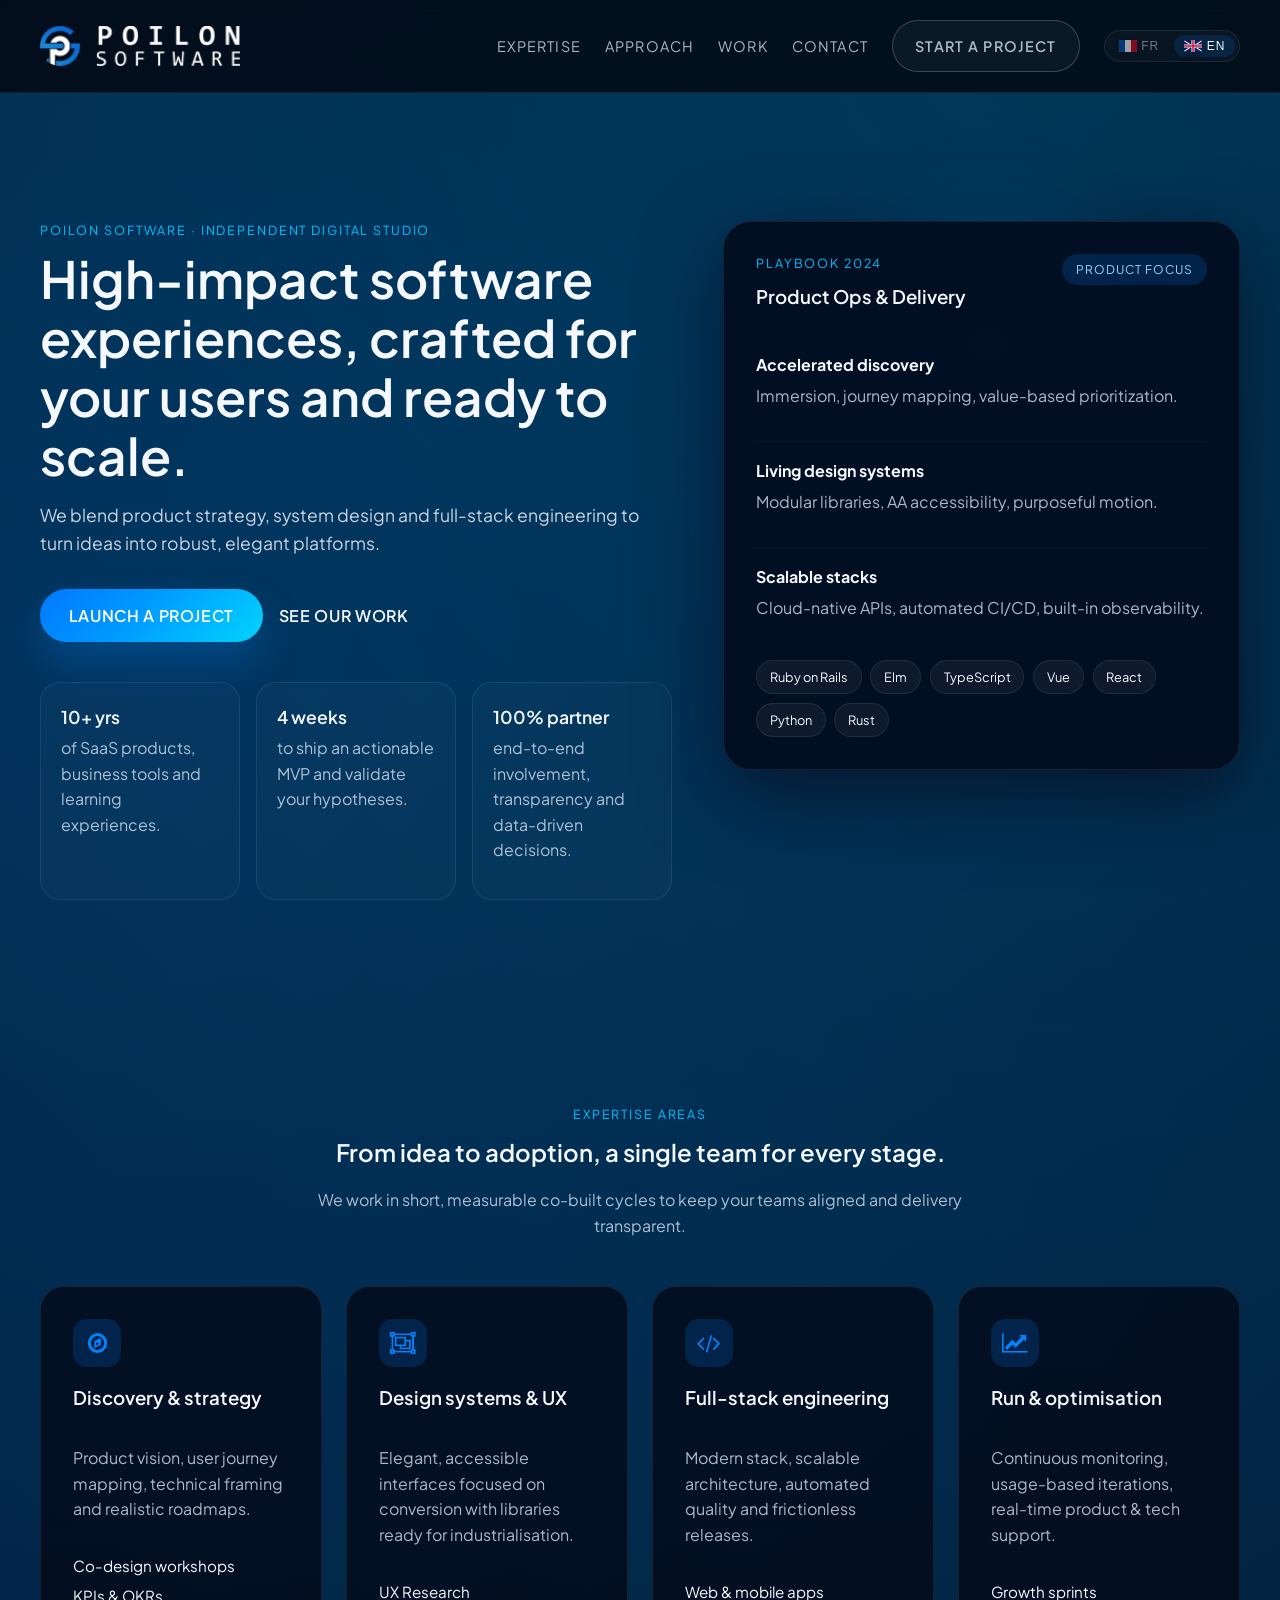
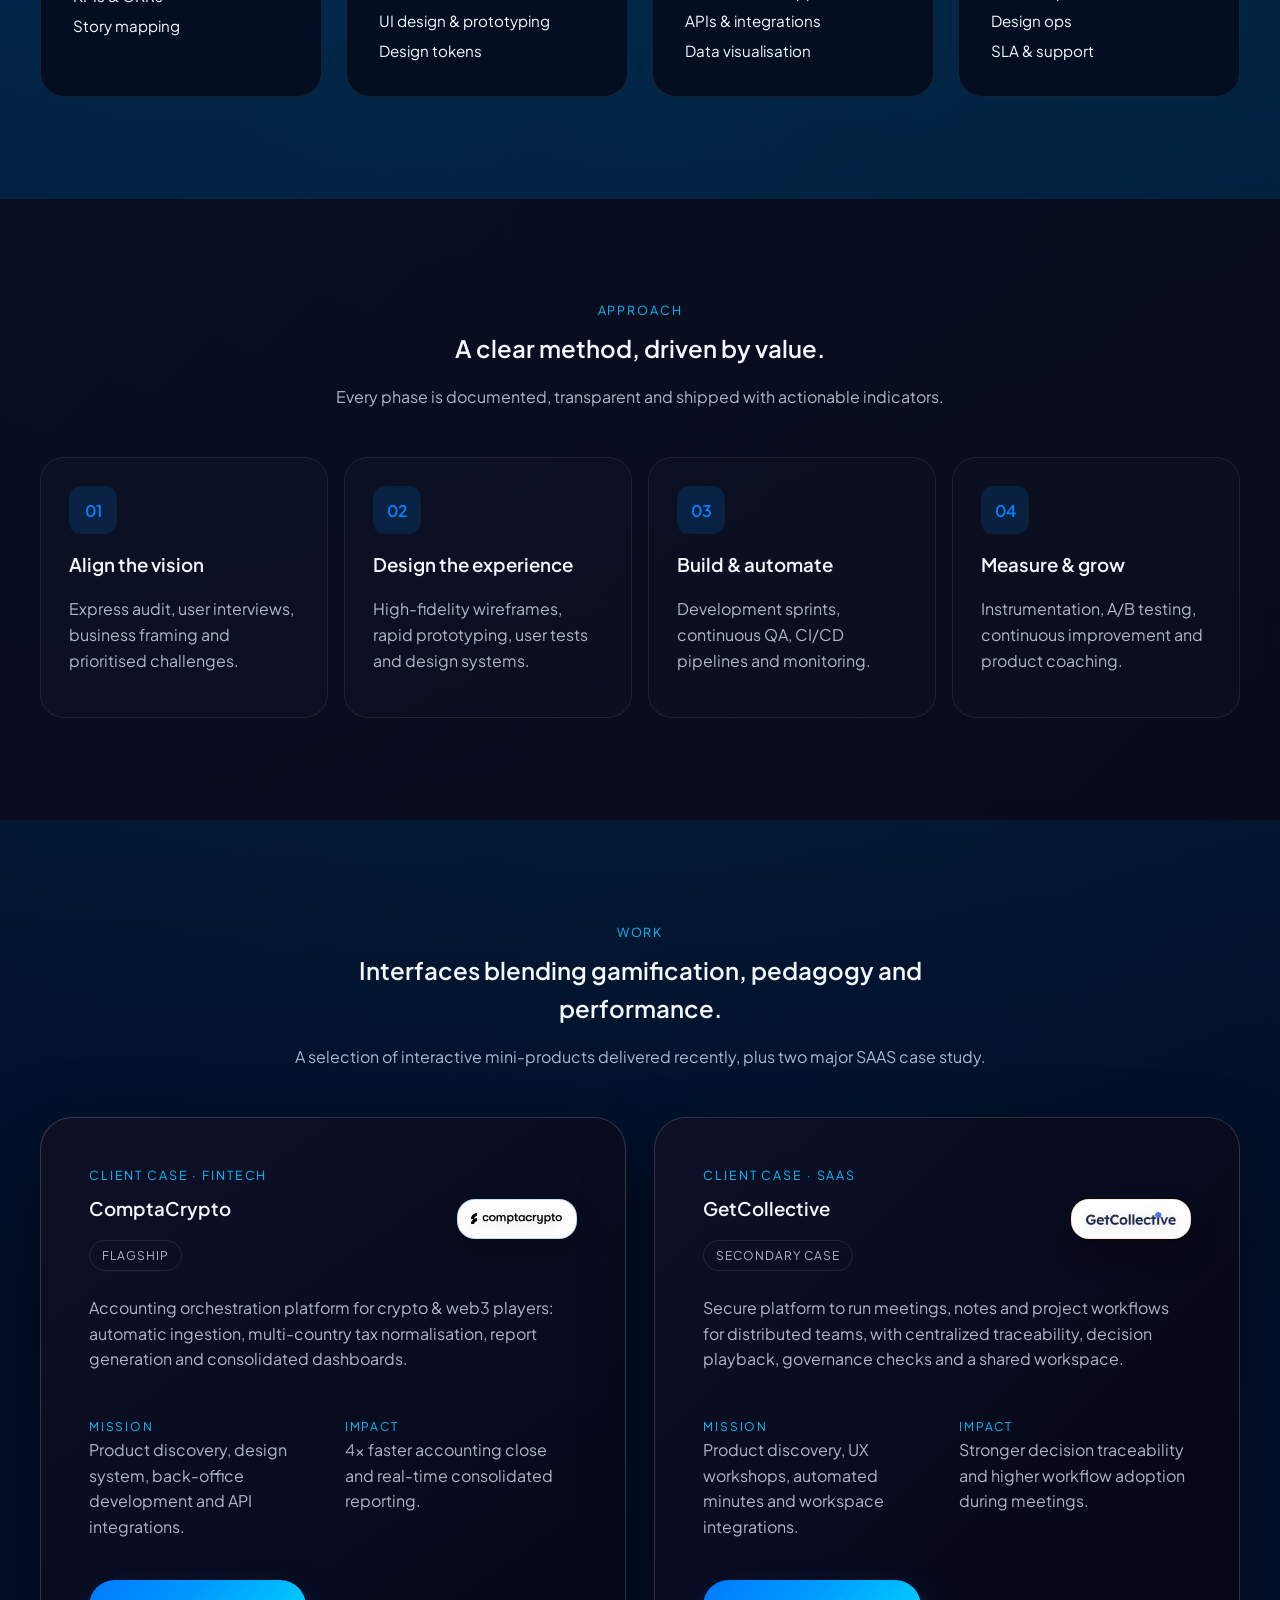
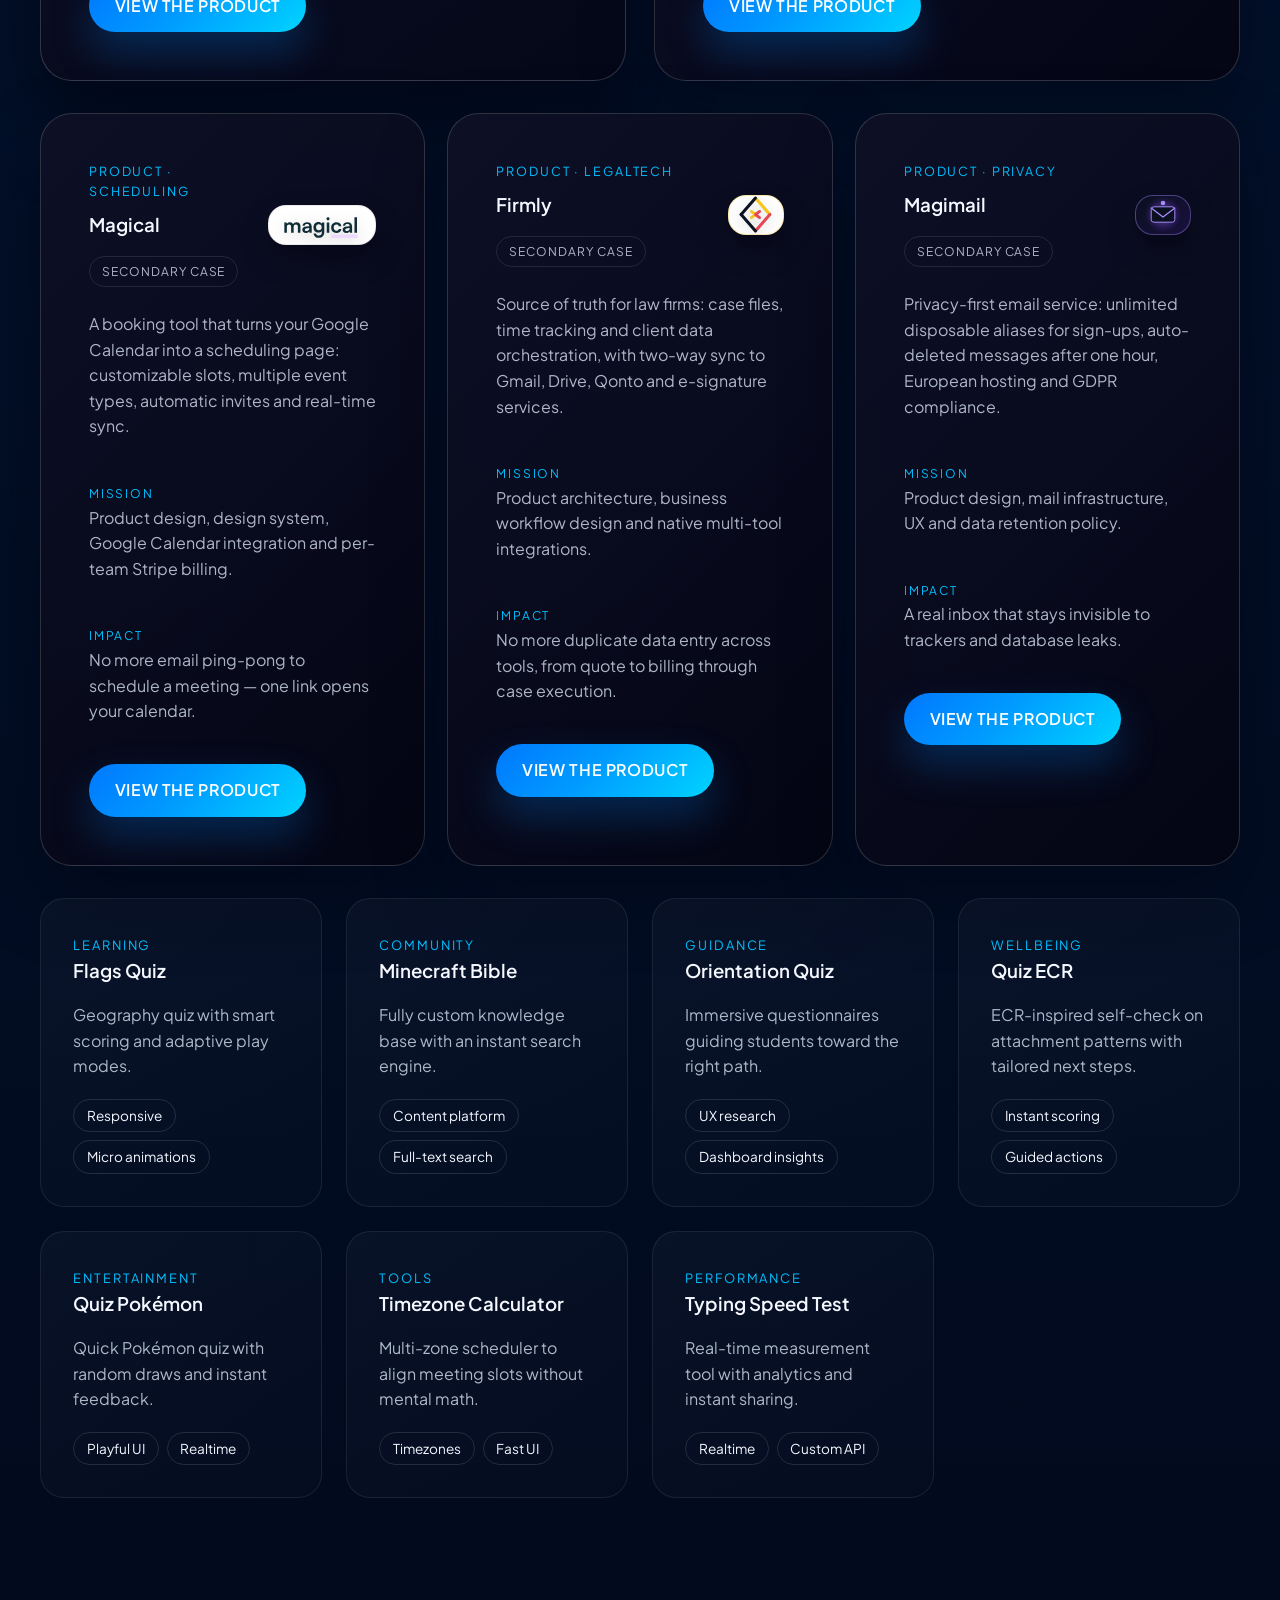
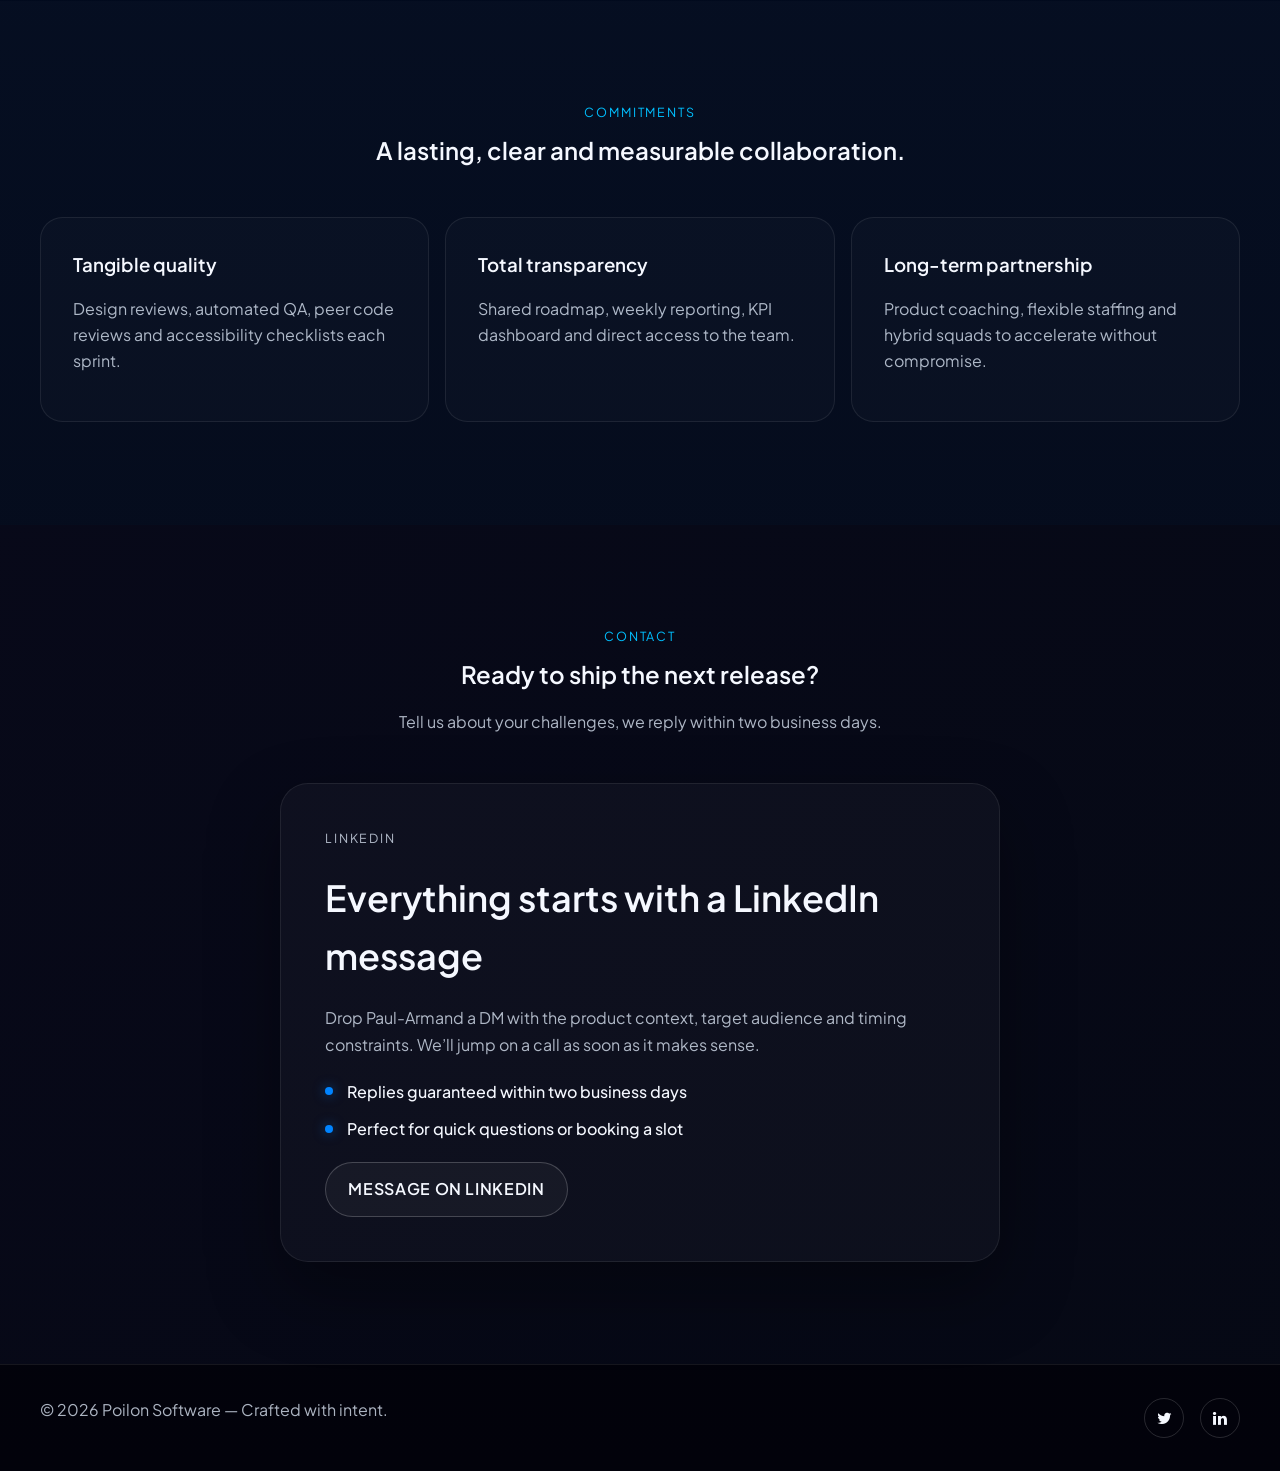
==== index.html @ 69ae27fe "Add Magical, Firmly and Magimail to réalisations Co-Authored-By: Claude Opus 4.7 (1M context) <norep" ====
<!doctype html>
<html lang="fr">
<head>
    <meta charset="utf-8">
    <meta http-equiv="x-ua-compatible" content="ie=edge">
    <title>Poilon Software · Studio produit & ingénierie</title>
    <meta name="viewport" content="width=device-width, initial-scale=1">
    <meta name="description" content="Poilon Software imagine, design et développe des produits digitaux sur mesure pour les entreprises ambitieuses.">
    <link rel="shortcut icon" type="image/png" href="assets/images/favicon.ico">
    <link rel="preconnect" href="https://fonts.googleapis.com">
    <link rel="preconnect" href="https://fonts.gstatic.com" crossorigin>
    <link rel="stylesheet" href="assets/css/font-awesome.min.css">
    <link rel="stylesheet" href="assets/css/site.css?v=3">
</head>
<body>
    <header class="site-header">
        <div class="container header-inner">
            <a class="brand" href="#home">
                <img src="assets/images/logo.png" alt="Poilon Software">
                <span class="sr-only">Poilon Software</span>
            </a>
            <button class="nav-toggle" aria-expanded="false" aria-controls="siteNav" data-nav-toggle>
                <span class="sr-only" data-i18n="nav.toggleOpenLabel">Ouvrir le menu</span>
                <span></span>
                <span></span>
                <span></span>
            </button>
            <nav class="site-nav" id="siteNav">
                <ul>
                    <li><a href="#expertises" data-i18n="nav.expertises">Expertises</a></li>
                    <li><a href="#approche" data-i18n="nav.approach">Approche</a></li>
                    <li><a href="#realisations" data-i18n="nav.work">Réalisations</a></li>
                    <li><a href="#contact" data-i18n="nav.contact">Contact</a></li>
                </ul>
                <a class="btn btn-pill" href="#contact" data-i18n="nav.cta">Parlons projet</a>
                <div class="lang-switch" data-lang-switch>
                    <button class="lang-btn" type="button" data-lang-btn data-lang="fr">
                        <img src="assets/images/flag-fr.svg" alt="Français">
                        <span>FR</span>
                    </button>
                    <button class="lang-btn" type="button" data-lang-btn data-lang="en">
                        <img src="assets/images/flag-en.svg" alt="English">
                        <span>EN</span>
                    </button>
                </div>
            </nav>
        </div>
    </header>

    <main>
        <section class="hero" id="home">
            <div class="container hero-grid">
                <div class="hero-content">
                    <p class="eyebrow" data-i18n="hero.eyebrow">Poilon Software · Studio digital indépendant</p>
                    <h1 data-i18n="hero.heading">Des expériences logicielles à fort impact, dessinées pour vos utilisateurs et prêtes à scaler.</h1>
                    <p class="lead" data-i18n="hero.lead">Nous associons stratégie produit, design systémique et ingénierie full-stack pour transformer vos idées en plateformes robustes et élégantes.</p>
                    <div class="hero-cta">
                        <a class="btn btn-primary" href="#contact" data-i18n="hero.ctaPrimary">Lancer un projet</a>
                        <a class="btn btn-link" href="#realisations" data-i18n="hero.ctaSecondary">Voir nos réalisations</a>
                    </div>
                    <div class="hero-stats">
                        <div class="stat-card">
                            <span data-i18n="hero.stat1.title">10+ ans</span>
                            <p data-i18n="hero.stat1.body">de produits SaaS, outils métiers et expériences éducatives.</p>
                        </div>
                        <div class="stat-card">
                            <span data-i18n="hero.stat2.title">4 semaines</span>
                            <p data-i18n="hero.stat2.body">pour livrer un MVP actionnable et tester vos hypothèses.</p>
                        </div>
                        <div class="stat-card">
                            <span data-i18n="hero.stat3.title">100% partenaire</span>
                            <p data-i18n="hero.stat3.body">implication end-to-end, transparence et décisions data-driven.</p>
                        </div>
                    </div>
                </div>
                <div class="hero-panel">
                    <div class="panel-header">
                        <div>
                            <p class="eyebrow" data-i18n="hero.panel.eyebrow">Playbook 2024</p>
                            <h3 data-i18n="hero.panel.heading">Product Ops & Delivery</h3>
                        </div>
                        <span class="badge" data-i18n="hero.panel.badge">Focus produit</span>
                    </div>
                    <ul class="panel-list">
                        <li>
                            <strong data-i18n="hero.panel.point1.title">Discovery accélérée</strong>
                            <p data-i18n="hero.panel.point1.body">Immersion, cartographie des parcours, priorisation par la valeur.</p>
                        </li>
                        <li>
                            <strong data-i18n="hero.panel.point2.title">Design systems vivants</strong>
                            <p data-i18n="hero.panel.point2.body">Libraries modulaires, accessibilité AA, motion utile.</p>
                        </li>
                        <li>
                            <strong data-i18n="hero.panel.point3.title">Stacks scalables</strong>
                            <p data-i18n="hero.panel.point3.body">APIs cloud-native, automatisation CI/CD, observabilité intégrée.</p>
                        </li>
                    </ul>
                    <div class="panel-tags">
                        <span>Ruby on Rails</span>
                        <span>Elm</span>
                        <span>TypeScript</span>
                        <span>Vue</span>
                        <span>React</span>
                        <span>Python</span>
                        <span>Rust</span>
                    </div>
                </div>
            </div>
        </section>

        <section class="section" id="expertises">
            <div class="container">
                <div class="section-header">
                    <p class="eyebrow" data-i18n="expertises.eyebrow">Expertises</p>
                    <h2 data-i18n="expertises.heading">De l'idée au produit adopté, une équipe unique pour chaque étape.</h2>
                    <p data-i18n="expertises.copy">Nous travaillons en cycles courts, mesurables et co-construits pour garder vos équipes alignées et le delivery lisible.</p>
                </div>
                <div class="card-grid">
                    <article class="service-card">
                        <span class="service-icon fa fa-compass"></span>
                        <h3 data-i18n="services.discovery.title">Discovery & stratégie</h3>
                        <p data-i18n="services.discovery.body">Vision produit, cartographie des parcours utilisateurs, cadrage technique et roadmap réaliste.</p>
                        <ul>
                            <li data-i18n="services.discovery.item1">Ateliers co-design</li>
                            <li data-i18n="services.discovery.item2">KPIs & OKRs</li>
                            <li data-i18n="services.discovery.item3">Story mapping</li>
                        </ul>
                    </article>
                    <article class="service-card">
                        <span class="service-icon fa fa-object-group"></span>
                        <h3 data-i18n="services.design.title">Design systems & UX</h3>
                        <p data-i18n="services.design.body">Interfaces élégantes, accessibles et orientées conversion avec des librairies prêtes à être industrialisées.</p>
                        <ul>
                            <li data-i18n="services.design.item1">UX Research</li>
                            <li data-i18n="services.design.item2">UI design & prototyping</li>
                            <li data-i18n="services.design.item3">Design tokens</li>
                        </ul>
                    </article>
                    <article class="service-card">
                        <span class="service-icon fa fa-code"></span>
                        <h3 data-i18n="services.engineering.title">Ingénierie full-stack</h3>
                        <p data-i18n="services.engineering.body">Stack moderne, architecture évolutive, automatisation de la qualité et mises en production sans friction.</p>
                        <ul>
                            <li data-i18n="services.engineering.item1">Applications web & mobiles</li>
                            <li data-i18n="services.engineering.item2">APIs & intégrations</li>
                            <li data-i18n="services.engineering.item3">Data visualisation</li>
                        </ul>
                    </article>
                    <article class="service-card">
                        <span class="service-icon fa fa-line-chart"></span>
                        <h3 data-i18n="services.run.title">Run & optimisation</h3>
                        <p data-i18n="services.run.body">Monitoring continu, itérations basées sur les usages, accompagnement produit & tech en temps réel.</p>
                        <ul>
                            <li data-i18n="services.run.item1">Growth sprints</li>
                            <li data-i18n="services.run.item2">Design ops</li>
                            <li data-i18n="services.run.item3">SLA & support</li>
                        </ul>
                    </article>
                </div>
            </div>
        </section>

        <section class="section section-dark" id="approche">
            <div class="container">
                <div class="section-header">
                    <p class="eyebrow" data-i18n="approach.eyebrow">Approche</p>
                    <h2 data-i18n="approach.heading">Une méthode claire, pilotée par la valeur.</h2>
                    <p data-i18n="approach.copy">Chaque phase est documentée, transparente et livrée avec des indicateurs actionnables.</p>
                </div>
                <ol class="steps">
                    <li>
                        <span class="step-index">01</span>
                        <h3 data-i18n="approach.step1.title">Aligner la vision</h3>
                        <p data-i18n="approach.step1.body">Audit express, interviews utilisateurs, cadrage business et priorisation des enjeux.</p>
                    </li>
                    <li>
                        <span class="step-index">02</span>
                        <h3 data-i18n="approach.step2.title">Designer l'expérience</h3>
                        <p data-i18n="approach.step2.body">Wireframes haute fidélité, prototypage rapide, tests utilisateurs et design system.</p>
                    </li>
                    <li>
                        <span class="step-index">03</span>
                        <h3 data-i18n="approach.step3.title">Construire & automatiser</h3>
                        <p data-i18n="approach.step3.body">Sprints de développement, revues qualité continues, pipelines CI/CD et monitoring.</p>
                    </li>
                    <li>
                        <span class="step-index">04</span>
                        <h3 data-i18n="approach.step4.title">Mesurer & faire grandir</h3>
                        <p data-i18n="approach.step4.body">Instrumentation analytics, A/B testing, amélioration continue et coaching produit.</p>
                    </li>
                </ol>
            </div>
        </section>

        <section class="section" id="realisations">
            <div class="container">
                <div class="section-header">
                    <p class="eyebrow" data-i18n="work.eyebrow">Réalisations</p>
                    <h2 data-i18n="work.heading">Des interfaces qui mixent gamification, pédagogie et performance.</h2>
                    <p data-i18n="work.copy">Une sélection de mini-produits interactifs livrés ces derniers mois, complétés par un cas client structurant côté fintech.</p>
                </div>
                <div class="case-highlight">
                    <article class="case-card case-card--primary">
                        <div class="case-brand">
                            <div>
                                <p class="eyebrow" data-i18n="case.eyebrow">Cas client · Fintech</p>
                                <h3>ComptaCrypto</h3>
                                <span class="case-chip" data-i18n="case.badge.primary">Produit phare</span>
                            </div>
                            <div class="case-logo case-logo--compta">
                                <img src="assets/images/logo_comptacrypto.svg" alt="ComptaCrypto">
                            </div>
                        </div>
                        <p data-i18n="case.body">Plateforme d'orchestration comptable pour les acteurs crypto & web3 : ingestion automatique des transactions, normalisation fiscale multi-pays, génération de rapports et dashboards consolidés.</p>
                        <div class="case-meta">
                            <div>
                                <span data-i18n="case.mission.label">Mission</span>
                                <p data-i18n="case.mission.copy">Discovery produit, design system, développement back-office et intégrations API.</p>
                            </div>
                            <div>
                                <span data-i18n="case.impact.label">Impact</span>
                                <p data-i18n="case.impact.copy">Division par 4 du temps de clôture comptable et reporting consolidé en temps réel.</p>
                            </div>
                        </div>
                        <div class="case-actions">
                            <a class="btn btn-primary" href="https://www.comptacrypto.com" target="_blank" rel="noopener noreferrer" data-i18n="case.cta">Voir le produit</a>
                        </div>
                    </article>
                    <article class="case-card case-card--secondary">
                        <div class="case-brand">
                            <div>
                                <p class="eyebrow" data-i18n="case.collective.eyebrow">Cas client · SaaS</p>
                                <h3>GetCollective</h3>
                                <span class="case-chip" data-i18n="case.badge.secondary">Mini cas</span>
                            </div>
                            <div class="case-logo case-logo--collective">
                                <img src="assets/images/logo_getcollective.png" alt="GetCollective">
                            </div>
                        </div>
                        <p data-i18n="case.collective.body">Plateforme sécurisée pour orchestrer réunions, notes et workflows projet au sein d'équipes distribuées, avec traçabilité centralisée, playback des décisions, contrôles de sécurité et workspace partagé.</p>
                        <div class="case-meta">
                            <div>
                                <span data-i18n="case.collective.mission.label">Mission</span>
                                <p data-i18n="case.collective.mission.copy">Discovery produit, ateliers UX, automatisation des comptes-rendus et intégrations workspace.</p>
                            </div>
                            <div>
                                <span data-i18n="case.collective.impact.label">Impact</span>
                                <p data-i18n="case.collective.impact.copy">Traçabilité renforcée des décisions et adoption accrue des workflows en réunion.</p>
                            </div>
                        </div>
                        <div class="case-actions">
                            <a class="btn btn-primary" href="https://www.getcollective.com/fr/" target="_blank" rel="noopener noreferrer" data-i18n="case.cta">Voir le produit</a>
                        </div>
                    </article>
                </div>
                <div class="case-highlight case-highlight--mini">
                    <article class="case-card case-card--secondary">
                        <div class="case-brand">
                            <div>
                                <p class="eyebrow" data-i18n="case.magical.eyebrow">Produit · Scheduling</p>
                                <h3>Magical</h3>
                                <span class="case-chip" data-i18n="case.badge.secondary">Mini cas</span>
                            </div>
                            <div class="case-logo case-logo--magical">
                                <img src="assets/images/cases/magical-logo.svg" alt="Magical">
                            </div>
                        </div>
                        <p data-i18n="case.magical.body">Outil de prise de rendez-vous qui transforme votre Google Agenda en page de réservation : créneaux personnalisables, multi-événements, invitations automatiques et synchronisation temps réel.</p>
                        <div class="case-meta">
                            <div>
                                <span data-i18n="case.magical.mission.label">Mission</span>
                                <p data-i18n="case.magical.mission.copy">Conception produit, design system, intégration Google Calendar et facturation Stripe par équipe.</p>
                            </div>
                            <div>
                                <span data-i18n="case.magical.impact.label">Impact</span>
                                <p data-i18n="case.magical.impact.copy">Plus aucun aller-retour pour caler une réunion : un lien suffit pour ouvrir son agenda.</p>
                            </div>
                        </div>
                        <div class="case-actions">
                            <a class="btn btn-primary" href="https://getmagical.app" target="_blank" rel="noopener noreferrer" data-i18n="case.cta">Voir le produit</a>
                        </div>
                    </article>
                    <article class="case-card case-card--secondary">
                        <div class="case-brand">
                            <div>
                                <p class="eyebrow" data-i18n="case.firmly.eyebrow">Produit · Legaltech</p>
                                <h3>Firmly</h3>
                                <span class="case-chip" data-i18n="case.badge.secondary">Mini cas</span>
                            </div>
                            <div class="case-logo case-logo--firmly">
                                <img src="assets/images/cases/firmly-logo.svg" alt="Firmly">
                            </div>
                        </div>
                        <p data-i18n="case.firmly.body">Source de vérité pour cabinets d'avocats : orchestration des dossiers, time tracking et données clients, avec synchronisation bidirectionnelle vers Gmail, Drive, Qonto et services de signature.</p>
                        <div class="case-meta">
                            <div>
                                <span data-i18n="case.firmly.mission.label">Mission</span>
                                <p data-i18n="case.firmly.mission.copy">Architecture produit, design des workflows métier et intégrations natives multi-outils.</p>
                            </div>
                            <div>
                                <span data-i18n="case.firmly.impact.label">Impact</span>
                                <p data-i18n="case.firmly.impact.copy">Fin des doubles saisies entre outils, du devis à la facturation, en passant par l'exécution.</p>
                            </div>
                        </div>
                        <div class="case-actions">
                            <a class="btn btn-primary" href="https://getfirmly.app" target="_blank" rel="noopener noreferrer" data-i18n="case.cta">Voir le produit</a>
                        </div>
                    </article>
                    <article class="case-card case-card--secondary">
                        <div class="case-brand">
                            <div>
                                <p class="eyebrow" data-i18n="case.magimail.eyebrow">Produit · Privacy</p>
                                <h3>Magimail</h3>
                                <span class="case-chip" data-i18n="case.badge.secondary">Mini cas</span>
                            </div>
                            <div class="case-logo case-logo--magimail">
                                <img src="assets/images/cases/magimail-logo.svg" alt="Magimail">
                            </div>
                        </div>
                        <p data-i18n="case.magimail.body">Service email orienté vie privée : alias jetables illimités pour vos inscriptions, messages auto-supprimés après une heure, hébergement européen et conformité RGPD.</p>
                        <div class="case-meta">
                            <div>
                                <span data-i18n="case.magimail.mission.label">Mission</span>
                                <p data-i18n="case.magimail.mission.copy">Conception produit, infrastructure mail, design UX et politique de rétention des données.</p>
                            </div>
                            <div>
                                <span data-i18n="case.magimail.impact.label">Impact</span>
                                <p data-i18n="case.magimail.impact.copy">Une boîte mail réelle qui reste invisible des trackers et des fuites de bases de données.</p>
                            </div>
                        </div>
                        <div class="case-actions">
                            <a class="btn btn-primary" href="https://getmagimail.app" target="_blank" rel="noopener noreferrer" data-i18n="case.cta">Voir le produit</a>
                        </div>
                    </article>
                </div>
                <div class="project-grid">
                    <a class="project-card" href="https://poilon.com/quiz-flags" target="_blank" rel="noopener noreferrer">
                        <span class="project-tag" data-i18n="work.flags.tag">Learning</span>
                        <h3 data-i18n="work.flags.title">Quiz des drapeaux</h3>
                        <p data-i18n="work.flags.copy">Quiz géographique avec scoring intelligent et modes de jeu adaptatifs.</p>
                        <div class="project-labels">
                            <span data-i18n="work.flags.label1">Responsive</span>
                            <span data-i18n="work.flags.label2">Micro animations</span>
                        </div>
                    </a>
                    <a class="project-card" href="https://poilon.com/bible-minecraft" target="_blank" rel="noopener noreferrer">
                        <span class="project-tag" data-i18n="work.minecraft.tag">Community</span>
                        <h3>Minecraft Bible</h3>
                        <p data-i18n="work.minecraft.copy">Knowledge base entièrement custom avec moteur de recherche instantané.</p>
                        <div class="project-labels">
                            <span data-i18n="work.minecraft.label1">Content platform</span>
                            <span data-i18n="work.minecraft.label2">Recherche full-text</span>
                        </div>
                    </a>
                    <a class="project-card" href="https://poilon.com/quiz-orientation" target="_blank" rel="noopener noreferrer">
                        <span class="project-tag" data-i18n="work.orientation.tag">Orientation</span>
                        <h3 data-i18n="work.orientation.title">Quiz d'orientation</h3>
                        <p data-i18n="work.orientation.copy">Questionnaires immersifs pour guider les étudiants vers le bon parcours.</p>
                        <div class="project-labels">
                            <span data-i18n="work.orientation.label1">UX research</span>
                            <span data-i18n="work.orientation.label2">Dashboard insights</span>
                        </div>
                    </a>
                    <a class="project-card" href="https://poilon.com/ecr/" target="_blank" rel="noopener noreferrer">
                        <span class="project-tag" data-i18n="work.ecr.tag">Bien-être</span>
                        <h3>Quiz ECR</h3>
                        <p data-i18n="work.ecr.copy">Auto-évaluation inspirée de l'ECR pour mesurer la dépendance affective et proposer des actions concrètes.</p>
                        <div class="project-labels">
                            <span data-i18n="work.ecr.label1">Score en direct</span>
                            <span data-i18n="work.ecr.label2">Parcours guidé</span>
                        </div>
                    </a>
                    <a class="project-card" href="https://poilon.com/quiz-pokemon/" target="_blank" rel="noopener noreferrer">
                        <span class="project-tag" data-i18n="work.pokemon.tag">Entertainment</span>
                        <h3>Quiz Pokémon</h3>
                        <p data-i18n="work.pokemon.copy">Quiz rapide aux couleurs Pokémon avec tirage aléatoire et feedback immédiat.</p>
                        <div class="project-labels">
                            <span data-i18n="work.pokemon.label1">UI ludique</span>
                            <span data-i18n="work.pokemon.label2">Temps réel</span>
                        </div>
                    </a>
                    <a class="project-card" href="https://poilon.com/timezone-calculator/" target="_blank" rel="noopener noreferrer">
                        <span class="project-tag" data-i18n="work.timezone.tag">Outils</span>
                        <h3 data-i18n="work.timezone.title">Timezone Calculator</h3>
                        <p data-i18n="work.timezone.copy">Comparateur d’horaires multi-zones pour caler des meetings sans prise de tête.</p>
                        <div class="project-labels">
                            <span data-i18n="work.timezone.label1">Multi fuseaux</span>
                            <span data-i18n="work.timezone.label2">UI rapide</span>
                        </div>
                    </a>
                    <a class="project-card" href="https://poilon.com/typing-speed-test/" target="_blank" rel="noopener noreferrer">
                        <span class="project-tag" data-i18n="work.typing.tag">Performance</span>
                        <h3>Typing Speed Test</h3>
                        <p data-i18n="work.typing.copy">Outil de mesure en temps réel avec analytics et partage instantané.</p>
                        <div class="project-labels">
                            <span data-i18n="work.typing.label1">Realtime</span>
                            <span data-i18n="work.typing.label2">API custom</span>
                        </div>
                    </a>
                </div>
            </div>
        </section>

        <section class="section section-alt">
            <div class="container">
                <div class="section-header">
                    <p class="eyebrow" data-i18n="engage.eyebrow">Engagements</p>
                    <h2 data-i18n="engage.heading">Une collaboration durable, claire et mesurable.</h2>
                </div>
                <div class="focus-grid">
                    <article class="focus-card">
                        <h3 data-i18n="engage.card1.title">Qualité tangible</h3>
                        <p data-i18n="engage.card1.body">Design reviews, QA automatisée, revues de code croisées et checklists accessibilité à chaque sprint.</p>
                    </article>
                    <article class="focus-card">
                        <h3 data-i18n="engage.card2.title">Transparence totale</h3>
                        <p data-i18n="engage.card2.body">Roadmap partagée, reporting hebdo, KPI dashboard et accès direct à l'équipe.</p>
                    </article>
                    <article class="focus-card">
                        <h3 data-i18n="engage.card3.title">Partenariat long terme</h3>
                        <p data-i18n="engage.card3.body">Coaching produit, staffing flexible et équipes hybrides pour accélérer sans compromis.</p>
                    </article>
                </div>
            </div>
        </section>

        <section class="section contact-section" id="contact">
            <div class="container">
                <div class="section-header">
                    <p class="eyebrow" data-i18n="contact.eyebrow">Contact</p>
                    <h2 data-i18n="contact.heading">Prêt·e à écrire la prochaine release ?</h2>
                    <p data-i18n="contact.copy">Parlez-nous de vos enjeux, on vous répond sous deux jours ouvrés.</p>
                </div>
                <div class="contact-cta">
                    <div class="cta-card">
                        <p class="eyebrow" data-i18n="contact.cta.eyebrow">LinkedIn</p>
                        <h3 data-i18n="contact.cta.heading">Tout démarre avec un message sur LinkedIn</h3>
                        <p data-i18n="contact.cta.copy">Envoyez un DM à Paul-Armand pour partager vos enjeux produits, vos audiences cibles et vos contraintes de timing. Nous synchronisons un call dès que nécessaire.</p>
                        <ul class="cta-list">
                            <li data-i18n="contact.cta.point1">Réponse promise sous 24h ouvrées</li>
                            <li data-i18n="contact.cta.point2">Format idéal pour une question rapide ou fixer un créneau</li>
                        </ul>
                        <div class="cta-actions">
                            <a class="btn btn-pill" href="https://www.linkedin.com/in/paul-armand-assus-95719052" target="_blank" rel="noopener noreferrer" data-i18n="contact.cta.button">Envoyer un message LinkedIn</a>
                        </div>
                    </div>
                </div>
            </div>
        </section>
    </main>

    <footer class="site-footer">
        <div class="container footer-inner">
            <p data-i18n="footer.copy" data-i18n-html="true">© <span id="year"></span> Poilon Software — Créé avec exigence.</p>
            <div class="footer-links">
                <a href="https://twitter.com/poilon" target="_blank" rel="noopener noreferrer"><i class="fa fa-twitter"></i></a>
                <a href="https://www.linkedin.com/in/paul-armand-assus-95719052" target="_blank" rel="noopener noreferrer"><i class="fa fa-linkedin"></i></a>
            </div>
        </div>
    </footer>

    <script>
        const translations = {
            fr: {
                'nav.toggleOpenLabel': 'Ouvrir le menu',
                'nav.toggleCloseLabel': 'Fermer le menu',
                'nav.expertises': 'Expertises',
                'nav.approach': 'Approche',
                'nav.work': 'Réalisations',
                'nav.contact': 'Contact',
                'nav.cta': 'Parlons projet',
                'hero.eyebrow': 'Poilon Software · Studio digital indépendant',
                'hero.heading': 'Des expériences logicielles à fort impact, dessinées pour vos utilisateurs et prêtes à scaler.',
                'hero.lead': 'Nous associons stratégie produit, design systémique et ingénierie full-stack pour transformer vos idées en plateformes robustes et élégantes.',
                'hero.ctaPrimary': 'Lancer un projet',
                'hero.ctaSecondary': 'Voir nos réalisations',
                'hero.stat1.title': '10+ ans',
                'hero.stat1.body': 'de produits SaaS, outils métiers et expériences éducatives.',
                'hero.stat2.title': '4 semaines',
                'hero.stat2.body': 'pour livrer un MVP actionnable et tester vos hypothèses.',
                'hero.stat3.title': '100% partenaire',
                'hero.stat3.body': 'implication end-to-end, transparence et décisions data-driven.',
                'hero.panel.eyebrow': 'Playbook 2024',
                'hero.panel.heading': 'Product Ops & Delivery',
                'hero.panel.badge': 'Focus produit',
                'hero.panel.point1.title': 'Discovery accélérée',
                'hero.panel.point1.body': 'Immersion, cartographie des parcours, priorisation par la valeur.',
                'hero.panel.point2.title': 'Design systems vivants',
                'hero.panel.point2.body': 'Libraries modulaires, accessibilité AA, motion utile.',
                'hero.panel.point3.title': 'Stacks scalables',
                'hero.panel.point3.body': 'APIs cloud-native, automatisation CI/CD, observabilité intégrée.',
                'expertises.eyebrow': 'Expertises',
                'expertises.heading': "De l'idée au produit adopté, une équipe unique pour chaque étape.",
                'expertises.copy': 'Nous travaillons en cycles courts, mesurables et co-construits pour garder vos équipes alignées et le delivery lisible.',
                'services.discovery.title': 'Discovery & stratégie',
                'services.discovery.body': 'Vision produit, cartographie des parcours utilisateurs, cadrage technique et roadmap réaliste.',
                'services.discovery.item1': 'Ateliers co-design',
                'services.discovery.item2': 'KPIs & OKRs',
                'services.discovery.item3': 'Story mapping',
                'services.design.title': 'Design systems & UX',
                'services.design.body': 'Interfaces élégantes, accessibles et orientées conversion avec des librairies prêtes à être industrialisées.',
                'services.design.item1': 'UX Research',
                'services.design.item2': 'UI design & prototyping',
                'services.design.item3': 'Design tokens',
                'services.engineering.title': 'Ingénierie full-stack',
                'services.engineering.body': 'Stack moderne, architecture évolutive, automatisation de la qualité et mises en production sans friction.',
                'services.engineering.item1': 'Applications web & mobiles',
                'services.engineering.item2': 'APIs & intégrations',
                'services.engineering.item3': 'Data visualisation',
                'services.run.title': 'Run & optimisation',
                'services.run.body': 'Monitoring continu, itérations basées sur les usages, accompagnement produit & tech en temps réel.',
                'services.run.item1': 'Growth sprints',
                'services.run.item2': 'Design ops',
                'services.run.item3': 'SLA & support',
                'approach.eyebrow': 'Approche',
                'approach.heading': 'Une méthode claire, pilotée par la valeur.',
                'approach.copy': 'Chaque phase est documentée, transparente et livrée avec des indicateurs actionnables.',
                'approach.step1.title': 'Aligner la vision',
                'approach.step1.body': 'Audit express, interviews utilisateurs, cadrage business et priorisation des enjeux.',
                'approach.step2.title': "Designer l'expérience",
                'approach.step2.body': 'Wireframes haute fidélité, prototypage rapide, tests utilisateurs et design system.',
                'approach.step3.title': 'Construire & automatiser',
                'approach.step3.body': 'Sprints de développement, revues qualité continues, pipelines CI/CD et monitoring.',
                'approach.step4.title': 'Mesurer & faire grandir',
                'approach.step4.body': 'Instrumentation analytics, A/B testing, amélioration continue et coaching produit.',
                'work.eyebrow': 'Réalisations',
                'work.heading': 'Des interfaces qui mixent gamification, pédagogie et performance.',
                'work.copy': 'Une sélection de mini-produits interactifs livrés ces derniers mois, complétés par deux cas clients structurant.',
                'work.flags.tag': 'Apprentissage',
                'work.flags.title': 'Quiz des drapeaux',
                'work.flags.copy': 'Quiz géographique avec scoring intelligent et modes de jeu adaptatifs.',
                'work.flags.label1': 'Responsive',
                'work.flags.label2': 'Micro animations',
                'work.minecraft.tag': 'Communauté',
                'work.minecraft.copy': 'Knowledge base entièrement custom avec moteur de recherche instantané.',
                'work.minecraft.label1': 'Content platform',
                'work.minecraft.label2': 'Recherche full-text',
                'work.orientation.tag': 'Orientation',
                'work.orientation.title': "Quiz d'orientation",
                'work.orientation.copy': 'Questionnaires immersifs pour guider les étudiants vers le bon parcours.',
                'work.orientation.label1': 'UX research',
                'work.orientation.label2': 'Dashboard insights',
                'work.ecr.tag': 'Bien-être',
                'work.ecr.copy': "Auto-évaluation inspirée de l'ECR pour mesurer la dépendance affective et proposer des actions concrètes.",
                'work.ecr.label1': 'Score en direct',
                'work.ecr.label2': 'Parcours guidé',
                'work.pokemon.tag': 'Divertissement',
                'work.pokemon.copy': 'Quiz rapide aux couleurs Pokémon avec tirage aléatoire et feedback immédiat.',
                'work.pokemon.label1': 'UI ludique',
                'work.pokemon.label2': 'Temps réel',
                'work.timezone.tag': 'Outils',
                'work.timezone.title': 'Timezone Calculator',
                'work.timezone.copy': 'Comparateur d’horaires multi-zones pour caler des meetings sans prise de tête.',
                'work.timezone.label1': 'Multi fuseaux',
                'work.timezone.label2': 'UI rapide',
                'work.typing.tag': 'Performance',
                'work.typing.copy': 'Outil de mesure en temps réel avec analytics et partage instantané.',
                'work.typing.label1': 'Realtime',
                'work.typing.label2': 'API custom',
                'case.eyebrow': 'Cas client · Fintech',
                'case.body': "Plateforme d'orchestration comptable pour les acteurs crypto & web3 : ingestion automatique des transactions, normalisation fiscale multi-pays, génération de rapports et dashboards consolidés.",
                'case.mission.label': 'Mission',
                'case.mission.copy': 'Discovery produit, design system, développement back-office et intégrations API.',
                'case.impact.label': 'Impact',
                'case.impact.copy': 'Division par 4 du temps de clôture comptable et reporting consolidé en temps réel.',
                'case.badge.primary': 'Produit phare',
                'case.badge.secondary': 'Mini cas',
                'case.collective.eyebrow': 'Cas client · SaaS',
                'case.collective.body': "Plateforme sécurisée pour orchestrer réunions, notes et workflows projet au sein d'équipes distribuées, avec traçabilité centralisée, playback des décisions, contrôles de sécurité et workspace partagé.",
                'case.collective.mission.label': 'Mission',
                'case.collective.mission.copy': 'Discovery produit, ateliers UX, automatisation des comptes-rendus et intégrations workspace.',
                'case.collective.impact.label': 'Impact',
                'case.collective.impact.copy': 'Traçabilité renforcée des décisions et adoption accrue des workflows en réunion.',
                'case.magical.eyebrow': 'Produit · Scheduling',
                'case.magical.body': "Outil de prise de rendez-vous qui transforme votre Google Agenda en page de réservation : créneaux personnalisables, multi-événements, invitations automatiques et synchronisation temps réel.",
                'case.magical.mission.label': 'Mission',
                'case.magical.mission.copy': 'Conception produit, design system, intégration Google Calendar et facturation Stripe par équipe.',
                'case.magical.impact.label': 'Impact',
                'case.magical.impact.copy': 'Plus aucun aller-retour pour caler une réunion : un lien suffit pour ouvrir son agenda.',
                'case.firmly.eyebrow': 'Produit · Legaltech',
                'case.firmly.body': "Source de vérité pour cabinets d'avocats : orchestration des dossiers, time tracking et données clients, avec synchronisation bidirectionnelle vers Gmail, Drive, Qonto et services de signature.",
                'case.firmly.mission.label': 'Mission',
                'case.firmly.mission.copy': 'Architecture produit, design des workflows métier et intégrations natives multi-outils.',
                'case.firmly.impact.label': 'Impact',
                'case.firmly.impact.copy': "Fin des doubles saisies entre outils, du devis à la facturation, en passant par l'exécution.",
                'case.magimail.eyebrow': 'Produit · Privacy',
                'case.magimail.body': 'Service email orienté vie privée : alias jetables illimités pour vos inscriptions, messages auto-supprimés après une heure, hébergement européen et conformité RGPD.',
                'case.magimail.mission.label': 'Mission',
                'case.magimail.mission.copy': 'Conception produit, infrastructure mail, design UX et politique de rétention des données.',
                'case.magimail.impact.label': 'Impact',
                'case.magimail.impact.copy': 'Une boîte mail réelle qui reste invisible des trackers et des fuites de bases de données.',
                'case.cta': 'Voir le produit',
                'engage.eyebrow': 'Engagements',
                'engage.heading': 'Une collaboration durable, claire et mesurable.',
                'engage.card1.title': 'Qualité tangible',
                'engage.card1.body': 'Design reviews, QA automatisée, revues de code croisées et checklists accessibilité à chaque sprint.',
                'engage.card2.title': 'Transparence totale',
                'engage.card2.body': "Roadmap partagée, reporting hebdo, KPI dashboard et accès direct à l'équipe.",
                'engage.card3.title': 'Partenariat long terme',
                'engage.card3.body': 'Coaching produit, staffing flexible et équipes hybrides pour accélérer sans compromis.',
                'contact.eyebrow': 'Contact',
                'contact.heading': 'Prêt·e à écrire la prochaine release ?',
                'contact.copy': 'Parlez-nous de vos enjeux, on vous répond sous deux jours ouvrés.',
                'contact.cta.eyebrow': 'LinkedIn',
                'contact.cta.heading': 'Tout démarre avec un message sur LinkedIn',
                'contact.cta.copy': 'Envoyez un DM à Paul-Armand pour partager vos enjeux produits, vos audiences cibles et vos contraintes de timing. Nous synchronisons un call dès que nécessaire.',
                'contact.cta.point1': 'Réponse promise sous deux jours ouvrés',
                'contact.cta.point2': 'Format idéal pour une question rapide ou fixer un créneau',
                'contact.cta.button': 'Envoyer un message LinkedIn',
                'footer.copy': '© <span id="year"></span> Poilon Software — Créé avec exigence.'
            },
            en: {
                'nav.toggleOpenLabel': 'Open menu',
                'nav.toggleCloseLabel': 'Close menu',
                'nav.expertises': 'Expertise',
                'nav.approach': 'Approach',
                'nav.work': 'Work',
                'nav.contact': 'Contact',
                'nav.cta': 'Start a project',
                'hero.eyebrow': 'Poilon Software · Independent digital studio',
                'hero.heading': 'High-impact software experiences, crafted for your users and ready to scale.',
                'hero.lead': 'We blend product strategy, system design and full-stack engineering to turn ideas into robust, elegant platforms.',
                'hero.ctaPrimary': 'Launch a project',
                'hero.ctaSecondary': 'See our work',
                'hero.stat1.title': '10+ yrs',
                'hero.stat1.body': 'of SaaS products, business tools and learning experiences.',
                'hero.stat2.title': '4 weeks',
                'hero.stat2.body': 'to ship an actionable MVP and validate your hypotheses.',
                'hero.stat3.title': '100% partner',
                'hero.stat3.body': 'end-to-end involvement, transparency and data-driven decisions.',
                'hero.panel.eyebrow': 'Playbook 2024',
                'hero.panel.heading': 'Product Ops & Delivery',
                'hero.panel.badge': 'Product focus',
                'hero.panel.point1.title': 'Accelerated discovery',
                'hero.panel.point1.body': 'Immersion, journey mapping, value-based prioritization.',
                'hero.panel.point2.title': 'Living design systems',
                'hero.panel.point2.body': 'Modular libraries, AA accessibility, purposeful motion.',
                'hero.panel.point3.title': 'Scalable stacks',
                'hero.panel.point3.body': 'Cloud-native APIs, automated CI/CD, built-in observability.',
                'expertises.eyebrow': 'Expertise areas',
                'expertises.heading': 'From idea to adoption, a single team for every stage.',
                'expertises.copy': 'We work in short, measurable co-built cycles to keep your teams aligned and delivery transparent.',
                'services.discovery.title': 'Discovery & strategy',
                'services.discovery.body': 'Product vision, user journey mapping, technical framing and realistic roadmaps.',
                'services.discovery.item1': 'Co-design workshops',
                'services.discovery.item2': 'KPIs & OKRs',
                'services.discovery.item3': 'Story mapping',
                'services.design.title': 'Design systems & UX',
                'services.design.body': 'Elegant, accessible interfaces focused on conversion with libraries ready for industrialisation.',
                'services.design.item1': 'UX Research',
                'services.design.item2': 'UI design & prototyping',
                'services.design.item3': 'Design tokens',
                'services.engineering.title': 'Full-stack engineering',
                'services.engineering.body': 'Modern stack, scalable architecture, automated quality and frictionless releases.',
                'services.engineering.item1': 'Web & mobile apps',
                'services.engineering.item2': 'APIs & integrations',
                'services.engineering.item3': 'Data visualisation',
                'services.run.title': 'Run & optimisation',
                'services.run.body': 'Continuous monitoring, usage-based iterations, real-time product & tech support.',
                'services.run.item1': 'Growth sprints',
                'services.run.item2': 'Design ops',
                'services.run.item3': 'SLA & support',
                'approach.eyebrow': 'Approach',
                'approach.heading': 'A clear method, driven by value.',
                'approach.copy': 'Every phase is documented, transparent and shipped with actionable indicators.',
                'approach.step1.title': 'Align the vision',
                'approach.step1.body': 'Express audit, user interviews, business framing and prioritised challenges.',
                'approach.step2.title': 'Design the experience',
                'approach.step2.body': 'High-fidelity wireframes, rapid prototyping, user tests and design systems.',
                'approach.step3.title': 'Build & automate',
                'approach.step3.body': 'Development sprints, continuous QA, CI/CD pipelines and monitoring.',
                'approach.step4.title': 'Measure & grow',
                'approach.step4.body': 'Instrumentation, A/B testing, continuous improvement and product coaching.',
                'work.eyebrow': 'Work',
                'work.heading': 'Interfaces blending gamification, pedagogy and performance.',
                'work.copy': 'A selection of interactive mini-products delivered recently, plus two major SAAS case study.',
                'work.flags.tag': 'Learning',
                'work.flags.title': 'Flags Quiz',
                'work.flags.copy': 'Geography quiz with smart scoring and adaptive play modes.',
                'work.flags.label1': 'Responsive',
                'work.flags.label2': 'Micro animations',
                'work.minecraft.tag': 'Community',
                'work.minecraft.copy': 'Fully custom knowledge base with an instant search engine.',
                'work.minecraft.label1': 'Content platform',
                'work.minecraft.label2': 'Full-text search',
                'work.orientation.tag': 'Guidance',
                'work.orientation.title': 'Orientation Quiz',
                'work.orientation.copy': 'Immersive questionnaires guiding students toward the right path.',
                'work.orientation.label1': 'UX research',
                'work.orientation.label2': 'Dashboard insights',
                'work.ecr.tag': 'Wellbeing',
                'work.ecr.copy': 'ECR-inspired self-check on attachment patterns with tailored next steps.',
                'work.ecr.label1': 'Instant scoring',
                'work.ecr.label2': 'Guided actions',
                'work.pokemon.tag': 'Entertainment',
                'work.pokemon.copy': 'Quick Pokémon quiz with random draws and instant feedback.',
                'work.pokemon.label1': 'Playful UI',
                'work.pokemon.label2': 'Realtime',
                'work.timezone.tag': 'Tools',
                'work.timezone.title': 'Timezone Calculator',
                'work.timezone.copy': 'Multi-zone scheduler to align meeting slots without mental math.',
                'work.timezone.label1': 'Timezones',
                'work.timezone.label2': 'Fast UI',
                'work.typing.tag': 'Performance',
                'work.typing.copy': 'Real-time measurement tool with analytics and instant sharing.',
                'work.typing.label1': 'Realtime',
                'work.typing.label2': 'Custom API',
                'case.eyebrow': 'Client case · Fintech',
                'case.body': 'Accounting orchestration platform for crypto & web3 players: automatic ingestion, multi-country tax normalisation, report generation and consolidated dashboards.',
                'case.mission.label': 'Mission',
                'case.mission.copy': 'Product discovery, design system, back-office development and API integrations.',
                'case.impact.label': 'Impact',
                'case.impact.copy': '4x faster accounting close and real-time consolidated reporting.',
                'case.badge.primary': 'Flagship',
                'case.badge.secondary': 'Secondary case',
                'case.collective.eyebrow': 'Client case · SaaS',
                'case.collective.body': 'Secure platform to run meetings, notes and project workflows for distributed teams, with centralized traceability, decision playback, governance checks and a shared workspace.',
                'case.collective.mission.label': 'Mission',
                'case.collective.mission.copy': 'Product discovery, UX workshops, automated minutes and workspace integrations.',
                'case.collective.impact.label': 'Impact',
                'case.collective.impact.copy': 'Stronger decision traceability and higher workflow adoption during meetings.',
                'case.magical.eyebrow': 'Product · Scheduling',
                'case.magical.body': 'A booking tool that turns your Google Calendar into a scheduling page: customizable slots, multiple event types, automatic invites and real-time sync.',
                'case.magical.mission.label': 'Mission',
                'case.magical.mission.copy': 'Product design, design system, Google Calendar integration and per-team Stripe billing.',
                'case.magical.impact.label': 'Impact',
                'case.magical.impact.copy': 'No more email ping-pong to schedule a meeting — one link opens your calendar.',
                'case.firmly.eyebrow': 'Product · Legaltech',
                'case.firmly.body': 'Source of truth for law firms: case files, time tracking and client data orchestration, with two-way sync to Gmail, Drive, Qonto and e-signature services.',
                'case.firmly.mission.label': 'Mission',
                'case.firmly.mission.copy': 'Product architecture, business workflow design and native multi-tool integrations.',
                'case.firmly.impact.label': 'Impact',
                'case.firmly.impact.copy': 'No more duplicate data entry across tools, from quote to billing through case execution.',
                'case.magimail.eyebrow': 'Product · Privacy',
                'case.magimail.body': 'Privacy-first email service: unlimited disposable aliases for sign-ups, auto-deleted messages after one hour, European hosting and GDPR compliance.',
                'case.magimail.mission.label': 'Mission',
                'case.magimail.mission.copy': 'Product design, mail infrastructure, UX and data retention policy.',
                'case.magimail.impact.label': 'Impact',
                'case.magimail.impact.copy': 'A real inbox that stays invisible to trackers and database leaks.',
                'case.cta': 'View the product',
                'engage.eyebrow': 'Commitments',
                'engage.heading': 'A lasting, clear and measurable collaboration.',
                'engage.card1.title': 'Tangible quality',
                'engage.card1.body': 'Design reviews, automated QA, peer code reviews and accessibility checklists each sprint.',
                'engage.card2.title': 'Total transparency',
                'engage.card2.body': 'Shared roadmap, weekly reporting, KPI dashboard and direct access to the team.',
                'engage.card3.title': 'Long-term partnership',
                'engage.card3.body': 'Product coaching, flexible staffing and hybrid squads to accelerate without compromise.',
                'contact.eyebrow': 'Contact',
                'contact.heading': 'Ready to ship the next release?',
                'contact.copy': 'Tell us about your challenges, we reply within two business days.',
                'contact.cta.eyebrow': 'LinkedIn',
                'contact.cta.heading': 'Everything starts with a LinkedIn message',
                'contact.cta.copy': 'Drop Paul-Armand a DM with the product context, target audience and timing constraints. We’ll jump on a call as soon as it makes sense.',
                'contact.cta.point1': 'Replies guaranteed within two business days',
                'contact.cta.point2': 'Perfect for quick questions or booking a slot',
                'contact.cta.button': 'Message on LinkedIn',
                'footer.copy': '© <span id="year"></span> Poilon Software — Crafted with intent.'
            }
        };

        const supportedLangs = ['fr', 'en'];
        let currentLang = 'fr';

        const translatableEls = document.querySelectorAll('[data-i18n]');
        const placeholderEls = document.querySelectorAll('[data-i18n-placeholder]');
        const langButtons = document.querySelectorAll('[data-lang-btn]');
        const navToggle = document.querySelector('[data-nav-toggle]');
        const siteNav = document.getElementById('siteNav');

        const updateToggleLabel = (isOpen = siteNav ? siteNav.classList.contains('is-open') : false) => {
            if (!navToggle) return;
            const srLabel = navToggle.querySelector('.sr-only');
            if (!srLabel) return;
            const labelKey = isOpen ? 'nav.toggleCloseLabel' : 'nav.toggleOpenLabel';
            const translated = translations[currentLang][labelKey];
            if (translated) {
                srLabel.textContent = translated;
            }
        };

        const setLanguage = (lang) => {
            const locale = supportedLangs.includes(lang) ? lang : 'fr';
            currentLang = locale;
            document.documentElement.lang = locale;
            localStorage.setItem('poilon-lang', locale);

            translatableEls.forEach((el) => {
                const key = el.dataset.i18n;
                const translation = translations[locale][key];
                if (!translation) return;
                if (el.dataset.i18nHtml === 'true') {
                    el.innerHTML = translation;
                } else {
                    el.textContent = translation;
                }
            });

            placeholderEls.forEach((el) => {
                const key = el.dataset.i18nPlaceholder;
                const translation = translations[locale][key];
                if (translation) {
                    el.setAttribute('placeholder', translation);
                }
            });

            langButtons.forEach((button) => {
                button.classList.toggle('is-active', button.dataset.lang === locale);
            });

            const yearEl = document.getElementById('year');
            if (yearEl) {
                yearEl.textContent = new Date().getFullYear();
            }

            updateToggleLabel();
        };

        const detectLanguage = () => {
            const stored = localStorage.getItem('poilon-lang');
            if (stored && supportedLangs.includes(stored)) {
                return stored;
            }
            const browser = navigator.language || (navigator.languages ? navigator.languages[0] : '');
            if (browser && browser.toLowerCase().startsWith('en')) {
                return 'en';
            }
            return 'fr';
        };

        langButtons.forEach((button) => {
            button.addEventListener('click', () => setLanguage(button.dataset.lang));
        });

        if (navToggle && siteNav) {
            const closeMenu = () => {
                if (!siteNav.classList.contains('is-open')) return;
                siteNav.classList.remove('is-open');
                navToggle.setAttribute('aria-expanded', 'false');
                navToggle.classList.remove('is-active');
                updateToggleLabel(false);
            };

            navToggle.addEventListener('click', () => {
                const isOpen = siteNav.classList.toggle('is-open');
                navToggle.setAttribute('aria-expanded', String(isOpen));
                navToggle.classList.toggle('is-active', isOpen);
                updateToggleLabel(isOpen);
            });

            siteNav.querySelectorAll('a').forEach(link => {
                link.addEventListener('click', closeMenu);
            });

            document.addEventListener('keydown', (event) => {
                if (event.key === 'Escape' && siteNav.classList.contains('is-open')) {
                    closeMenu();
                }
            });

            document.addEventListener('click', (event) => {
                if (!siteNav.contains(event.target) && !navToggle.contains(event.target)) {
                    closeMenu();
                }
            });
        }

        setLanguage(detectLanguage());
    </script>
</body>
</html>
---- assets/css/site.css ----
@import url('https://fonts.googleapis.com/css2?family=Plus+Jakarta+Sans:wght@400;500;600;700&display=swap');

:root {
    --bg: #010a1c;
    --surface: rgba(3, 12, 30, 0.94);
    --surface-2: rgba(4, 14, 32, 0.95);
    --surface-3: rgba(10, 19, 42, 0.9);
    --text: #f5f8ff;
    --muted: rgba(229, 240, 255, 0.75);
    --primary: #0084ff;
    --primary-dark: #0063d6;
    --accent: #00c0ff;
    --border: rgba(255, 255, 255, 0.08);
    --gradient: linear-gradient(135deg, #0078ff 0%, #009bff 45%, #00d4ff 100%);
}

* {
    box-sizing: border-box;
}

*::before,
*::after {
    box-sizing: inherit;
}

body {
    margin: 0;
    font-family: 'Plus Jakarta Sans', 'Inter', system-ui, -apple-system, BlinkMacSystemFont, 'Segoe UI', sans-serif;
    background: radial-gradient(circle at 10% 10%, rgba(0, 131, 255, 0.2), transparent 40%),
        radial-gradient(circle at 80% 0%, rgba(0, 212, 255, 0.18), transparent 45%),
        linear-gradient(180deg, #010a1c 0%, #02102a 50%, #010512 100%);
    color: var(--text);
    line-height: 1.6;
    -webkit-font-smoothing: antialiased;
}

img,
svg {
    max-width: 100%;
    height: auto;
}

a {
    color: inherit;
    text-decoration: none;
}

p {
    margin: 0 0 1rem;
    color: var(--muted);
}

h1,
h2,
h3,
h4,
h5,
h6 {
    margin: 0 0 1rem;
    font-weight: 600;
    color: var(--text);
}

.container {
    width: min(1200px, 100% - 3rem);
    margin: 0 auto;
}

.site-header {
    position: sticky;
    top: 0;
    width: 100%;
    z-index: 100;
    background: rgba(3, 3, 10, 0.75);
    border-bottom: 1px solid var(--border);
    backdrop-filter: blur(24px);
}

.header-inner {
    display: flex;
    align-items: center;
    justify-content: space-between;
    padding: 1.25rem 0;
    position: relative;
}

.brand {
    display: inline-flex;
    align-items: center;
}

.brand img {
    height: 40px;
    width: auto;
}

.site-nav {
    display: flex;
    align-items: center;
    justify-content: flex-end;
    gap: 1.5rem;
    flex-wrap: wrap;
}

.site-nav ul {
    display: flex;
    gap: 1.5rem;
    list-style: none;
    padding: 0;
    margin: 0;
}

.site-nav a {
    font-size: 0.9rem;
    letter-spacing: 0.08em;
    text-transform: uppercase;
    color: var(--muted);
    transition: color 0.2s ease;
}

.site-nav a:hover {
    color: var(--text);
}

.lang-switch {
    display: inline-flex;
    align-items: center;
    gap: 0.35rem;
    padding: 0.25rem;
    border-radius: 999px;
    border: 1px solid var(--border);
    background: rgba(255, 255, 255, 0.03);
}

.lang-btn {
    display: inline-flex;
    align-items: center;
    gap: 0.3rem;
    padding: 0.25rem 0.6rem;
    border: none;
    border-radius: 999px;
    background: transparent;
    color: var(--muted);
    font-size: 0.75rem;
    letter-spacing: 0.08em;
    text-transform: uppercase;
    cursor: pointer;
    opacity: 0.6;
    transition: background 0.2s ease, color 0.2s ease, opacity 0.2s ease;
}

.lang-btn.is-active {
    background: rgba(0, 136, 255, 0.15);
    color: var(--text);
    opacity: 1;
}

.lang-btn img {
    width: 18px;
    height: 12px;
    border-radius: 2px;
    box-shadow: 0 4px 10px rgba(1, 7, 18, 0.35);
}

.nav-toggle {
    display: none;
    flex-direction: column;
    justify-content: center;
    gap: 5px;
    width: 44px;
    height: 44px;
    border: 1px solid var(--border);
    border-radius: 50%;
    background: transparent;
    color: inherit;
    cursor: pointer;
}

.nav-toggle span {
    display: block;
    width: 18px;
    height: 2px;
    margin: 0 auto;
    background: var(--text);
    border-radius: 999px;
    transition: transform 0.25s ease, opacity 0.2s ease, background 0.2s ease;
}

.nav-toggle.is-active {
    border-color: rgba(0, 132, 255, 0.65);
    background: rgba(255, 255, 255, 0.02);
}

.nav-toggle.is-active span:nth-child(1) {
    transform: translateY(7px) rotate(45deg);
}

.nav-toggle.is-active span:nth-child(2) {
    opacity: 0;
}

.nav-toggle.is-active span:nth-child(3) {
    transform: translateY(-7px) rotate(-45deg);
}

.sr-only {
    position: absolute;
    width: 1px;
    height: 1px;
    padding: 0;
    margin: -1px;
    overflow: hidden;
    clip: rect(0, 0, 0, 0);
    white-space: nowrap;
    border: 0;
}

.hero {
    padding: clamp(6rem, 10vw, 10rem) 0 clamp(4rem, 8vw, 7rem);
    position: relative;
}

.hero::after {
    content: '';
    position: absolute;
    inset: 10% auto auto 65%;
    width: 320px;
    height: 320px;
    background: radial-gradient(circle, rgba(0, 168, 255, 0.35), transparent 70%);
    filter: blur(40px);
    z-index: -1;
}

.hero-grid {
    display: grid;
    grid-template-columns: minmax(0, 1.1fr) minmax(0, 0.9fr);
    gap: clamp(2rem, 4vw, 4rem);
    align-items: start;
}

.hero-content h1 {
    font-size: clamp(2.4rem, 4vw, 3.6rem);
    line-height: 1.15;
}

.lead {
    font-size: 1.1rem;
    color: rgba(247, 248, 255, 0.82);
    max-width: 640px;
}

.hero-cta {
    display: flex;
    flex-wrap: wrap;
    gap: 1rem;
    margin: 2rem 0 2.5rem;
}

.hero-stats {
    display: grid;
    grid-template-columns: repeat(auto-fit, minmax(180px, 1fr));
    gap: 1rem;
}

.stat-card {
    border: 1px solid var(--border);
    padding: 1.25rem;
    border-radius: 1.25rem;
    background: rgba(255, 255, 255, 0.02);
}

.stat-card span {
    display: block;
    font-weight: 600;
    font-size: 1.1rem;
    margin-bottom: 0.25rem;
}

.hero-panel {
    border: 1px solid var(--border);
    border-radius: 1.75rem;
    padding: 2rem;
    background: var(--surface);
    box-shadow: 0 25px 80px rgba(8, 8, 25, 0.65);
}

.panel-header {
    display: flex;
    align-items: flex-start;
    justify-content: space-between;
    gap: 1rem;
    margin-bottom: 1.5rem;
}

.badge {
    display: inline-flex;
    align-items: center;
    padding: 0.35rem 0.9rem;
    border-radius: 999px;
    background: rgba(0, 136, 255, 0.18);
    color: #8ed9ff;
    font-size: 0.75rem;
    letter-spacing: 0.08em;
    text-transform: uppercase;
}

.panel-list {
    list-style: none;
    padding: 0;
    margin: 0 0 1.5rem;
    display: flex;
    flex-direction: column;
    gap: 1rem;
}

.panel-list li {
    padding-bottom: 1rem;
    border-bottom: 1px solid rgba(255, 255, 255, 0.04);
}

.panel-list li:last-child {
    border-bottom: none;
    padding-bottom: 0;
}

.panel-list strong {
    display: block;
    margin-bottom: 0.35rem;
}

.panel-tags {
    display: flex;
    flex-wrap: wrap;
    gap: 0.55rem;
}

.panel-tags span {
    font-size: 0.8rem;
    padding: 0.35rem 0.8rem;
    border-radius: 999px;
    background: rgba(255, 255, 255, 0.05);
    border: 1px solid rgba(255, 255, 255, 0.08);
}

.eyebrow {
    text-transform: uppercase;
    letter-spacing: 0.15em;
    font-size: 0.78rem;
    color: var(--accent);
    margin-bottom: 0.5rem;
}

.section {
    padding: clamp(4rem, 8vw, 7rem) 0;
}

.section-dark {
    background: linear-gradient(135deg, rgba(10, 12, 30, 0.9), rgba(7, 9, 24, 0.9));
}

.section-alt {
    background: rgba(255, 255, 255, 0.015);
}

.section-header {
    text-align: center;
    max-width: 720px;
    margin: 0 auto 3rem;
}

.card-grid {
    display: grid;
    grid-template-columns: repeat(auto-fit, minmax(240px, 1fr));
    gap: 1.5rem;
}

.service-card {
    border: 1px solid var(--border);
    border-radius: 1.5rem;
    padding: 2rem;
    background: var(--surface-2);
    display: flex;
    flex-direction: column;
    gap: 1rem;
}

.service-icon {
    width: 48px;
    height: 48px;
    border-radius: 14px;
    background: rgba(0, 136, 255, 0.18);
    display: grid;
    place-items: center;
    font-size: 1.4rem;
    color: var(--primary);
}

.service-card ul {
    list-style: none;
    padding: 0;
    margin: 0;
    display: flex;
    flex-direction: column;
    gap: 0.35rem;
}

.service-card li {
    font-size: 0.95rem;
    color: var(--text);
}

.steps {
    list-style: none;
    padding: 0;
    margin: 0;
    display: grid;
    grid-template-columns: repeat(auto-fit, minmax(220px, 1fr));
    gap: 1rem;
}

.steps li {
    padding: 1.75rem;
    border: 1px solid var(--border);
    border-radius: 1.5rem;
    background: rgba(255, 255, 255, 0.015);
}

.step-index {
    display: inline-flex;
    width: 48px;
    height: 48px;
    border-radius: 12px;
    background: rgba(0, 136, 255, 0.15);
    color: var(--primary);
    align-items: center;
    justify-content: center;
    font-weight: 600;
    margin-bottom: 1rem;
}

.project-grid {
    display: grid;
    grid-template-columns: repeat(auto-fit, minmax(260px, 1fr));
    gap: 1.5rem;
}

.project-card {
    border-radius: 1.5rem;
    padding: 2rem;
    border: 1px solid rgba(255, 255, 255, 0.08);
    background: linear-gradient(145deg, rgba(255, 255, 255, 0.03), rgba(255, 255, 255, 0.01));
    position: relative;
    overflow: hidden;
    transition: transform 0.3s ease, border-color 0.3s ease;
}

.project-card::after {
    content: '';
    position: absolute;
    inset: 0;
    background: radial-gradient(circle at 0% 0%, rgba(0, 162, 255, 0.2), transparent 55%);
    opacity: 0;
    transition: opacity 0.3s ease;
}

.project-card:hover {
    transform: translateY(-8px);
    border-color: rgba(255, 255, 255, 0.25);
}

.project-card:hover::after {
    opacity: 1;
}

.project-card > * {
    position: relative;
}

.project-tag {
    font-size: 0.8rem;
    letter-spacing: 0.15em;
    text-transform: uppercase;
    color: var(--accent);
}

.project-labels {
    display: flex;
    flex-wrap: wrap;
    gap: 0.5rem;
    margin-top: 1.25rem;
}

.project-labels span {
    padding: 0.3rem 0.8rem;
    border-radius: 999px;
    border: 1px solid rgba(255, 255, 255, 0.12);
    font-size: 0.85rem;
}

.case-highlight {
    margin-top: 2.8rem;
    margin-bottom: 2rem;
    display: grid;
    grid-template-columns: repeat(auto-fit, minmax(340px, 1fr));
    gap: 1.8rem;
}

.case-card {
    border: 1px solid rgba(255, 255, 255, 0.18);
    border-radius: 2rem;
    padding: clamp(2rem, 4vw, 3rem);
    background: linear-gradient(135deg, rgba(14, 16, 38, 0.95), rgba(4, 6, 20, 0.95));
    display: flex;
    flex-direction: column;
    gap: 1.5rem;
    box-shadow: 0 35px 80px rgba(2, 3, 12, 0.6);
}

.case-card--primary {
    background: linear-gradient(145deg, rgba(14, 16, 38, 0.98), rgba(5, 8, 24, 0.96));
    height: 100%;
}

.case-card--secondary {
    background: linear-gradient(135deg, rgba(14, 16, 38, 0.95), rgba(4, 6, 20, 0.95));
    border-color: rgba(255, 255, 255, 0.16);
    box-shadow: 0 30px 70px rgba(1, 4, 12, 0.38);
    height: 100%;
}

.case-brand {
    display: flex;
    align-items: center;
    justify-content: space-between;
    gap: 1rem;
}

.case-chip {
    display: inline-flex;
    align-items: center;
    padding: 0.3rem 0.75rem;
    border-radius: 999px;
    border: 1px solid rgba(255, 255, 255, 0.1);
    color: var(--muted);
    font-size: 0.75rem;
    letter-spacing: 0.08em;
    text-transform: uppercase;
}

.case-logo {
    width: 120px;
    height: 40px;
    border-radius: 18px;
    display: inline-flex;
    align-items: center;
    justify-content: center;
    padding: 0.55rem 0.85rem;
    background: #fff;
    border: 1px solid rgba(0, 0, 0, 0.08);
    box-shadow: 0 14px 30px rgba(0, 0, 0, 0.22);
}

.case-logo--compta {
    background: #fff;
    border-color: rgba(0, 132, 255, 0.25);
}

.case-logo--collective {
    background: #fff;
    border-color: rgba(255, 173, 66, 0.25);
}

.case-logo--magical {
    background: #fff;
    border-color: rgba(0, 0, 0, 0.08);
}

.case-logo--firmly {
    background: #fff;
    border-color: rgba(245, 197, 26, 0.35);
    width: 56px;
    padding: 0.4rem;
}

.case-logo--magimail {
    background: linear-gradient(135deg, #0b1020, #1a1240);
    border-color: rgba(167, 139, 250, 0.4);
    width: 56px;
    padding: 0.4rem;
}

.case-highlight--mini {
    margin-top: 1.8rem;
    grid-template-columns: repeat(auto-fit, minmax(300px, 1fr));
    gap: 1.4rem;
}

.case-logo img {
    max-height: 42px;
    max-width: 100%;
    display: block;
    object-fit: contain;
    filter: drop-shadow(0 4px 8px rgba(0, 0, 0, 0.18));
}

.case-meta {
    display: grid;
    grid-template-columns: repeat(auto-fit, minmax(220px, 1fr));
    gap: 1.5rem;
}

.case-meta span {
    text-transform: uppercase;
    letter-spacing: 0.15em;
    font-size: 0.75rem;
    color: var(--accent);
}

.case-actions {
    display: flex;
    gap: 0.75rem;
}

.case-card .btn {
    align-self: flex-start;
    min-width: 0;
    padding-inline: 1.6rem;
}

.focus-grid {
    display: grid;
    grid-template-columns: repeat(auto-fit, minmax(220px, 1fr));
    gap: 1rem;
}

.focus-card {
    padding: 2rem;
    border-radius: 1.4rem;
    background: rgba(255, 255, 255, 0.02);
    border: 1px solid var(--border);
}

.contact-section {
    background: linear-gradient(135deg, rgba(8, 9, 25, 0.95), rgba(6, 9, 21, 0.95));
}

.contact-cta {
    display: flex;
    justify-content: center;
}

.cta-card {
    max-width: 720px;
    width: 100%;
    border: 1px solid var(--border);
    border-radius: 1.75rem;
    padding: clamp(1.75rem, 4vw, 2.75rem);
    background: rgba(255, 255, 255, 0.03);
    box-shadow: 0 30px 70px rgba(0, 0, 0, 0.35);
    display: flex;
    flex-direction: column;
    gap: 1.25rem;
}

.cta-card h3 {
    font-size: clamp(1.5rem, 3vw, 2.25rem);
    margin: 0;
}

.cta-card p {
    margin: 0;
    color: var(--muted);
    line-height: 1.7;
}

.cta-list {
    list-style: none;
    margin: 0;
    padding: 0;
    display: flex;
    flex-wrap: wrap;
    gap: 0.75rem 2rem;
}

.cta-list li {
    position: relative;
    padding-left: 1.4rem;
    color: var(--text);
    font-weight: 500;
}

.cta-list li::before {
    content: '';
    position: absolute;
    left: 0;
    top: 0.55rem;
    width: 0.5rem;
    height: 0.5rem;
    border-radius: 50%;
    background: var(--primary);
    box-shadow: 0 0 12px rgba(0, 136, 255, 0.5);
}

.cta-actions {
    display: flex;
    flex-wrap: wrap;
    align-items: center;
    gap: 1rem;
}

@media (max-width: 640px) {
    .cta-card {
        text-align: left;
        gap: 1rem;
    }

    .cta-list {
        flex-direction: column;
        gap: 0.5rem;
    }

    .cta-actions {
        flex-direction: column;
        align-items: stretch;
    }

}

.form-group {
    display: flex;
    flex-direction: column;
    gap: 0.5rem;
}

.form-group label {
    font-size: 0.9rem;
    text-transform: uppercase;
    letter-spacing: 0.08em;
    color: var(--muted);
}

input,
textarea {
    width: 100%;
    padding: 0.95rem 1.1rem;
    border-radius: 0.85rem;
    border: 1px solid rgba(255, 255, 255, 0.08);
    background: rgba(255, 255, 255, 0.02);
    color: var(--text);
    font-family: inherit;
    font-size: 1rem;
    transition: border-color 0.2s ease, box-shadow 0.2s ease;
}

input:focus,
textarea:focus {
    outline: none;
    border-color: rgba(0, 136, 255, 0.7);
    box-shadow: 0 0 0 3px rgba(0, 136, 255, 0.2);
}

.btn {
    display: inline-flex;
    align-items: center;
    justify-content: center;
    gap: 0.5rem;
    padding: 0.85rem 1.8rem;
    border-radius: 999px;
    border: none;
    font-weight: 600;
    letter-spacing: 0.04em;
    text-transform: uppercase;
    cursor: pointer;
    transition: transform 0.2s ease, box-shadow 0.2s ease;
}

.btn:active {
    transform: translateY(1px);
}

.btn-primary {
    background: var(--gradient);
    color: #fff;
    box-shadow: 0 20px 40px rgba(0, 136, 255, 0.25);
}

.btn-link {
    background: transparent;
    color: var(--text);
    padding-left: 0;
    padding-right: 0;
}

.btn-pill {
    border: 1px solid rgba(255, 255, 255, 0.2);
    padding-inline: 1.4rem;
    background: rgba(255, 255, 255, 0.04);
}

.btn-ghost {
    border: 1px solid rgba(255, 255, 255, 0.2);
    background: transparent;
    color: var(--text);
}

.site-footer {
    border-top: 1px solid var(--border);
    padding: 2rem 0;
    background: rgba(3, 3, 10, 0.9);
}

.footer-inner {
    display: flex;
    align-items: center;
    justify-content: space-between;
    gap: 1rem;
    flex-wrap: wrap;
}

.footer-links {
    display: flex;
    gap: 1rem;
}

.footer-links a {
    width: 40px;
    height: 40px;
    border-radius: 999px;
    border: 1px solid rgba(255, 255, 255, 0.15);
    display: grid;
    place-items: center;
}

@media (max-width: 960px) {
    .nav-toggle {
        display: flex;
    }

    .site-nav {
        position: absolute;
        top: calc(100% + 0.75rem);
        right: 0;
        width: min(320px, calc(100vw - 1.5rem));
        display: flex;
        flex-direction: column;
        align-items: stretch;
        gap: 1rem;
        padding: 1.25rem;
        background: rgba(2, 5, 17, 0.95);
        border: 1px solid rgba(255, 255, 255, 0.08);
        border-radius: 1rem;
        box-shadow: 0 24px 60px rgba(0, 0, 0, 0.45);
        transform: translateY(-8px) scale(0.96);
        transform-origin: top right;
        opacity: 0;
        pointer-events: none;
        transition: transform 0.25s ease, opacity 0.25s ease;
        z-index: 50;
    }

    .site-nav > * {
        width: 100%;
    }

    .site-nav ul {
        flex-direction: column;
        align-items: stretch;
        gap: 0.75rem;
        width: 100%;
    }

    .site-nav ul li {
        width: 100%;
    }

    .site-nav ul li a {
        display: block;
        width: 100%;
        padding: 0.9rem 1.1rem;
        font-size: 1rem;
        letter-spacing: 0.1em;
        color: var(--text);
        border-radius: 0.85rem;
        border: 1px solid rgba(255, 255, 255, 0.08);
        background: rgba(255, 255, 255, 0.02);
        text-align: left;
        transition: background 0.2s ease, border-color 0.2s ease;
    }

    .site-nav ul li a:hover {
        background: rgba(255, 255, 255, 0.08);
        border-color: rgba(255, 255, 255, 0.3);
    }

    .site-nav.is-open {
        transform: translateY(0) scale(1);
        opacity: 1;
        pointer-events: auto;
    }

    .site-nav .btn-pill {
        width: 100%;
        text-align: center;
        font-size: 1rem;
        padding: 0.9rem 1.2rem;
        border-radius: 1rem;
        border: 1px solid rgba(0, 168, 255, 0.45);
        background: linear-gradient(130deg, rgba(0, 132, 255, 0.25), rgba(255, 255, 255, 0.08));
        box-shadow: 0 18px 35px rgba(0, 0, 0, 0.35);
    }

    .lang-switch {
        width: 100%;
        justify-content: space-between;
        gap: 0.5rem;
        padding: 0.45rem;
        border-radius: 1.25rem;
        border-color: rgba(255, 255, 255, 0.12);
        background: rgba(255, 255, 255, 0.03);
    }

    .lang-btn {
        flex: 1;
        justify-content: center;
    }

    .header-inner {
        gap: 0.75rem;
        padding-inline: 0;
    }

    .hero-grid,
    .contact-grid {
        grid-template-columns: 1fr;
    }
}

@media (max-width: 600px) {
    .hero-stats {
        grid-template-columns: 1fr;
    }

    .btn {
        width: 100%;
    }
}
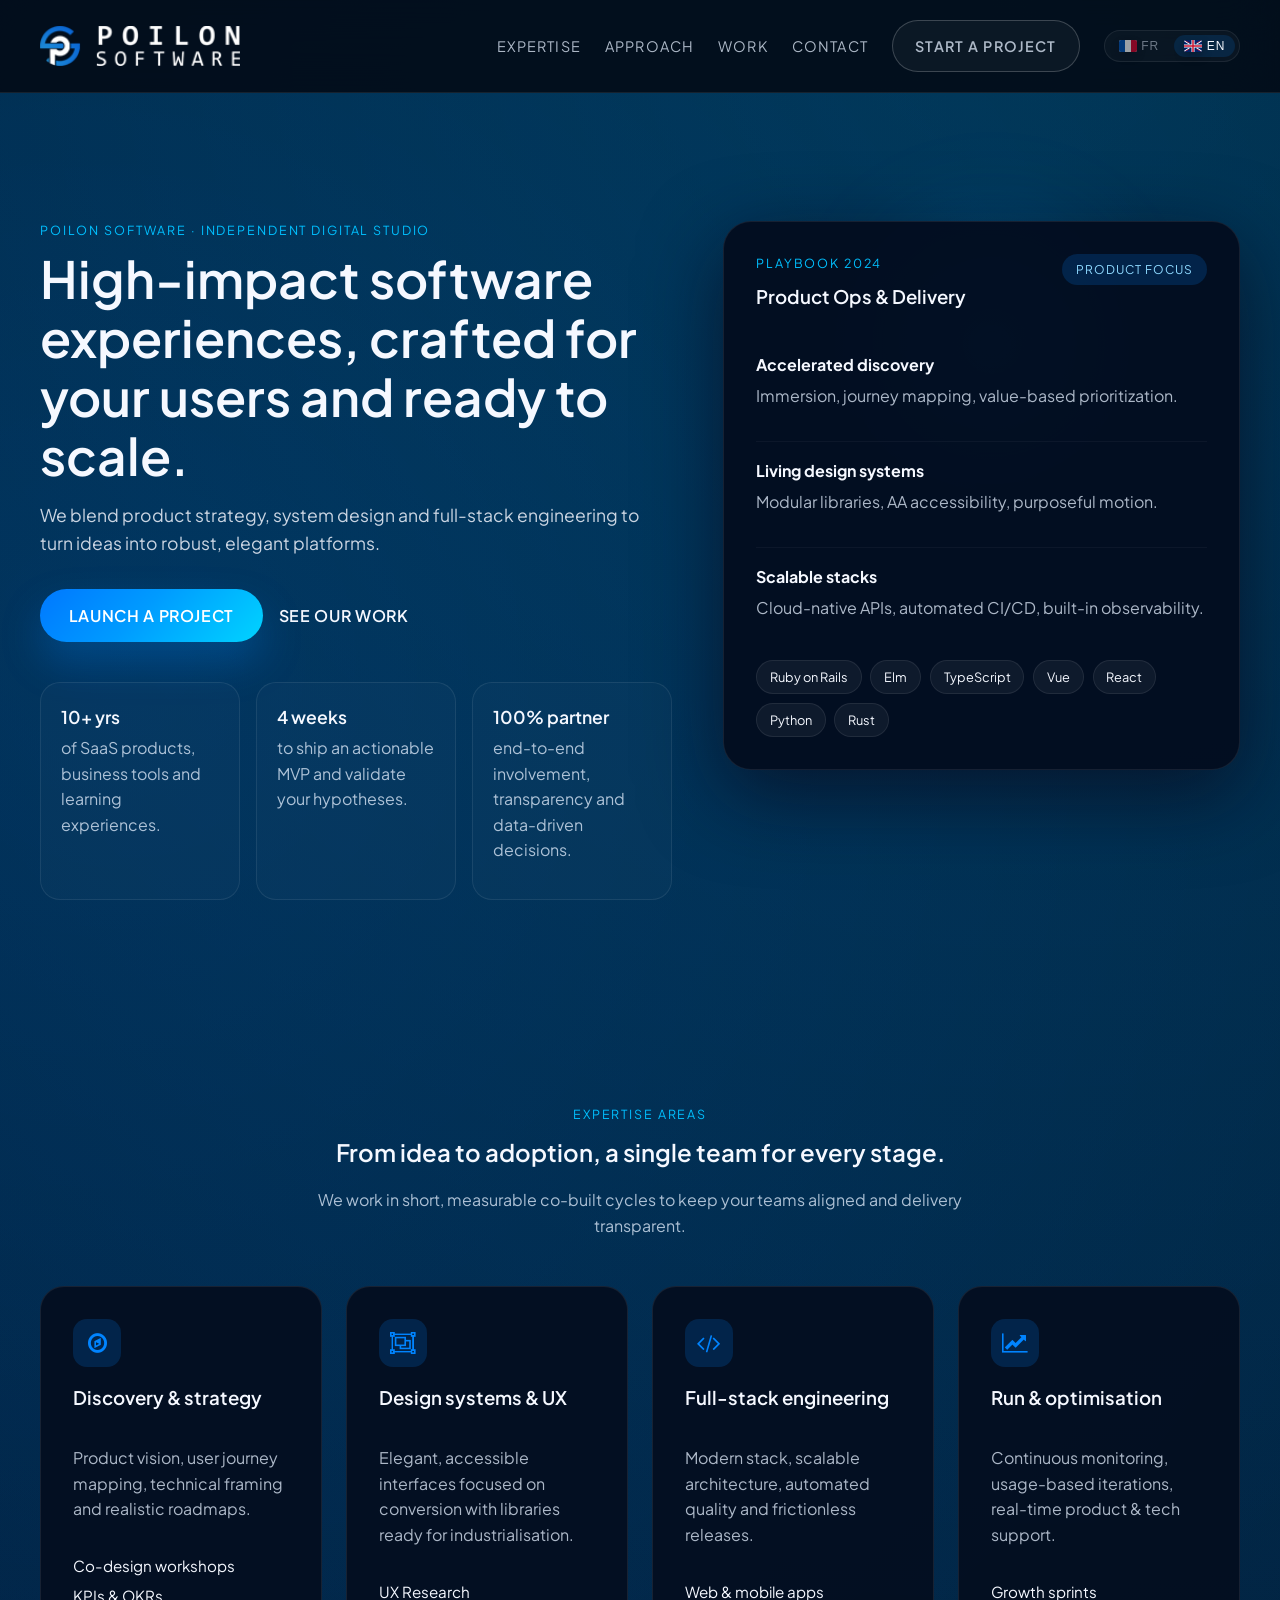
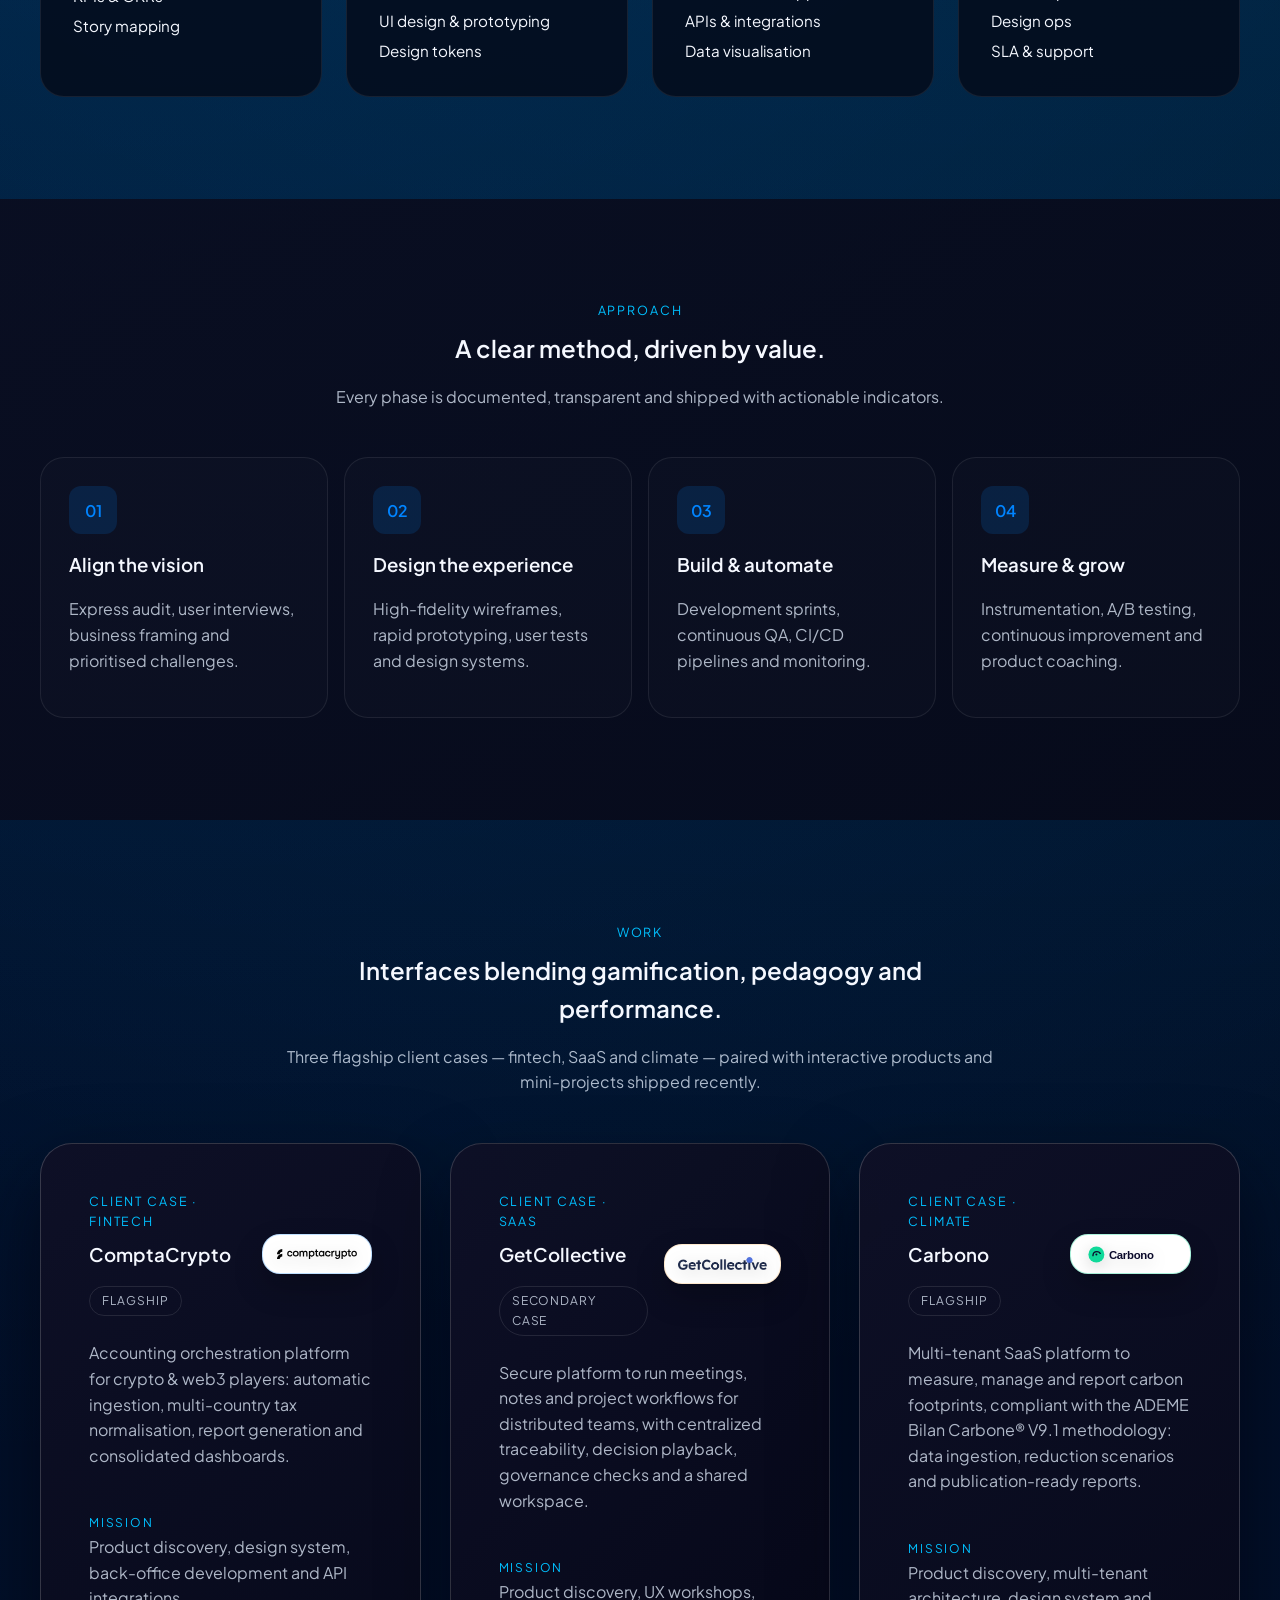
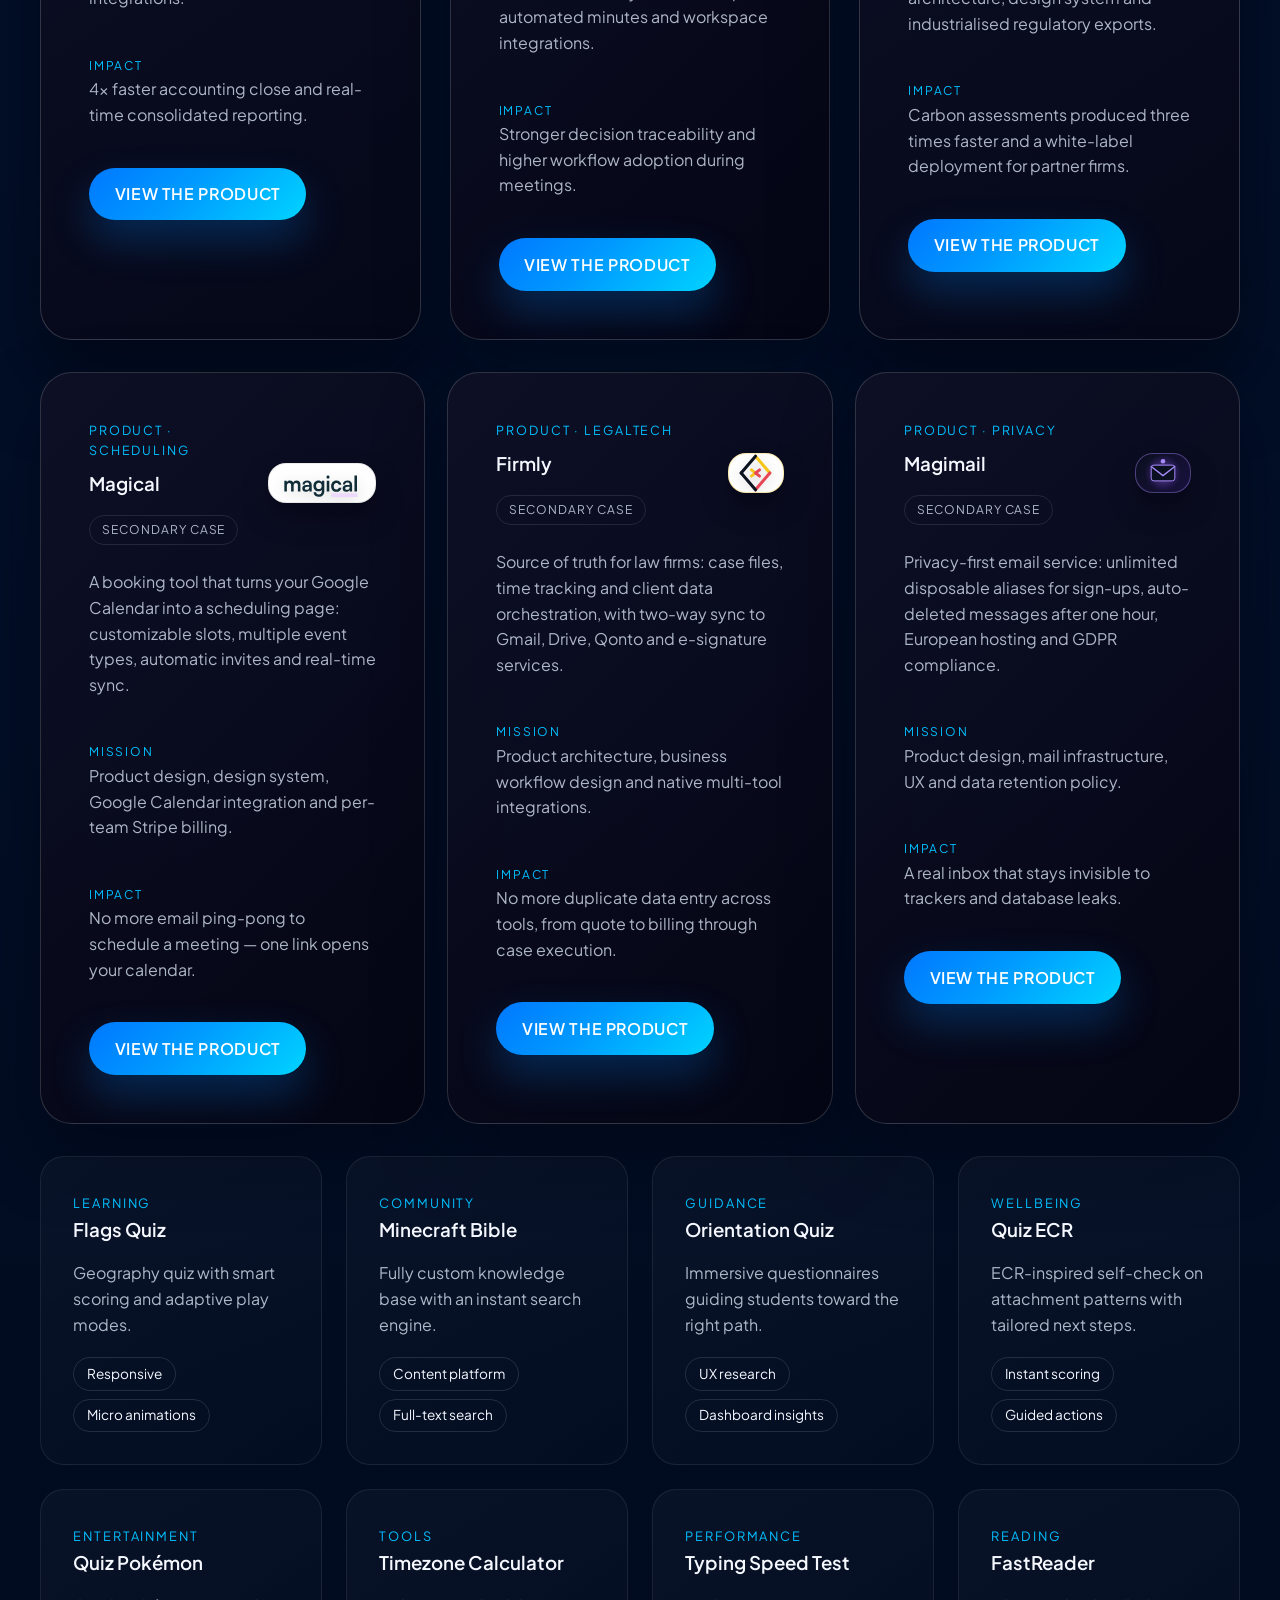
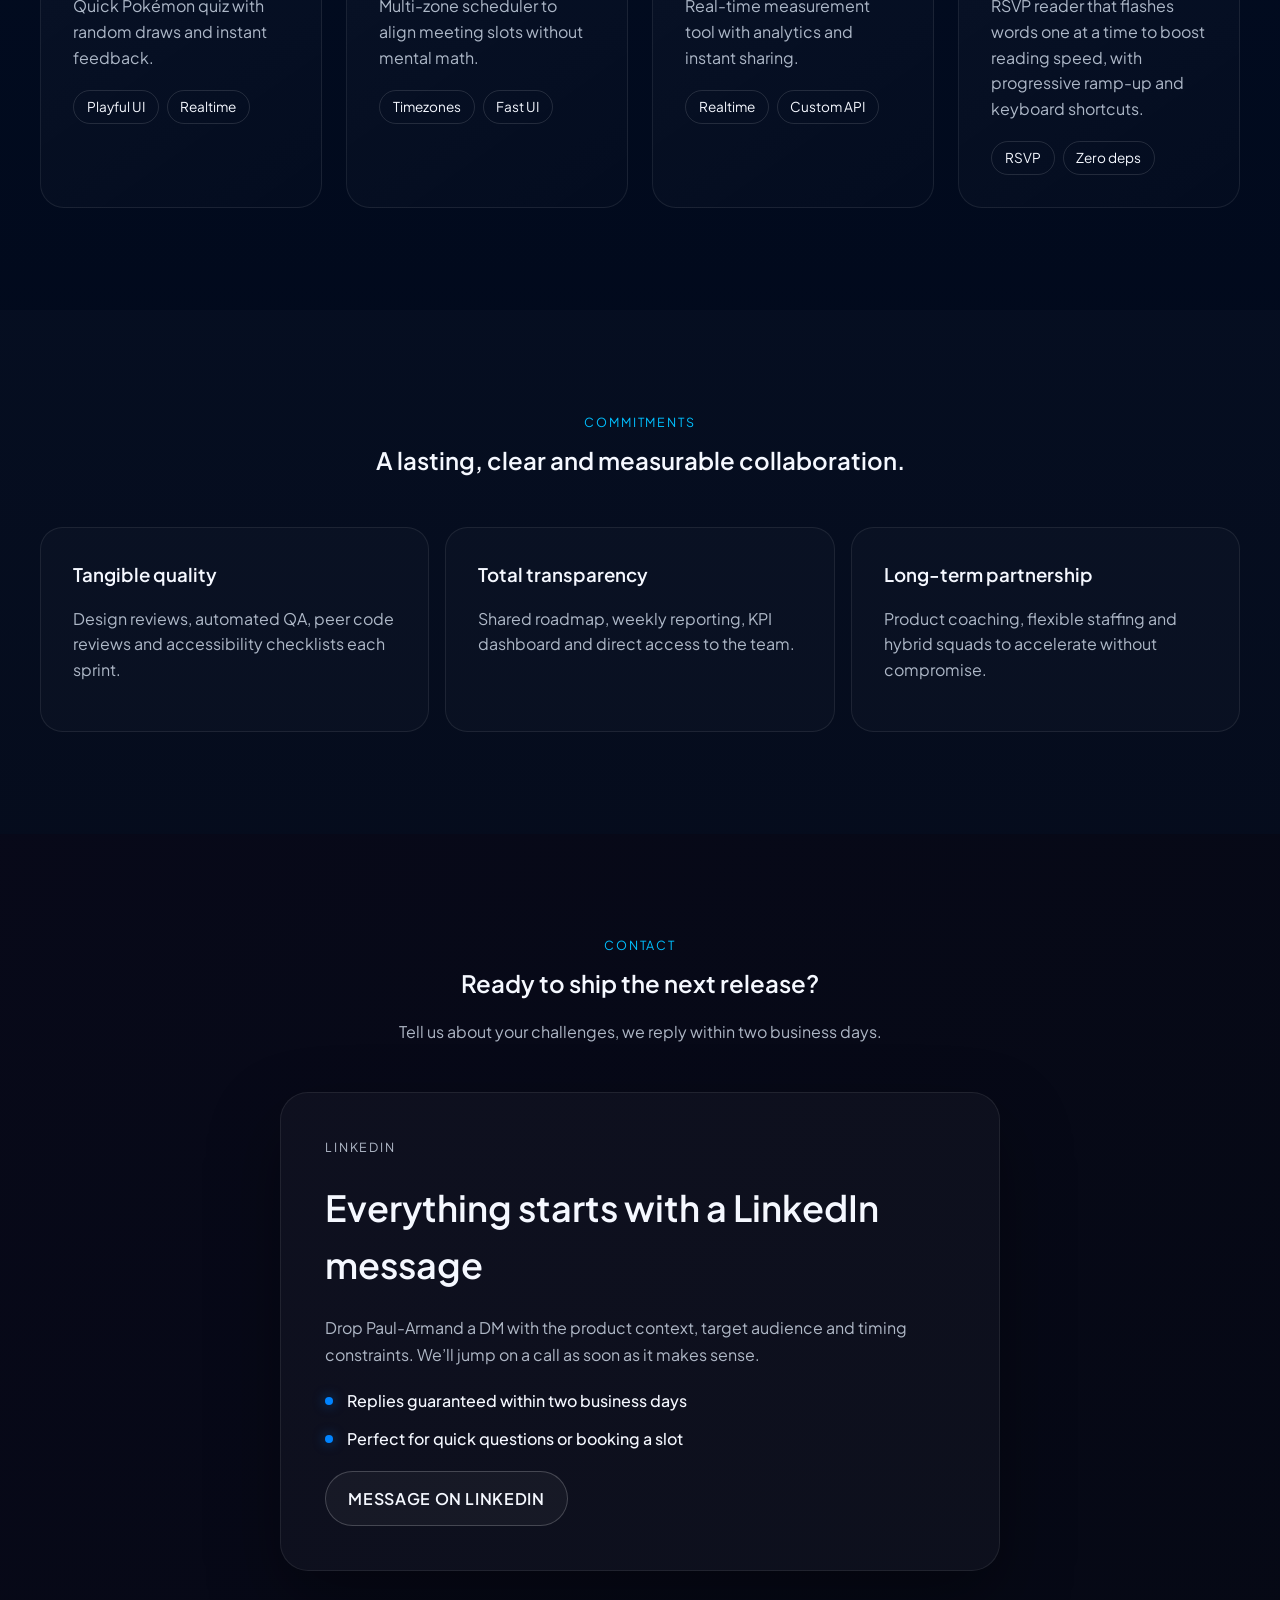
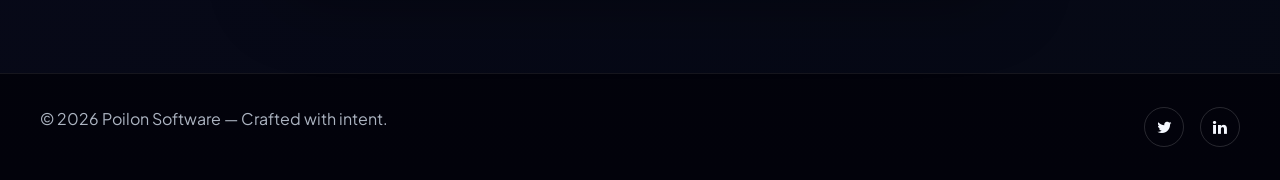
==== commit c490763b: "Add Carbono to flagship cases and FastReader to mini projects Carbono.eco lands alongside ComptaCryp" ====
--- a/index.html
+++ b/index.html
@@ -197,7 +197,7 @@
                 <div class="section-header">
                     <p class="eyebrow" data-i18n="work.eyebrow">Réalisations</p>
                     <h2 data-i18n="work.heading">Des interfaces qui mixent gamification, pédagogie et performance.</h2>
-                    <p data-i18n="work.copy">Une sélection de mini-produits interactifs livrés ces derniers mois, complétés par un cas client structurant côté fintech.</p>
+                    <p data-i18n="work.copy">Trois cas clients structurants — fintech, SaaS et climat — accompagnés de produits et mini-projets interactifs livrés ces derniers mois.</p>
                 </div>
                 <div class="case-highlight">
                     <article class="case-card case-card--primary">
@@ -250,6 +250,32 @@
                         </div>
                         <div class="case-actions">
                             <a class="btn btn-primary" href="https://www.getcollective.com/fr/" target="_blank" rel="noopener noreferrer" data-i18n="case.cta">Voir le produit</a>
+                        </div>
+                    </article>
+                    <article class="case-card case-card--primary">
+                        <div class="case-brand">
+                            <div>
+                                <p class="eyebrow" data-i18n="case.carbono.eyebrow">Cas client · Climat</p>
+                                <h3>Carbono</h3>
+                                <span class="case-chip" data-i18n="case.badge.primary">Produit phare</span>
+                            </div>
+                            <div class="case-logo case-logo--carbono">
+                                <img src="assets/images/cases/carbono-logo.svg" alt="Carbono">
+                            </div>
+                        </div>
+                        <p data-i18n="case.carbono.body">Plateforme SaaS multi-tenant de calcul, pilotage et reporting d'empreinte carbone, conforme à la méthodologie Bilan Carbone® V9.1 ADEME : ingestion des données, scénarios de réduction et rapports prêts à publier.</p>
+                        <div class="case-meta">
+                            <div>
+                                <span data-i18n="case.carbono.mission.label">Mission</span>
+                                <p data-i18n="case.carbono.mission.copy">Discovery produit, architecture multi-tenant, design system et industrialisation des exports réglementaires.</p>
+                            </div>
+                            <div>
+                                <span data-i18n="case.carbono.impact.label">Impact</span>
+                                <p data-i18n="case.carbono.impact.copy">Production de bilans carbone divisée par trois et marque blanche déployée pour les cabinets partenaires.</p>
+                            </div>
+                        </div>
+                        <div class="case-actions">
+                            <a class="btn btn-primary" href="https://carbono.eco" target="_blank" rel="noopener noreferrer" data-i18n="case.cta">Voir le produit</a>
                         </div>
                     </article>
                 </div>
@@ -395,6 +421,15 @@
                         <div class="project-labels">
                             <span data-i18n="work.typing.label1">Realtime</span>
                             <span data-i18n="work.typing.label2">API custom</span>
+                        </div>
+                    </a>
+                    <a class="project-card" href="https://poilon.com/fastreader/" target="_blank" rel="noopener noreferrer">
+                        <span class="project-tag" data-i18n="work.fastreader.tag">Lecture</span>
+                        <h3>FastReader</h3>
+                        <p data-i18n="work.fastreader.copy">Lecteur RSVP qui affiche les mots un à un pour booster la vitesse de lecture, avec montée progressive et raccourcis clavier.</p>
+                        <div class="project-labels">
+                            <span data-i18n="work.fastreader.label1">RSVP</span>
+                            <span data-i18n="work.fastreader.label2">Zéro dépendance</span>
                         </div>
                     </a>
                 </div>
@@ -525,7 +560,7 @@
                 'approach.step4.body': 'Instrumentation analytics, A/B testing, amélioration continue et coaching produit.',
                 'work.eyebrow': 'Réalisations',
                 'work.heading': 'Des interfaces qui mixent gamification, pédagogie et performance.',
-                'work.copy': 'Une sélection de mini-produits interactifs livrés ces derniers mois, complétés par deux cas clients structurant.',
+                'work.copy': 'Trois cas clients structurants — fintech, SaaS et climat — accompagnés de produits et mini-projets interactifs livrés ces derniers mois.',
                 'work.flags.tag': 'Apprentissage',
                 'work.flags.title': 'Quiz des drapeaux',
                 'work.flags.copy': 'Quiz géographique avec scoring intelligent et modes de jeu adaptatifs.',
@@ -557,6 +592,10 @@
                 'work.typing.copy': 'Outil de mesure en temps réel avec analytics et partage instantané.',
                 'work.typing.label1': 'Realtime',
                 'work.typing.label2': 'API custom',
+                'work.fastreader.tag': 'Lecture',
+                'work.fastreader.copy': "Lecteur RSVP qui affiche les mots un à un pour booster la vitesse de lecture, avec montée progressive et raccourcis clavier.",
+                'work.fastreader.label1': 'RSVP',
+                'work.fastreader.label2': 'Zéro dépendance',
                 'case.eyebrow': 'Cas client · Fintech',
                 'case.body': "Plateforme d'orchestration comptable pour les acteurs crypto & web3 : ingestion automatique des transactions, normalisation fiscale multi-pays, génération de rapports et dashboards consolidés.",
                 'case.mission.label': 'Mission',
@@ -571,6 +610,12 @@
                 'case.collective.mission.copy': 'Discovery produit, ateliers UX, automatisation des comptes-rendus et intégrations workspace.',
                 'case.collective.impact.label': 'Impact',
                 'case.collective.impact.copy': 'Traçabilité renforcée des décisions et adoption accrue des workflows en réunion.',
+                'case.carbono.eyebrow': 'Cas client · Climat',
+                'case.carbono.body': "Plateforme SaaS multi-tenant de calcul, pilotage et reporting d'empreinte carbone, conforme à la méthodologie Bilan Carbone® V9.1 ADEME : ingestion des données, scénarios de réduction et rapports prêts à publier.",
+                'case.carbono.mission.label': 'Mission',
+                'case.carbono.mission.copy': "Discovery produit, architecture multi-tenant, design system et industrialisation des exports réglementaires.",
+                'case.carbono.impact.label': 'Impact',
+                'case.carbono.impact.copy': 'Production de bilans carbone divisée par trois et marque blanche déployée pour les cabinets partenaires.',
                 'case.magical.eyebrow': 'Produit · Scheduling',
                 'case.magical.body': "Outil de prise de rendez-vous qui transforme votre Google Agenda en page de réservation : créneaux personnalisables, multi-événements, invitations automatiques et synchronisation temps réel.",
                 'case.magical.mission.label': 'Mission',
@@ -673,7 +718,7 @@
                 'approach.step4.body': 'Instrumentation, A/B testing, continuous improvement and product coaching.',
                 'work.eyebrow': 'Work',
                 'work.heading': 'Interfaces blending gamification, pedagogy and performance.',
-                'work.copy': 'A selection of interactive mini-products delivered recently, plus two major SAAS case study.',
+                'work.copy': 'Three flagship client cases — fintech, SaaS and climate — paired with interactive products and mini-projects shipped recently.',
                 'work.flags.tag': 'Learning',
                 'work.flags.title': 'Flags Quiz',
                 'work.flags.copy': 'Geography quiz with smart scoring and adaptive play modes.',
@@ -705,6 +750,10 @@
                 'work.typing.copy': 'Real-time measurement tool with analytics and instant sharing.',
                 'work.typing.label1': 'Realtime',
                 'work.typing.label2': 'Custom API',
+                'work.fastreader.tag': 'Reading',
+                'work.fastreader.copy': 'RSVP reader that flashes words one at a time to boost reading speed, with progressive ramp-up and keyboard shortcuts.',
+                'work.fastreader.label1': 'RSVP',
+                'work.fastreader.label2': 'Zero deps',
                 'case.eyebrow': 'Client case · Fintech',
                 'case.body': 'Accounting orchestration platform for crypto & web3 players: automatic ingestion, multi-country tax normalisation, report generation and consolidated dashboards.',
                 'case.mission.label': 'Mission',
@@ -719,6 +768,12 @@
                 'case.collective.mission.copy': 'Product discovery, UX workshops, automated minutes and workspace integrations.',
                 'case.collective.impact.label': 'Impact',
                 'case.collective.impact.copy': 'Stronger decision traceability and higher workflow adoption during meetings.',
+                'case.carbono.eyebrow': 'Client case · Climate',
+                'case.carbono.body': 'Multi-tenant SaaS platform to measure, manage and report carbon footprints, compliant with the ADEME Bilan Carbone® V9.1 methodology: data ingestion, reduction scenarios and publication-ready reports.',
+                'case.carbono.mission.label': 'Mission',
+                'case.carbono.mission.copy': 'Product discovery, multi-tenant architecture, design system and industrialised regulatory exports.',
+                'case.carbono.impact.label': 'Impact',
+                'case.carbono.impact.copy': 'Carbon assessments produced three times faster and a white-label deployment for partner firms.',
                 'case.magical.eyebrow': 'Product · Scheduling',
                 'case.magical.body': 'A booking tool that turns your Google Calendar into a scheduling page: customizable slots, multiple event types, automatic invites and real-time sync.',
                 'case.magical.mission.label': 'Mission',
--- a/assets/css/site.css
+++ b/assets/css/site.css
@@ -587,6 +587,12 @@
     border-color: rgba(167, 139, 250, 0.4);
     width: 56px;
     padding: 0.4rem;
+}
+
+.case-logo--carbono {
+    background: #fff;
+    border-color: rgba(15, 217, 153, 0.35);
+    width: 140px;
 }
 
 .case-highlight--mini {
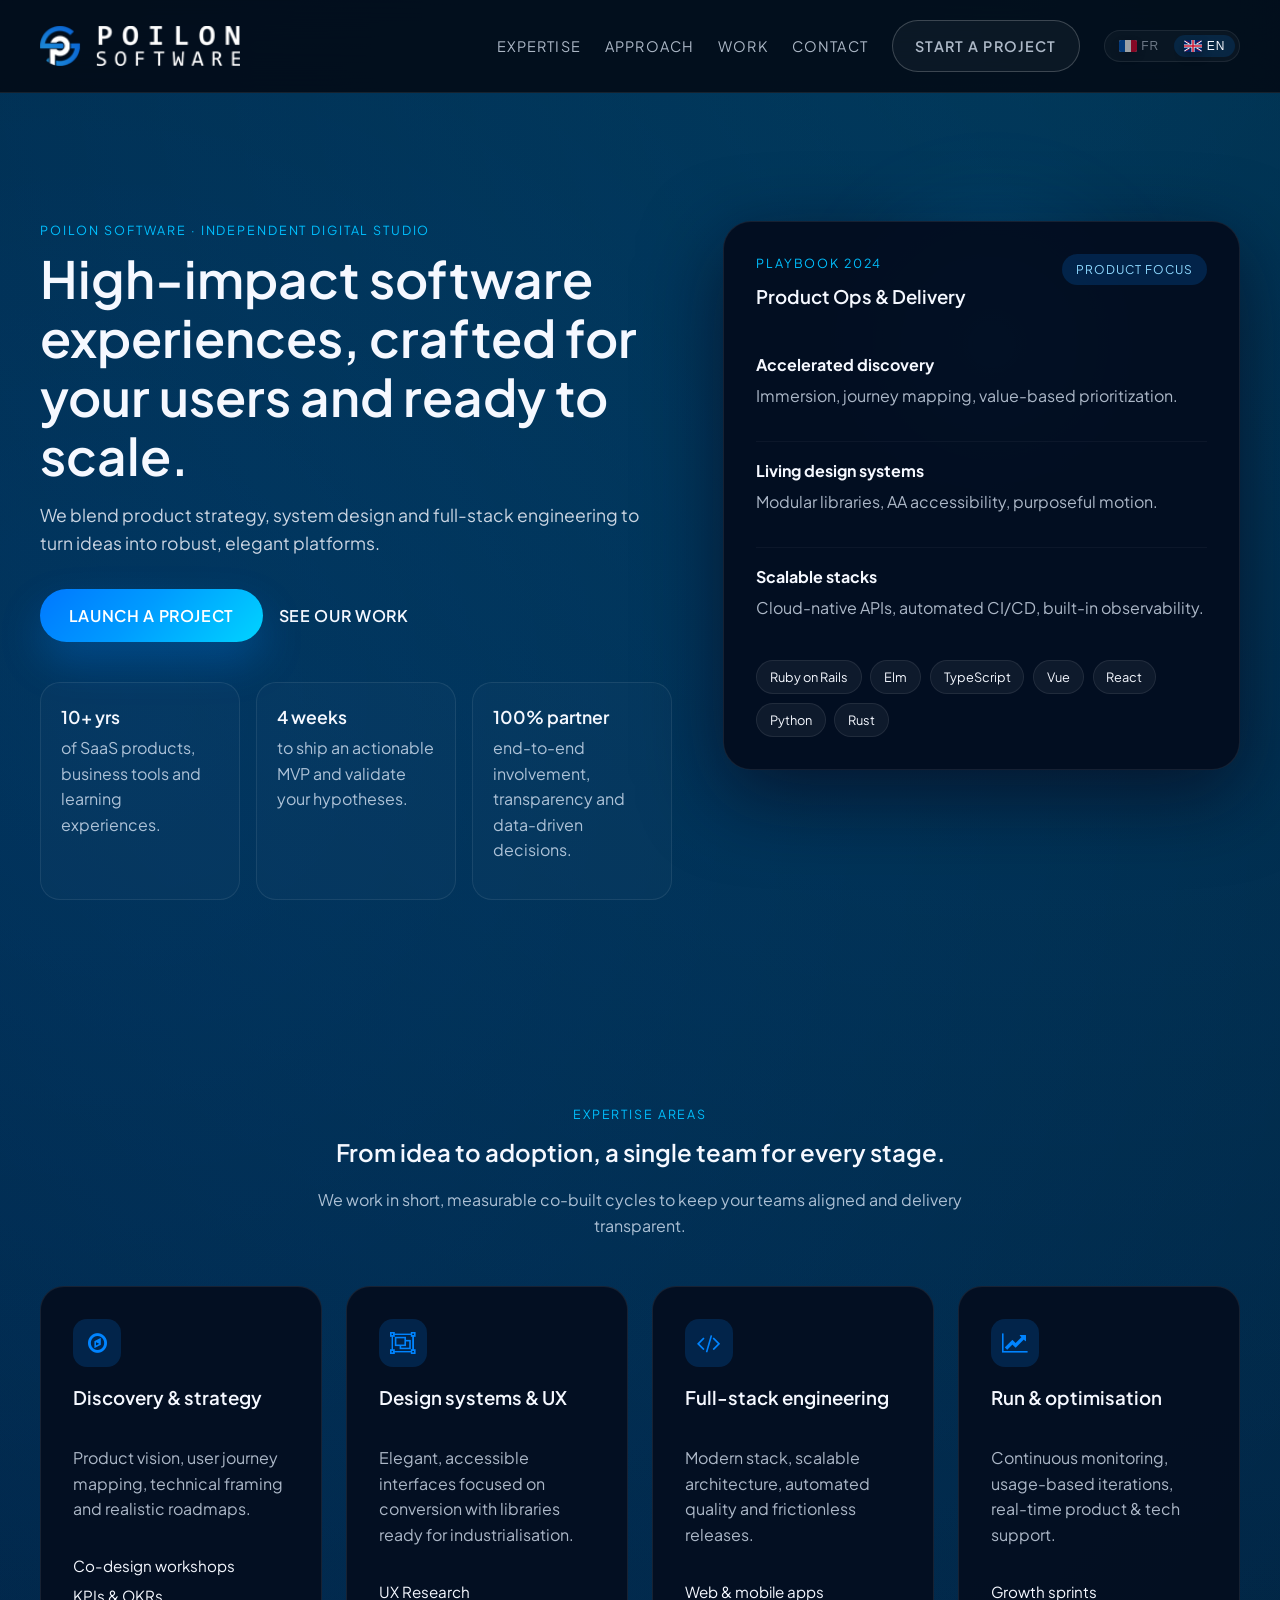
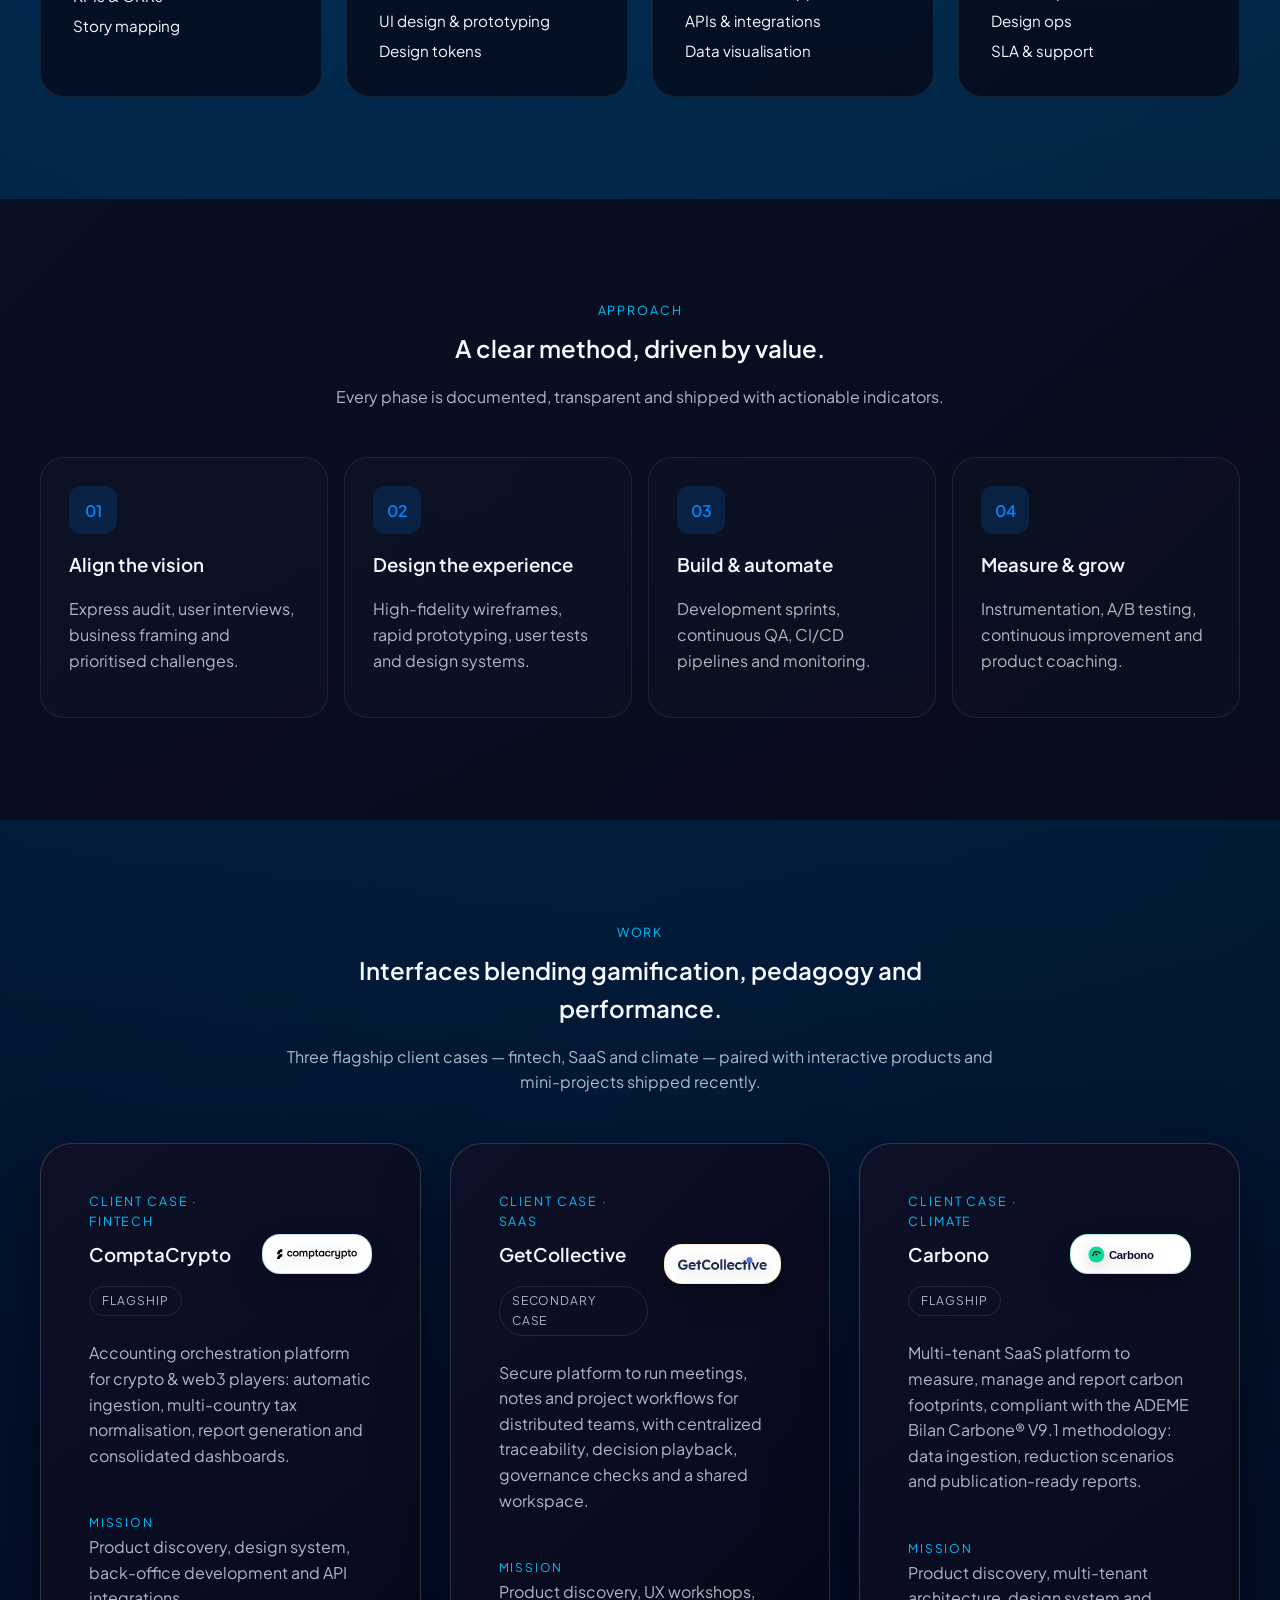
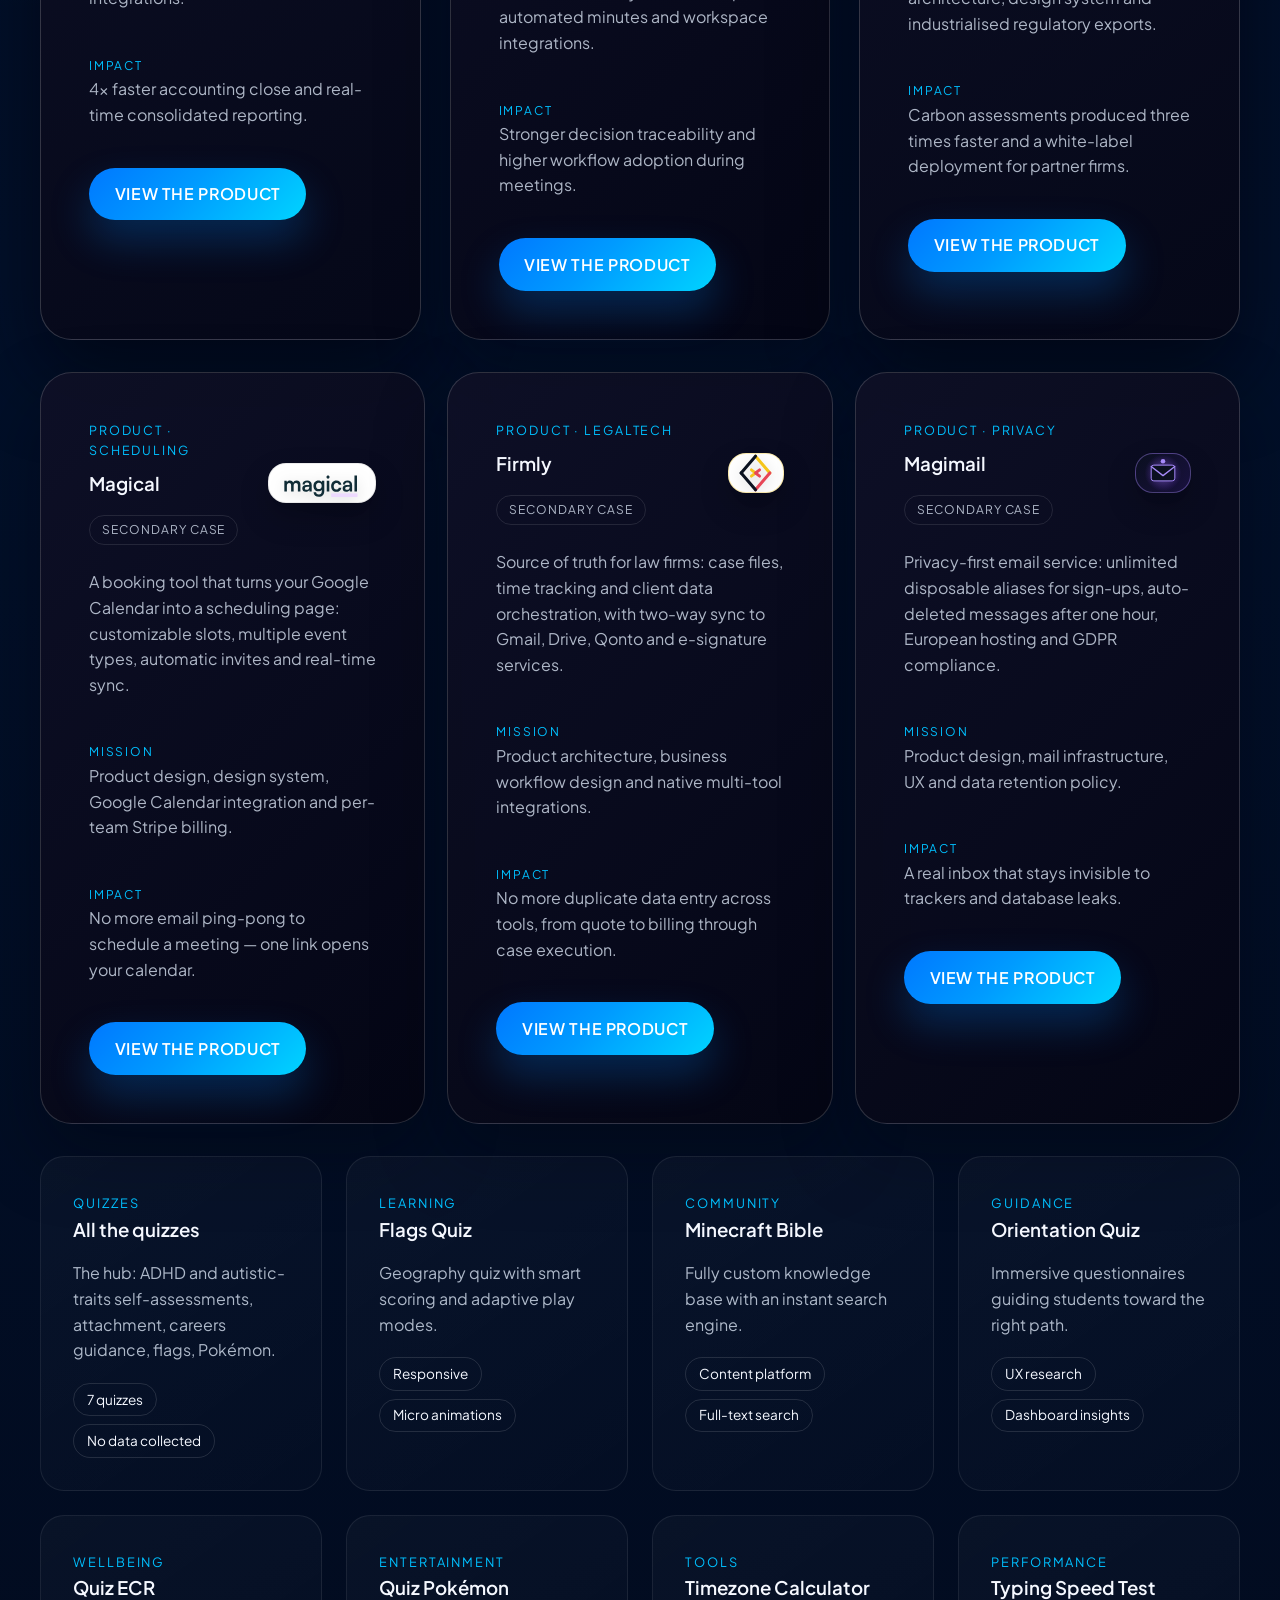
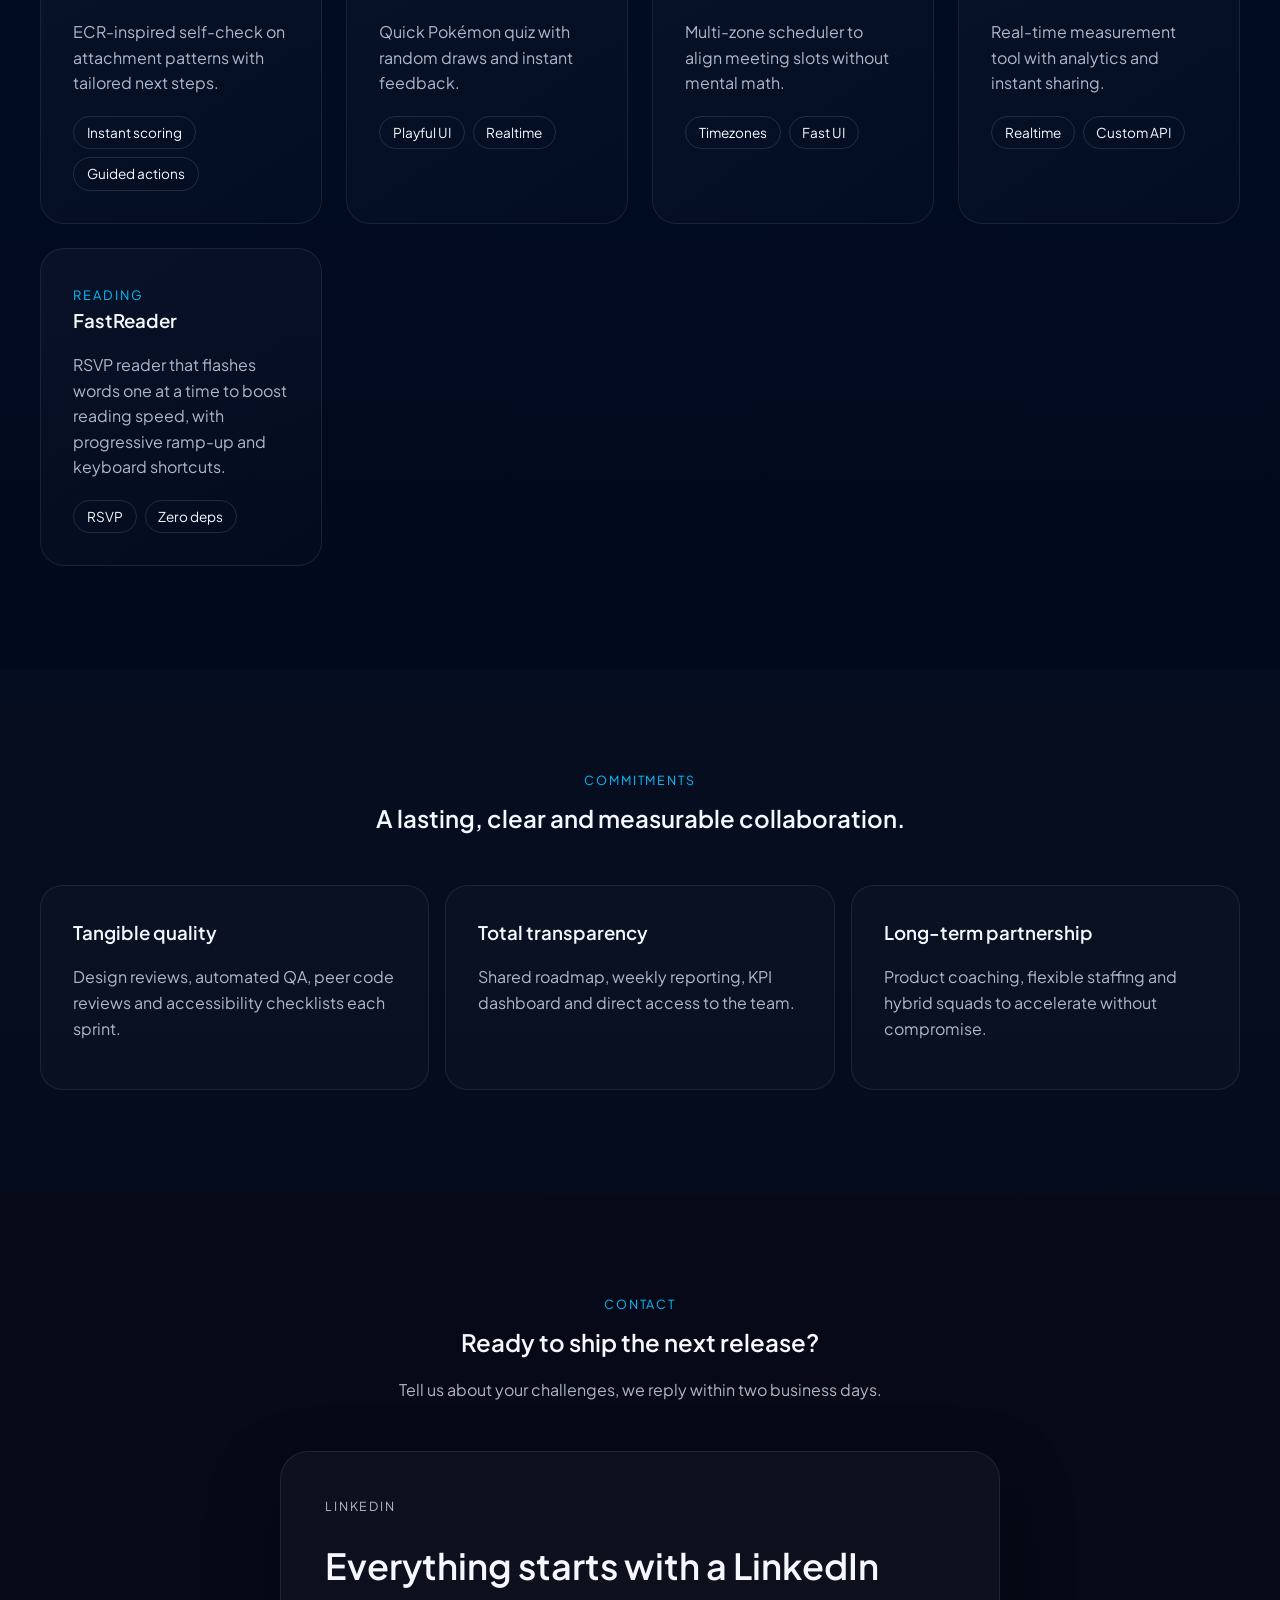
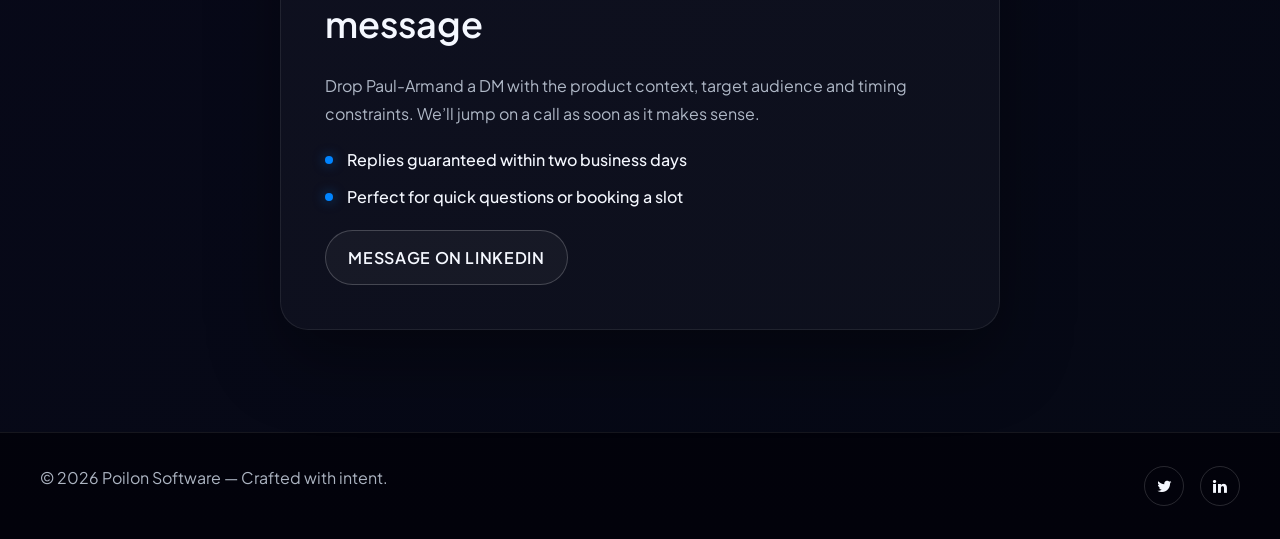
==== commit aabd9923: "Les quiz pointent vers le hub poilon.com/quiz - cartes drapeaux, orientation, ECR et Pokémon redirig" ====
--- a/index.html
+++ b/index.html
@@ -360,7 +360,16 @@
                     </article>
                 </div>
                 <div class="project-grid">
-                    <a class="project-card" href="https://poilon.com/quiz-flags" target="_blank" rel="noopener noreferrer">
+                    <a class="project-card" href="https://poilon.com/quiz/" target="_blank" rel="noopener noreferrer">
+                        <span class="project-tag" data-i18n="work.quiz.tag">Quiz</span>
+                        <h3 data-i18n="work.quiz.title">Tous les quiz</h3>
+                        <p data-i18n="work.quiz.copy">Le hub : auto-évaluations TDAH et traits autistiques, dépendance affective, orientation, drapeaux, Pokémon.</p>
+                        <div class="project-labels">
+                            <span data-i18n="work.quiz.label1">7 quiz</span>
+                            <span data-i18n="work.quiz.label2">Zéro donnée collectée</span>
+                        </div>
+                    </a>
+                    <a class="project-card" href="https://poilon.com/quiz/drapeaux/" target="_blank" rel="noopener noreferrer">
                         <span class="project-tag" data-i18n="work.flags.tag">Learning</span>
                         <h3 data-i18n="work.flags.title">Quiz des drapeaux</h3>
                         <p data-i18n="work.flags.copy">Quiz géographique avec scoring intelligent et modes de jeu adaptatifs.</p>
@@ -378,7 +387,7 @@
                             <span data-i18n="work.minecraft.label2">Recherche full-text</span>
                         </div>
                     </a>
-                    <a class="project-card" href="https://poilon.com/quiz-orientation" target="_blank" rel="noopener noreferrer">
+                    <a class="project-card" href="https://poilon.com/quiz/orientation/" target="_blank" rel="noopener noreferrer">
                         <span class="project-tag" data-i18n="work.orientation.tag">Orientation</span>
                         <h3 data-i18n="work.orientation.title">Quiz d'orientation</h3>
                         <p data-i18n="work.orientation.copy">Questionnaires immersifs pour guider les étudiants vers le bon parcours.</p>
@@ -387,7 +396,7 @@
                             <span data-i18n="work.orientation.label2">Dashboard insights</span>
                         </div>
                     </a>
-                    <a class="project-card" href="https://poilon.com/ecr/" target="_blank" rel="noopener noreferrer">
+                    <a class="project-card" href="https://poilon.com/quiz/dependance-affective/" target="_blank" rel="noopener noreferrer">
                         <span class="project-tag" data-i18n="work.ecr.tag">Bien-être</span>
                         <h3>Quiz ECR</h3>
                         <p data-i18n="work.ecr.copy">Auto-évaluation inspirée de l'ECR pour mesurer la dépendance affective et proposer des actions concrètes.</p>
@@ -396,7 +405,7 @@
                             <span data-i18n="work.ecr.label2">Parcours guidé</span>
                         </div>
                     </a>
-                    <a class="project-card" href="https://poilon.com/quiz-pokemon/" target="_blank" rel="noopener noreferrer">
+                    <a class="project-card" href="https://poilon.com/quiz/pokemon/" target="_blank" rel="noopener noreferrer">
                         <span class="project-tag" data-i18n="work.pokemon.tag">Entertainment</span>
                         <h3>Quiz Pokémon</h3>
                         <p data-i18n="work.pokemon.copy">Quiz rapide aux couleurs Pokémon avec tirage aléatoire et feedback immédiat.</p>
@@ -561,6 +570,11 @@
                 'work.eyebrow': 'Réalisations',
                 'work.heading': 'Des interfaces qui mixent gamification, pédagogie et performance.',
                 'work.copy': 'Trois cas clients structurants — fintech, SaaS et climat — accompagnés de produits et mini-projets interactifs livrés ces derniers mois.',
+                'work.quiz.tag': 'Quiz',
+                'work.quiz.title': 'Tous les quiz',
+                'work.quiz.copy': "Le hub : auto-évaluations TDAH et traits autistiques, dépendance affective, orientation, drapeaux, Pokémon.",
+                'work.quiz.label1': '7 quiz',
+                'work.quiz.label2': 'Zéro donnée collectée',
                 'work.flags.tag': 'Apprentissage',
                 'work.flags.title': 'Quiz des drapeaux',
                 'work.flags.copy': 'Quiz géographique avec scoring intelligent et modes de jeu adaptatifs.',
@@ -719,6 +733,11 @@
                 'work.eyebrow': 'Work',
                 'work.heading': 'Interfaces blending gamification, pedagogy and performance.',
                 'work.copy': 'Three flagship client cases — fintech, SaaS and climate — paired with interactive products and mini-projects shipped recently.',
+                'work.quiz.tag': 'Quizzes',
+                'work.quiz.title': 'All the quizzes',
+                'work.quiz.copy': 'The hub: ADHD and autistic-traits self-assessments, attachment, careers guidance, flags, Pokémon.',
+                'work.quiz.label1': '7 quizzes',
+                'work.quiz.label2': 'No data collected',
                 'work.flags.tag': 'Learning',
                 'work.flags.title': 'Flags Quiz',
                 'work.flags.copy': 'Geography quiz with smart scoring and adaptive play modes.',
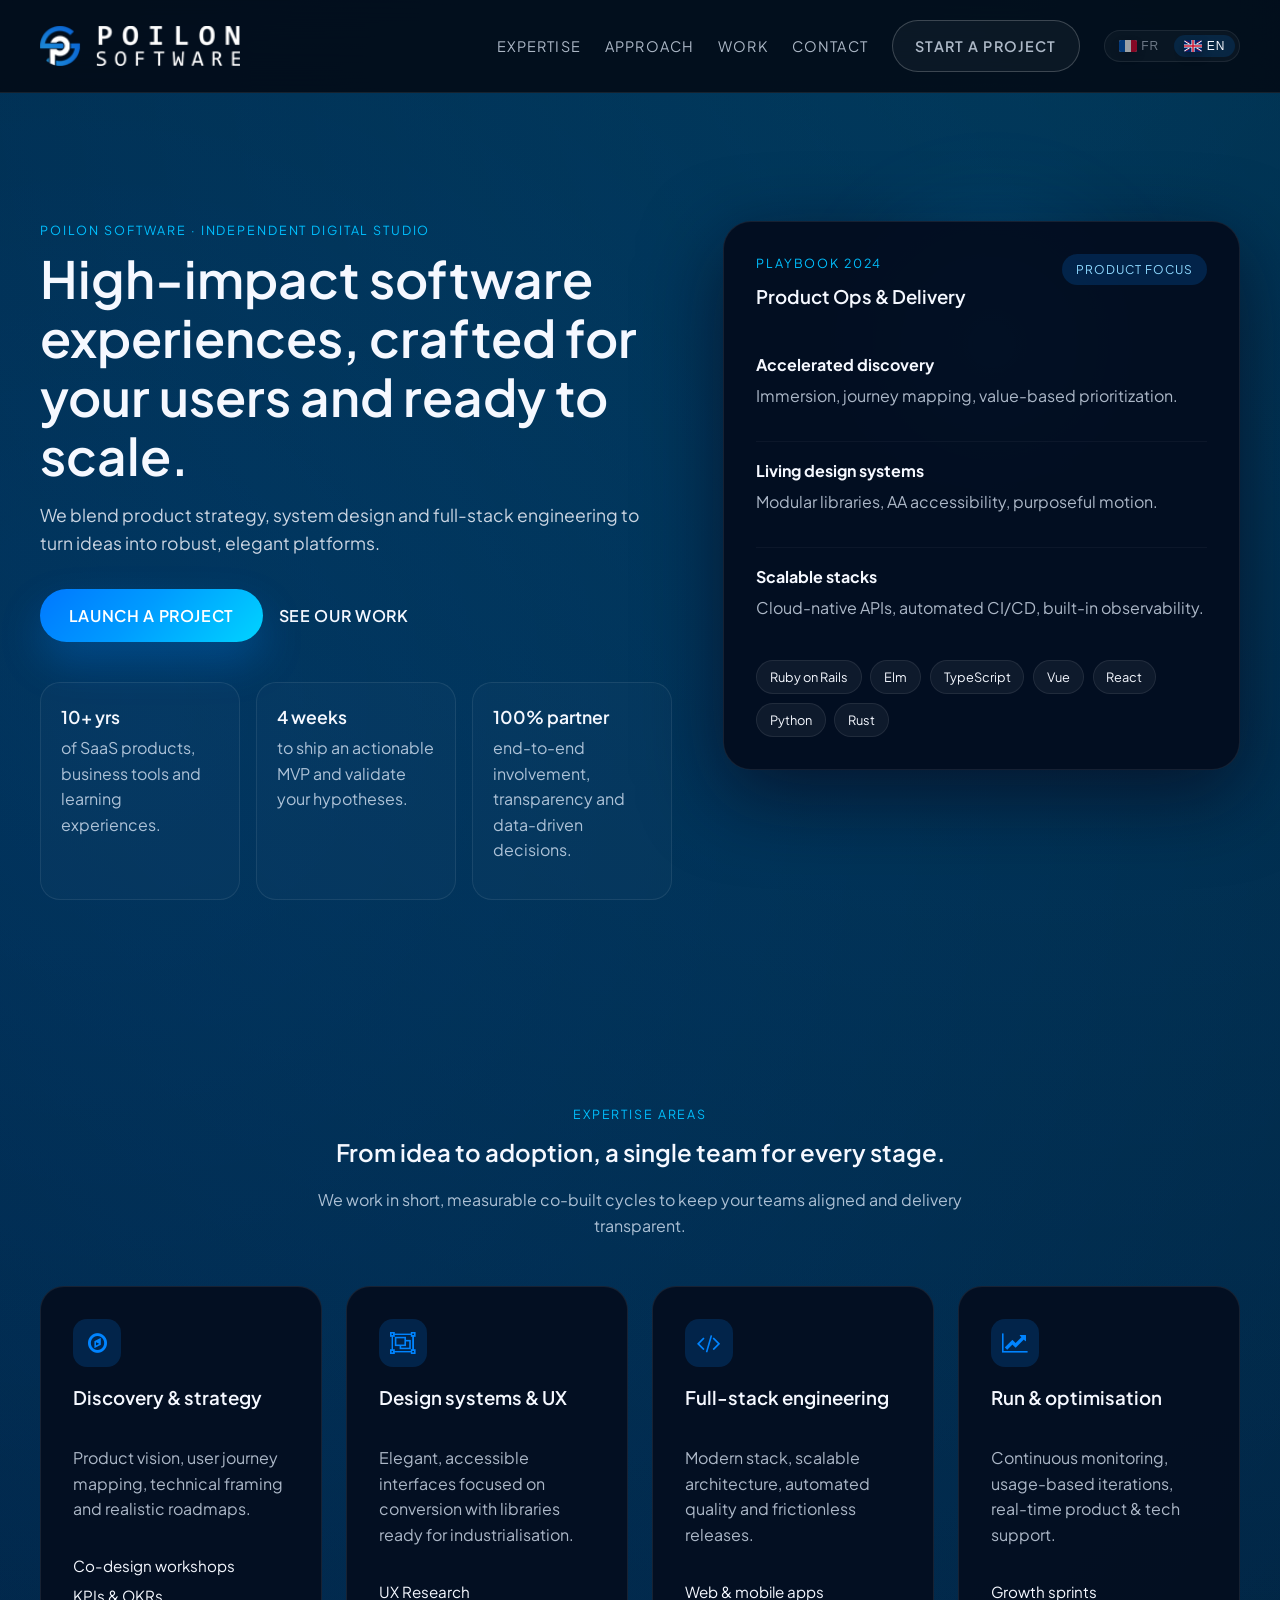
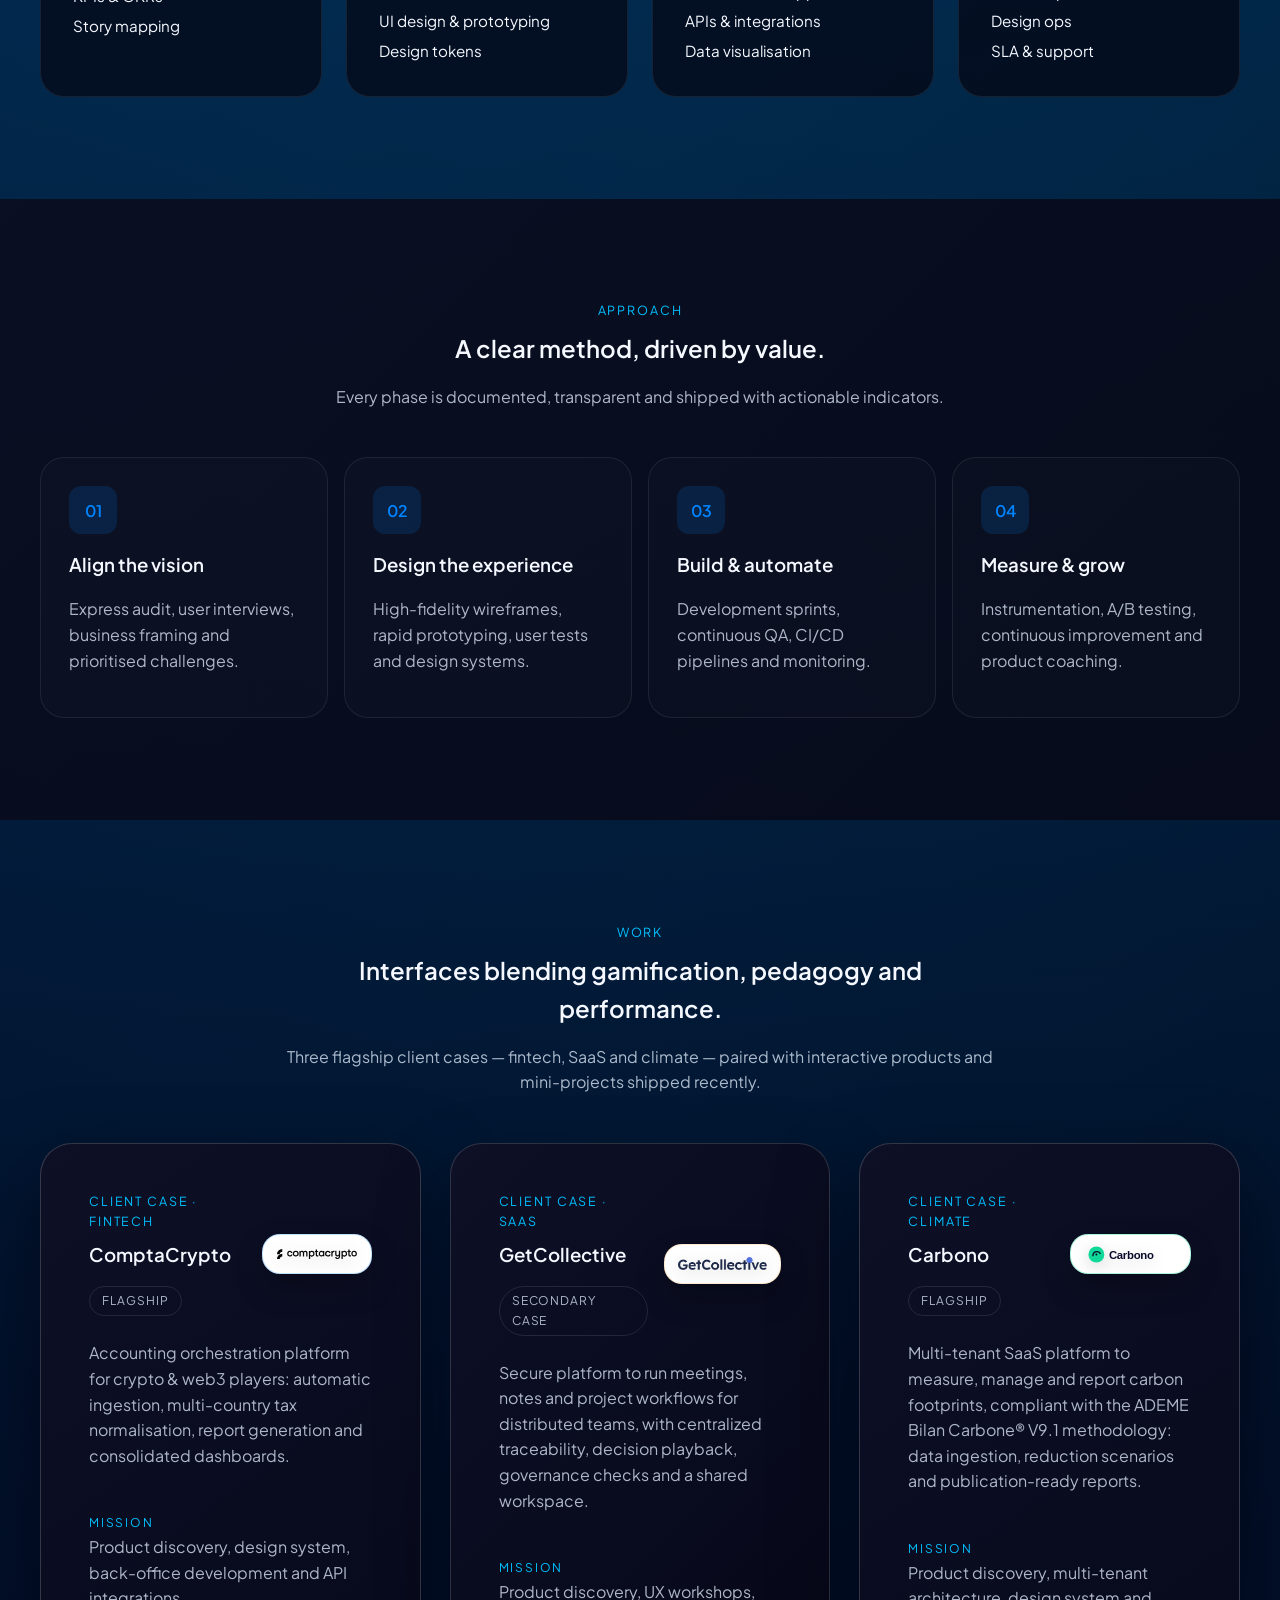
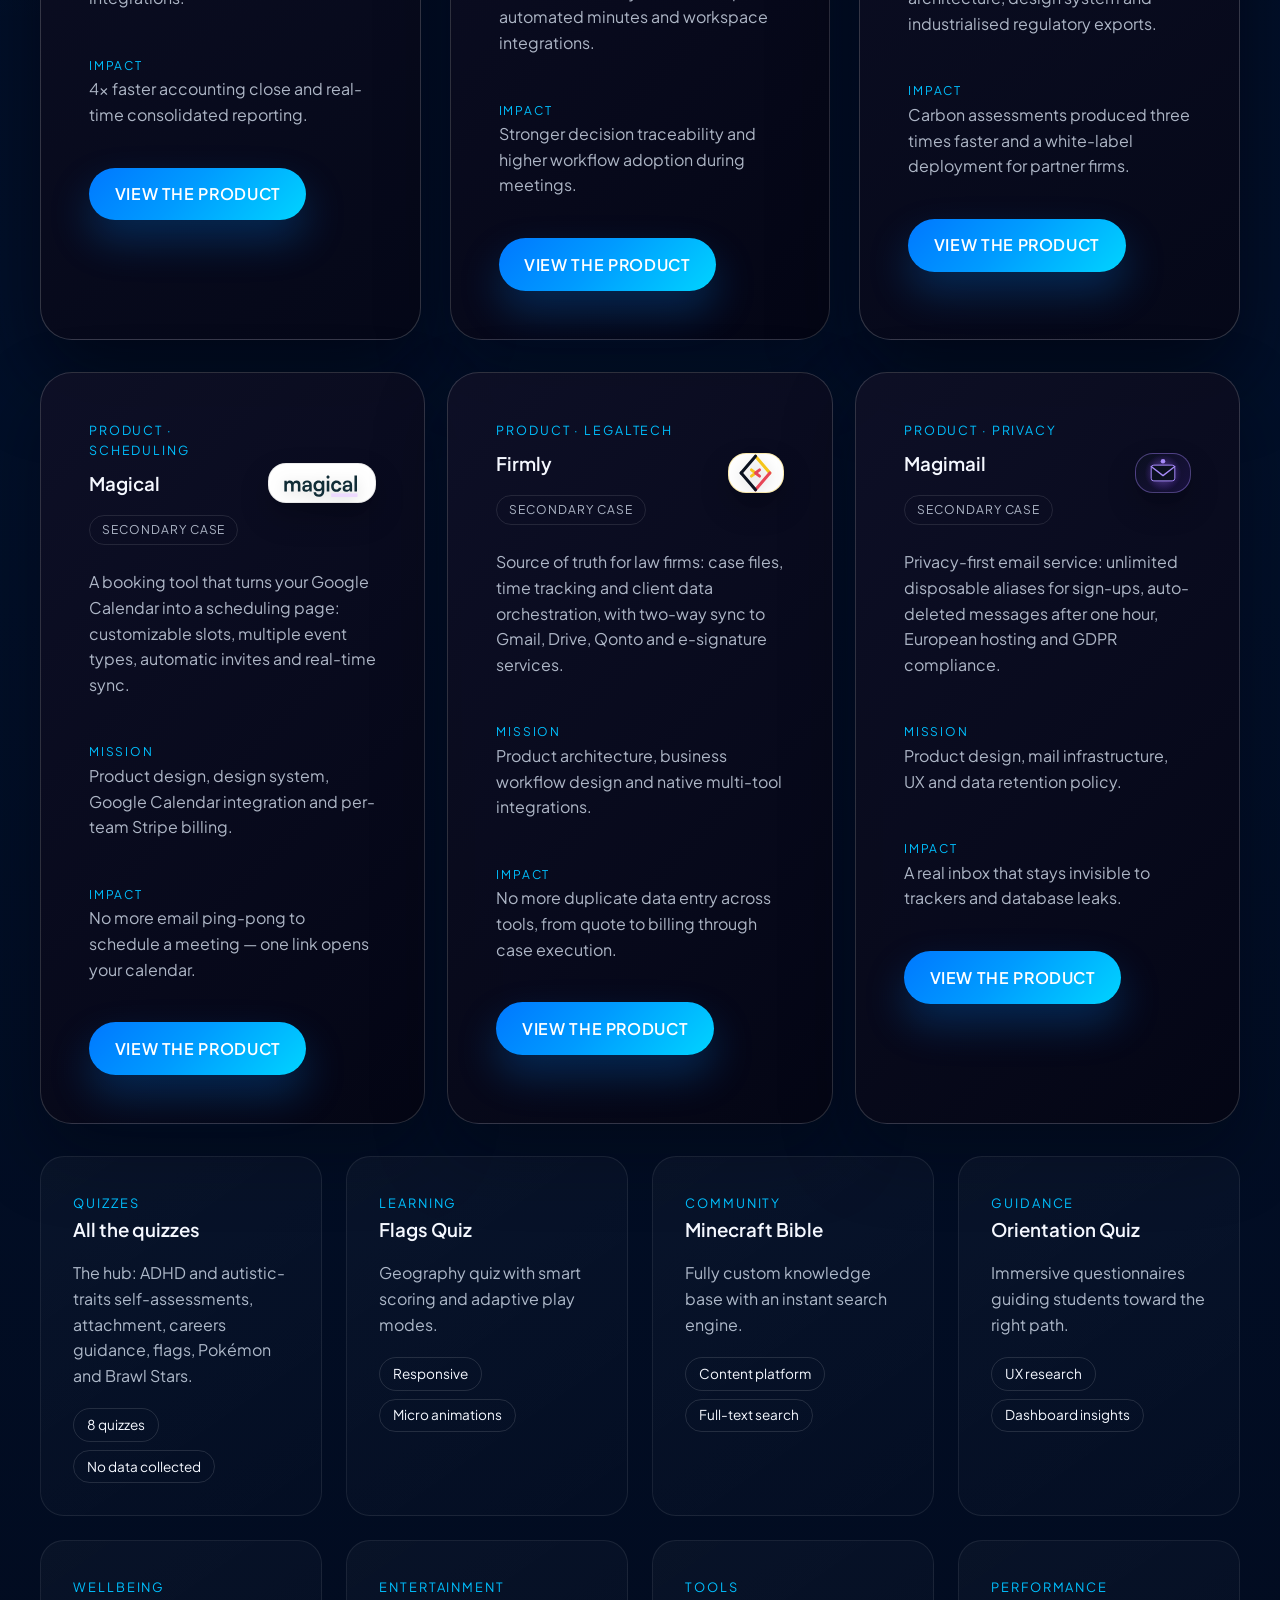
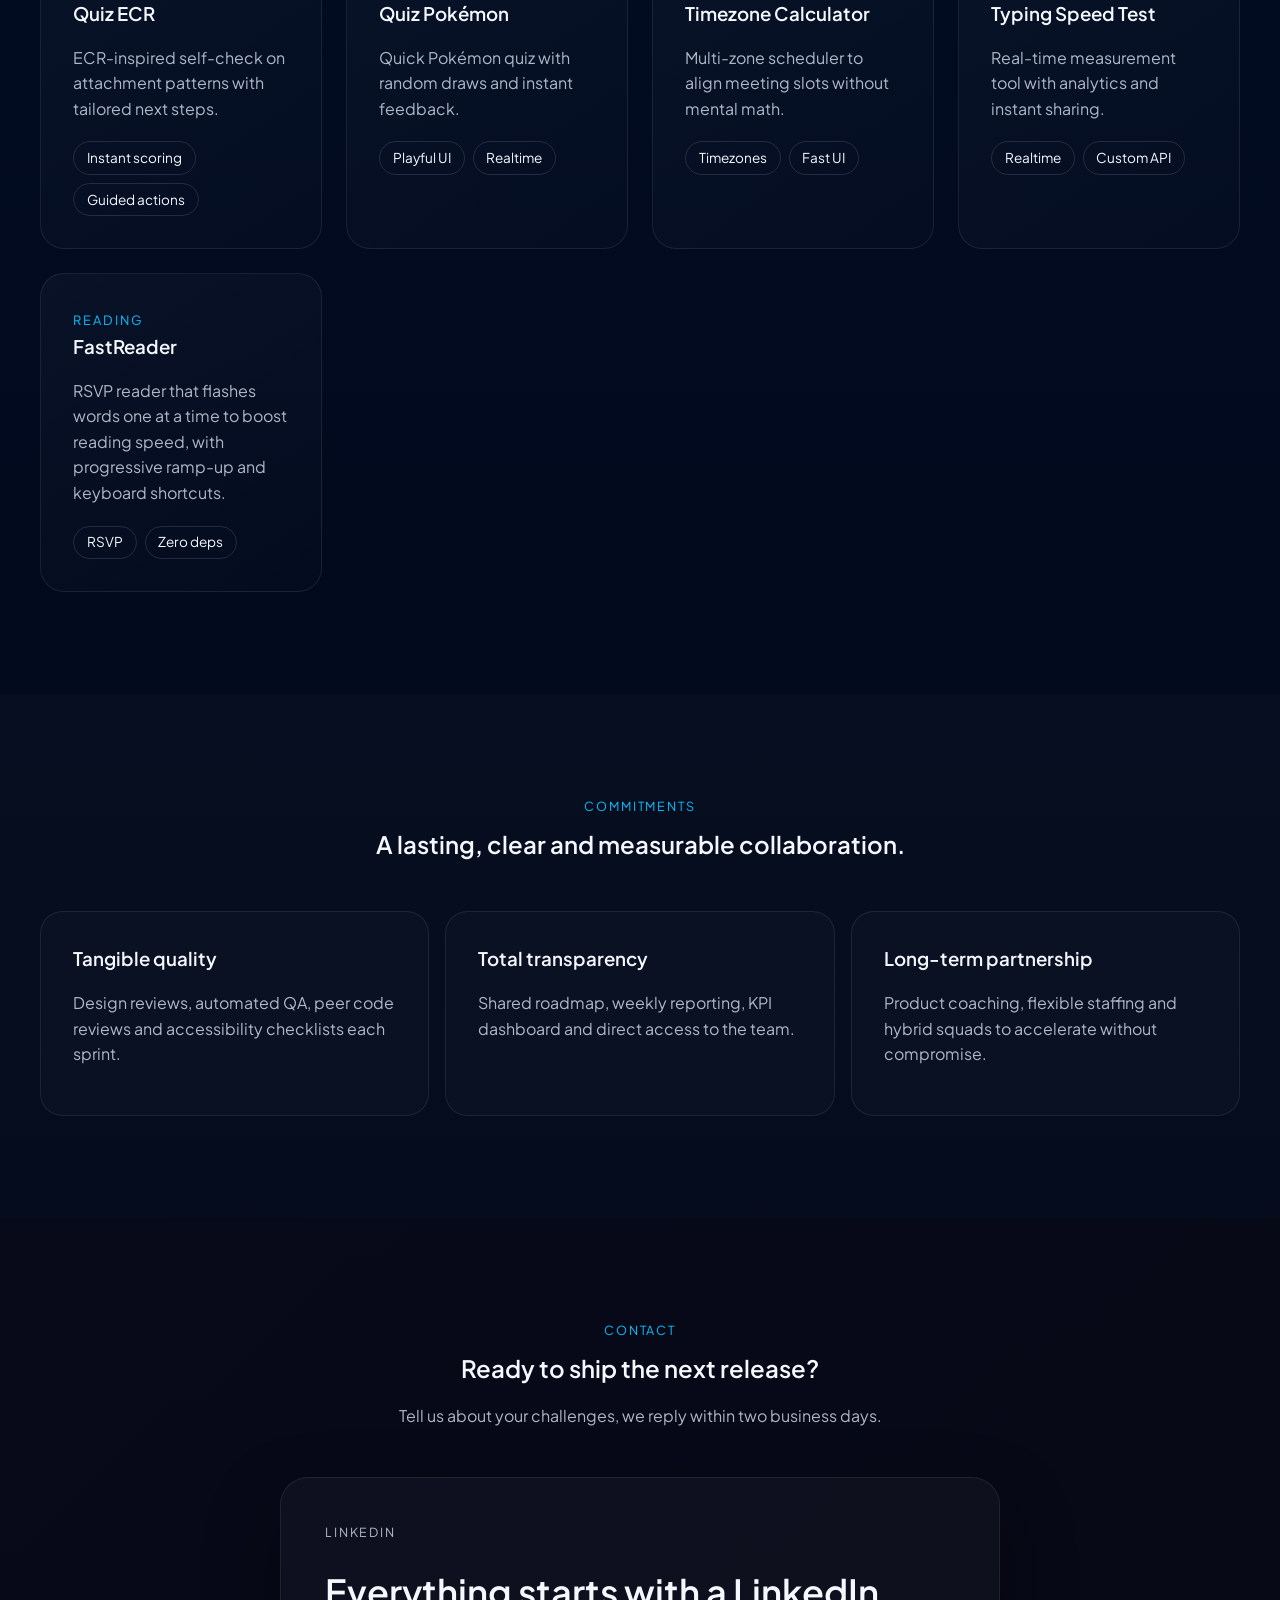
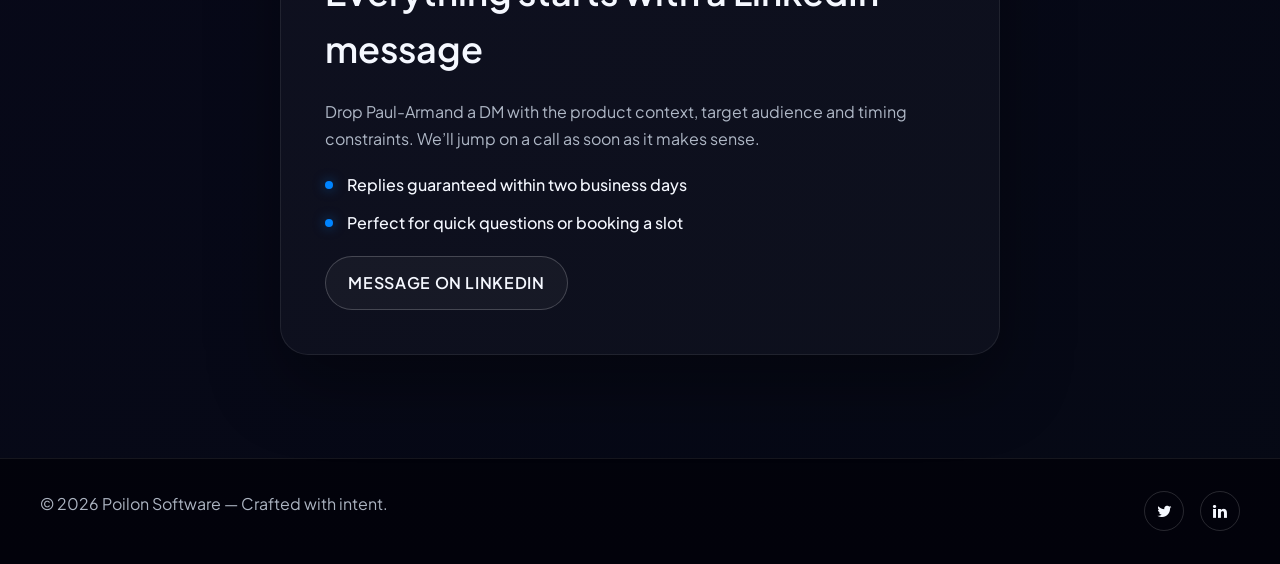
==== commit b48f96a5: "Référence le quiz Brawl Stars sur le site principal" ====
--- a/index.html
+++ b/index.html
@@ -363,9 +363,9 @@
                     <a class="project-card" href="https://poilon.com/quiz/" target="_blank" rel="noopener noreferrer">
                         <span class="project-tag" data-i18n="work.quiz.tag">Quiz</span>
                         <h3 data-i18n="work.quiz.title">Tous les quiz</h3>
-                        <p data-i18n="work.quiz.copy">Le hub : auto-évaluations TDAH et traits autistiques, dépendance affective, orientation, drapeaux, Pokémon.</p>
+                        <p data-i18n="work.quiz.copy">Le hub : auto-évaluations TDAH et traits autistiques, dépendance affective, orientation, drapeaux, Pokémon et Brawl Stars.</p>
                         <div class="project-labels">
-                            <span data-i18n="work.quiz.label1">7 quiz</span>
+                            <span data-i18n="work.quiz.label1">8 quiz</span>
                             <span data-i18n="work.quiz.label2">Zéro donnée collectée</span>
                         </div>
                     </a>
@@ -572,8 +572,8 @@
                 'work.copy': 'Trois cas clients structurants — fintech, SaaS et climat — accompagnés de produits et mini-projets interactifs livrés ces derniers mois.',
                 'work.quiz.tag': 'Quiz',
                 'work.quiz.title': 'Tous les quiz',
-                'work.quiz.copy': "Le hub : auto-évaluations TDAH et traits autistiques, dépendance affective, orientation, drapeaux, Pokémon.",
-                'work.quiz.label1': '7 quiz',
+                'work.quiz.copy': "Le hub : auto-évaluations TDAH et traits autistiques, dépendance affective, orientation, drapeaux, Pokémon et Brawl Stars.",
+                'work.quiz.label1': '8 quiz',
                 'work.quiz.label2': 'Zéro donnée collectée',
                 'work.flags.tag': 'Apprentissage',
                 'work.flags.title': 'Quiz des drapeaux',
@@ -735,8 +735,8 @@
                 'work.copy': 'Three flagship client cases — fintech, SaaS and climate — paired with interactive products and mini-projects shipped recently.',
                 'work.quiz.tag': 'Quizzes',
                 'work.quiz.title': 'All the quizzes',
-                'work.quiz.copy': 'The hub: ADHD and autistic-traits self-assessments, attachment, careers guidance, flags, Pokémon.',
-                'work.quiz.label1': '7 quizzes',
+                'work.quiz.copy': 'The hub: ADHD and autistic-traits self-assessments, attachment, careers guidance, flags, Pokémon and Brawl Stars.',
+                'work.quiz.label1': '8 quizzes',
                 'work.quiz.label2': 'No data collected',
                 'work.flags.tag': 'Learning',
                 'work.flags.title': 'Flags Quiz',
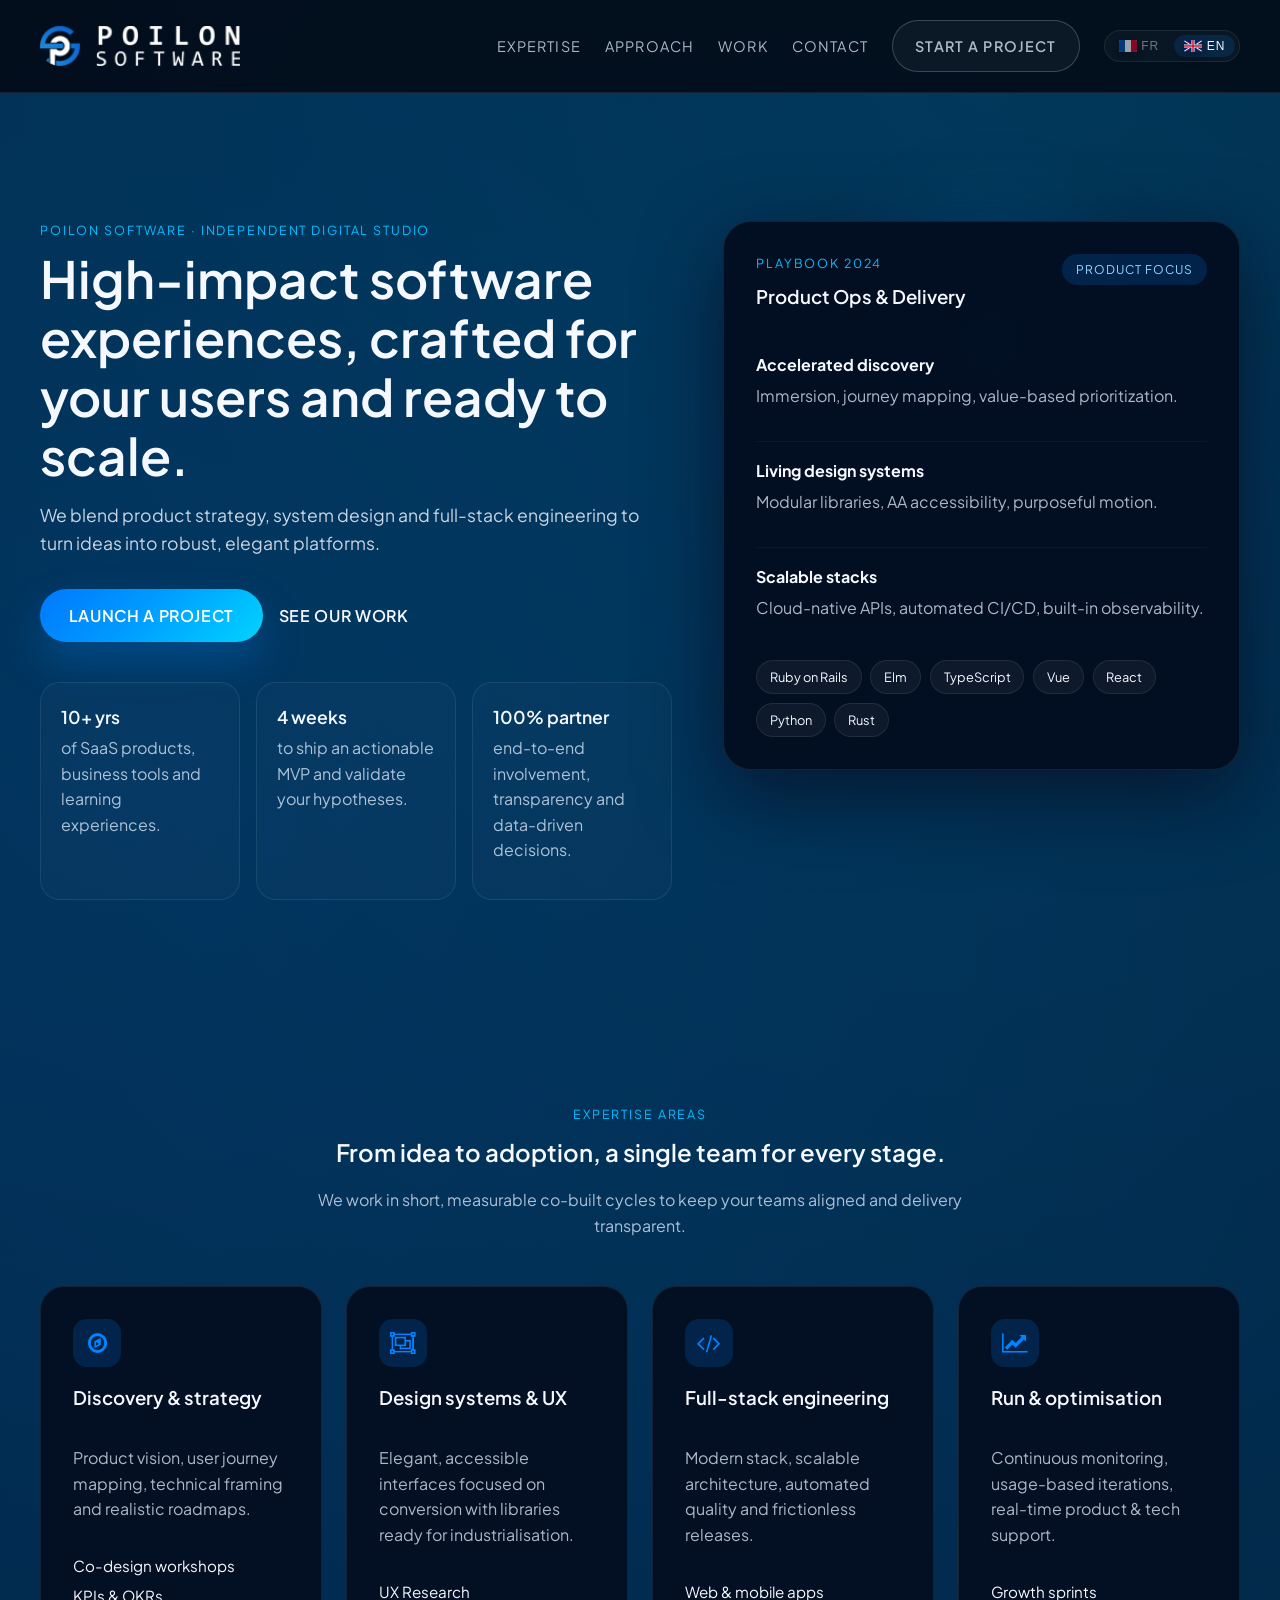
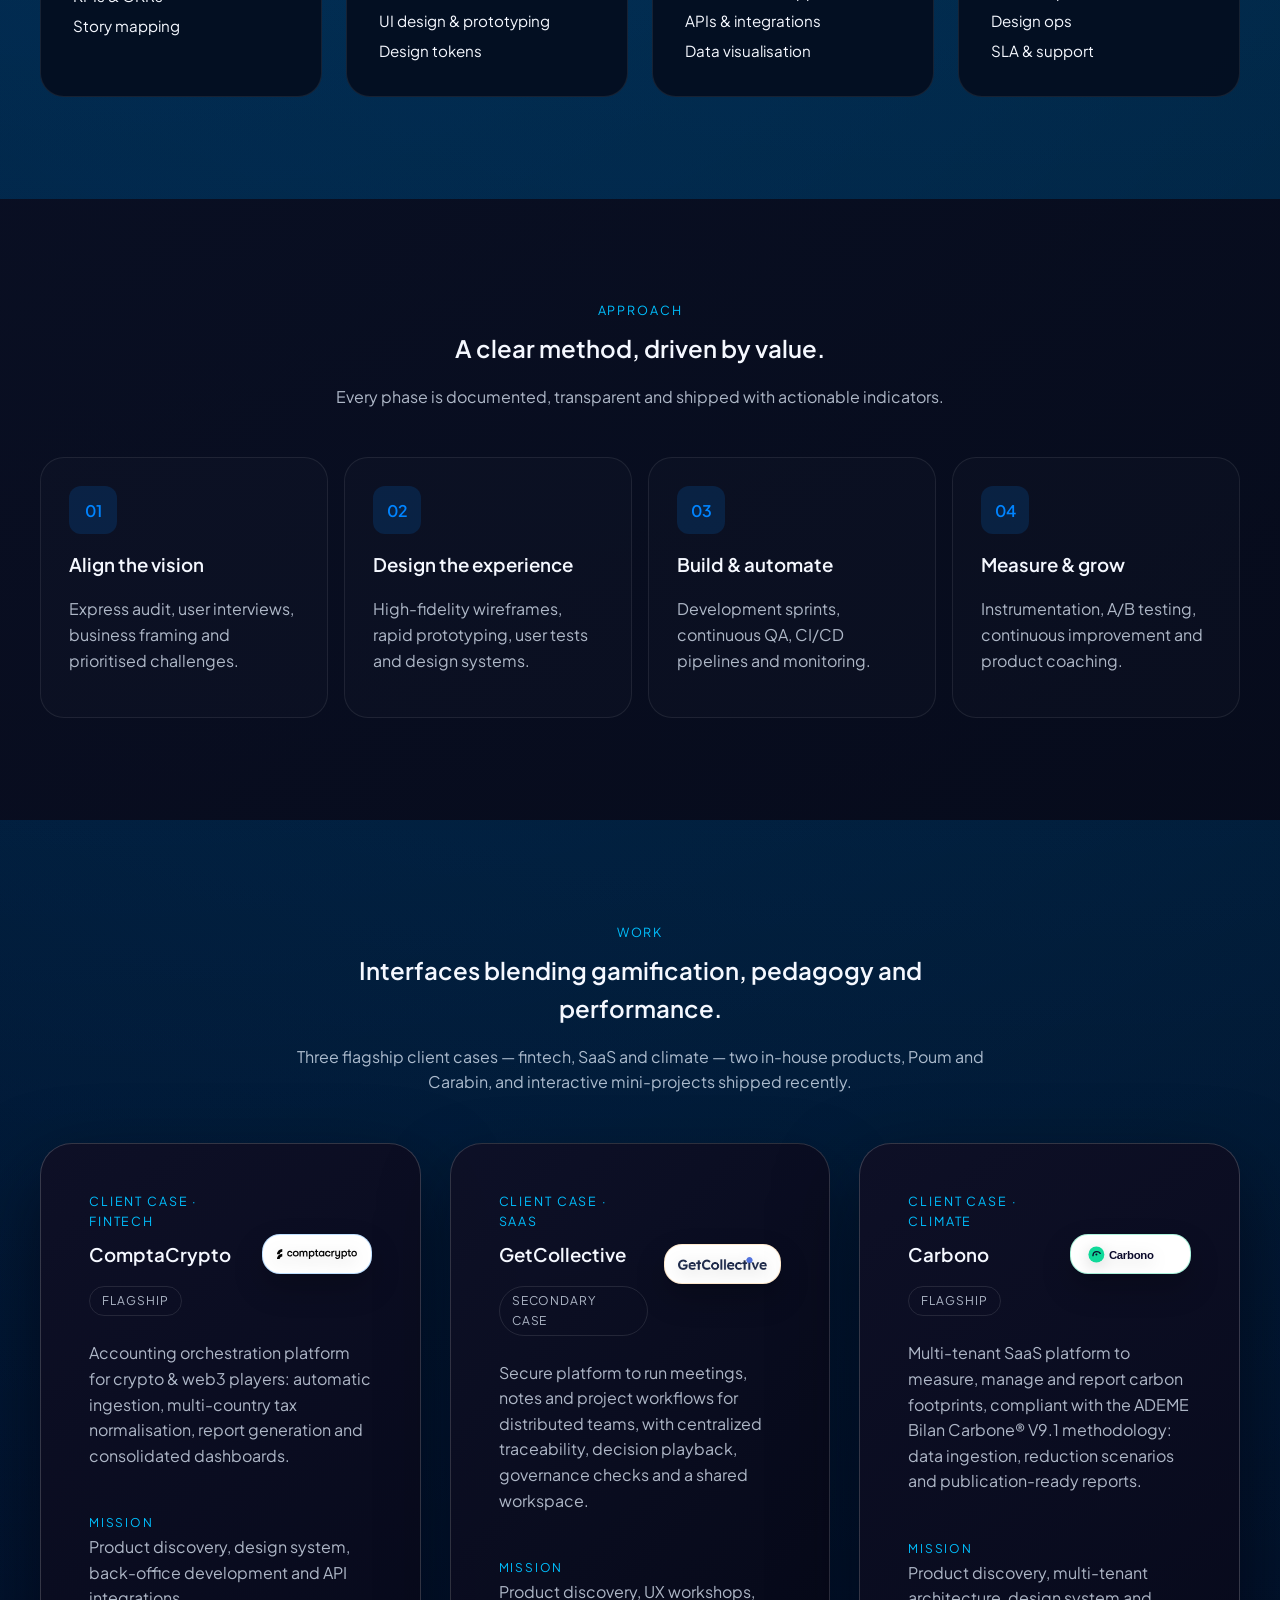
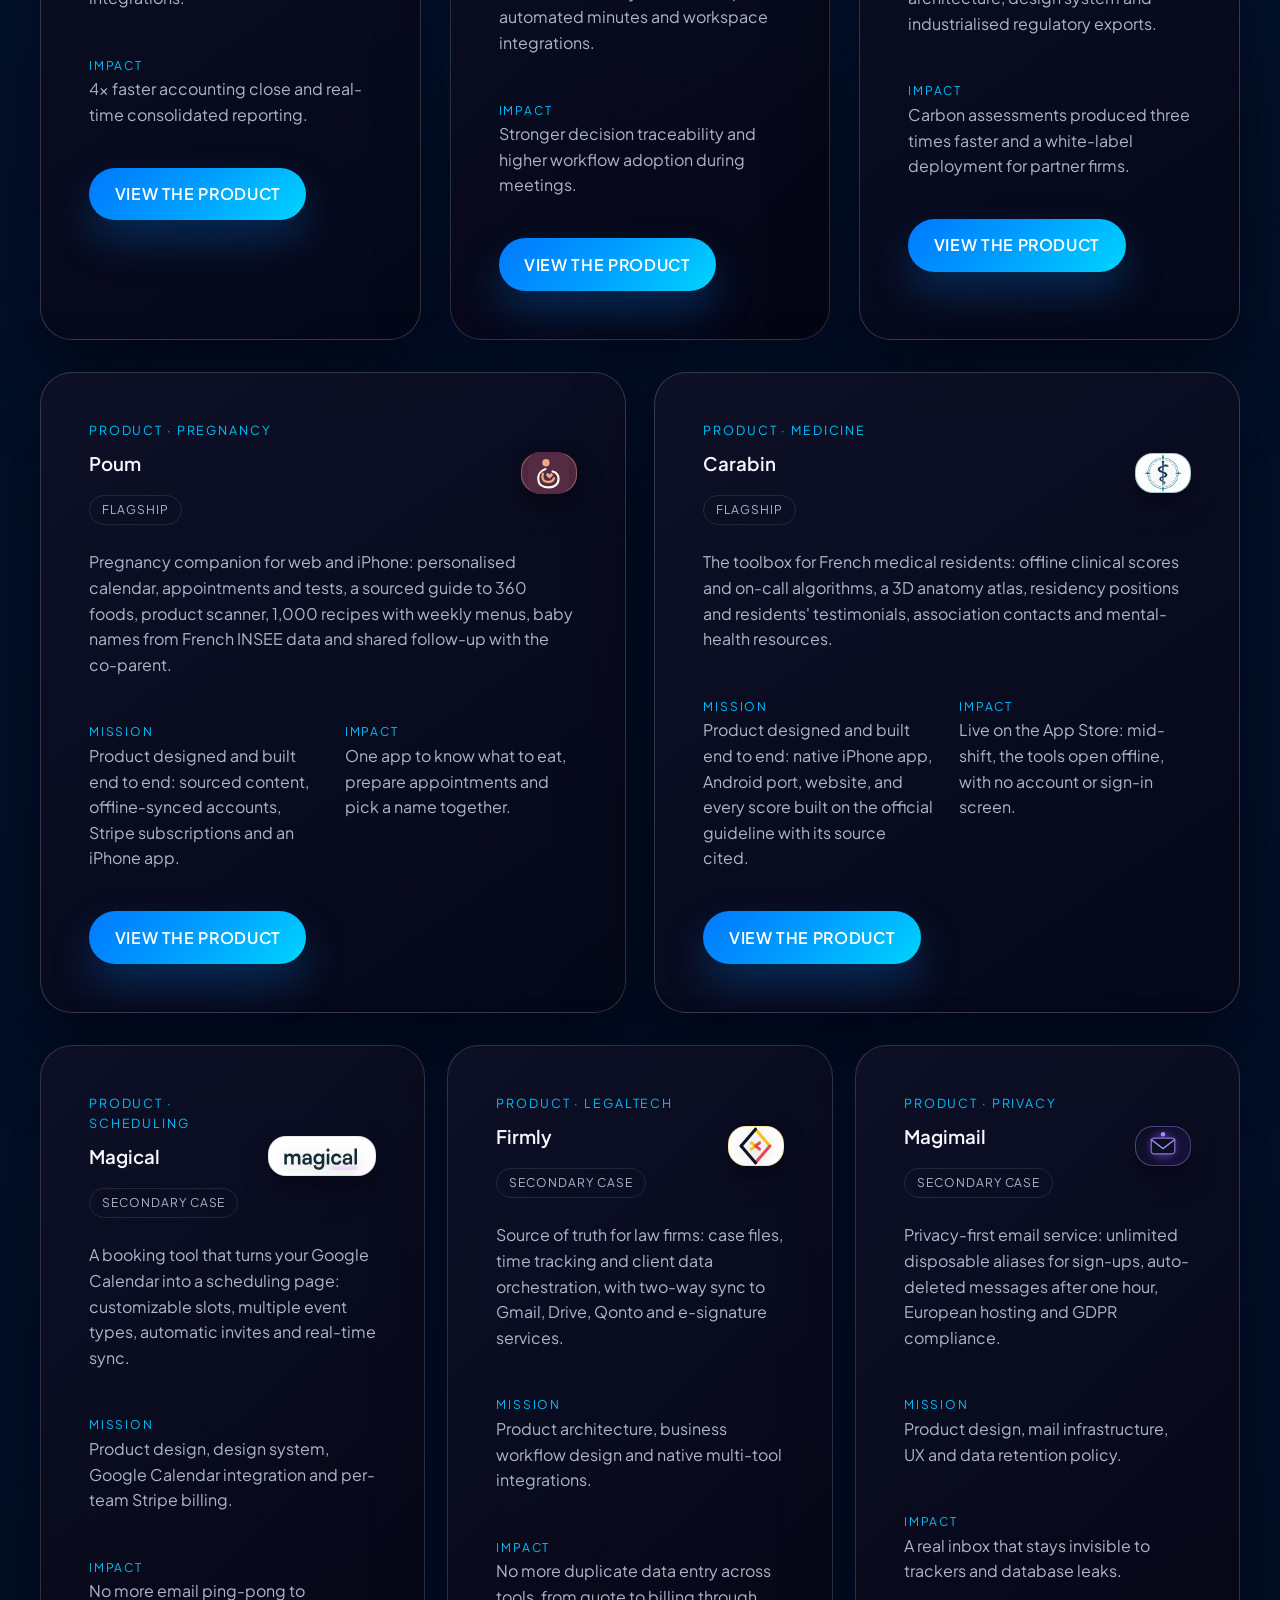
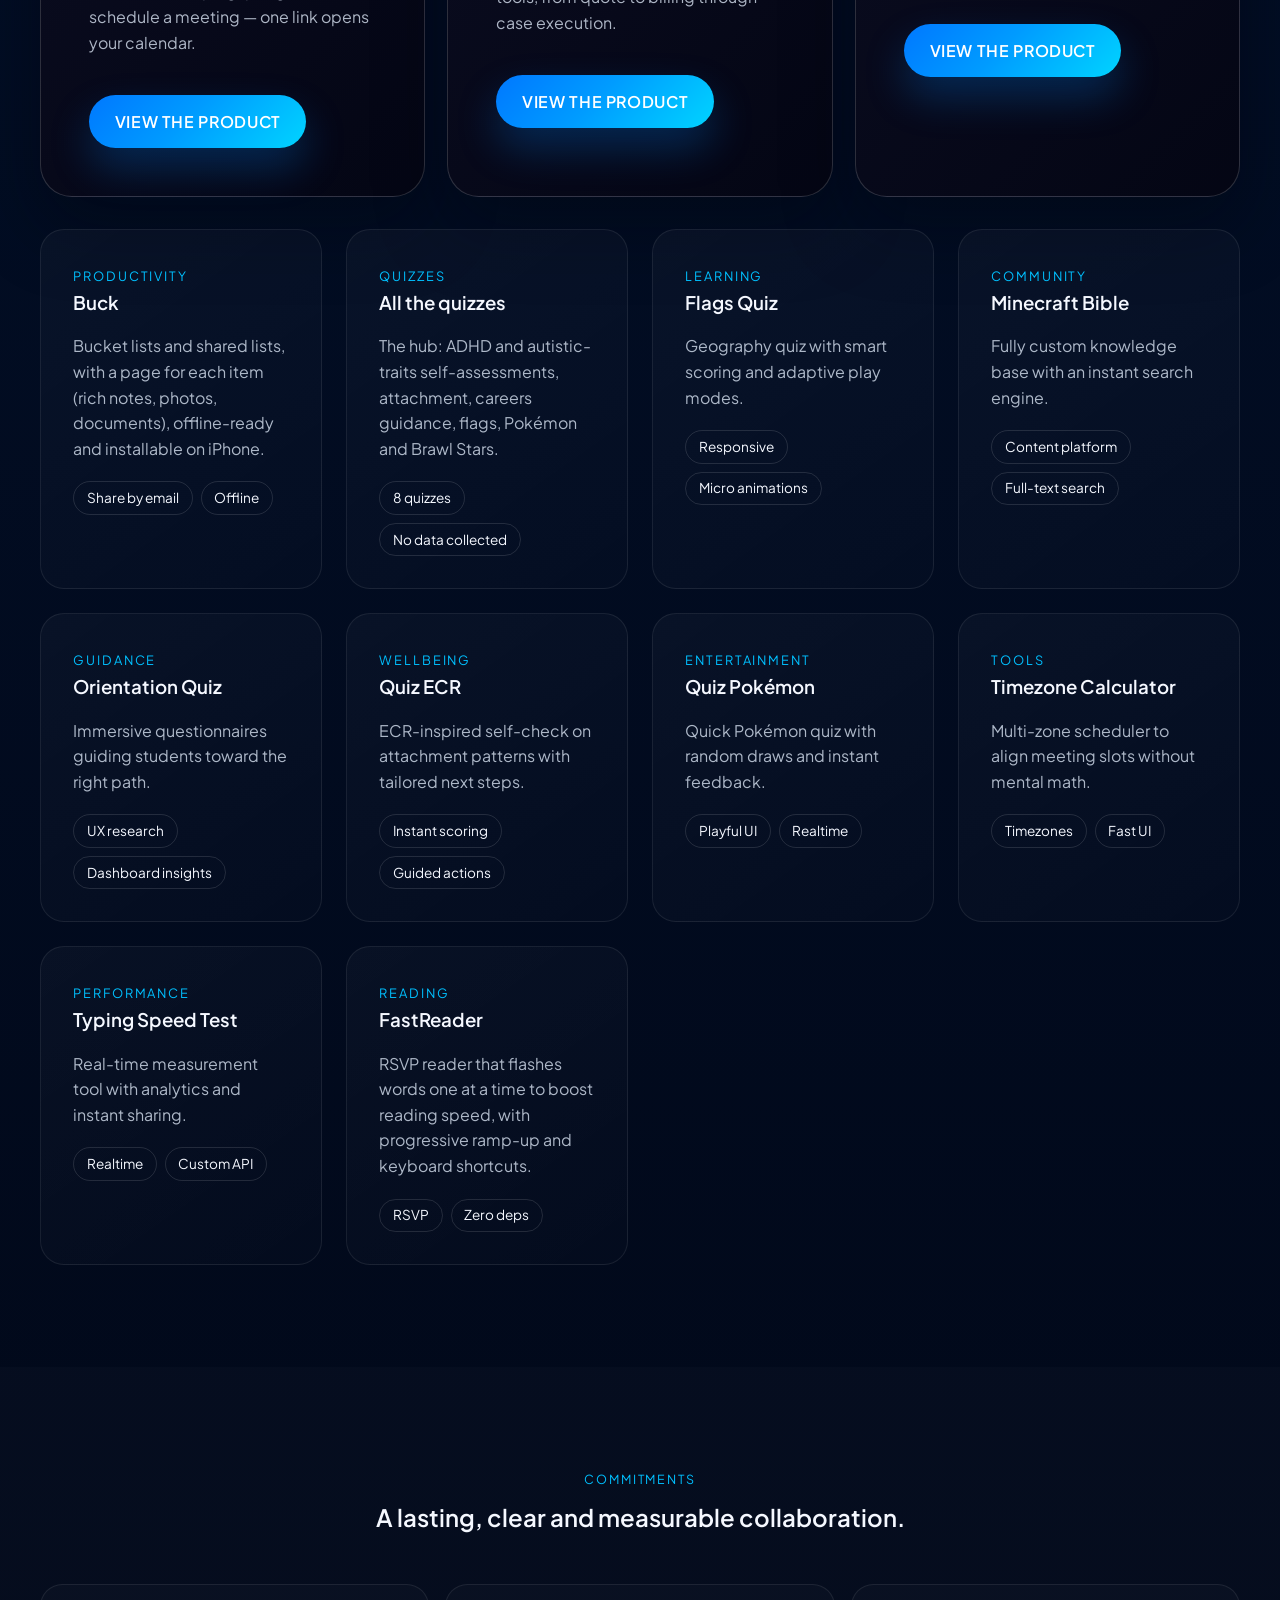
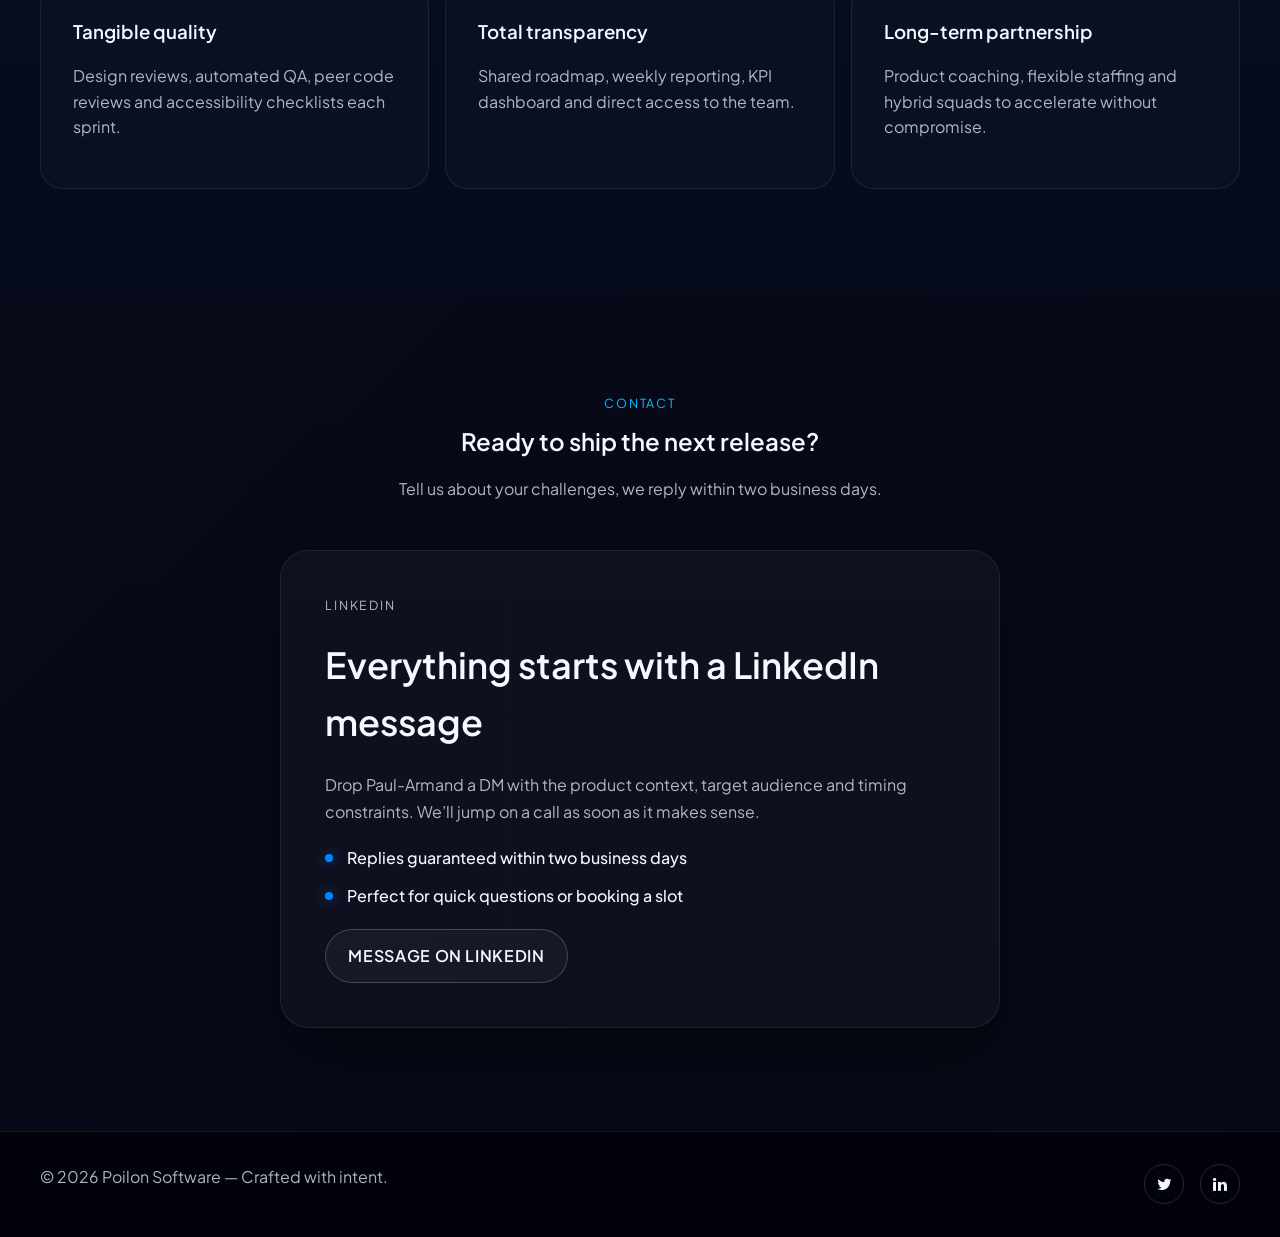
==== commit a11677a4: "Ajoute Poum et Carabin en produits maison, Buck en mini-projet Co-Authored-By: Claude Opus 5.5 <nore" ====
--- a/index.html
+++ b/index.html
@@ -197,7 +197,7 @@
                 <div class="section-header">
                     <p class="eyebrow" data-i18n="work.eyebrow">Réalisations</p>
                     <h2 data-i18n="work.heading">Des interfaces qui mixent gamification, pédagogie et performance.</h2>
-                    <p data-i18n="work.copy">Trois cas clients structurants — fintech, SaaS et climat — accompagnés de produits et mini-projets interactifs livrés ces derniers mois.</p>
+                    <p data-i18n="work.copy">Trois cas clients structurants — fintech, SaaS et climat —, deux produits maison, Poum et Carabin, et des mini-projets interactifs livrés ces derniers mois.</p>
                 </div>
                 <div class="case-highlight">
                     <article class="case-card case-card--primary">
@@ -279,6 +279,60 @@
                         </div>
                     </article>
                 </div>
+                <div class="case-highlight case-highlight--duo">
+                    <article class="case-card case-card--primary">
+                        <div class="case-brand">
+                            <div>
+                                <p class="eyebrow" data-i18n="case.poum.eyebrow">Produit · Grossesse</p>
+                                <h3>Poum</h3>
+                                <span class="case-chip" data-i18n="case.badge.primary">Produit phare</span>
+                            </div>
+                            <div class="case-logo case-logo--poum">
+                                <img src="assets/images/cases/poum-logo.svg" alt="Poum">
+                            </div>
+                        </div>
+                        <p data-i18n="case.poum.body">Compagnon de grossesse sur web et iPhone : calendrier personnalisé, rendez-vous et examens, guide sourcé de 360 aliments, scanner de produits, 1 000 recettes avec menus de la semaine, prénoms INSEE et suivi partagé avec le co-parent.</p>
+                        <div class="case-meta">
+                            <div>
+                                <span data-i18n="case.poum.mission.label">Mission</span>
+                                <p data-i18n="case.poum.mission.copy">Produit conçu et développé de bout en bout : contenu sourcé, comptes synchronisés hors connexion, abonnement Stripe et app iPhone.</p>
+                            </div>
+                            <div>
+                                <span data-i18n="case.poum.impact.label">Impact</span>
+                                <p data-i18n="case.poum.impact.copy">Une seule app pour savoir quoi manger, préparer ses rendez-vous et choisir un prénom à deux.</p>
+                            </div>
+                        </div>
+                        <div class="case-actions">
+                            <a class="btn btn-primary" href="https://poum.app/" target="_blank" rel="noopener noreferrer" data-i18n="case.cta">Voir le produit</a>
+                        </div>
+                    </article>
+                    <article class="case-card case-card--primary">
+                        <div class="case-brand">
+                            <div>
+                                <p class="eyebrow" data-i18n="case.carabin.eyebrow">Produit · Médecine</p>
+                                <h3>Carabin</h3>
+                                <span class="case-chip" data-i18n="case.badge.primary">Produit phare</span>
+                            </div>
+                            <div class="case-logo case-logo--carabin">
+                                <img src="assets/images/cases/carabin-logo.png" alt="Carabin">
+                            </div>
+                        </div>
+                        <p data-i18n="case.carabin.body">La boîte à outils des internes en médecine : scores et algorithmes de garde utilisables hors ligne, atlas anatomique 3D, postes d'internat et témoignages d'internes, contacts des associations et ressources de santé mentale.</p>
+                        <div class="case-meta">
+                            <div>
+                                <span data-i18n="case.carabin.mission.label">Mission</span>
+                                <p data-i18n="case.carabin.mission.copy">Produit conçu et développé de bout en bout : app iPhone native, portage Android, site web, et chaque score construit sur la recommandation officielle avec sa source citée.</p>
+                            </div>
+                            <div>
+                                <span data-i18n="case.carabin.impact.label">Impact</span>
+                                <p data-i18n="case.carabin.impact.copy">Disponible sur l'App Store : en pleine garde, les outils s'ouvrent hors ligne, sans compte ni écran de connexion.</p>
+                            </div>
+                        </div>
+                        <div class="case-actions">
+                            <a class="btn btn-primary" href="https://www.carabinapp.com" target="_blank" rel="noopener noreferrer" data-i18n="case.cta">Voir le produit</a>
+                        </div>
+                    </article>
+                </div>
                 <div class="case-highlight case-highlight--mini">
                     <article class="case-card case-card--secondary">
                         <div class="case-brand">
@@ -360,6 +414,15 @@
                     </article>
                 </div>
                 <div class="project-grid">
+                    <a class="project-card" href="https://bucketlist-poilon.vercel.app" target="_blank" rel="noopener noreferrer">
+                        <span class="project-tag" data-i18n="work.buck.tag">Productivité</span>
+                        <h3>Buck</h3>
+                        <p data-i18n="work.buck.copy">Bucket lists et listes partagées, avec une fiche par élément (notes riches, photos, documents), hors ligne et installable sur iPhone.</p>
+                        <div class="project-labels">
+                            <span data-i18n="work.buck.label1">Partage par email</span>
+                            <span data-i18n="work.buck.label2">Hors ligne</span>
+                        </div>
+                    </a>
                     <a class="project-card" href="https://poilon.com/quiz/" target="_blank" rel="noopener noreferrer">
                         <span class="project-tag" data-i18n="work.quiz.tag">Quiz</span>
                         <h3 data-i18n="work.quiz.title">Tous les quiz</h3>
@@ -569,7 +632,11 @@
                 'approach.step4.body': 'Instrumentation analytics, A/B testing, amélioration continue et coaching produit.',
                 'work.eyebrow': 'Réalisations',
                 'work.heading': 'Des interfaces qui mixent gamification, pédagogie et performance.',
-                'work.copy': 'Trois cas clients structurants — fintech, SaaS et climat — accompagnés de produits et mini-projets interactifs livrés ces derniers mois.',
+                'work.copy': 'Trois cas clients structurants — fintech, SaaS et climat —, deux produits maison, Poum et Carabin, et des mini-projets interactifs livrés ces derniers mois.',
+                'work.buck.tag': 'Productivité',
+                'work.buck.copy': "Bucket lists et listes partagées, avec une fiche par élément (notes riches, photos, documents), hors ligne et installable sur iPhone.",
+                'work.buck.label1': 'Partage par email',
+                'work.buck.label2': 'Hors ligne',
                 'work.quiz.tag': 'Quiz',
                 'work.quiz.title': 'Tous les quiz',
                 'work.quiz.copy': "Le hub : auto-évaluations TDAH et traits autistiques, dépendance affective, orientation, drapeaux, Pokémon et Brawl Stars.",
@@ -630,6 +697,18 @@
                 'case.carbono.mission.copy': "Discovery produit, architecture multi-tenant, design system et industrialisation des exports réglementaires.",
                 'case.carbono.impact.label': 'Impact',
                 'case.carbono.impact.copy': 'Production de bilans carbone divisée par trois et marque blanche déployée pour les cabinets partenaires.',
+                'case.poum.eyebrow': 'Produit · Grossesse',
+                'case.poum.body': "Compagnon de grossesse sur web et iPhone : calendrier personnalisé, rendez-vous et examens, guide sourcé de 360 aliments, scanner de produits, 1 000 recettes avec menus de la semaine, prénoms INSEE et suivi partagé avec le co-parent.",
+                'case.poum.mission.label': 'Mission',
+                'case.poum.mission.copy': 'Produit conçu et développé de bout en bout : contenu sourcé, comptes synchronisés hors connexion, abonnement Stripe et app iPhone.',
+                'case.poum.impact.label': 'Impact',
+                'case.poum.impact.copy': 'Une seule app pour savoir quoi manger, préparer ses rendez-vous et choisir un prénom à deux.',
+                'case.carabin.eyebrow': 'Produit · Médecine',
+                'case.carabin.body': "La boîte à outils des internes en médecine : scores et algorithmes de garde utilisables hors ligne, atlas anatomique 3D, postes d'internat et témoignages d'internes, contacts des associations et ressources de santé mentale.",
+                'case.carabin.mission.label': 'Mission',
+                'case.carabin.mission.copy': 'Produit conçu et développé de bout en bout : app iPhone native, portage Android, site web, et chaque score construit sur la recommandation officielle avec sa source citée.',
+                'case.carabin.impact.label': 'Impact',
+                'case.carabin.impact.copy': "Disponible sur l'App Store : en pleine garde, les outils s'ouvrent hors ligne, sans compte ni écran de connexion.",
                 'case.magical.eyebrow': 'Produit · Scheduling',
                 'case.magical.body': "Outil de prise de rendez-vous qui transforme votre Google Agenda en page de réservation : créneaux personnalisables, multi-événements, invitations automatiques et synchronisation temps réel.",
                 'case.magical.mission.label': 'Mission',
@@ -732,7 +811,11 @@
                 'approach.step4.body': 'Instrumentation, A/B testing, continuous improvement and product coaching.',
                 'work.eyebrow': 'Work',
                 'work.heading': 'Interfaces blending gamification, pedagogy and performance.',
-                'work.copy': 'Three flagship client cases — fintech, SaaS and climate — paired with interactive products and mini-projects shipped recently.',
+                'work.copy': 'Three flagship client cases — fintech, SaaS and climate — two in-house products, Poum and Carabin, and interactive mini-projects shipped recently.',
+                'work.buck.tag': 'Productivity',
+                'work.buck.copy': 'Bucket lists and shared lists, with a page for each item (rich notes, photos, documents), offline-ready and installable on iPhone.',
+                'work.buck.label1': 'Share by email',
+                'work.buck.label2': 'Offline',
                 'work.quiz.tag': 'Quizzes',
                 'work.quiz.title': 'All the quizzes',
                 'work.quiz.copy': 'The hub: ADHD and autistic-traits self-assessments, attachment, careers guidance, flags, Pokémon and Brawl Stars.',
@@ -793,6 +876,18 @@
                 'case.carbono.mission.copy': 'Product discovery, multi-tenant architecture, design system and industrialised regulatory exports.',
                 'case.carbono.impact.label': 'Impact',
                 'case.carbono.impact.copy': 'Carbon assessments produced three times faster and a white-label deployment for partner firms.',
+                'case.poum.eyebrow': 'Product · Pregnancy',
+                'case.poum.body': 'Pregnancy companion for web and iPhone: personalised calendar, appointments and tests, a sourced guide to 360 foods, product scanner, 1,000 recipes with weekly menus, baby names from French INSEE data and shared follow-up with the co-parent.',
+                'case.poum.mission.label': 'Mission',
+                'case.poum.mission.copy': 'Product designed and built end to end: sourced content, offline-synced accounts, Stripe subscriptions and an iPhone app.',
+                'case.poum.impact.label': 'Impact',
+                'case.poum.impact.copy': 'One app to know what to eat, prepare appointments and pick a name together.',
+                'case.carabin.eyebrow': 'Product · Medicine',
+                'case.carabin.body': 'The toolbox for French medical residents: offline clinical scores and on-call algorithms, a 3D anatomy atlas, residency positions and residents\' testimonials, association contacts and mental-health resources.',
+                'case.carabin.mission.label': 'Mission',
+                'case.carabin.mission.copy': 'Product designed and built end to end: native iPhone app, Android port, website, and every score built on the official guideline with its source cited.',
+                'case.carabin.impact.label': 'Impact',
+                'case.carabin.impact.copy': 'Live on the App Store: mid-shift, the tools open offline, with no account or sign-in screen.',
                 'case.magical.eyebrow': 'Product · Scheduling',
                 'case.magical.body': 'A booking tool that turns your Google Calendar into a scheduling page: customizable slots, multiple event types, automatic invites and real-time sync.',
                 'case.magical.mission.label': 'Mission',
--- a/assets/css/site.css
+++ b/assets/css/site.css
@@ -593,6 +593,25 @@
     background: #fff;
     border-color: rgba(15, 217, 153, 0.35);
     width: 140px;
+}
+
+.case-logo--poum {
+    background: #542b43;
+    border-color: rgba(237, 170, 132, 0.45);
+    width: 56px;
+    padding: 0.4rem;
+}
+
+.case-logo--carabin {
+    background: #fff;
+    border-color: rgba(10, 100, 120, 0.35);
+    width: 56px;
+    padding: 0.3rem;
+}
+
+.case-highlight--duo {
+    margin-top: 0;
+    grid-template-columns: repeat(auto-fit, minmax(min(100%, 440px), 1fr));
 }
 
 .case-highlight--mini {
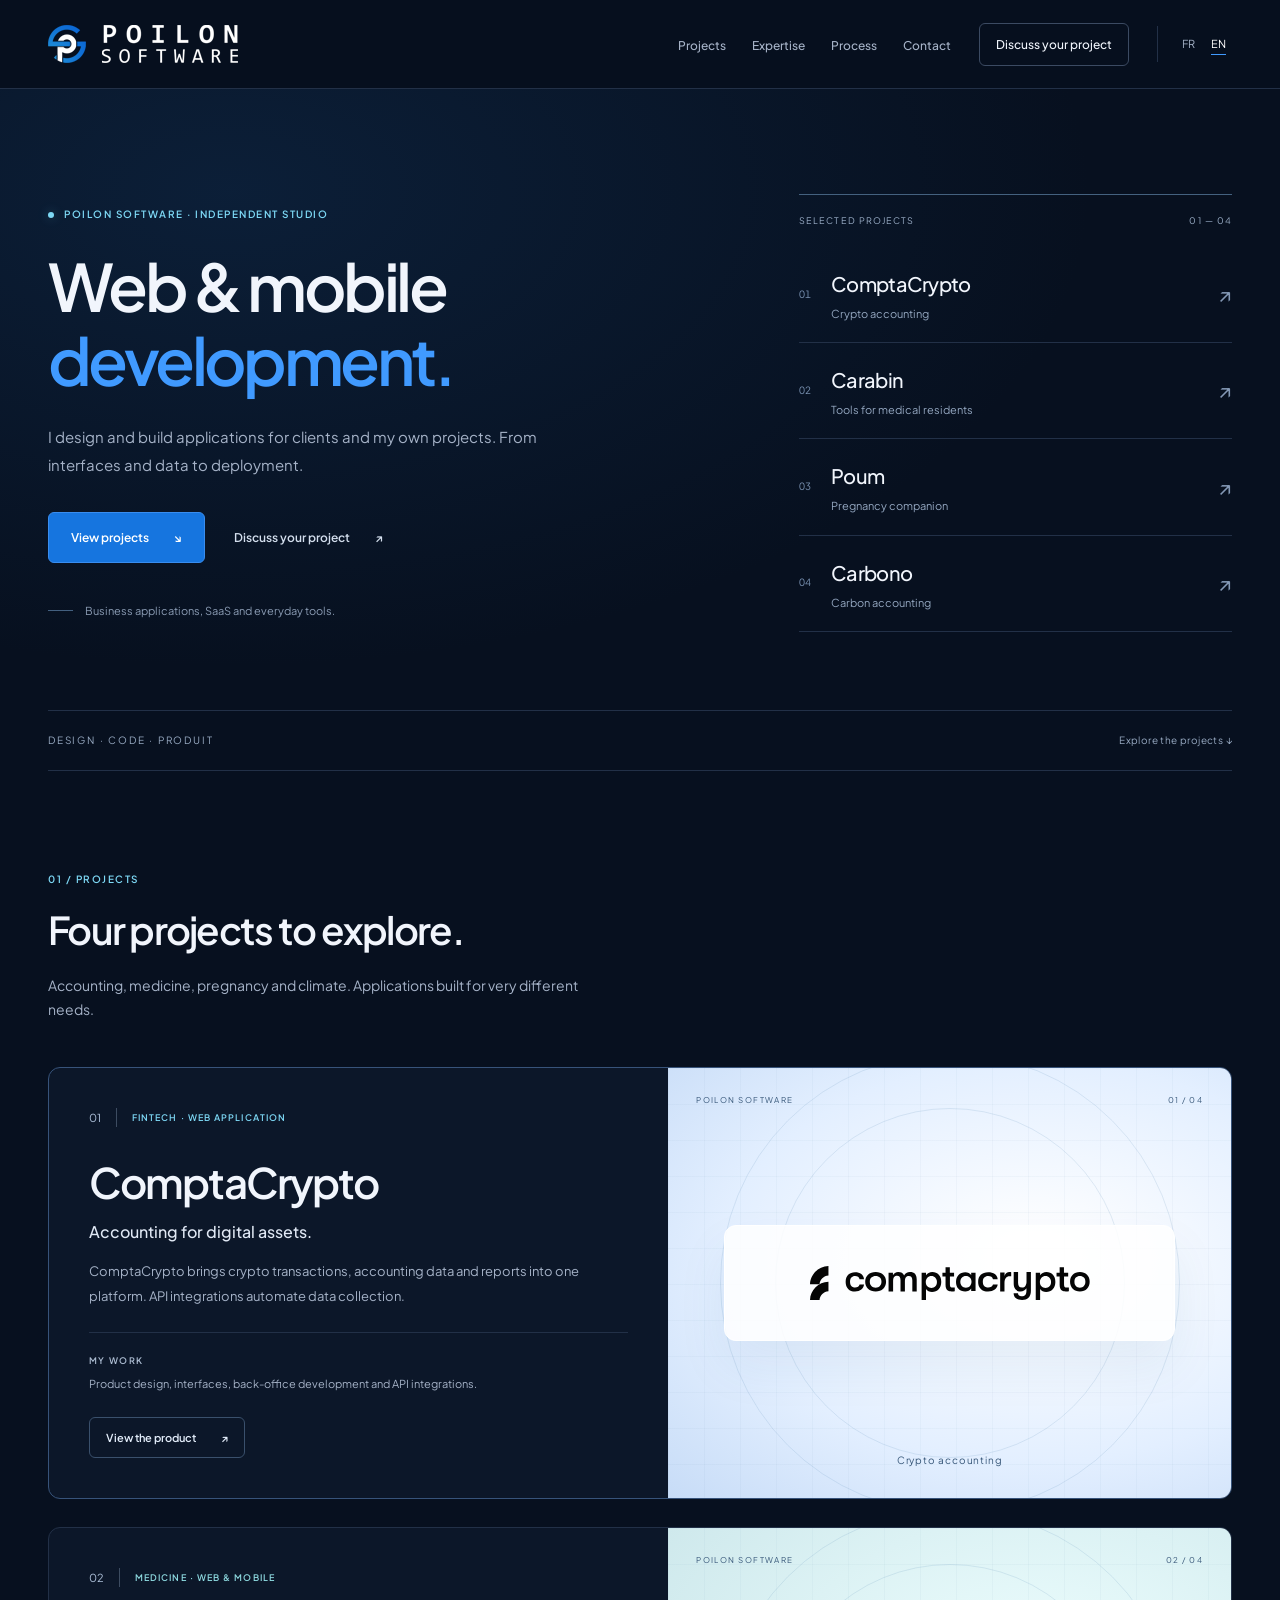
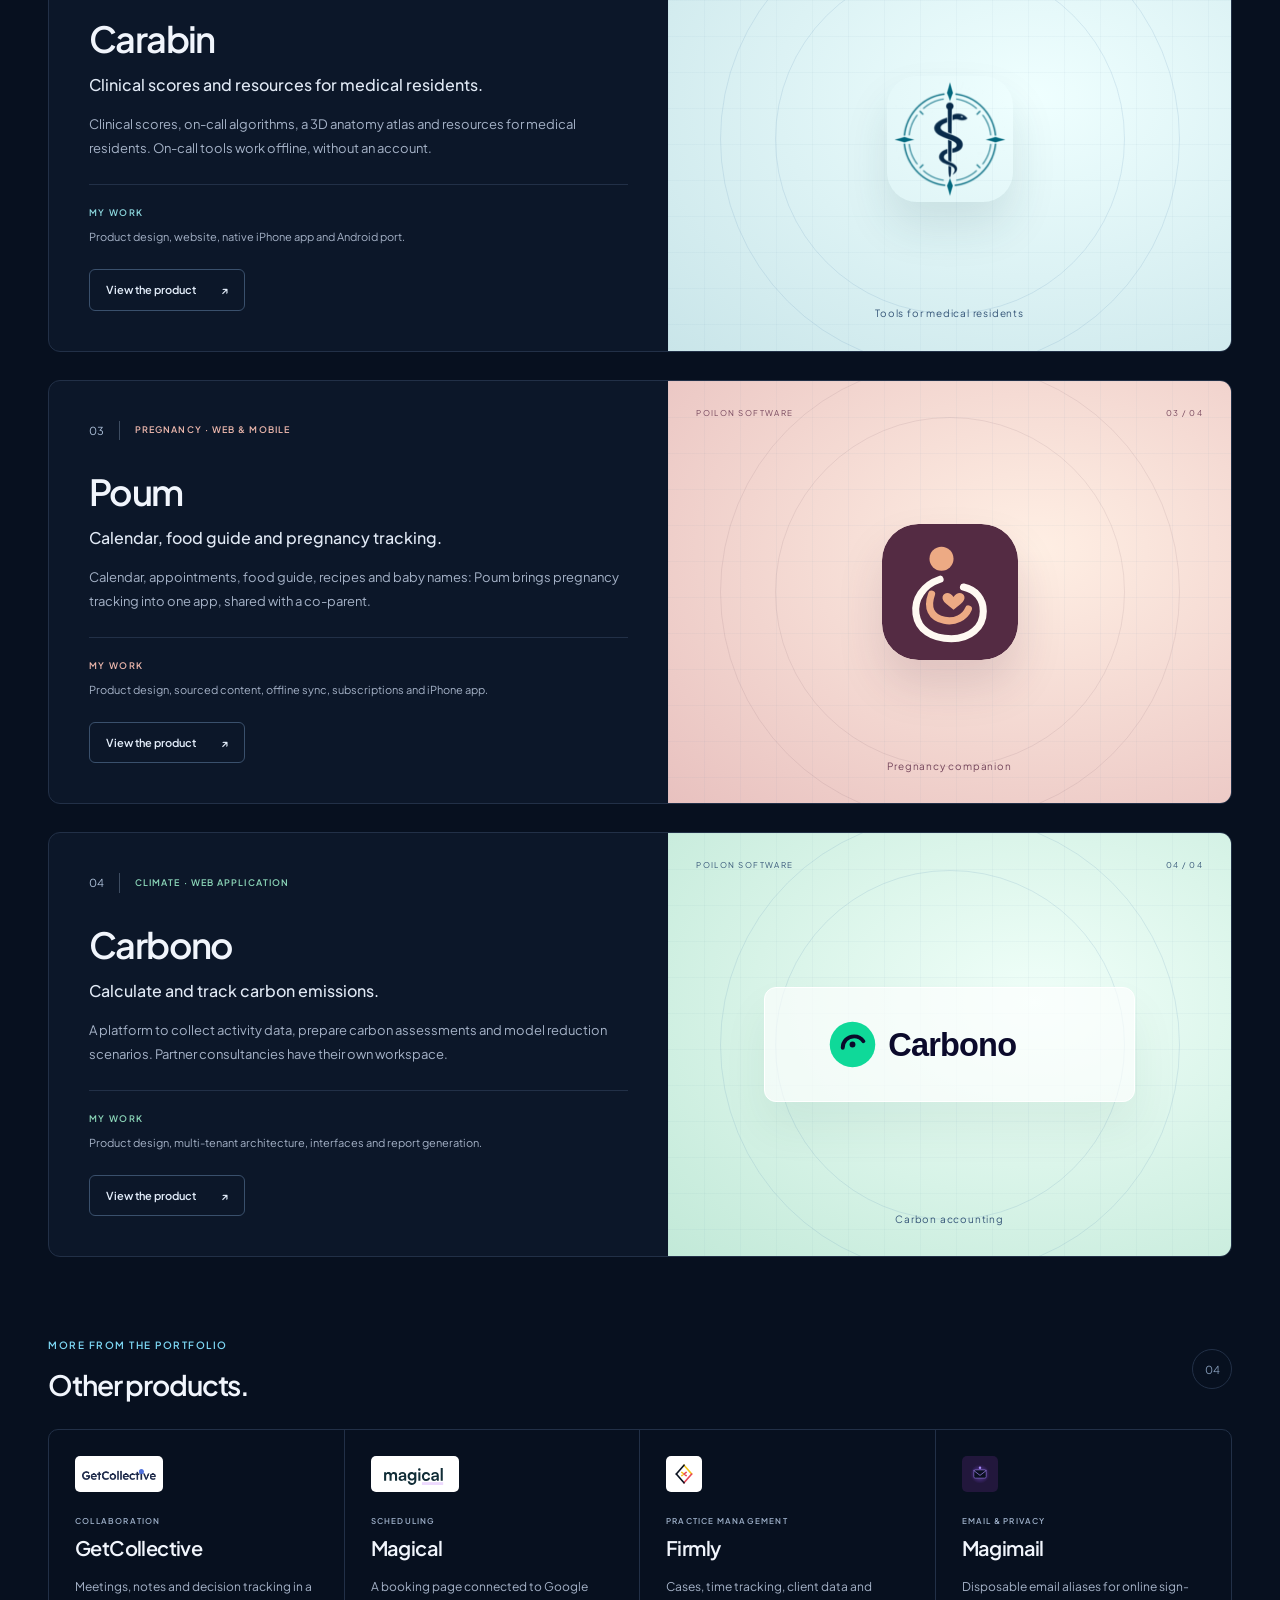
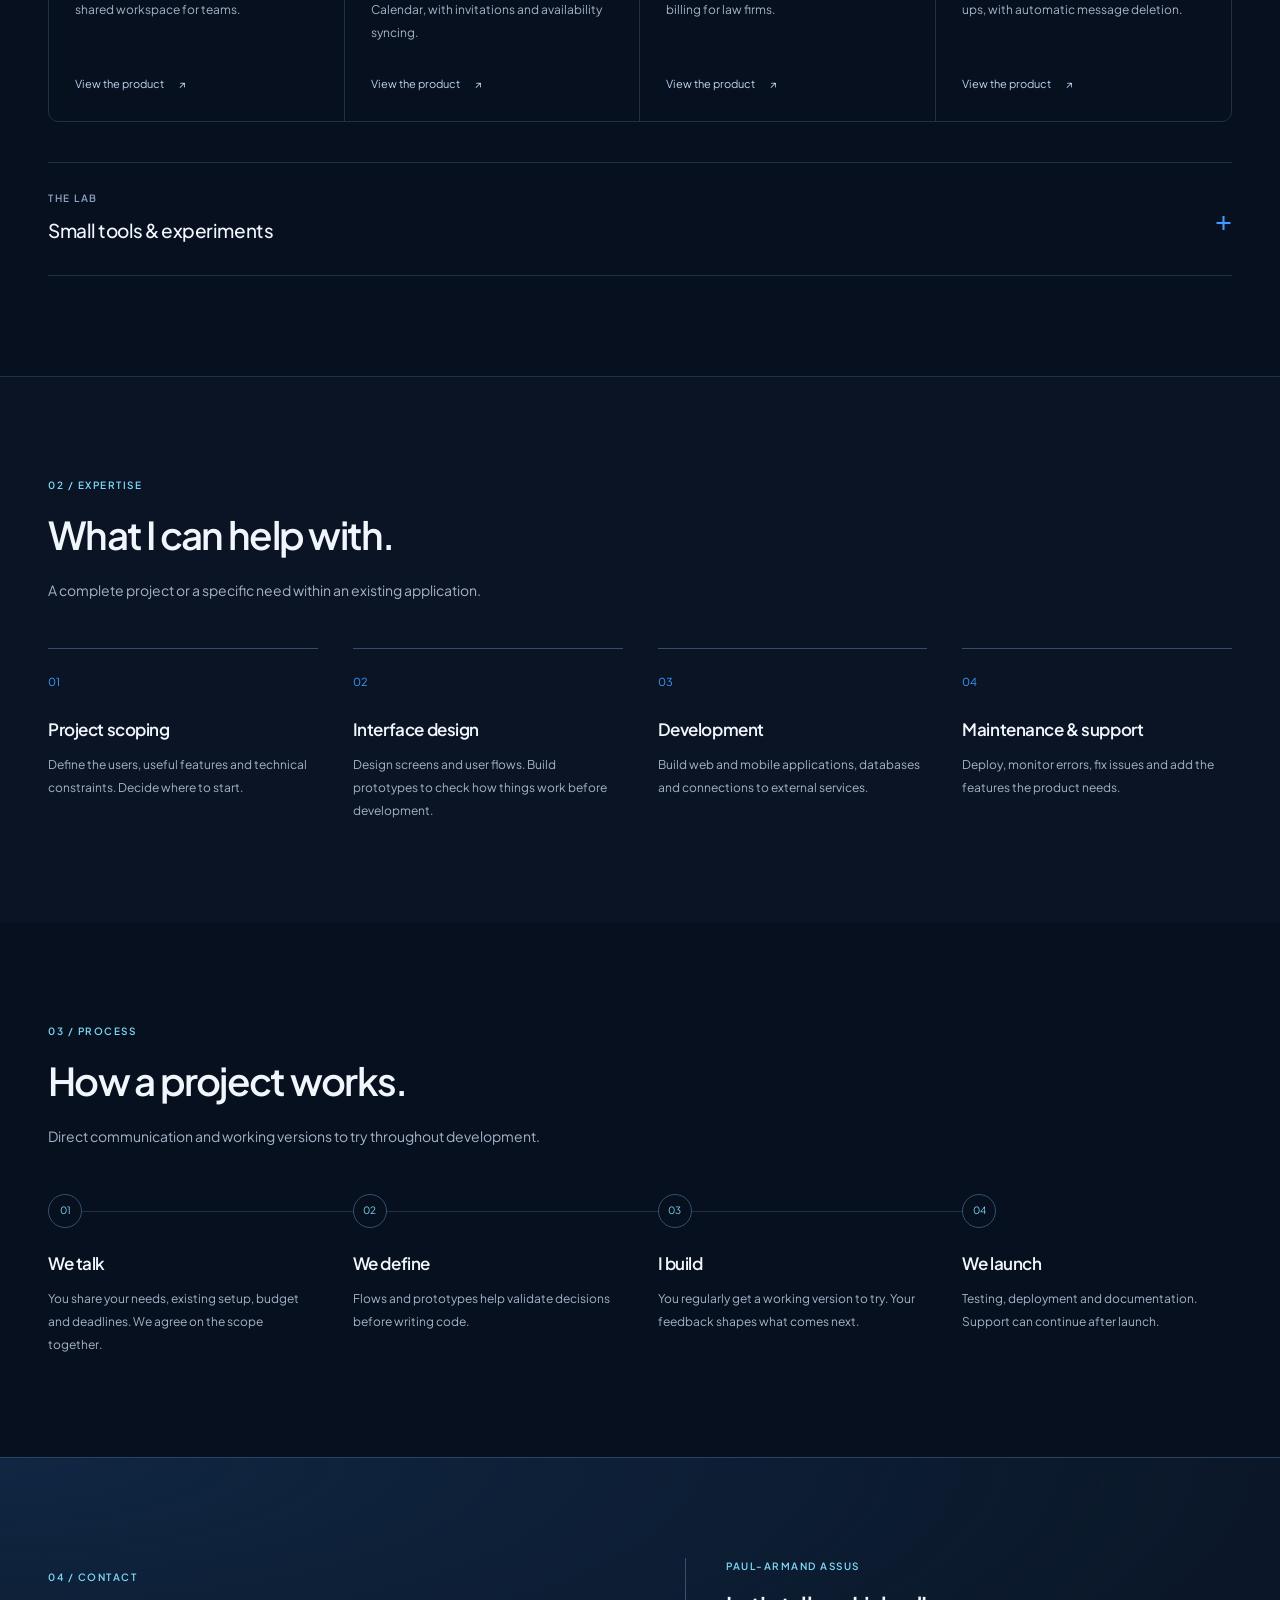
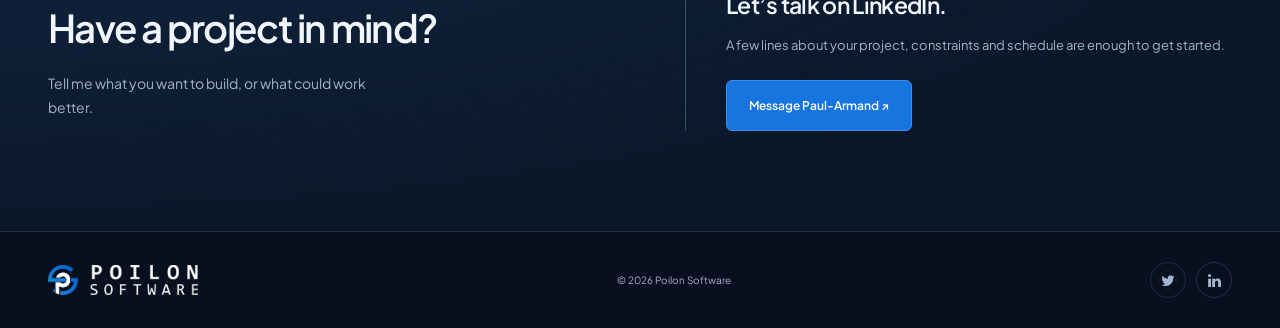
==== commit 4027cd92: "Refond le portfolio et met en avant les quatre projets principaux" ====
--- a/index.html
+++ b/index.html
@@ -1,1040 +1,885 @@
 <!doctype html>
+
 <html lang="fr">
-<head>
-    <meta charset="utf-8">
-    <meta http-equiv="x-ua-compatible" content="ie=edge">
-    <title>Poilon Software · Studio produit & ingénierie</title>
-    <meta name="viewport" content="width=device-width, initial-scale=1">
-    <meta name="description" content="Poilon Software imagine, design et développe des produits digitaux sur mesure pour les entreprises ambitieuses.">
-    <link rel="shortcut icon" type="image/png" href="assets/images/favicon.ico">
-    <link rel="preconnect" href="https://fonts.googleapis.com">
-    <link rel="preconnect" href="https://fonts.gstatic.com" crossorigin>
-    <link rel="stylesheet" href="assets/css/font-awesome.min.css">
-    <link rel="stylesheet" href="assets/css/site.css?v=3">
-</head>
-<body>
+  <head>
+    <meta charset="utf-8" />
+    <meta content="ie=edge" http-equiv="x-ua-compatible" />
+    <title>Poilon Software · Développement web &amp; mobile</title>
+    <meta content="width=device-width, initial-scale=1" name="viewport" />
+    <meta
+      content="Applications web et mobiles, du développement à la mise en ligne. Découvrez ComptaCrypto, Carabin, Poum et Carbono."
+      name="description"
+    />
+    <link
+      href="assets/images/favicon.ico"
+      rel="shortcut icon"
+      type="image/x-icon"
+    />
+    <link href="https://fonts.googleapis.com" rel="preconnect" />
+    <link crossorigin="" href="https://fonts.gstatic.com" rel="preconnect" />
+    <link href="assets/css/font-awesome.min.css" rel="stylesheet" />
+    <link href="assets/css/site.css?v=4" rel="stylesheet" />
+    <meta content="#07101f" name="theme-color" />
+    <meta
+      content="Poilon Software · Développement web &amp; mobile"
+      property="og:title"
+    />
+    <meta
+      content="Applications web et mobiles, du développement à la mise en ligne. Découvrez ComptaCrypto, Carabin, Poum et Carbono."
+      property="og:description"
+    />
+    <meta content="website" property="og:type" />
+    <meta content="fr_FR" property="og:locale" />
+  </head>
+  <body>
+    <a class="skip-link" data-i18n="skip" href="#main">Aller au contenu</a>
     <header class="site-header">
-        <div class="container header-inner">
-            <a class="brand" href="#home">
-                <img src="assets/images/logo.png" alt="Poilon Software">
-                <span class="sr-only">Poilon Software</span>
-            </a>
-            <button class="nav-toggle" aria-expanded="false" aria-controls="siteNav" data-nav-toggle>
-                <span class="sr-only" data-i18n="nav.toggleOpenLabel">Ouvrir le menu</span>
-                <span></span>
-                <span></span>
-                <span></span>
+      <div class="container header-inner">
+        <a class="brand" href="#home">
+          <img
+            alt="Poilon Software"
+            height="38"
+            src="assets/images/logo.png"
+            width="190"
+          />
+        </a>
+        <button
+          aria-controls="siteNav"
+          aria-expanded="false"
+          class="nav-toggle"
+          data-nav-toggle=""
+          type="button"
+        >
+          <span class="sr-only" data-i18n="nav.toggleOpenLabel"
+            >Ouvrir le menu</span
+          >
+          <span></span>
+          <span></span>
+          <span></span>
+        </button>
+        <nav aria-label="Navigation principale" class="site-nav" id="siteNav">
+          <ul>
+            <li><a data-i18n="nav.work" href="#realisations">Projets</a></li>
+            <li>
+              <a data-i18n="nav.expertises" href="#expertises">Savoir-faire</a>
+            </li>
+            <li><a data-i18n="nav.approach" href="#approche">Méthode</a></li>
+            <li><a data-i18n="nav.contact" href="#contact">Contact</a></li>
+          </ul>
+          <a class="btn btn-pill" data-i18n="nav.cta" href="#contact"
+            >Parlons de votre projet</a
+          >
+          <div class="lang-switch" data-lang-switch="">
+            <button
+              aria-label="Français"
+              class="lang-btn"
+              data-lang="fr"
+              data-lang-btn=""
+              type="button"
+            >
+              <span>FR</span>
             </button>
-            <nav class="site-nav" id="siteNav">
-                <ul>
-                    <li><a href="#expertises" data-i18n="nav.expertises">Expertises</a></li>
-                    <li><a href="#approche" data-i18n="nav.approach">Approche</a></li>
-                    <li><a href="#realisations" data-i18n="nav.work">Réalisations</a></li>
-                    <li><a href="#contact" data-i18n="nav.contact">Contact</a></li>
-                </ul>
-                <a class="btn btn-pill" href="#contact" data-i18n="nav.cta">Parlons projet</a>
-                <div class="lang-switch" data-lang-switch>
-                    <button class="lang-btn" type="button" data-lang-btn data-lang="fr">
-                        <img src="assets/images/flag-fr.svg" alt="Français">
-                        <span>FR</span>
-                    </button>
-                    <button class="lang-btn" type="button" data-lang-btn data-lang="en">
-                        <img src="assets/images/flag-en.svg" alt="English">
-                        <span>EN</span>
-                    </button>
-                </div>
-            </nav>
+            <button
+              aria-label="English"
+              class="lang-btn"
+              data-lang="en"
+              data-lang-btn=""
+              type="button"
+            >
+              <span>EN</span>
+            </button>
+          </div>
+        </nav>
+      </div>
+    </header>
+    <main id="main">
+      <section class="hero" id="home">
+        <div class="container hero-grid">
+          <div class="hero-content">
+            <p class="eyebrow hero-eyebrow">
+              <span aria-hidden="true" class="status-dot"></span
+              ><span data-i18n="hero.eyebrow"
+                >Poilon Software · Studio indépendant</span
+              >
+            </p>
+            <h1>
+              <span data-i18n="hero.heading">Développement</span><br /><span
+                class="text-blue"
+                data-i18n="hero.heading2"
+                >web &amp; mobile.</span
+              >
+            </h1>
+            <p class="lead" data-i18n="hero.lead">
+              Je conçois et développe des applications pour mes clients et mes
+              propres projets. De l’interface aux données, jusqu’à la mise en
+              ligne.
+            </p>
+            <div class="hero-cta">
+              <a class="btn btn-primary" href="#realisations"
+                ><span data-i18n="hero.ctaSecondary">Voir les projets</span
+                ><span aria-hidden="true">↘</span></a
+              ><a class="btn btn-link" href="#contact"
+                ><span data-i18n="nav.cta">Parlons de votre projet</span
+                ><span aria-hidden="true">↗</span></a
+              >
+            </div>
+            <div class="hero-note">
+              <span aria-hidden="true" class="small-rule"></span
+              ><span data-i18n="hero.note"
+                >Applications métier, SaaS et outils du quotidien.</span
+              >
+            </div>
+          </div>
+          <div class="hero-index">
+            <div class="index-heading">
+              <span data-i18n="selected">Sélection de projets</span
+              ><span>01 — 04</span>
+            </div>
+            <a class="index-item" href="#comptacrypto"
+              ><span class="index-number">01</span
+              ><span class="index-title"
+                >ComptaCrypto<small data-i18n="index.comptacrypto"
+                  >Comptabilité crypto</small
+                ></span
+              ><span aria-hidden="true" class="index-arrow">↗</span></a
+            ><a class="index-item" href="#carabin"
+              ><span class="index-number">02</span
+              ><span class="index-title"
+                >Carabin<small data-i18n="index.carabin"
+                  >Outils pour les internes</small
+                ></span
+              ><span aria-hidden="true" class="index-arrow">↗</span></a
+            ><a class="index-item" href="#poum"
+              ><span class="index-number">03</span
+              ><span class="index-title"
+                >Poum<small data-i18n="index.poum"
+                  >Suivi de grossesse</small
+                ></span
+              ><span aria-hidden="true" class="index-arrow">↗</span></a
+            ><a class="index-item" href="#carbono"
+              ><span class="index-number">04</span
+              ><span class="index-title"
+                >Carbono<small data-i18n="index.carbono"
+                  >Bilan carbone</small
+                ></span
+              ><span aria-hidden="true" class="index-arrow">↗</span></a
+            >
+          </div>
         </div>
-    </header>
-
-    <main>
-        <section class="hero" id="home">
-            <div class="container hero-grid">
-                <div class="hero-content">
-                    <p class="eyebrow" data-i18n="hero.eyebrow">Poilon Software · Studio digital indépendant</p>
-                    <h1 data-i18n="hero.heading">Des expériences logicielles à fort impact, dessinées pour vos utilisateurs et prêtes à scaler.</h1>
-                    <p class="lead" data-i18n="hero.lead">Nous associons stratégie produit, design systémique et ingénierie full-stack pour transformer vos idées en plateformes robustes et élégantes.</p>
-                    <div class="hero-cta">
-                        <a class="btn btn-primary" href="#contact" data-i18n="hero.ctaPrimary">Lancer un projet</a>
-                        <a class="btn btn-link" href="#realisations" data-i18n="hero.ctaSecondary">Voir nos réalisations</a>
-                    </div>
-                    <div class="hero-stats">
-                        <div class="stat-card">
-                            <span data-i18n="hero.stat1.title">10+ ans</span>
-                            <p data-i18n="hero.stat1.body">de produits SaaS, outils métiers et expériences éducatives.</p>
-                        </div>
-                        <div class="stat-card">
-                            <span data-i18n="hero.stat2.title">4 semaines</span>
-                            <p data-i18n="hero.stat2.body">pour livrer un MVP actionnable et tester vos hypothèses.</p>
-                        </div>
-                        <div class="stat-card">
-                            <span data-i18n="hero.stat3.title">100% partenaire</span>
-                            <p data-i18n="hero.stat3.body">implication end-to-end, transparence et décisions data-driven.</p>
-                        </div>
-                    </div>
-                </div>
-                <div class="hero-panel">
-                    <div class="panel-header">
-                        <div>
-                            <p class="eyebrow" data-i18n="hero.panel.eyebrow">Playbook 2024</p>
-                            <h3 data-i18n="hero.panel.heading">Product Ops & Delivery</h3>
-                        </div>
-                        <span class="badge" data-i18n="hero.panel.badge">Focus produit</span>
-                    </div>
-                    <ul class="panel-list">
-                        <li>
-                            <strong data-i18n="hero.panel.point1.title">Discovery accélérée</strong>
-                            <p data-i18n="hero.panel.point1.body">Immersion, cartographie des parcours, priorisation par la valeur.</p>
-                        </li>
-                        <li>
-                            <strong data-i18n="hero.panel.point2.title">Design systems vivants</strong>
-                            <p data-i18n="hero.panel.point2.body">Libraries modulaires, accessibilité AA, motion utile.</p>
-                        </li>
-                        <li>
-                            <strong data-i18n="hero.panel.point3.title">Stacks scalables</strong>
-                            <p data-i18n="hero.panel.point3.body">APIs cloud-native, automatisation CI/CD, observabilité intégrée.</p>
-                        </li>
-                    </ul>
-                    <div class="panel-tags">
-                        <span>Ruby on Rails</span>
-                        <span>Elm</span>
-                        <span>TypeScript</span>
-                        <span>Vue</span>
-                        <span>React</span>
-                        <span>Python</span>
-                        <span>Rust</span>
-                    </div>
-                </div>
+        <div class="container hero-bottom">
+          <span>Design · Code · Produit</span
+          ><a data-i18n="hero.explore" href="#realisations"
+            >Les projets, en détail ↓</a
+          >
+        </div>
+      </section>
+      <section class="section" id="realisations">
+        <div class="container">
+          <div class="section-header">
+            <p class="eyebrow" data-i18n="work.eyebrow">01 / Projets</p>
+            <h2 data-i18n="work.heading">Quatre projets à découvrir.</h2>
+            <p data-i18n="work.copy">
+              Comptabilité, médecine, grossesse et climat. Des applications
+              conçues pour des usages bien différents.
+            </p>
+          </div>
+          <div class="featured-projects">
+            <article
+              class="featured-project project-comptacrypto"
+              id="comptacrypto"
+            >
+              <div class="project-content">
+                <div class="project-kicker">
+                  <span class="project-number">01</span>
+                  <p class="eyebrow" data-i18n="case.eyebrow">
+                    Fintech · Application web
+                  </p>
+                </div>
+                <h3>ComptaCrypto</h3>
+                <p class="project-headline">
+                  <span data-i18n="project.comptacrypto.heading"
+                    >La comptabilité des actifs numériques.</span
+                  >
+                </p>
+                <p data-i18n="case.body">
+                  ComptaCrypto rassemble les transactions crypto, les données
+                  comptables et les rapports dans une même plateforme. Les
+                  intégrations API automatisent la collecte des données.
+                </p>
+                <div class="project-scope">
+                  <span class="eyebrow" data-i18n="scope">Mon travail</span>
+                  <p data-i18n="case.mission.copy">
+                    Conception produit, interfaces, développement du back-office
+                    et intégrations API.
+                  </p>
+                </div>
+                <div class="case-actions">
+                  <a
+                    class="btn btn-project"
+                    href="https://www.comptacrypto.com"
+                    rel="noopener noreferrer"
+                    target="_blank"
+                    ><span data-i18n="case.cta">Voir le produit</span
+                    ><span aria-hidden="true">↗</span></a
+                  >
+                </div>
+              </div>
+              <div aria-hidden="true" class="project-art art-comptacrypto">
+                <div class="art-grid"></div>
+                <span class="art-top"
+                  >POILON SOFTWARE <span>01 / 04</span></span
+                >
+                <div class="art-orbit orbit-one"></div>
+                <div class="art-orbit orbit-two"></div>
+                <div class="art-logo">
+                  <img
+                    alt=""
+                    loading="lazy"
+                    src="assets/images/logo_comptacrypto.svg"
+                  />
+                </div>
+                <span class="art-caption" data-i18n="index.comptacrypto"
+                  >Comptabilité crypto</span
+                >
+              </div>
+            </article>
+            <article class="featured-project project-carabin" id="carabin">
+              <div class="project-content">
+                <div class="project-kicker">
+                  <span class="project-number">02</span>
+                  <p class="eyebrow" data-i18n="case.carabin.eyebrow">
+                    Médecine · Web &amp; mobile
+                  </p>
+                </div>
+                <h3>Carabin</h3>
+                <p class="project-headline">
+                  <span data-i18n="project.carabin.heading"
+                    >Scores et ressources pour les internes.</span
+                  >
+                </p>
+                <p data-i18n="case.carabin.body">
+                  Scores cliniques, algorithmes de garde, atlas anatomique 3D et
+                  ressources pour les internes en médecine. Les outils de garde
+                  restent accessibles hors ligne, sans compte.
+                </p>
+                <div class="project-scope">
+                  <span class="eyebrow" data-i18n="scope">Mon travail</span>
+                  <p data-i18n="case.carabin.mission.copy">
+                    Conception du produit, site web, application iPhone native
+                    et portage Android.
+                  </p>
+                </div>
+                <div class="case-actions">
+                  <a
+                    class="btn btn-project"
+                    href="https://www.carabinapp.com"
+                    rel="noopener noreferrer"
+                    target="_blank"
+                    ><span data-i18n="case.cta">Voir le produit</span
+                    ><span aria-hidden="true">↗</span></a
+                  >
+                </div>
+              </div>
+              <div aria-hidden="true" class="project-art art-carabin">
+                <div class="art-grid"></div>
+                <span class="art-top"
+                  >POILON SOFTWARE <span>02 / 04</span></span
+                >
+                <div class="art-orbit orbit-one"></div>
+                <div class="art-orbit orbit-two"></div>
+                <div class="art-logo">
+                  <img
+                    alt=""
+                    loading="lazy"
+                    src="assets/images/cases/carabin-logo.png"
+                  />
+                </div>
+                <span class="art-caption" data-i18n="index.carabin"
+                  >Outils pour les internes</span
+                >
+              </div>
+            </article>
+            <article class="featured-project project-poum" id="poum">
+              <div class="project-content">
+                <div class="project-kicker">
+                  <span class="project-number">03</span>
+                  <p class="eyebrow" data-i18n="case.poum.eyebrow">
+                    Grossesse · Web &amp; mobile
+                  </p>
+                </div>
+                <h3>Poum</h3>
+                <p class="project-headline">
+                  <span data-i18n="project.poum.heading"
+                    >Calendrier, alimentation et suivi de grossesse.</span
+                  >
+                </p>
+                <p data-i18n="case.poum.body">
+                  Calendrier, rendez-vous, guide alimentaire, recettes et
+                  recherche de prénoms : Poum réunit le suivi de grossesse dans
+                  une application, à partager avec le co-parent.
+                </p>
+                <div class="project-scope">
+                  <span class="eyebrow" data-i18n="scope">Mon travail</span>
+                  <p data-i18n="case.poum.mission.copy">
+                    Conception du produit, contenus sourcés, synchronisation
+                    hors ligne, abonnement et application iPhone.
+                  </p>
+                </div>
+                <div class="case-actions">
+                  <a
+                    class="btn btn-project"
+                    href="https://poum.app/"
+                    rel="noopener noreferrer"
+                    target="_blank"
+                    ><span data-i18n="case.cta">Voir le produit</span
+                    ><span aria-hidden="true">↗</span></a
+                  >
+                </div>
+              </div>
+              <div aria-hidden="true" class="project-art art-poum">
+                <div class="art-grid"></div>
+                <span class="art-top"
+                  >POILON SOFTWARE <span>03 / 04</span></span
+                >
+                <div class="art-orbit orbit-one"></div>
+                <div class="art-orbit orbit-two"></div>
+                <div class="art-logo">
+                  <img
+                    alt=""
+                    loading="lazy"
+                    src="assets/images/cases/poum-logo.svg"
+                  />
+                </div>
+                <span class="art-caption" data-i18n="index.poum"
+                  >Suivi de grossesse</span
+                >
+              </div>
+            </article>
+            <article class="featured-project project-carbono" id="carbono">
+              <div class="project-content">
+                <div class="project-kicker">
+                  <span class="project-number">04</span>
+                  <p class="eyebrow" data-i18n="case.carbono.eyebrow">
+                    Climat · Application web
+                  </p>
+                </div>
+                <h3>Carbono</h3>
+                <p class="project-headline">
+                  <span data-i18n="project.carbono.heading"
+                    >Calculer et suivre son empreinte carbone.</span
+                  >
+                </p>
+                <p data-i18n="case.carbono.body">
+                  Une plateforme pour collecter les données d’activité, établir
+                  un bilan carbone et préparer des scénarios de réduction. Les
+                  cabinets partenaires disposent de leur propre espace.
+                </p>
+                <div class="project-scope">
+                  <span class="eyebrow" data-i18n="scope">Mon travail</span>
+                  <p data-i18n="case.carbono.mission.copy">
+                    Conception produit, architecture multi-tenant, interfaces et
+                    génération des rapports.
+                  </p>
+                </div>
+                <div class="case-actions">
+                  <a
+                    class="btn btn-project"
+                    href="https://carbono.eco"
+                    rel="noopener noreferrer"
+                    target="_blank"
+                    ><span data-i18n="case.cta">Voir le produit</span
+                    ><span aria-hidden="true">↗</span></a
+                  >
+                </div>
+              </div>
+              <div aria-hidden="true" class="project-art art-carbono">
+                <div class="art-grid"></div>
+                <span class="art-top"
+                  >POILON SOFTWARE <span>04 / 04</span></span
+                >
+                <div class="art-orbit orbit-one"></div>
+                <div class="art-orbit orbit-two"></div>
+                <div class="art-logo">
+                  <img
+                    alt=""
+                    loading="lazy"
+                    src="assets/images/cases/carbono-logo.svg"
+                  />
+                </div>
+                <span class="art-caption" data-i18n="index.carbono"
+                  >Bilan carbone</span
+                >
+              </div>
+            </article>
+          </div>
+          <div class="other-work">
+            <div class="subsection-heading">
+              <div>
+                <p class="eyebrow" data-i18n="other.eyebrow">
+                  La suite du portfolio
+                </p>
+                <h3 data-i18n="other.heading">Autres produits.</h3>
+              </div>
+              <span class="section-count">04</span>
             </div>
-        </section>
-
-        <section class="section" id="expertises">
-            <div class="container">
-                <div class="section-header">
-                    <p class="eyebrow" data-i18n="expertises.eyebrow">Expertises</p>
-                    <h2 data-i18n="expertises.heading">De l'idée au produit adopté, une équipe unique pour chaque étape.</h2>
-                    <p data-i18n="expertises.copy">Nous travaillons en cycles courts, mesurables et co-construits pour garder vos équipes alignées et le delivery lisible.</p>
-                </div>
-                <div class="card-grid">
-                    <article class="service-card">
-                        <span class="service-icon fa fa-compass"></span>
-                        <h3 data-i18n="services.discovery.title">Discovery & stratégie</h3>
-                        <p data-i18n="services.discovery.body">Vision produit, cartographie des parcours utilisateurs, cadrage technique et roadmap réaliste.</p>
-                        <ul>
-                            <li data-i18n="services.discovery.item1">Ateliers co-design</li>
-                            <li data-i18n="services.discovery.item2">KPIs & OKRs</li>
-                            <li data-i18n="services.discovery.item3">Story mapping</li>
-                        </ul>
-                    </article>
-                    <article class="service-card">
-                        <span class="service-icon fa fa-object-group"></span>
-                        <h3 data-i18n="services.design.title">Design systems & UX</h3>
-                        <p data-i18n="services.design.body">Interfaces élégantes, accessibles et orientées conversion avec des librairies prêtes à être industrialisées.</p>
-                        <ul>
-                            <li data-i18n="services.design.item1">UX Research</li>
-                            <li data-i18n="services.design.item2">UI design & prototyping</li>
-                            <li data-i18n="services.design.item3">Design tokens</li>
-                        </ul>
-                    </article>
-                    <article class="service-card">
-                        <span class="service-icon fa fa-code"></span>
-                        <h3 data-i18n="services.engineering.title">Ingénierie full-stack</h3>
-                        <p data-i18n="services.engineering.body">Stack moderne, architecture évolutive, automatisation de la qualité et mises en production sans friction.</p>
-                        <ul>
-                            <li data-i18n="services.engineering.item1">Applications web & mobiles</li>
-                            <li data-i18n="services.engineering.item2">APIs & intégrations</li>
-                            <li data-i18n="services.engineering.item3">Data visualisation</li>
-                        </ul>
-                    </article>
-                    <article class="service-card">
-                        <span class="service-icon fa fa-line-chart"></span>
-                        <h3 data-i18n="services.run.title">Run & optimisation</h3>
-                        <p data-i18n="services.run.body">Monitoring continu, itérations basées sur les usages, accompagnement produit & tech en temps réel.</p>
-                        <ul>
-                            <li data-i18n="services.run.item1">Growth sprints</li>
-                            <li data-i18n="services.run.item2">Design ops</li>
-                            <li data-i18n="services.run.item3">SLA & support</li>
-                        </ul>
-                    </article>
-                </div>
+            <div class="other-grid">
+              <article class="other-card">
+                <div class="case-brand">
+                  <div>
+                    <p class="eyebrow" data-i18n="case.collective.eyebrow">
+                      Collaboration
+                    </p>
+                    <h3>GetCollective</h3>
+                  </div>
+                  <div class="case-logo case-logo--collective">
+                    <img
+                      alt="GetCollective"
+                      loading="lazy"
+                      src="assets/images/logo_getcollective.png"
+                    />
+                  </div>
+                </div>
+                <p data-i18n="case.collective.body">
+                  Réunions, notes et suivi des décisions dans un espace partagé
+                  pour les équipes.
+                </p>
+                <div class="case-actions">
+                  <a
+                    class="text-link"
+                    href="https://www.getcollective.com/fr/"
+                    rel="noopener noreferrer"
+                    target="_blank"
+                    ><span data-i18n="case.cta">Voir le produit</span
+                    ><span aria-hidden="true">↗</span></a
+                  >
+                </div>
+              </article>
+              <article class="other-card">
+                <div class="case-brand">
+                  <div>
+                    <p class="eyebrow" data-i18n="case.magical.eyebrow">
+                      Prise de rendez-vous
+                    </p>
+                    <h3>Magical</h3>
+                  </div>
+                  <div class="case-logo case-logo--magical">
+                    <img
+                      alt="Magical"
+                      loading="lazy"
+                      src="assets/images/cases/magical-logo.svg"
+                    />
+                  </div>
+                </div>
+                <p data-i18n="case.magical.body">
+                  Une page de réservation reliée à Google Agenda, avec
+                  invitations et synchronisation des créneaux.
+                </p>
+                <div class="case-actions">
+                  <a
+                    class="text-link"
+                    href="https://getmagical.app"
+                    rel="noopener noreferrer"
+                    target="_blank"
+                    ><span data-i18n="case.cta">Voir le produit</span
+                    ><span aria-hidden="true">↗</span></a
+                  >
+                </div>
+              </article>
+              <article class="other-card">
+                <div class="case-brand">
+                  <div>
+                    <p class="eyebrow" data-i18n="case.firmly.eyebrow">
+                      Gestion de cabinet
+                    </p>
+                    <h3>Firmly</h3>
+                  </div>
+                  <div class="case-logo case-logo--firmly">
+                    <img
+                      alt="Firmly"
+                      loading="lazy"
+                      src="assets/images/cases/firmly-logo.svg"
+                    />
+                  </div>
+                </div>
+                <p data-i18n="case.firmly.body">
+                  Dossiers, temps passé, données clients et facturation pour les
+                  cabinets d’avocats.
+                </p>
+                <div class="case-actions">
+                  <a
+                    class="text-link"
+                    href="https://getfirmly.app"
+                    rel="noopener noreferrer"
+                    target="_blank"
+                    ><span data-i18n="case.cta">Voir le produit</span
+                    ><span aria-hidden="true">↗</span></a
+                  >
+                </div>
+              </article>
+              <article class="other-card">
+                <div class="case-brand">
+                  <div>
+                    <p class="eyebrow" data-i18n="case.magimail.eyebrow">
+                      Email &amp; vie privée
+                    </p>
+                    <h3>Magimail</h3>
+                  </div>
+                  <div class="case-logo case-logo--magimail">
+                    <img
+                      alt="Magimail"
+                      loading="lazy"
+                      src="assets/images/cases/magimail-logo.svg"
+                    />
+                  </div>
+                </div>
+                <p data-i18n="case.magimail.body">
+                  Des alias email jetables pour les inscriptions en ligne, avec
+                  suppression automatique des messages.
+                </p>
+                <div class="case-actions">
+                  <a
+                    class="text-link"
+                    href="https://getmagimail.app"
+                    rel="noopener noreferrer"
+                    target="_blank"
+                    ><span data-i18n="case.cta">Voir le produit</span
+                    ><span aria-hidden="true">↗</span></a
+                  >
+                </div>
+              </article>
             </div>
-        </section>
-
-        <section class="section section-dark" id="approche">
-            <div class="container">
-                <div class="section-header">
-                    <p class="eyebrow" data-i18n="approach.eyebrow">Approche</p>
-                    <h2 data-i18n="approach.heading">Une méthode claire, pilotée par la valeur.</h2>
-                    <p data-i18n="approach.copy">Chaque phase est documentée, transparente et livrée avec des indicateurs actionnables.</p>
-                </div>
-                <ol class="steps">
-                    <li>
-                        <span class="step-index">01</span>
-                        <h3 data-i18n="approach.step1.title">Aligner la vision</h3>
-                        <p data-i18n="approach.step1.body">Audit express, interviews utilisateurs, cadrage business et priorisation des enjeux.</p>
-                    </li>
-                    <li>
-                        <span class="step-index">02</span>
-                        <h3 data-i18n="approach.step2.title">Designer l'expérience</h3>
-                        <p data-i18n="approach.step2.body">Wireframes haute fidélité, prototypage rapide, tests utilisateurs et design system.</p>
-                    </li>
-                    <li>
-                        <span class="step-index">03</span>
-                        <h3 data-i18n="approach.step3.title">Construire & automatiser</h3>
-                        <p data-i18n="approach.step3.body">Sprints de développement, revues qualité continues, pipelines CI/CD et monitoring.</p>
-                    </li>
-                    <li>
-                        <span class="step-index">04</span>
-                        <h3 data-i18n="approach.step4.title">Mesurer & faire grandir</h3>
-                        <p data-i18n="approach.step4.body">Instrumentation analytics, A/B testing, amélioration continue et coaching produit.</p>
-                    </li>
-                </ol>
+          </div>
+          <details class="lab">
+            <summary>
+              <span
+                ><span class="eyebrow" data-i18n="lab.eyebrow">Le labo</span
+                ><span class="lab-title" data-i18n="lab.heading"
+                  >Petits outils &amp; expérimentations</span
+                ></span
+              ><span aria-hidden="true" class="lab-toggle">+</span>
+            </summary>
+            <div class="lab-content">
+              <p data-i18n="lab.copy">
+                Des projets plus courts, pour explorer une idée ou répondre à un
+                besoin précis.
+              </p>
+              <div class="lab-group">
+                <h4 data-i18n="lab.tools">Outils du quotidien</h4>
+                <div class="project-grid">
+                  <a
+                    class="project-card"
+                    href="https://bucketlist-poilon.vercel.app"
+                    rel="noopener noreferrer"
+                    target="_blank"
+                  >
+                    <span class="project-tag" data-i18n="work.buck.tag"
+                      >Productivité</span
+                    >
+                    <h3>Buck</h3>
+                    <p data-i18n="work.buck.copy">
+                      Des listes partagées avec notes, photos et documents,
+                      utilisables hors ligne.
+                    </p> </a
+                  ><a
+                    class="project-card"
+                    href="https://poilon.com/timezone-calculator/"
+                    rel="noopener noreferrer"
+                    target="_blank"
+                  >
+                    <span class="project-tag" data-i18n="work.timezone.tag"
+                      >Outils</span
+                    >
+                    <h3 data-i18n="work.timezone.title">Timezone Calculator</h3>
+                    <p data-i18n="work.timezone.copy">
+                      Comparer les horaires de plusieurs fuseaux pour organiser
+                      une réunion.
+                    </p> </a
+                  ><a
+                    class="project-card"
+                    href="https://poilon.com/typing-speed-test/"
+                    rel="noopener noreferrer"
+                    target="_blank"
+                  >
+                    <span class="project-tag" data-i18n="work.typing.tag"
+                      >Performance</span
+                    >
+                    <h3>Typing Speed Test</h3>
+                    <p data-i18n="work.typing.copy">
+                      Mesurer sa vitesse de frappe et sa précision au clavier.
+                    </p> </a
+                  ><a
+                    class="project-card"
+                    href="https://poilon.com/fastreader/"
+                    rel="noopener noreferrer"
+                    target="_blank"
+                  >
+                    <span class="project-tag" data-i18n="work.fastreader.tag"
+                      >Lecture</span
+                    >
+                    <h3>FastReader</h3>
+                    <p data-i18n="work.fastreader.copy">
+                      Un lecteur qui affiche les mots un à un, à une vitesse
+                      réglable.
+                    </p>
+                  </a>
+                </div>
+              </div>
+              <div class="lab-group">
+                <h4 data-i18n="lab.play">Quiz &amp; contenus interactifs</h4>
+                <div class="project-grid">
+                  <a
+                    class="project-card"
+                    href="https://poilon.com/quiz/"
+                    rel="noopener noreferrer"
+                    target="_blank"
+                  >
+                    <span class="project-tag" data-i18n="work.quiz.tag"
+                      >Quiz</span
+                    >
+                    <h3 data-i18n="work.quiz.title">Tous les quiz</h3>
+                    <p data-i18n="work.quiz.copy">
+                      Des questionnaires d’auto-évaluation et des quiz de
+                      culture générale, réunis au même endroit.
+                    </p> </a
+                  ><a
+                    class="project-card"
+                    href="https://poilon.com/quiz/drapeaux/"
+                    rel="noopener noreferrer"
+                    target="_blank"
+                  >
+                    <span class="project-tag" data-i18n="work.flags.tag"
+                      >Learning</span
+                    >
+                    <h3 data-i18n="work.flags.title">Quiz des drapeaux</h3>
+                    <p data-i18n="work.flags.copy">
+                      Un quiz pour apprendre à reconnaître les drapeaux du
+                      monde.
+                    </p> </a
+                  ><a
+                    class="project-card"
+                    href="https://poilon.com/bible-minecraft"
+                    rel="noopener noreferrer"
+                    target="_blank"
+                  >
+                    <span class="project-tag" data-i18n="work.minecraft.tag"
+                      >Community</span
+                    >
+                    <h3>Minecraft Bible</h3>
+                    <p data-i18n="work.minecraft.copy">
+                      Une base de connaissances Minecraft avec recherche
+                      intégrée.
+                    </p> </a
+                  ><a
+                    class="project-card"
+                    href="https://poilon.com/quiz/orientation/"
+                    rel="noopener noreferrer"
+                    target="_blank"
+                  >
+                    <span class="project-tag" data-i18n="work.orientation.tag"
+                      >Orientation</span
+                    >
+                    <h3 data-i18n="work.orientation.title">
+                      Quiz d'orientation
+                    </h3>
+                    <p data-i18n="work.orientation.copy">
+                      Un questionnaire pour explorer les possibilités
+                      d’orientation.
+                    </p> </a
+                  ><a
+                    class="project-card"
+                    href="https://poilon.com/quiz/dependance-affective/"
+                    rel="noopener noreferrer"
+                    target="_blank"
+                  >
+                    <span class="project-tag" data-i18n="work.ecr.tag"
+                      >Bien-être</span
+                    >
+                    <h3>Quiz ECR</h3>
+                    <p data-i18n="work.ecr.copy">
+                      Un questionnaire d’auto-évaluation sur l’attachement et la
+                      dépendance affective.
+                    </p> </a
+                  ><a
+                    class="project-card"
+                    href="https://poilon.com/quiz/pokemon/"
+                    rel="noopener noreferrer"
+                    target="_blank"
+                  >
+                    <span class="project-tag" data-i18n="work.pokemon.tag"
+                      >Entertainment</span
+                    >
+                    <h3>Quiz Pokémon</h3>
+                    <p data-i18n="work.pokemon.copy">
+                      Un quiz pour tester ses connaissances sur les Pokémon.
+                    </p>
+                  </a>
+                </div>
+              </div>
             </div>
-        </section>
-
-        <section class="section" id="realisations">
-            <div class="container">
-                <div class="section-header">
-                    <p class="eyebrow" data-i18n="work.eyebrow">Réalisations</p>
-                    <h2 data-i18n="work.heading">Des interfaces qui mixent gamification, pédagogie et performance.</h2>
-                    <p data-i18n="work.copy">Trois cas clients structurants — fintech, SaaS et climat —, deux produits maison, Poum et Carabin, et des mini-projets interactifs livrés ces derniers mois.</p>
-                </div>
-                <div class="case-highlight">
-                    <article class="case-card case-card--primary">
-                        <div class="case-brand">
-                            <div>
-                                <p class="eyebrow" data-i18n="case.eyebrow">Cas client · Fintech</p>
-                                <h3>ComptaCrypto</h3>
-                                <span class="case-chip" data-i18n="case.badge.primary">Produit phare</span>
-                            </div>
-                            <div class="case-logo case-logo--compta">
-                                <img src="assets/images/logo_comptacrypto.svg" alt="ComptaCrypto">
-                            </div>
-                        </div>
-                        <p data-i18n="case.body">Plateforme d'orchestration comptable pour les acteurs crypto & web3 : ingestion automatique des transactions, normalisation fiscale multi-pays, génération de rapports et dashboards consolidés.</p>
-                        <div class="case-meta">
-                            <div>
-                                <span data-i18n="case.mission.label">Mission</span>
-                                <p data-i18n="case.mission.copy">Discovery produit, design system, développement back-office et intégrations API.</p>
-                            </div>
-                            <div>
-                                <span data-i18n="case.impact.label">Impact</span>
-                                <p data-i18n="case.impact.copy">Division par 4 du temps de clôture comptable et reporting consolidé en temps réel.</p>
-                            </div>
-                        </div>
-                        <div class="case-actions">
-                            <a class="btn btn-primary" href="https://www.comptacrypto.com" target="_blank" rel="noopener noreferrer" data-i18n="case.cta">Voir le produit</a>
-                        </div>
-                    </article>
-                    <article class="case-card case-card--secondary">
-                        <div class="case-brand">
-                            <div>
-                                <p class="eyebrow" data-i18n="case.collective.eyebrow">Cas client · SaaS</p>
-                                <h3>GetCollective</h3>
-                                <span class="case-chip" data-i18n="case.badge.secondary">Mini cas</span>
-                            </div>
-                            <div class="case-logo case-logo--collective">
-                                <img src="assets/images/logo_getcollective.png" alt="GetCollective">
-                            </div>
-                        </div>
-                        <p data-i18n="case.collective.body">Plateforme sécurisée pour orchestrer réunions, notes et workflows projet au sein d'équipes distribuées, avec traçabilité centralisée, playback des décisions, contrôles de sécurité et workspace partagé.</p>
-                        <div class="case-meta">
-                            <div>
-                                <span data-i18n="case.collective.mission.label">Mission</span>
-                                <p data-i18n="case.collective.mission.copy">Discovery produit, ateliers UX, automatisation des comptes-rendus et intégrations workspace.</p>
-                            </div>
-                            <div>
-                                <span data-i18n="case.collective.impact.label">Impact</span>
-                                <p data-i18n="case.collective.impact.copy">Traçabilité renforcée des décisions et adoption accrue des workflows en réunion.</p>
-                            </div>
-                        </div>
-                        <div class="case-actions">
-                            <a class="btn btn-primary" href="https://www.getcollective.com/fr/" target="_blank" rel="noopener noreferrer" data-i18n="case.cta">Voir le produit</a>
-                        </div>
-                    </article>
-                    <article class="case-card case-card--primary">
-                        <div class="case-brand">
-                            <div>
-                                <p class="eyebrow" data-i18n="case.carbono.eyebrow">Cas client · Climat</p>
-                                <h3>Carbono</h3>
-                                <span class="case-chip" data-i18n="case.badge.primary">Produit phare</span>
-                            </div>
-                            <div class="case-logo case-logo--carbono">
-                                <img src="assets/images/cases/carbono-logo.svg" alt="Carbono">
-                            </div>
-                        </div>
-                        <p data-i18n="case.carbono.body">Plateforme SaaS multi-tenant de calcul, pilotage et reporting d'empreinte carbone, conforme à la méthodologie Bilan Carbone® V9.1 ADEME : ingestion des données, scénarios de réduction et rapports prêts à publier.</p>
-                        <div class="case-meta">
-                            <div>
-                                <span data-i18n="case.carbono.mission.label">Mission</span>
-                                <p data-i18n="case.carbono.mission.copy">Discovery produit, architecture multi-tenant, design system et industrialisation des exports réglementaires.</p>
-                            </div>
-                            <div>
-                                <span data-i18n="case.carbono.impact.label">Impact</span>
-                                <p data-i18n="case.carbono.impact.copy">Production de bilans carbone divisée par trois et marque blanche déployée pour les cabinets partenaires.</p>
-                            </div>
-                        </div>
-                        <div class="case-actions">
-                            <a class="btn btn-primary" href="https://carbono.eco" target="_blank" rel="noopener noreferrer" data-i18n="case.cta">Voir le produit</a>
-                        </div>
-                    </article>
-                </div>
-                <div class="case-highlight case-highlight--duo">
-                    <article class="case-card case-card--primary">
-                        <div class="case-brand">
-                            <div>
-                                <p class="eyebrow" data-i18n="case.poum.eyebrow">Produit · Grossesse</p>
-                                <h3>Poum</h3>
-                                <span class="case-chip" data-i18n="case.badge.primary">Produit phare</span>
-                            </div>
-                            <div class="case-logo case-logo--poum">
-                                <img src="assets/images/cases/poum-logo.svg" alt="Poum">
-                            </div>
-                        </div>
-                        <p data-i18n="case.poum.body">Compagnon de grossesse sur web et iPhone : calendrier personnalisé, rendez-vous et examens, guide sourcé de 360 aliments, scanner de produits, 1 000 recettes avec menus de la semaine, prénoms INSEE et suivi partagé avec le co-parent.</p>
-                        <div class="case-meta">
-                            <div>
-                                <span data-i18n="case.poum.mission.label">Mission</span>
-                                <p data-i18n="case.poum.mission.copy">Produit conçu et développé de bout en bout : contenu sourcé, comptes synchronisés hors connexion, abonnement Stripe et app iPhone.</p>
-                            </div>
-                            <div>
-                                <span data-i18n="case.poum.impact.label">Impact</span>
-                                <p data-i18n="case.poum.impact.copy">Une seule app pour savoir quoi manger, préparer ses rendez-vous et choisir un prénom à deux.</p>
-                            </div>
-                        </div>
-                        <div class="case-actions">
-                            <a class="btn btn-primary" href="https://poum.app/" target="_blank" rel="noopener noreferrer" data-i18n="case.cta">Voir le produit</a>
-                        </div>
-                    </article>
-                    <article class="case-card case-card--primary">
-                        <div class="case-brand">
-                            <div>
-                                <p class="eyebrow" data-i18n="case.carabin.eyebrow">Produit · Médecine</p>
-                                <h3>Carabin</h3>
-                                <span class="case-chip" data-i18n="case.badge.primary">Produit phare</span>
-                            </div>
-                            <div class="case-logo case-logo--carabin">
-                                <img src="assets/images/cases/carabin-logo.png" alt="Carabin">
-                            </div>
-                        </div>
-                        <p data-i18n="case.carabin.body">La boîte à outils des internes en médecine : scores et algorithmes de garde utilisables hors ligne, atlas anatomique 3D, postes d'internat et témoignages d'internes, contacts des associations et ressources de santé mentale.</p>
-                        <div class="case-meta">
-                            <div>
-                                <span data-i18n="case.carabin.mission.label">Mission</span>
-                                <p data-i18n="case.carabin.mission.copy">Produit conçu et développé de bout en bout : app iPhone native, portage Android, site web, et chaque score construit sur la recommandation officielle avec sa source citée.</p>
-                            </div>
-                            <div>
-                                <span data-i18n="case.carabin.impact.label">Impact</span>
-                                <p data-i18n="case.carabin.impact.copy">Disponible sur l'App Store : en pleine garde, les outils s'ouvrent hors ligne, sans compte ni écran de connexion.</p>
-                            </div>
-                        </div>
-                        <div class="case-actions">
-                            <a class="btn btn-primary" href="https://www.carabinapp.com" target="_blank" rel="noopener noreferrer" data-i18n="case.cta">Voir le produit</a>
-                        </div>
-                    </article>
-                </div>
-                <div class="case-highlight case-highlight--mini">
-                    <article class="case-card case-card--secondary">
-                        <div class="case-brand">
-                            <div>
-                                <p class="eyebrow" data-i18n="case.magical.eyebrow">Produit · Scheduling</p>
-                                <h3>Magical</h3>
-                                <span class="case-chip" data-i18n="case.badge.secondary">Mini cas</span>
-                            </div>
-                            <div class="case-logo case-logo--magical">
-                                <img src="assets/images/cases/magical-logo.svg" alt="Magical">
-                            </div>
-                        </div>
-                        <p data-i18n="case.magical.body">Outil de prise de rendez-vous qui transforme votre Google Agenda en page de réservation : créneaux personnalisables, multi-événements, invitations automatiques et synchronisation temps réel.</p>
-                        <div class="case-meta">
-                            <div>
-                                <span data-i18n="case.magical.mission.label">Mission</span>
-                                <p data-i18n="case.magical.mission.copy">Conception produit, design system, intégration Google Calendar et facturation Stripe par équipe.</p>
-                            </div>
-                            <div>
-                                <span data-i18n="case.magical.impact.label">Impact</span>
-                                <p data-i18n="case.magical.impact.copy">Plus aucun aller-retour pour caler une réunion : un lien suffit pour ouvrir son agenda.</p>
-                            </div>
-                        </div>
-                        <div class="case-actions">
-                            <a class="btn btn-primary" href="https://getmagical.app" target="_blank" rel="noopener noreferrer" data-i18n="case.cta">Voir le produit</a>
-                        </div>
-                    </article>
-                    <article class="case-card case-card--secondary">
-                        <div class="case-brand">
-                            <div>
-                                <p class="eyebrow" data-i18n="case.firmly.eyebrow">Produit · Legaltech</p>
-                                <h3>Firmly</h3>
-                                <span class="case-chip" data-i18n="case.badge.secondary">Mini cas</span>
-                            </div>
-                            <div class="case-logo case-logo--firmly">
-                                <img src="assets/images/cases/firmly-logo.svg" alt="Firmly">
-                            </div>
-                        </div>
-                        <p data-i18n="case.firmly.body">Source de vérité pour cabinets d'avocats : orchestration des dossiers, time tracking et données clients, avec synchronisation bidirectionnelle vers Gmail, Drive, Qonto et services de signature.</p>
-                        <div class="case-meta">
-                            <div>
-                                <span data-i18n="case.firmly.mission.label">Mission</span>
-                                <p data-i18n="case.firmly.mission.copy">Architecture produit, design des workflows métier et intégrations natives multi-outils.</p>
-                            </div>
-                            <div>
-                                <span data-i18n="case.firmly.impact.label">Impact</span>
-                                <p data-i18n="case.firmly.impact.copy">Fin des doubles saisies entre outils, du devis à la facturation, en passant par l'exécution.</p>
-                            </div>
-                        </div>
-                        <div class="case-actions">
-                            <a class="btn btn-primary" href="https://getfirmly.app" target="_blank" rel="noopener noreferrer" data-i18n="case.cta">Voir le produit</a>
-                        </div>
-                    </article>
-                    <article class="case-card case-card--secondary">
-                        <div class="case-brand">
-                            <div>
-                                <p class="eyebrow" data-i18n="case.magimail.eyebrow">Produit · Privacy</p>
-                                <h3>Magimail</h3>
-                                <span class="case-chip" data-i18n="case.badge.secondary">Mini cas</span>
-                            </div>
-                            <div class="case-logo case-logo--magimail">
-                                <img src="assets/images/cases/magimail-logo.svg" alt="Magimail">
-                            </div>
-                        </div>
-                        <p data-i18n="case.magimail.body">Service email orienté vie privée : alias jetables illimités pour vos inscriptions, messages auto-supprimés après une heure, hébergement européen et conformité RGPD.</p>
-                        <div class="case-meta">
-                            <div>
-                                <span data-i18n="case.magimail.mission.label">Mission</span>
-                                <p data-i18n="case.magimail.mission.copy">Conception produit, infrastructure mail, design UX et politique de rétention des données.</p>
-                            </div>
-                            <div>
-                                <span data-i18n="case.magimail.impact.label">Impact</span>
-                                <p data-i18n="case.magimail.impact.copy">Une boîte mail réelle qui reste invisible des trackers et des fuites de bases de données.</p>
-                            </div>
-                        </div>
-                        <div class="case-actions">
-                            <a class="btn btn-primary" href="https://getmagimail.app" target="_blank" rel="noopener noreferrer" data-i18n="case.cta">Voir le produit</a>
-                        </div>
-                    </article>
-                </div>
-                <div class="project-grid">
-                    <a class="project-card" href="https://bucketlist-poilon.vercel.app" target="_blank" rel="noopener noreferrer">
-                        <span class="project-tag" data-i18n="work.buck.tag">Productivité</span>
-                        <h3>Buck</h3>
-                        <p data-i18n="work.buck.copy">Bucket lists et listes partagées, avec une fiche par élément (notes riches, photos, documents), hors ligne et installable sur iPhone.</p>
-                        <div class="project-labels">
-                            <span data-i18n="work.buck.label1">Partage par email</span>
-                            <span data-i18n="work.buck.label2">Hors ligne</span>
-                        </div>
-                    </a>
-                    <a class="project-card" href="https://poilon.com/quiz/" target="_blank" rel="noopener noreferrer">
-                        <span class="project-tag" data-i18n="work.quiz.tag">Quiz</span>
-                        <h3 data-i18n="work.quiz.title">Tous les quiz</h3>
-                        <p data-i18n="work.quiz.copy">Le hub : auto-évaluations TDAH et traits autistiques, dépendance affective, orientation, drapeaux, Pokémon et Brawl Stars.</p>
-                        <div class="project-labels">
-                            <span data-i18n="work.quiz.label1">8 quiz</span>
-                            <span data-i18n="work.quiz.label2">Zéro donnée collectée</span>
-                        </div>
-                    </a>
-                    <a class="project-card" href="https://poilon.com/quiz/drapeaux/" target="_blank" rel="noopener noreferrer">
-                        <span class="project-tag" data-i18n="work.flags.tag">Learning</span>
-                        <h3 data-i18n="work.flags.title">Quiz des drapeaux</h3>
-                        <p data-i18n="work.flags.copy">Quiz géographique avec scoring intelligent et modes de jeu adaptatifs.</p>
-                        <div class="project-labels">
-                            <span data-i18n="work.flags.label1">Responsive</span>
-                            <span data-i18n="work.flags.label2">Micro animations</span>
-                        </div>
-                    </a>
-                    <a class="project-card" href="https://poilon.com/bible-minecraft" target="_blank" rel="noopener noreferrer">
-                        <span class="project-tag" data-i18n="work.minecraft.tag">Community</span>
-                        <h3>Minecraft Bible</h3>
-                        <p data-i18n="work.minecraft.copy">Knowledge base entièrement custom avec moteur de recherche instantané.</p>
-                        <div class="project-labels">
-                            <span data-i18n="work.minecraft.label1">Content platform</span>
-                            <span data-i18n="work.minecraft.label2">Recherche full-text</span>
-                        </div>
-                    </a>
-                    <a class="project-card" href="https://poilon.com/quiz/orientation/" target="_blank" rel="noopener noreferrer">
-                        <span class="project-tag" data-i18n="work.orientation.tag">Orientation</span>
-                        <h3 data-i18n="work.orientation.title">Quiz d'orientation</h3>
-                        <p data-i18n="work.orientation.copy">Questionnaires immersifs pour guider les étudiants vers le bon parcours.</p>
-                        <div class="project-labels">
-                            <span data-i18n="work.orientation.label1">UX research</span>
-                            <span data-i18n="work.orientation.label2">Dashboard insights</span>
-                        </div>
-                    </a>
-                    <a class="project-card" href="https://poilon.com/quiz/dependance-affective/" target="_blank" rel="noopener noreferrer">
-                        <span class="project-tag" data-i18n="work.ecr.tag">Bien-être</span>
-                        <h3>Quiz ECR</h3>
-                        <p data-i18n="work.ecr.copy">Auto-évaluation inspirée de l'ECR pour mesurer la dépendance affective et proposer des actions concrètes.</p>
-                        <div class="project-labels">
-                            <span data-i18n="work.ecr.label1">Score en direct</span>
-                            <span data-i18n="work.ecr.label2">Parcours guidé</span>
-                        </div>
-                    </a>
-                    <a class="project-card" href="https://poilon.com/quiz/pokemon/" target="_blank" rel="noopener noreferrer">
-                        <span class="project-tag" data-i18n="work.pokemon.tag">Entertainment</span>
-                        <h3>Quiz Pokémon</h3>
-                        <p data-i18n="work.pokemon.copy">Quiz rapide aux couleurs Pokémon avec tirage aléatoire et feedback immédiat.</p>
-                        <div class="project-labels">
-                            <span data-i18n="work.pokemon.label1">UI ludique</span>
-                            <span data-i18n="work.pokemon.label2">Temps réel</span>
-                        </div>
-                    </a>
-                    <a class="project-card" href="https://poilon.com/timezone-calculator/" target="_blank" rel="noopener noreferrer">
-                        <span class="project-tag" data-i18n="work.timezone.tag">Outils</span>
-                        <h3 data-i18n="work.timezone.title">Timezone Calculator</h3>
-                        <p data-i18n="work.timezone.copy">Comparateur d’horaires multi-zones pour caler des meetings sans prise de tête.</p>
-                        <div class="project-labels">
-                            <span data-i18n="work.timezone.label1">Multi fuseaux</span>
-                            <span data-i18n="work.timezone.label2">UI rapide</span>
-                        </div>
-                    </a>
-                    <a class="project-card" href="https://poilon.com/typing-speed-test/" target="_blank" rel="noopener noreferrer">
-                        <span class="project-tag" data-i18n="work.typing.tag">Performance</span>
-                        <h3>Typing Speed Test</h3>
-                        <p data-i18n="work.typing.copy">Outil de mesure en temps réel avec analytics et partage instantané.</p>
-                        <div class="project-labels">
-                            <span data-i18n="work.typing.label1">Realtime</span>
-                            <span data-i18n="work.typing.label2">API custom</span>
-                        </div>
-                    </a>
-                    <a class="project-card" href="https://poilon.com/fastreader/" target="_blank" rel="noopener noreferrer">
-                        <span class="project-tag" data-i18n="work.fastreader.tag">Lecture</span>
-                        <h3>FastReader</h3>
-                        <p data-i18n="work.fastreader.copy">Lecteur RSVP qui affiche les mots un à un pour booster la vitesse de lecture, avec montée progressive et raccourcis clavier.</p>
-                        <div class="project-labels">
-                            <span data-i18n="work.fastreader.label1">RSVP</span>
-                            <span data-i18n="work.fastreader.label2">Zéro dépendance</span>
-                        </div>
-                    </a>
-                </div>
+          </details>
+        </div>
+      </section>
+      <section class="section" id="expertises">
+        <div class="container">
+          <div class="section-header">
+            <p class="eyebrow" data-i18n="expertises.eyebrow">
+              02 / Savoir-faire
+            </p>
+            <h2 data-i18n="expertises.heading">
+              Ce que je peux prendre en charge.
+            </h2>
+            <p data-i18n="expertises.copy">
+              Un projet complet ou un besoin précis sur une application
+              existante.
+            </p>
+          </div>
+          <div class="card-grid">
+            <article class="service-card">
+              <span aria-hidden="true" class="service-number">01</span>
+              <h3 data-i18n="services.discovery.title">Cadrage du projet</h3>
+              <p data-i18n="services.discovery.body">
+                Définir les utilisateurs, les fonctionnalités utiles et les
+                contraintes techniques. Décider par quoi commencer.
+              </p>
+            </article>
+            <article class="service-card">
+              <span aria-hidden="true" class="service-number">02</span>
+              <h3 data-i18n="services.design.title">Design d’interface</h3>
+              <p data-i18n="services.design.body">
+                Dessiner les écrans et les parcours. Préparer des maquettes pour
+                vérifier le fonctionnement avant de développer.
+              </p>
+            </article>
+            <article class="service-card">
+              <span aria-hidden="true" class="service-number">03</span>
+              <h3 data-i18n="services.engineering.title">Développement</h3>
+              <p data-i18n="services.engineering.body">
+                Développer les applications web et mobiles, les bases de données
+                et les connexions aux services externes.
+              </p>
+            </article>
+            <article class="service-card">
+              <span aria-hidden="true" class="service-number">04</span>
+              <h3 data-i18n="services.run.title">Suivi &amp; maintenance</h3>
+              <p data-i18n="services.run.body">
+                Mettre en ligne, surveiller les erreurs, corriger les problèmes
+                et ajouter les fonctionnalités nécessaires.
+              </p>
+            </article>
+          </div>
+        </div>
+      </section>
+      <section class="section section-dark" id="approche">
+        <div class="container">
+          <div class="section-header">
+            <p class="eyebrow" data-i18n="approach.eyebrow">03 / Méthode</p>
+            <h2 data-i18n="approach.heading">Comment se passe un projet.</h2>
+            <p data-i18n="approach.copy">
+              Des échanges directs et des versions à essayer tout au long du
+              développement.
+            </p>
+          </div>
+          <ol class="steps">
+            <li>
+              <span class="step-index">01</span>
+              <h3 data-i18n="approach.step1.title">On en parle</h3>
+              <p data-i18n="approach.step1.body">
+                Vous présentez votre besoin, l’existant, votre budget et vos
+                délais. Nous définissons le périmètre ensemble.
+              </p>
+            </li>
+            <li>
+              <span class="step-index">02</span>
+              <h3 data-i18n="approach.step2.title">On précise</h3>
+              <p data-i18n="approach.step2.body">
+                Les parcours et les maquettes permettent de valider les choix
+                avant d’écrire le code.
+              </p>
+            </li>
+            <li>
+              <span class="step-index">03</span>
+              <h3 data-i18n="approach.step3.title">Je développe</h3>
+              <p data-i18n="approach.step3.body">
+                Vous accédez régulièrement à une version testable. Vos retours
+                servent à ajuster la suite.
+              </p>
+            </li>
+            <li>
+              <span class="step-index">04</span>
+              <h3 data-i18n="approach.step4.title">On met en ligne</h3>
+              <p data-i18n="approach.step4.body">
+                Tests, déploiement et documentation. Le suivi peut continuer
+                après la mise en ligne.
+              </p>
+            </li>
+          </ol>
+        </div>
+      </section>
+      <section class="section contact-section" id="contact">
+        <div class="container contact-layout">
+          <div class="section-header">
+            <p class="eyebrow" data-i18n="contact.eyebrow">04 / Contact</p>
+            <h2 data-i18n="contact.heading">Un projet en tête ?</h2>
+            <p data-i18n="contact.copy">
+              Décrivez-moi ce que vous souhaitez construire, ou ce qui mérite
+              d’être amélioré.
+            </p>
+          </div>
+          <div class="contact-cta">
+            <div class="cta-card">
+              <p class="eyebrow">Paul-Armand Assus</p>
+              <h3 data-i18n="contact.cta.heading">Échangeons sur LinkedIn.</h3>
+              <p data-i18n="contact.cta.copy">
+                Quelques lignes sur votre projet, vos contraintes et votre
+                calendrier suffisent pour commencer.
+              </p>
+              <div class="cta-actions">
+                <a
+                  class="btn btn-primary"
+                  data-i18n="contact.cta.button"
+                  href="https://www.linkedin.com/in/paul-armand-assus-95719052"
+                  rel="noopener noreferrer"
+                  target="_blank"
+                  >Écrire à Paul-Armand ↗</a
+                >
+              </div>
             </div>
-        </section>
-
-        <section class="section section-alt">
-            <div class="container">
-                <div class="section-header">
-                    <p class="eyebrow" data-i18n="engage.eyebrow">Engagements</p>
-                    <h2 data-i18n="engage.heading">Une collaboration durable, claire et mesurable.</h2>
-                </div>
-                <div class="focus-grid">
-                    <article class="focus-card">
-                        <h3 data-i18n="engage.card1.title">Qualité tangible</h3>
-                        <p data-i18n="engage.card1.body">Design reviews, QA automatisée, revues de code croisées et checklists accessibilité à chaque sprint.</p>
-                    </article>
-                    <article class="focus-card">
-                        <h3 data-i18n="engage.card2.title">Transparence totale</h3>
-                        <p data-i18n="engage.card2.body">Roadmap partagée, reporting hebdo, KPI dashboard et accès direct à l'équipe.</p>
-                    </article>
-                    <article class="focus-card">
-                        <h3 data-i18n="engage.card3.title">Partenariat long terme</h3>
-                        <p data-i18n="engage.card3.body">Coaching produit, staffing flexible et équipes hybrides pour accélérer sans compromis.</p>
-                    </article>
-                </div>
-            </div>
-        </section>
-
-        <section class="section contact-section" id="contact">
-            <div class="container">
-                <div class="section-header">
-                    <p class="eyebrow" data-i18n="contact.eyebrow">Contact</p>
-                    <h2 data-i18n="contact.heading">Prêt·e à écrire la prochaine release ?</h2>
-                    <p data-i18n="contact.copy">Parlez-nous de vos enjeux, on vous répond sous deux jours ouvrés.</p>
-                </div>
-                <div class="contact-cta">
-                    <div class="cta-card">
-                        <p class="eyebrow" data-i18n="contact.cta.eyebrow">LinkedIn</p>
-                        <h3 data-i18n="contact.cta.heading">Tout démarre avec un message sur LinkedIn</h3>
-                        <p data-i18n="contact.cta.copy">Envoyez un DM à Paul-Armand pour partager vos enjeux produits, vos audiences cibles et vos contraintes de timing. Nous synchronisons un call dès que nécessaire.</p>
-                        <ul class="cta-list">
-                            <li data-i18n="contact.cta.point1">Réponse promise sous 24h ouvrées</li>
-                            <li data-i18n="contact.cta.point2">Format idéal pour une question rapide ou fixer un créneau</li>
-                        </ul>
-                        <div class="cta-actions">
-                            <a class="btn btn-pill" href="https://www.linkedin.com/in/paul-armand-assus-95719052" target="_blank" rel="noopener noreferrer" data-i18n="contact.cta.button">Envoyer un message LinkedIn</a>
-                        </div>
-                    </div>
-                </div>
-            </div>
-        </section>
+          </div>
+        </div>
+      </section>
     </main>
-
     <footer class="site-footer">
-        <div class="container footer-inner">
-            <p data-i18n="footer.copy" data-i18n-html="true">© <span id="year"></span> Poilon Software — Créé avec exigence.</p>
-            <div class="footer-links">
-                <a href="https://twitter.com/poilon" target="_blank" rel="noopener noreferrer"><i class="fa fa-twitter"></i></a>
-                <a href="https://www.linkedin.com/in/paul-armand-assus-95719052" target="_blank" rel="noopener noreferrer"><i class="fa fa-linkedin"></i></a>
-            </div>
+      <div class="container footer-inner">
+        <a class="brand footer-brand" href="#home"
+          ><img
+            alt="Poilon Software"
+            height="38"
+            loading="lazy"
+            src="assets/images/logo.png"
+            width="190"
+        /></a>
+        <p data-i18n="footer.copy" data-i18n-html="true">
+          © <span id="year">2026</span> Poilon Software
+        </p>
+        <div class="footer-links">
+          <a
+            aria-label="Twitter / X"
+            href="https://twitter.com/poilon"
+            rel="noopener noreferrer"
+            target="_blank"
+            ><i class="fa fa-twitter"></i
+          ></a>
+          <a
+            aria-label="LinkedIn"
+            href="https://www.linkedin.com/in/paul-armand-assus-95719052"
+            rel="noopener noreferrer"
+            target="_blank"
+            ><i class="fa fa-linkedin"></i
+          ></a>
         </div>
+      </div>
     </footer>
-
-    <script>
-        const translations = {
-            fr: {
-                'nav.toggleOpenLabel': 'Ouvrir le menu',
-                'nav.toggleCloseLabel': 'Fermer le menu',
-                'nav.expertises': 'Expertises',
-                'nav.approach': 'Approche',
-                'nav.work': 'Réalisations',
-                'nav.contact': 'Contact',
-                'nav.cta': 'Parlons projet',
-                'hero.eyebrow': 'Poilon Software · Studio digital indépendant',
-                'hero.heading': 'Des expériences logicielles à fort impact, dessinées pour vos utilisateurs et prêtes à scaler.',
-                'hero.lead': 'Nous associons stratégie produit, design systémique et ingénierie full-stack pour transformer vos idées en plateformes robustes et élégantes.',
-                'hero.ctaPrimary': 'Lancer un projet',
-                'hero.ctaSecondary': 'Voir nos réalisations',
-                'hero.stat1.title': '10+ ans',
-                'hero.stat1.body': 'de produits SaaS, outils métiers et expériences éducatives.',
-                'hero.stat2.title': '4 semaines',
-                'hero.stat2.body': 'pour livrer un MVP actionnable et tester vos hypothèses.',
-                'hero.stat3.title': '100% partenaire',
-                'hero.stat3.body': 'implication end-to-end, transparence et décisions data-driven.',
-                'hero.panel.eyebrow': 'Playbook 2024',
-                'hero.panel.heading': 'Product Ops & Delivery',
-                'hero.panel.badge': 'Focus produit',
-                'hero.panel.point1.title': 'Discovery accélérée',
-                'hero.panel.point1.body': 'Immersion, cartographie des parcours, priorisation par la valeur.',
-                'hero.panel.point2.title': 'Design systems vivants',
-                'hero.panel.point2.body': 'Libraries modulaires, accessibilité AA, motion utile.',
-                'hero.panel.point3.title': 'Stacks scalables',
-                'hero.panel.point3.body': 'APIs cloud-native, automatisation CI/CD, observabilité intégrée.',
-                'expertises.eyebrow': 'Expertises',
-                'expertises.heading': "De l'idée au produit adopté, une équipe unique pour chaque étape.",
-                'expertises.copy': 'Nous travaillons en cycles courts, mesurables et co-construits pour garder vos équipes alignées et le delivery lisible.',
-                'services.discovery.title': 'Discovery & stratégie',
-                'services.discovery.body': 'Vision produit, cartographie des parcours utilisateurs, cadrage technique et roadmap réaliste.',
-                'services.discovery.item1': 'Ateliers co-design',
-                'services.discovery.item2': 'KPIs & OKRs',
-                'services.discovery.item3': 'Story mapping',
-                'services.design.title': 'Design systems & UX',
-                'services.design.body': 'Interfaces élégantes, accessibles et orientées conversion avec des librairies prêtes à être industrialisées.',
-                'services.design.item1': 'UX Research',
-                'services.design.item2': 'UI design & prototyping',
-                'services.design.item3': 'Design tokens',
-                'services.engineering.title': 'Ingénierie full-stack',
-                'services.engineering.body': 'Stack moderne, architecture évolutive, automatisation de la qualité et mises en production sans friction.',
-                'services.engineering.item1': 'Applications web & mobiles',
-                'services.engineering.item2': 'APIs & intégrations',
-                'services.engineering.item3': 'Data visualisation',
-                'services.run.title': 'Run & optimisation',
-                'services.run.body': 'Monitoring continu, itérations basées sur les usages, accompagnement produit & tech en temps réel.',
-                'services.run.item1': 'Growth sprints',
-                'services.run.item2': 'Design ops',
-                'services.run.item3': 'SLA & support',
-                'approach.eyebrow': 'Approche',
-                'approach.heading': 'Une méthode claire, pilotée par la valeur.',
-                'approach.copy': 'Chaque phase est documentée, transparente et livrée avec des indicateurs actionnables.',
-                'approach.step1.title': 'Aligner la vision',
-                'approach.step1.body': 'Audit express, interviews utilisateurs, cadrage business et priorisation des enjeux.',
-                'approach.step2.title': "Designer l'expérience",
-                'approach.step2.body': 'Wireframes haute fidélité, prototypage rapide, tests utilisateurs et design system.',
-                'approach.step3.title': 'Construire & automatiser',
-                'approach.step3.body': 'Sprints de développement, revues qualité continues, pipelines CI/CD et monitoring.',
-                'approach.step4.title': 'Mesurer & faire grandir',
-                'approach.step4.body': 'Instrumentation analytics, A/B testing, amélioration continue et coaching produit.',
-                'work.eyebrow': 'Réalisations',
-                'work.heading': 'Des interfaces qui mixent gamification, pédagogie et performance.',
-                'work.copy': 'Trois cas clients structurants — fintech, SaaS et climat —, deux produits maison, Poum et Carabin, et des mini-projets interactifs livrés ces derniers mois.',
-                'work.buck.tag': 'Productivité',
-                'work.buck.copy': "Bucket lists et listes partagées, avec une fiche par élément (notes riches, photos, documents), hors ligne et installable sur iPhone.",
-                'work.buck.label1': 'Partage par email',
-                'work.buck.label2': 'Hors ligne',
-                'work.quiz.tag': 'Quiz',
-                'work.quiz.title': 'Tous les quiz',
-                'work.quiz.copy': "Le hub : auto-évaluations TDAH et traits autistiques, dépendance affective, orientation, drapeaux, Pokémon et Brawl Stars.",
-                'work.quiz.label1': '8 quiz',
-                'work.quiz.label2': 'Zéro donnée collectée',
-                'work.flags.tag': 'Apprentissage',
-                'work.flags.title': 'Quiz des drapeaux',
-                'work.flags.copy': 'Quiz géographique avec scoring intelligent et modes de jeu adaptatifs.',
-                'work.flags.label1': 'Responsive',
-                'work.flags.label2': 'Micro animations',
-                'work.minecraft.tag': 'Communauté',
-                'work.minecraft.copy': 'Knowledge base entièrement custom avec moteur de recherche instantané.',
-                'work.minecraft.label1': 'Content platform',
-                'work.minecraft.label2': 'Recherche full-text',
-                'work.orientation.tag': 'Orientation',
-                'work.orientation.title': "Quiz d'orientation",
-                'work.orientation.copy': 'Questionnaires immersifs pour guider les étudiants vers le bon parcours.',
-                'work.orientation.label1': 'UX research',
-                'work.orientation.label2': 'Dashboard insights',
-                'work.ecr.tag': 'Bien-être',
-                'work.ecr.copy': "Auto-évaluation inspirée de l'ECR pour mesurer la dépendance affective et proposer des actions concrètes.",
-                'work.ecr.label1': 'Score en direct',
-                'work.ecr.label2': 'Parcours guidé',
-                'work.pokemon.tag': 'Divertissement',
-                'work.pokemon.copy': 'Quiz rapide aux couleurs Pokémon avec tirage aléatoire et feedback immédiat.',
-                'work.pokemon.label1': 'UI ludique',
-                'work.pokemon.label2': 'Temps réel',
-                'work.timezone.tag': 'Outils',
-                'work.timezone.title': 'Timezone Calculator',
-                'work.timezone.copy': 'Comparateur d’horaires multi-zones pour caler des meetings sans prise de tête.',
-                'work.timezone.label1': 'Multi fuseaux',
-                'work.timezone.label2': 'UI rapide',
-                'work.typing.tag': 'Performance',
-                'work.typing.copy': 'Outil de mesure en temps réel avec analytics et partage instantané.',
-                'work.typing.label1': 'Realtime',
-                'work.typing.label2': 'API custom',
-                'work.fastreader.tag': 'Lecture',
-                'work.fastreader.copy': "Lecteur RSVP qui affiche les mots un à un pour booster la vitesse de lecture, avec montée progressive et raccourcis clavier.",
-                'work.fastreader.label1': 'RSVP',
-                'work.fastreader.label2': 'Zéro dépendance',
-                'case.eyebrow': 'Cas client · Fintech',
-                'case.body': "Plateforme d'orchestration comptable pour les acteurs crypto & web3 : ingestion automatique des transactions, normalisation fiscale multi-pays, génération de rapports et dashboards consolidés.",
-                'case.mission.label': 'Mission',
-                'case.mission.copy': 'Discovery produit, design system, développement back-office et intégrations API.',
-                'case.impact.label': 'Impact',
-                'case.impact.copy': 'Division par 4 du temps de clôture comptable et reporting consolidé en temps réel.',
-                'case.badge.primary': 'Produit phare',
-                'case.badge.secondary': 'Mini cas',
-                'case.collective.eyebrow': 'Cas client · SaaS',
-                'case.collective.body': "Plateforme sécurisée pour orchestrer réunions, notes et workflows projet au sein d'équipes distribuées, avec traçabilité centralisée, playback des décisions, contrôles de sécurité et workspace partagé.",
-                'case.collective.mission.label': 'Mission',
-                'case.collective.mission.copy': 'Discovery produit, ateliers UX, automatisation des comptes-rendus et intégrations workspace.',
-                'case.collective.impact.label': 'Impact',
-                'case.collective.impact.copy': 'Traçabilité renforcée des décisions et adoption accrue des workflows en réunion.',
-                'case.carbono.eyebrow': 'Cas client · Climat',
-                'case.carbono.body': "Plateforme SaaS multi-tenant de calcul, pilotage et reporting d'empreinte carbone, conforme à la méthodologie Bilan Carbone® V9.1 ADEME : ingestion des données, scénarios de réduction et rapports prêts à publier.",
-                'case.carbono.mission.label': 'Mission',
-                'case.carbono.mission.copy': "Discovery produit, architecture multi-tenant, design system et industrialisation des exports réglementaires.",
-                'case.carbono.impact.label': 'Impact',
-                'case.carbono.impact.copy': 'Production de bilans carbone divisée par trois et marque blanche déployée pour les cabinets partenaires.',
-                'case.poum.eyebrow': 'Produit · Grossesse',
-                'case.poum.body': "Compagnon de grossesse sur web et iPhone : calendrier personnalisé, rendez-vous et examens, guide sourcé de 360 aliments, scanner de produits, 1 000 recettes avec menus de la semaine, prénoms INSEE et suivi partagé avec le co-parent.",
-                'case.poum.mission.label': 'Mission',
-                'case.poum.mission.copy': 'Produit conçu et développé de bout en bout : contenu sourcé, comptes synchronisés hors connexion, abonnement Stripe et app iPhone.',
-                'case.poum.impact.label': 'Impact',
-                'case.poum.impact.copy': 'Une seule app pour savoir quoi manger, préparer ses rendez-vous et choisir un prénom à deux.',
-                'case.carabin.eyebrow': 'Produit · Médecine',
-                'case.carabin.body': "La boîte à outils des internes en médecine : scores et algorithmes de garde utilisables hors ligne, atlas anatomique 3D, postes d'internat et témoignages d'internes, contacts des associations et ressources de santé mentale.",
-                'case.carabin.mission.label': 'Mission',
-                'case.carabin.mission.copy': 'Produit conçu et développé de bout en bout : app iPhone native, portage Android, site web, et chaque score construit sur la recommandation officielle avec sa source citée.',
-                'case.carabin.impact.label': 'Impact',
-                'case.carabin.impact.copy': "Disponible sur l'App Store : en pleine garde, les outils s'ouvrent hors ligne, sans compte ni écran de connexion.",
-                'case.magical.eyebrow': 'Produit · Scheduling',
-                'case.magical.body': "Outil de prise de rendez-vous qui transforme votre Google Agenda en page de réservation : créneaux personnalisables, multi-événements, invitations automatiques et synchronisation temps réel.",
-                'case.magical.mission.label': 'Mission',
-                'case.magical.mission.copy': 'Conception produit, design system, intégration Google Calendar et facturation Stripe par équipe.',
-                'case.magical.impact.label': 'Impact',
-                'case.magical.impact.copy': 'Plus aucun aller-retour pour caler une réunion : un lien suffit pour ouvrir son agenda.',
-                'case.firmly.eyebrow': 'Produit · Legaltech',
-                'case.firmly.body': "Source de vérité pour cabinets d'avocats : orchestration des dossiers, time tracking et données clients, avec synchronisation bidirectionnelle vers Gmail, Drive, Qonto et services de signature.",
-                'case.firmly.mission.label': 'Mission',
-                'case.firmly.mission.copy': 'Architecture produit, design des workflows métier et intégrations natives multi-outils.',
-                'case.firmly.impact.label': 'Impact',
-                'case.firmly.impact.copy': "Fin des doubles saisies entre outils, du devis à la facturation, en passant par l'exécution.",
-                'case.magimail.eyebrow': 'Produit · Privacy',
-                'case.magimail.body': 'Service email orienté vie privée : alias jetables illimités pour vos inscriptions, messages auto-supprimés après une heure, hébergement européen et conformité RGPD.',
-                'case.magimail.mission.label': 'Mission',
-                'case.magimail.mission.copy': 'Conception produit, infrastructure mail, design UX et politique de rétention des données.',
-                'case.magimail.impact.label': 'Impact',
-                'case.magimail.impact.copy': 'Une boîte mail réelle qui reste invisible des trackers et des fuites de bases de données.',
-                'case.cta': 'Voir le produit',
-                'engage.eyebrow': 'Engagements',
-                'engage.heading': 'Une collaboration durable, claire et mesurable.',
-                'engage.card1.title': 'Qualité tangible',
-                'engage.card1.body': 'Design reviews, QA automatisée, revues de code croisées et checklists accessibilité à chaque sprint.',
-                'engage.card2.title': 'Transparence totale',
-                'engage.card2.body': "Roadmap partagée, reporting hebdo, KPI dashboard et accès direct à l'équipe.",
-                'engage.card3.title': 'Partenariat long terme',
-                'engage.card3.body': 'Coaching produit, staffing flexible et équipes hybrides pour accélérer sans compromis.',
-                'contact.eyebrow': 'Contact',
-                'contact.heading': 'Prêt·e à écrire la prochaine release ?',
-                'contact.copy': 'Parlez-nous de vos enjeux, on vous répond sous deux jours ouvrés.',
-                'contact.cta.eyebrow': 'LinkedIn',
-                'contact.cta.heading': 'Tout démarre avec un message sur LinkedIn',
-                'contact.cta.copy': 'Envoyez un DM à Paul-Armand pour partager vos enjeux produits, vos audiences cibles et vos contraintes de timing. Nous synchronisons un call dès que nécessaire.',
-                'contact.cta.point1': 'Réponse promise sous deux jours ouvrés',
-                'contact.cta.point2': 'Format idéal pour une question rapide ou fixer un créneau',
-                'contact.cta.button': 'Envoyer un message LinkedIn',
-                'footer.copy': '© <span id="year"></span> Poilon Software — Créé avec exigence.'
-            },
-            en: {
-                'nav.toggleOpenLabel': 'Open menu',
-                'nav.toggleCloseLabel': 'Close menu',
-                'nav.expertises': 'Expertise',
-                'nav.approach': 'Approach',
-                'nav.work': 'Work',
-                'nav.contact': 'Contact',
-                'nav.cta': 'Start a project',
-                'hero.eyebrow': 'Poilon Software · Independent digital studio',
-                'hero.heading': 'High-impact software experiences, crafted for your users and ready to scale.',
-                'hero.lead': 'We blend product strategy, system design and full-stack engineering to turn ideas into robust, elegant platforms.',
-                'hero.ctaPrimary': 'Launch a project',
-                'hero.ctaSecondary': 'See our work',
-                'hero.stat1.title': '10+ yrs',
-                'hero.stat1.body': 'of SaaS products, business tools and learning experiences.',
-                'hero.stat2.title': '4 weeks',
-                'hero.stat2.body': 'to ship an actionable MVP and validate your hypotheses.',
-                'hero.stat3.title': '100% partner',
-                'hero.stat3.body': 'end-to-end involvement, transparency and data-driven decisions.',
-                'hero.panel.eyebrow': 'Playbook 2024',
-                'hero.panel.heading': 'Product Ops & Delivery',
-                'hero.panel.badge': 'Product focus',
-                'hero.panel.point1.title': 'Accelerated discovery',
-                'hero.panel.point1.body': 'Immersion, journey mapping, value-based prioritization.',
-                'hero.panel.point2.title': 'Living design systems',
-                'hero.panel.point2.body': 'Modular libraries, AA accessibility, purposeful motion.',
-                'hero.panel.point3.title': 'Scalable stacks',
-                'hero.panel.point3.body': 'Cloud-native APIs, automated CI/CD, built-in observability.',
-                'expertises.eyebrow': 'Expertise areas',
-                'expertises.heading': 'From idea to adoption, a single team for every stage.',
-                'expertises.copy': 'We work in short, measurable co-built cycles to keep your teams aligned and delivery transparent.',
-                'services.discovery.title': 'Discovery & strategy',
-                'services.discovery.body': 'Product vision, user journey mapping, technical framing and realistic roadmaps.',
-                'services.discovery.item1': 'Co-design workshops',
-                'services.discovery.item2': 'KPIs & OKRs',
-                'services.discovery.item3': 'Story mapping',
-                'services.design.title': 'Design systems & UX',
-                'services.design.body': 'Elegant, accessible interfaces focused on conversion with libraries ready for industrialisation.',
-                'services.design.item1': 'UX Research',
-                'services.design.item2': 'UI design & prototyping',
-                'services.design.item3': 'Design tokens',
-                'services.engineering.title': 'Full-stack engineering',
-                'services.engineering.body': 'Modern stack, scalable architecture, automated quality and frictionless releases.',
-                'services.engineering.item1': 'Web & mobile apps',
-                'services.engineering.item2': 'APIs & integrations',
-                'services.engineering.item3': 'Data visualisation',
-                'services.run.title': 'Run & optimisation',
-                'services.run.body': 'Continuous monitoring, usage-based iterations, real-time product & tech support.',
-                'services.run.item1': 'Growth sprints',
-                'services.run.item2': 'Design ops',
-                'services.run.item3': 'SLA & support',
-                'approach.eyebrow': 'Approach',
-                'approach.heading': 'A clear method, driven by value.',
-                'approach.copy': 'Every phase is documented, transparent and shipped with actionable indicators.',
-                'approach.step1.title': 'Align the vision',
-                'approach.step1.body': 'Express audit, user interviews, business framing and prioritised challenges.',
-                'approach.step2.title': 'Design the experience',
-                'approach.step2.body': 'High-fidelity wireframes, rapid prototyping, user tests and design systems.',
-                'approach.step3.title': 'Build & automate',
-                'approach.step3.body': 'Development sprints, continuous QA, CI/CD pipelines and monitoring.',
-                'approach.step4.title': 'Measure & grow',
-                'approach.step4.body': 'Instrumentation, A/B testing, continuous improvement and product coaching.',
-                'work.eyebrow': 'Work',
-                'work.heading': 'Interfaces blending gamification, pedagogy and performance.',
-                'work.copy': 'Three flagship client cases — fintech, SaaS and climate — two in-house products, Poum and Carabin, and interactive mini-projects shipped recently.',
-                'work.buck.tag': 'Productivity',
-                'work.buck.copy': 'Bucket lists and shared lists, with a page for each item (rich notes, photos, documents), offline-ready and installable on iPhone.',
-                'work.buck.label1': 'Share by email',
-                'work.buck.label2': 'Offline',
-                'work.quiz.tag': 'Quizzes',
-                'work.quiz.title': 'All the quizzes',
-                'work.quiz.copy': 'The hub: ADHD and autistic-traits self-assessments, attachment, careers guidance, flags, Pokémon and Brawl Stars.',
-                'work.quiz.label1': '8 quizzes',
-                'work.quiz.label2': 'No data collected',
-                'work.flags.tag': 'Learning',
-                'work.flags.title': 'Flags Quiz',
-                'work.flags.copy': 'Geography quiz with smart scoring and adaptive play modes.',
-                'work.flags.label1': 'Responsive',
-                'work.flags.label2': 'Micro animations',
-                'work.minecraft.tag': 'Community',
-                'work.minecraft.copy': 'Fully custom knowledge base with an instant search engine.',
-                'work.minecraft.label1': 'Content platform',
-                'work.minecraft.label2': 'Full-text search',
-                'work.orientation.tag': 'Guidance',
-                'work.orientation.title': 'Orientation Quiz',
-                'work.orientation.copy': 'Immersive questionnaires guiding students toward the right path.',
-                'work.orientation.label1': 'UX research',
-                'work.orientation.label2': 'Dashboard insights',
-                'work.ecr.tag': 'Wellbeing',
-                'work.ecr.copy': 'ECR-inspired self-check on attachment patterns with tailored next steps.',
-                'work.ecr.label1': 'Instant scoring',
-                'work.ecr.label2': 'Guided actions',
-                'work.pokemon.tag': 'Entertainment',
-                'work.pokemon.copy': 'Quick Pokémon quiz with random draws and instant feedback.',
-                'work.pokemon.label1': 'Playful UI',
-                'work.pokemon.label2': 'Realtime',
-                'work.timezone.tag': 'Tools',
-                'work.timezone.title': 'Timezone Calculator',
-                'work.timezone.copy': 'Multi-zone scheduler to align meeting slots without mental math.',
-                'work.timezone.label1': 'Timezones',
-                'work.timezone.label2': 'Fast UI',
-                'work.typing.tag': 'Performance',
-                'work.typing.copy': 'Real-time measurement tool with analytics and instant sharing.',
-                'work.typing.label1': 'Realtime',
-                'work.typing.label2': 'Custom API',
-                'work.fastreader.tag': 'Reading',
-                'work.fastreader.copy': 'RSVP reader that flashes words one at a time to boost reading speed, with progressive ramp-up and keyboard shortcuts.',
-                'work.fastreader.label1': 'RSVP',
-                'work.fastreader.label2': 'Zero deps',
-                'case.eyebrow': 'Client case · Fintech',
-                'case.body': 'Accounting orchestration platform for crypto & web3 players: automatic ingestion, multi-country tax normalisation, report generation and consolidated dashboards.',
-                'case.mission.label': 'Mission',
-                'case.mission.copy': 'Product discovery, design system, back-office development and API integrations.',
-                'case.impact.label': 'Impact',
-                'case.impact.copy': '4x faster accounting close and real-time consolidated reporting.',
-                'case.badge.primary': 'Flagship',
-                'case.badge.secondary': 'Secondary case',
-                'case.collective.eyebrow': 'Client case · SaaS',
-                'case.collective.body': 'Secure platform to run meetings, notes and project workflows for distributed teams, with centralized traceability, decision playback, governance checks and a shared workspace.',
-                'case.collective.mission.label': 'Mission',
-                'case.collective.mission.copy': 'Product discovery, UX workshops, automated minutes and workspace integrations.',
-                'case.collective.impact.label': 'Impact',
-                'case.collective.impact.copy': 'Stronger decision traceability and higher workflow adoption during meetings.',
-                'case.carbono.eyebrow': 'Client case · Climate',
-                'case.carbono.body': 'Multi-tenant SaaS platform to measure, manage and report carbon footprints, compliant with the ADEME Bilan Carbone® V9.1 methodology: data ingestion, reduction scenarios and publication-ready reports.',
-                'case.carbono.mission.label': 'Mission',
-                'case.carbono.mission.copy': 'Product discovery, multi-tenant architecture, design system and industrialised regulatory exports.',
-                'case.carbono.impact.label': 'Impact',
-                'case.carbono.impact.copy': 'Carbon assessments produced three times faster and a white-label deployment for partner firms.',
-                'case.poum.eyebrow': 'Product · Pregnancy',
-                'case.poum.body': 'Pregnancy companion for web and iPhone: personalised calendar, appointments and tests, a sourced guide to 360 foods, product scanner, 1,000 recipes with weekly menus, baby names from French INSEE data and shared follow-up with the co-parent.',
-                'case.poum.mission.label': 'Mission',
-                'case.poum.mission.copy': 'Product designed and built end to end: sourced content, offline-synced accounts, Stripe subscriptions and an iPhone app.',
-                'case.poum.impact.label': 'Impact',
-                'case.poum.impact.copy': 'One app to know what to eat, prepare appointments and pick a name together.',
-                'case.carabin.eyebrow': 'Product · Medicine',
-                'case.carabin.body': 'The toolbox for French medical residents: offline clinical scores and on-call algorithms, a 3D anatomy atlas, residency positions and residents\' testimonials, association contacts and mental-health resources.',
-                'case.carabin.mission.label': 'Mission',
-                'case.carabin.mission.copy': 'Product designed and built end to end: native iPhone app, Android port, website, and every score built on the official guideline with its source cited.',
-                'case.carabin.impact.label': 'Impact',
-                'case.carabin.impact.copy': 'Live on the App Store: mid-shift, the tools open offline, with no account or sign-in screen.',
-                'case.magical.eyebrow': 'Product · Scheduling',
-                'case.magical.body': 'A booking tool that turns your Google Calendar into a scheduling page: customizable slots, multiple event types, automatic invites and real-time sync.',
-                'case.magical.mission.label': 'Mission',
-                'case.magical.mission.copy': 'Product design, design system, Google Calendar integration and per-team Stripe billing.',
-                'case.magical.impact.label': 'Impact',
-                'case.magical.impact.copy': 'No more email ping-pong to schedule a meeting — one link opens your calendar.',
-                'case.firmly.eyebrow': 'Product · Legaltech',
-                'case.firmly.body': 'Source of truth for law firms: case files, time tracking and client data orchestration, with two-way sync to Gmail, Drive, Qonto and e-signature services.',
-                'case.firmly.mission.label': 'Mission',
-                'case.firmly.mission.copy': 'Product architecture, business workflow design and native multi-tool integrations.',
-                'case.firmly.impact.label': 'Impact',
-                'case.firmly.impact.copy': 'No more duplicate data entry across tools, from quote to billing through case execution.',
-                'case.magimail.eyebrow': 'Product · Privacy',
-                'case.magimail.body': 'Privacy-first email service: unlimited disposable aliases for sign-ups, auto-deleted messages after one hour, European hosting and GDPR compliance.',
-                'case.magimail.mission.label': 'Mission',
-                'case.magimail.mission.copy': 'Product design, mail infrastructure, UX and data retention policy.',
-                'case.magimail.impact.label': 'Impact',
-                'case.magimail.impact.copy': 'A real inbox that stays invisible to trackers and database leaks.',
-                'case.cta': 'View the product',
-                'engage.eyebrow': 'Commitments',
-                'engage.heading': 'A lasting, clear and measurable collaboration.',
-                'engage.card1.title': 'Tangible quality',
-                'engage.card1.body': 'Design reviews, automated QA, peer code reviews and accessibility checklists each sprint.',
-                'engage.card2.title': 'Total transparency',
-                'engage.card2.body': 'Shared roadmap, weekly reporting, KPI dashboard and direct access to the team.',
-                'engage.card3.title': 'Long-term partnership',
-                'engage.card3.body': 'Product coaching, flexible staffing and hybrid squads to accelerate without compromise.',
-                'contact.eyebrow': 'Contact',
-                'contact.heading': 'Ready to ship the next release?',
-                'contact.copy': 'Tell us about your challenges, we reply within two business days.',
-                'contact.cta.eyebrow': 'LinkedIn',
-                'contact.cta.heading': 'Everything starts with a LinkedIn message',
-                'contact.cta.copy': 'Drop Paul-Armand a DM with the product context, target audience and timing constraints. We’ll jump on a call as soon as it makes sense.',
-                'contact.cta.point1': 'Replies guaranteed within two business days',
-                'contact.cta.point2': 'Perfect for quick questions or booking a slot',
-                'contact.cta.button': 'Message on LinkedIn',
-                'footer.copy': '© <span id="year"></span> Poilon Software — Crafted with intent.'
-            }
-        };
-
-        const supportedLangs = ['fr', 'en'];
-        let currentLang = 'fr';
-
-        const translatableEls = document.querySelectorAll('[data-i18n]');
-        const placeholderEls = document.querySelectorAll('[data-i18n-placeholder]');
-        const langButtons = document.querySelectorAll('[data-lang-btn]');
-        const navToggle = document.querySelector('[data-nav-toggle]');
-        const siteNav = document.getElementById('siteNav');
-
-        const updateToggleLabel = (isOpen = siteNav ? siteNav.classList.contains('is-open') : false) => {
-            if (!navToggle) return;
-            const srLabel = navToggle.querySelector('.sr-only');
-            if (!srLabel) return;
-            const labelKey = isOpen ? 'nav.toggleCloseLabel' : 'nav.toggleOpenLabel';
-            const translated = translations[currentLang][labelKey];
-            if (translated) {
-                srLabel.textContent = translated;
-            }
-        };
-
-        const setLanguage = (lang) => {
-            const locale = supportedLangs.includes(lang) ? lang : 'fr';
-            currentLang = locale;
-            document.documentElement.lang = locale;
-            localStorage.setItem('poilon-lang', locale);
-
-            translatableEls.forEach((el) => {
-                const key = el.dataset.i18n;
-                const translation = translations[locale][key];
-                if (!translation) return;
-                if (el.dataset.i18nHtml === 'true') {
-                    el.innerHTML = translation;
-                } else {
-                    el.textContent = translation;
-                }
-            });
-
-            placeholderEls.forEach((el) => {
-                const key = el.dataset.i18nPlaceholder;
-                const translation = translations[locale][key];
-                if (translation) {
-                    el.setAttribute('placeholder', translation);
-                }
-            });
-
-            langButtons.forEach((button) => {
-                button.classList.toggle('is-active', button.dataset.lang === locale);
-            });
-
-            const yearEl = document.getElementById('year');
-            if (yearEl) {
-                yearEl.textContent = new Date().getFullYear();
-            }
-
-            updateToggleLabel();
-        };
-
-        const detectLanguage = () => {
-            const stored = localStorage.getItem('poilon-lang');
-            if (stored && supportedLangs.includes(stored)) {
-                return stored;
-            }
-            const browser = navigator.language || (navigator.languages ? navigator.languages[0] : '');
-            if (browser && browser.toLowerCase().startsWith('en')) {
-                return 'en';
-            }
-            return 'fr';
-        };
-
-        langButtons.forEach((button) => {
-            button.addEventListener('click', () => setLanguage(button.dataset.lang));
-        });
-
-        if (navToggle && siteNav) {
-            const closeMenu = () => {
-                if (!siteNav.classList.contains('is-open')) return;
-                siteNav.classList.remove('is-open');
-                navToggle.setAttribute('aria-expanded', 'false');
-                navToggle.classList.remove('is-active');
-                updateToggleLabel(false);
-            };
-
-            navToggle.addEventListener('click', () => {
-                const isOpen = siteNav.classList.toggle('is-open');
-                navToggle.setAttribute('aria-expanded', String(isOpen));
-                navToggle.classList.toggle('is-active', isOpen);
-                updateToggleLabel(isOpen);
-            });
-
-            siteNav.querySelectorAll('a').forEach(link => {
-                link.addEventListener('click', closeMenu);
-            });
-
-            document.addEventListener('keydown', (event) => {
-                if (event.key === 'Escape' && siteNav.classList.contains('is-open')) {
-                    closeMenu();
-                }
-            });
-
-            document.addEventListener('click', (event) => {
-                if (!siteNav.contains(event.target) && !navToggle.contains(event.target)) {
-                    closeMenu();
-                }
-            });
-        }
-
-        setLanguage(detectLanguage());
-    </script>
-</body>
+    <script defer="" src="assets/js/translations.js?v=4"></script>
+    <script defer="" src="assets/js/site.js?v=4"></script>
+  </body>
 </html>
--- a/assets/css/site.css
+++ b/assets/css/site.css
@@ -1,971 +1,1308 @@
-@import url('https://fonts.googleapis.com/css2?family=Plus+Jakarta+Sans:wght@400;500;600;700&display=swap');
+@import url("https://fonts.googleapis.com/css2?family=Plus+Jakarta+Sans:wght@400;500;600;700;800&display=swap");
 
 :root {
-    --bg: #010a1c;
-    --surface: rgba(3, 12, 30, 0.94);
-    --surface-2: rgba(4, 14, 32, 0.95);
-    --surface-3: rgba(10, 19, 42, 0.9);
-    --text: #f5f8ff;
-    --muted: rgba(229, 240, 255, 0.75);
-    --primary: #0084ff;
-    --primary-dark: #0063d6;
-    --accent: #00c0ff;
-    --border: rgba(255, 255, 255, 0.08);
-    --gradient: linear-gradient(135deg, #0078ff 0%, #009bff 45%, #00d4ff 100%);
-}
-
+  color-scheme: dark;
+  --bg: #07101f;
+  --surface: #0c1729;
+  --text: #f1f5fc;
+  --muted: #a5b2c7;
+  --blue: #409aff;
+  --cyan: #7dd8f5;
+  --border: #223047;
+  --font:
+    "Plus Jakarta Sans", system-ui, -apple-system, BlinkMacSystemFont,
+    "Segoe UI", sans-serif;
+}
 * {
-    box-sizing: border-box;
-}
-
-*::before,
-*::after {
-    box-sizing: inherit;
-}
-
+  box-sizing: border-box;
+}
+html {
+  scroll-behavior: smooth;
+  scroll-padding-top: 110px;
+}
 body {
-    margin: 0;
-    font-family: 'Plus Jakarta Sans', 'Inter', system-ui, -apple-system, BlinkMacSystemFont, 'Segoe UI', sans-serif;
-    background: radial-gradient(circle at 10% 10%, rgba(0, 131, 255, 0.2), transparent 40%),
-        radial-gradient(circle at 80% 0%, rgba(0, 212, 255, 0.18), transparent 45%),
-        linear-gradient(180deg, #010a1c 0%, #02102a 50%, #010512 100%);
-    color: var(--text);
-    line-height: 1.6;
-    -webkit-font-smoothing: antialiased;
-}
-
-img,
-svg {
-    max-width: 100%;
-    height: auto;
-}
-
+  margin: 0;
+  background: var(--bg);
+  color: var(--text);
+  font: 400 15px/1.75 var(--font);
+  -webkit-font-smoothing: antialiased;
+}
+::selection {
+  background: #2164af;
+  color: white;
+}
 a {
-    color: inherit;
-    text-decoration: none;
-}
-
-p {
-    margin: 0 0 1rem;
-    color: var(--muted);
-}
-
+  color: inherit;
+  text-decoration: none;
+}
+button {
+  font: inherit;
+}
+img {
+  max-width: 100%;
+  height: auto;
+  display: block;
+}
 h1,
 h2,
 h3,
 h4,
-h5,
-h6 {
-    margin: 0 0 1rem;
-    font-weight: 600;
-    color: var(--text);
-}
-
+p {
+  margin: 0;
+}
+h1,
+h2,
+h3,
+h4 {
+  font-weight: 600;
+  line-height: 1.2;
+}
+p {
+  color: var(--muted);
+}
+a,
+button,
+summary {
+  -webkit-tap-highlight-color: transparent;
+}
+a:focus-visible,
+button:focus-visible,
+summary:focus-visible {
+  outline: 3px solid var(--cyan);
+  outline-offset: 6px;
+}
 .container {
-    width: min(1200px, 100% - 3rem);
-    margin: 0 auto;
-}
-
+  width: min(1200px, calc(100% - 96px));
+  margin-inline: auto;
+}
+.sr-only {
+  position: absolute;
+  width: 1px;
+  height: 1px;
+  margin: -1px;
+  padding: 0;
+  overflow: hidden;
+  clip: rect(0, 0, 0, 0);
+  white-space: nowrap;
+  border: 0;
+}
+.skip-link {
+  position: fixed;
+  top: -100px;
+  left: 20px;
+  background: white;
+  color: var(--bg);
+  padding: 12px 20px;
+  z-index: 200;
+}
+.skip-link:focus {
+  top: 12px;
+}
+.eyebrow {
+  display: block;
+  color: var(--cyan);
+  font-size: 10px;
+  font-weight: 600;
+  letter-spacing: 0.15em;
+  text-transform: uppercase;
+}
 .site-header {
-    position: sticky;
-    top: 0;
-    width: 100%;
-    z-index: 100;
-    background: rgba(3, 3, 10, 0.75);
-    border-bottom: 1px solid var(--border);
-    backdrop-filter: blur(24px);
-}
-
+  position: sticky;
+  top: 0;
+  z-index: 100;
+  background: #07101ff2;
+  backdrop-filter: blur(18px);
+  border-bottom: 1px solid var(--border);
+}
 .header-inner {
+  min-height: 88px;
+  display: flex;
+  align-items: center;
+  justify-content: space-between;
+  gap: 32px;
+  position: relative;
+}
+.brand {
+  display: inline-flex;
+  flex-shrink: 0;
+}
+.brand img {
+  width: 190px;
+  height: 38px;
+  object-fit: contain;
+}
+.site-nav {
+  display: flex;
+  align-items: center;
+  gap: 28px;
+}
+.site-nav ul {
+  list-style: none;
+  display: flex;
+  gap: 26px;
+  margin: 0;
+  padding: 0;
+}
+.site-nav a {
+  font-size: 12px;
+  font-weight: 500;
+  color: var(--muted);
+  transition: color 0.2s;
+}
+.site-nav a:hover {
+  color: white;
+}
+.site-nav .btn {
+  color: var(--text);
+  font-size: 12px;
+  padding: 10px 16px;
+}
+.lang-switch {
+  display: flex;
+  gap: 4px;
+  border-left: 1px solid var(--border);
+  padding-left: 18px;
+}
+.lang-btn {
+  min-height: 36px;
+  padding: 6px;
+  border: 0;
+  background: transparent;
+  color: var(--muted);
+  cursor: pointer;
+  font-size: 11px;
+}
+.lang-btn.is-active {
+  color: white;
+  text-decoration: underline;
+  text-decoration-color: var(--blue);
+  text-underline-offset: 6px;
+}
+.nav-toggle {
+  display: none;
+}
+.btn {
+  display: inline-flex;
+  align-items: center;
+  justify-content: center;
+  gap: 25px;
+  padding: 14px 22px;
+  border-radius: 6px;
+  border: 1px solid transparent;
+  font-size: 12px;
+  font-weight: 600;
+  transition:
+    background 0.2s,
+    border-color 0.2s,
+    transform 0.2s;
+}
+.btn:hover {
+  transform: translateY(-2px);
+}
+.btn-primary {
+  background: #1675df;
+  color: white;
+  border-color: #398def;
+}
+.btn-primary:hover {
+  background: #0867cf;
+}
+.btn-pill {
+  border-color: #3b4a62;
+}
+.btn-pill:hover {
+  background: var(--surface);
+}
+.btn-link {
+  padding-inline: 0;
+  color: #d3deed;
+}
+.hero {
+  padding-top: 105px;
+  background: radial-gradient(ellipse at 18% 15%, #12355d66, transparent 58%);
+}
+.hero-grid {
+  display: grid;
+  grid-template-columns: 1.55fr 1fr;
+  gap: 80px;
+  align-items: center;
+}
+.hero-eyebrow {
+  display: flex;
+  align-items: center;
+  gap: 10px;
+  margin-bottom: 26px;
+}
+.status-dot {
+  width: 6px;
+  height: 6px;
+  border-radius: 50%;
+  background: var(--cyan);
+  box-shadow: 0 0 12px #7dd8f555;
+}
+h1 {
+  font-size: clamp(42px, 5.1vw, 72px);
+  line-height: 1.12;
+  letter-spacing: -0.055em;
+  font-weight: 600;
+}
+.text-blue {
+  color: var(--blue);
+}
+.lead {
+  margin-top: 27px;
+  max-width: 500px;
+  font-size: 15px;
+  line-height: 1.9;
+}
+.hero-cta {
+  display: flex;
+  flex-wrap: wrap;
+  align-items: center;
+  gap: 28px;
+  margin-top: 32px;
+}
+.hero-note {
+  display: flex;
+  align-items: center;
+  gap: 12px;
+  margin-top: 38px;
+  font-size: 11px;
+  color: #8b9cb4;
+}
+.small-rule {
+  width: 25px;
+  height: 1px;
+  background: #436080;
+}
+.hero-index {
+  border-top: 1px solid #44617f;
+}
+.index-heading {
+  display: flex;
+  justify-content: space-between;
+  padding: 18px 0;
+  color: #9baec7;
+  font-size: 9px;
+  text-transform: uppercase;
+  letter-spacing: 0.12em;
+}
+.index-item {
+  display: flex;
+  align-items: center;
+  padding: 19px 0;
+  border-bottom: 1px solid var(--border);
+  gap: 20px;
+  transition:
+    padding 0.2s,
+    background 0.2s;
+}
+.index-item:hover {
+  padding-inline: 12px;
+  background: #0e2035;
+}
+.index-number {
+  color: #7c95b5;
+  font-size: 10px;
+  font-variant-numeric: tabular-nums;
+}
+.index-title {
+  font-size: 20px;
+  letter-spacing: -0.035em;
+  font-weight: 500;
+}
+.index-title small {
+  display: block;
+  color: #94a7c0;
+  font-size: 11px;
+  letter-spacing: 0;
+  margin-top: 3px;
+  font-weight: 400;
+}
+.index-arrow {
+  margin-left: auto;
+  font-size: 21px;
+  color: #8398b5;
+}
+.hero-bottom {
+  margin-top: 78px;
+  padding-block: 21px;
+  border-block: 1px solid var(--border);
+  display: flex;
+  justify-content: space-between;
+  gap: 20px;
+  color: #97a9c1;
+  font-size: 10px;
+  letter-spacing: 0.04em;
+}
+.hero-bottom > span {
+  text-transform: uppercase;
+  letter-spacing: 0.18em;
+}
+.section {
+  padding-block: 100px;
+}
+.section-header {
+  margin-bottom: 45px;
+  max-width: 700px;
+}
+.section-header .eyebrow {
+  margin-bottom: 18px;
+}
+h2 {
+  font-size: clamp(29px, 3vw, 42px);
+  letter-spacing: -0.045em;
+}
+.section-header > p:last-child:not(.eyebrow) {
+  margin-top: 20px;
+  max-width: 560px;
+  font-size: 14px;
+}
+.featured-projects {
+  display: grid;
+  gap: 28px;
+}
+.featured-project {
+  display: grid;
+  grid-template-columns: 1.1fr 1fr;
+  border: 1px solid var(--border);
+  border-radius: 12px;
+  overflow: hidden;
+  background: var(--surface);
+  scroll-margin-top: 24px;
+}
+.project-content {
+  padding: 40px;
+}
+.project-kicker {
+  display: flex;
+  align-items: center;
+  gap: 15px;
+  margin-bottom: 30px;
+}
+.project-number {
+  font-size: 11px;
+  color: #afc2db;
+  padding-right: 15px;
+  border-right: 1px solid #3d4c61;
+}
+.project-kicker .eyebrow {
+  font-size: 9px;
+  letter-spacing: 0.12em;
+}
+.featured-project h3 {
+  font-size: 36px;
+  letter-spacing: -0.045em;
+  margin-bottom: 13px;
+}
+.project-headline {
+  color: #e1e9f5;
+  font-weight: 500;
+  font-size: 16px;
+  line-height: 1.5;
+  margin-bottom: 15px;
+}
+.project-content > p:not(.project-headline) {
+  font-size: 13px;
+  line-height: 1.85;
+}
+.project-scope {
+  border-top: 1px solid var(--border);
+  padding-top: 20px;
+  margin-top: 24px;
+}
+.project-scope .eyebrow {
+  color: #aebed3;
+  font-size: 9px;
+  margin-bottom: 6px;
+}
+.project-scope p {
+  font-size: 11px;
+}
+.case-actions {
+  margin-top: 23px;
+}
+.btn-project {
+  border-color: #3a506c;
+  font-size: 11px;
+  color: #e3edfa;
+  padding: 10px 16px;
+}
+.btn-project:hover {
+  background: #1b2f49;
+  border-color: #7898c2;
+}
+.project-art {
+  position: relative;
+  overflow: hidden;
+  min-height: 390px;
+  isolation: isolate;
+  display: grid;
+  place-items: center;
+}
+.art-top {
+  position: absolute;
+  top: 25px;
+  left: 28px;
+  right: 28px;
+  display: flex;
+  justify-content: space-between;
+  font-size: 8px;
+  letter-spacing: 0.18em;
+  color: #365678;
+  z-index: 2;
+}
+.art-caption {
+  position: absolute;
+  bottom: 28px;
+  color: #365678;
+  font-size: 10px;
+  letter-spacing: 0.08em;
+}
+.art-grid {
+  position: absolute;
+  inset: 0;
+  background-image:
+    linear-gradient(#4879a00b 1px, transparent 1px),
+    linear-gradient(90deg, #4879a00b 1px, transparent 1px);
+  background-size: 36px 36px;
+}
+.art-orbit {
+  position: absolute;
+  width: 350px;
+  height: 350px;
+  border: 1px solid #5688b529;
+  border-radius: 50%;
+}
+.orbit-two {
+  width: 460px;
+  height: 460px;
+}
+.art-logo {
+  position: relative;
+  z-index: 1;
+  display: grid;
+  place-items: center;
+  transition: transform 0.6s;
+}
+.featured-project:hover .art-logo {
+  transform: translateY(-5px);
+}
+.art-comptacrypto {
+  background: radial-gradient(
+    ellipse at 65% 45%,
+    #fff 5%,
+    #e3efff 60%,
+    #c7dcf7
+  );
+}
+.art-comptacrypto .art-logo {
+  width: 80%;
+  padding: 40px 25px;
+  border: 1px solid white;
+  background: #ffffffdb;
+  border-radius: 12px;
+  box-shadow: 0 25px 50px #1d538f14;
+}
+.art-comptacrypto .art-logo img {
+  width: 280px;
+}
+.project-comptacrypto {
+  border-color: #37537a;
+}
+.project-comptacrypto h3 {
+  font-size: 42px;
+}
+.art-carabin {
+  background: radial-gradient(ellipse at 65% 40%, #efffff, #c9e5e9);
+}
+.art-carabin .art-logo img {
+  width: 126px;
+  border-radius: 30px;
+  box-shadow: 0 25px 45px #1646521f;
+}
+.project-carabin .eyebrow {
+  color: #8dd9df;
+}
+.art-poum {
+  background: radial-gradient(ellipse at 65% 40%, #ffefe4, #e8c1bf);
+}
+.art-poum .art-logo img {
+  width: 136px;
+  border-radius: 36px;
+  box-shadow: 0 25px 45px #542b4326;
+}
+.art-poum .art-orbit {
+  border-color: #542b4317;
+}
+.art-poum .art-top,
+.art-poum .art-caption {
+  color: #75465c;
+}
+.project-poum .eyebrow {
+  color: #edb8ad;
+}
+.art-carbono {
+  background: radial-gradient(ellipse at 65% 40%, #f0fff9, #c2e9d8);
+}
+.art-carbono .art-logo {
+  width: 66%;
+  padding: 24px;
+  background: #ffffffaa;
+  border: 1px solid white;
+  border-radius: 12px;
+  box-shadow: 0 25px 45px #14563d12;
+}
+.art-carbono .art-logo img {
+  width: 260px;
+}
+.project-carbono .eyebrow {
+  color: #8cd7b9;
+}
+.other-work {
+  margin-top: 80px;
+}
+.subsection-heading {
+  display: flex;
+  justify-content: space-between;
+  align-items: center;
+  gap: 20px;
+  margin-bottom: 28px;
+}
+.subsection-heading .eyebrow {
+  margin-bottom: 13px;
+}
+.subsection-heading h3 {
+  font-size: 28px;
+  letter-spacing: -0.04em;
+}
+.section-count {
+  color: #859bb8;
+  border: 1px solid var(--border);
+  border-radius: 50%;
+  width: 40px;
+  height: 40px;
+  display: grid;
+  place-items: center;
+  font-size: 11px;
+}
+.other-grid {
+  display: grid;
+  grid-template-columns: repeat(4, 1fr);
+  border: 1px solid var(--border);
+  border-radius: 10px;
+  overflow: hidden;
+}
+.other-card {
+  padding: 26px;
+  border-right: 1px solid var(--border);
+  display: flex;
+  flex-direction: column;
+}
+.other-card:last-child {
+  border-right: 0;
+}
+.case-brand {
+  display: flex;
+  flex-direction: column-reverse;
+  align-items: start;
+  gap: 22px;
+  margin-bottom: 16px;
+}
+.case-brand .eyebrow {
+  font-size: 8px;
+  color: #9dafc8;
+  margin-bottom: 8px;
+}
+.case-brand h3 {
+  font-size: 20px;
+  letter-spacing: -0.03em;
+}
+.case-logo {
+  height: 36px;
+  width: 88px;
+  padding: 7px;
+  border-radius: 5px;
+  background: white;
+  display: flex;
+  align-items: center;
+  justify-content: center;
+}
+.case-logo img {
+  max-height: 100%;
+}
+.case-logo--firmly,
+.case-logo--magimail {
+  width: 36px;
+}
+.case-logo--magimail {
+  background: #22173c;
+}
+.other-card > p {
+  font-size: 12px;
+  line-height: 1.9;
+  margin-bottom: 24px;
+}
+.other-card .case-actions {
+  margin-top: auto;
+}
+.text-link {
+  display: inline-flex;
+  gap: 15px;
+  font-size: 11px;
+  color: #bcd5f5;
+}
+.text-link:hover {
+  color: white;
+}
+.lab {
+  margin-top: 40px;
+  border-block: 1px solid var(--border);
+}
+.lab summary {
+  padding: 27px 0;
+  display: flex;
+  align-items: center;
+  justify-content: space-between;
+  gap: 20px;
+  cursor: pointer;
+  list-style: none;
+}
+.lab summary::-webkit-details-marker {
+  display: none;
+}
+.lab summary .eyebrow {
+  margin-bottom: 7px;
+  color: #8ca2bf;
+}
+.lab-title {
+  font-size: 19px;
+  font-weight: 500;
+  letter-spacing: -0.025em;
+}
+.lab-toggle {
+  font-size: 28px;
+  font-weight: 400;
+  color: var(--blue);
+  transition: transform 0.2s;
+}
+.lab[open] .lab-toggle {
+  transform: rotate(45deg);
+}
+.lab-content {
+  padding-bottom: 36px;
+}
+.lab-content > p {
+  font-size: 13px;
+  margin-bottom: 26px;
+}
+.lab-group + .lab-group {
+  margin-top: 30px;
+}
+.lab-group h4 {
+  color: #c2d2e7;
+  font-size: 13px;
+  margin-bottom: 16px;
+}
+.project-grid {
+  display: grid;
+  grid-template-columns: repeat(2, 1fr);
+  gap: 12px;
+}
+.project-card {
+  padding: 20px;
+  border: 1px solid var(--border);
+  border-radius: 6px;
+  transition:
+    background 0.2s,
+    border-color 0.2s;
+}
+.project-card:hover {
+  background: var(--surface);
+  border-color: #506e95;
+}
+.project-tag {
+  font-size: 9px;
+  color: var(--cyan);
+  text-transform: uppercase;
+  letter-spacing: 0.1em;
+}
+.project-card h3 {
+  font-size: 16px;
+  margin-block: 8px;
+}
+.project-card h3::after {
+  content: " ↗";
+  color: var(--blue);
+}
+.project-card p {
+  font-size: 12px;
+}
+#expertises {
+  border-top: 1px solid var(--border);
+  background: #0a1424;
+}
+.card-grid {
+  display: grid;
+  grid-template-columns: repeat(4, 1fr);
+  gap: 35px;
+}
+.service-card {
+  border-top: 1px solid #354d6d;
+  padding-top: 23px;
+}
+.service-number {
+  display: block;
+  font-size: 11px;
+  color: var(--blue);
+  margin-bottom: 28px;
+}
+.service-card h3 {
+  font-size: 17px;
+  letter-spacing: -0.025em;
+  margin-bottom: 15px;
+}
+.service-card p {
+  font-size: 12px;
+  line-height: 1.9;
+}
+.steps {
+  list-style: none;
+  display: grid;
+  grid-template-columns: repeat(4, 1fr);
+  gap: 35px;
+  padding: 0;
+  margin: 0;
+}
+.step-index {
+  display: grid;
+  place-items: center;
+  width: 34px;
+  height: 34px;
+  border: 1px solid #34506f;
+  border-radius: 50%;
+  font-size: 10px;
+  color: var(--cyan);
+  background: var(--bg);
+  margin-bottom: 25px;
+  position: relative;
+}
+.steps li {
+  position: relative;
+}
+.steps li:not(:last-child)::before {
+  content: "";
+  position: absolute;
+  top: 17px;
+  left: 34px;
+  right: -35px;
+  height: 1px;
+  background: var(--border);
+}
+.steps h3 {
+  font-size: 17px;
+  margin-bottom: 15px;
+  letter-spacing: -0.025em;
+}
+.steps p {
+  font-size: 12px;
+  line-height: 1.9;
+}
+.contact-section {
+  background:
+    radial-gradient(ellipse at 0% 0%, #14365c80, transparent 70%), #0b1729;
+  border-top: 1px solid #294563;
+}
+.contact-layout {
+  display: grid;
+  grid-template-columns: 1fr 1fr;
+  gap: 90px;
+  align-items: center;
+}
+.contact-layout .section-header {
+  margin: 0;
+}
+.contact-layout .section-header > p:last-child {
+  max-width: 360px;
+}
+.cta-card {
+  border-left: 1px solid #36506e;
+  padding-left: 40px;
+}
+.cta-card .eyebrow {
+  margin-bottom: 16px;
+}
+.cta-card h3 {
+  font-size: 23px;
+  letter-spacing: -0.03em;
+  margin-bottom: 15px;
+}
+.cta-card > p:not(.eyebrow) {
+  font-size: 13px;
+}
+.cta-actions {
+  margin-top: 24px;
+}
+.site-footer {
+  padding-block: 30px;
+  border-top: 1px solid var(--border);
+}
+.footer-inner {
+  display: flex;
+  align-items: center;
+  justify-content: space-between;
+  gap: 25px;
+}
+.footer-brand img {
+  width: 150px;
+  height: 30px;
+}
+.footer-inner > p {
+  font-size: 10px;
+}
+.footer-links {
+  display: flex;
+  gap: 10px;
+}
+.footer-links a {
+  display: grid;
+  place-items: center;
+  width: 36px;
+  height: 36px;
+  border: 1px solid var(--border);
+  border-radius: 50%;
+  color: #a2b6d1;
+}
+.footer-links a:hover {
+  background: var(--surface);
+  color: white;
+}
+/* Redirect pages share the same visual language and remain usable without JS. */
+.redirect-page {
+  min-height: 100svh;
+  display: grid;
+  place-items: center;
+  background:
+    radial-gradient(ellipse at top, #173c644d, transparent 70%), var(--bg);
+  padding: 24px;
+}
+.redirect-card {
+  width: min(580px, 100%);
+  padding: 44px;
+  border: 1px solid var(--border);
+  border-radius: 12px;
+  background: var(--surface);
+}
+.redirect-card .brand {
+  margin-bottom: 48px;
+}
+.redirect-card h1 {
+  font-size: clamp(26px, 5vw, 36px);
+  line-height: 1.25;
+  margin-block: 15px 20px;
+}
+.redirect-card p {
+  font-size: 14px;
+}
+.redirect-card .btn {
+  margin-top: 28px;
+}
+.redirect-back {
+  display: block;
+  margin-top: 25px;
+  font-size: 12px;
+  color: var(--muted);
+}
+@media (min-width: 1600px) {
+  .container {
+    width: min(1320px, calc(100% - 128px));
+  }
+  .hero {
+    padding-top: 125px;
+  }
+}
+@media (max-width: 1100px) {
+  .container {
+    width: calc(100% - 64px);
+  }
+  .site-nav {
+    gap: 18px;
+  }
+  .site-nav ul {
+    gap: 18px;
+  }
+  .site-nav > .btn {
+    display: none;
+  }
+  .hero-grid {
+    gap: 45px;
+    grid-template-columns: 1.4fr 1fr;
+  }
+  .project-content {
+    padding: 30px;
+  }
+  .other-card {
+    padding: 22px;
+  }
+}
+@media (max-width: 800px) {
+  html {
+    scroll-padding-top: 90px;
+  }
+  .container {
+    width: calc(100% - 40px);
+  }
+  .header-inner {
+    min-height: 74px;
+  }
+  .brand img {
+    width: 160px;
+    height: 32px;
+  }
+  .nav-toggle {
     display: flex;
+    flex-direction: column;
     align-items: center;
-    justify-content: space-between;
-    padding: 1.25rem 0;
-    position: relative;
-}
-
-.brand {
-    display: inline-flex;
-    align-items: center;
-}
-
-.brand img {
-    height: 40px;
-    width: auto;
-}
-
-.site-nav {
-    display: flex;
-    align-items: center;
-    justify-content: flex-end;
-    gap: 1.5rem;
-    flex-wrap: wrap;
-}
-
-.site-nav ul {
-    display: flex;
-    gap: 1.5rem;
-    list-style: none;
-    padding: 0;
-    margin: 0;
-}
-
-.site-nav a {
-    font-size: 0.9rem;
-    letter-spacing: 0.08em;
-    text-transform: uppercase;
-    color: var(--muted);
-    transition: color 0.2s ease;
-}
-
-.site-nav a:hover {
-    color: var(--text);
-}
-
-.lang-switch {
-    display: inline-flex;
-    align-items: center;
-    gap: 0.35rem;
-    padding: 0.25rem;
-    border-radius: 999px;
-    border: 1px solid var(--border);
-    background: rgba(255, 255, 255, 0.03);
-}
-
-.lang-btn {
-    display: inline-flex;
-    align-items: center;
-    gap: 0.3rem;
-    padding: 0.25rem 0.6rem;
-    border: none;
-    border-radius: 999px;
-    background: transparent;
-    color: var(--muted);
-    font-size: 0.75rem;
-    letter-spacing: 0.08em;
-    text-transform: uppercase;
-    cursor: pointer;
-    opacity: 0.6;
-    transition: background 0.2s ease, color 0.2s ease, opacity 0.2s ease;
-}
-
-.lang-btn.is-active {
-    background: rgba(0, 136, 255, 0.15);
-    color: var(--text);
-    opacity: 1;
-}
-
-.lang-btn img {
-    width: 18px;
-    height: 12px;
-    border-radius: 2px;
-    box-shadow: 0 4px 10px rgba(1, 7, 18, 0.35);
-}
-
-.nav-toggle {
-    display: none;
-    flex-direction: column;
     justify-content: center;
-    gap: 5px;
     width: 44px;
     height: 44px;
+    gap: 5px;
+    color: white;
+    background: transparent;
     border: 1px solid var(--border);
-    border-radius: 50%;
-    background: transparent;
-    color: inherit;
+    border-radius: 6px;
     cursor: pointer;
-}
-
-.nav-toggle span {
+  }
+  .nav-toggle > span:not(.sr-only) {
+    width: 18px;
+    height: 1px;
+    background: currentColor;
+    transition:
+      transform 0.2s,
+      opacity 0.2s;
+  }
+  .nav-toggle.is-active > span:nth-child(2) {
+    transform: translateY(6px) rotate(45deg);
+  }
+  .nav-toggle.is-active > span:nth-child(3) {
+    opacity: 0;
+  }
+  .nav-toggle.is-active > span:nth-child(4) {
+    transform: translateY(-6px) rotate(-45deg);
+  }
+  .site-nav {
+    display: none;
+    position: absolute;
+    top: 100%;
+    left: 0;
+    right: 0;
+    flex-direction: column;
+    align-items: stretch;
+    padding: 20px;
+    background: #0c192c;
+    border: 1px solid #2b415f;
+    border-radius: 8px;
+    box-shadow: 0 20px 50px #0007;
+  }
+  .site-nav.is-open {
+    display: flex;
+  }
+  .site-nav ul {
+    flex-direction: column;
+    gap: 0;
+  }
+  .site-nav ul a {
     display: block;
-    width: 18px;
-    height: 2px;
-    margin: 0 auto;
-    background: var(--text);
-    border-radius: 999px;
-    transition: transform 0.25s ease, opacity 0.2s ease, background 0.2s ease;
-}
-
-.nav-toggle.is-active {
-    border-color: rgba(0, 132, 255, 0.65);
-    background: rgba(255, 255, 255, 0.02);
-}
-
-.nav-toggle.is-active span:nth-child(1) {
-    transform: translateY(7px) rotate(45deg);
-}
-
-.nav-toggle.is-active span:nth-child(2) {
-    opacity: 0;
-}
-
-.nav-toggle.is-active span:nth-child(3) {
-    transform: translateY(-7px) rotate(-45deg);
-}
-
-.sr-only {
-    position: absolute;
-    width: 1px;
-    height: 1px;
-    padding: 0;
-    margin: -1px;
-    overflow: hidden;
-    clip: rect(0, 0, 0, 0);
-    white-space: nowrap;
+    padding: 12px 4px;
+    font-size: 14px;
+  }
+  .lang-switch {
     border: 0;
-}
-
-.hero {
-    padding: clamp(6rem, 10vw, 10rem) 0 clamp(4rem, 8vw, 7rem);
-    position: relative;
-}
-
-.hero::after {
-    content: '';
-    position: absolute;
-    inset: 10% auto auto 65%;
-    width: 320px;
-    height: 320px;
-    background: radial-gradient(circle, rgba(0, 168, 255, 0.35), transparent 70%);
-    filter: blur(40px);
-    z-index: -1;
-}
-
-.hero-grid {
+    border-top: 1px solid var(--border);
+    padding: 14px 0 0;
+    gap: 10px;
+  }
+  .lang-btn {
+    padding: 10px;
+    min-width: 44px;
+  }
+  .hero {
+    padding-top: 65px;
+  }
+  .hero-grid {
+    gap: 40px;
+    grid-template-columns: 1fr;
+  }
+  h1 {
+    font-size: clamp(42px, 8vw, 64px);
+  }
+  .hero-content {
+    max-width: 620px;
+  }
+  .hero-index {
     display: grid;
-    grid-template-columns: minmax(0, 1.1fr) minmax(0, 0.9fr);
-    gap: clamp(2rem, 4vw, 4rem);
-    align-items: start;
-}
-
-.hero-content h1 {
-    font-size: clamp(2.4rem, 4vw, 3.6rem);
-    line-height: 1.15;
-}
-
-.lead {
-    font-size: 1.1rem;
-    color: rgba(247, 248, 255, 0.82);
-    max-width: 640px;
-}
-
-.hero-cta {
-    display: flex;
-    flex-wrap: wrap;
-    gap: 1rem;
-    margin: 2rem 0 2.5rem;
-}
-
-.hero-stats {
-    display: grid;
-    grid-template-columns: repeat(auto-fit, minmax(180px, 1fr));
-    gap: 1rem;
-}
-
-.stat-card {
-    border: 1px solid var(--border);
-    padding: 1.25rem;
-    border-radius: 1.25rem;
-    background: rgba(255, 255, 255, 0.02);
-}
-
-.stat-card span {
+    grid-template-columns: 1fr 1fr;
+    column-gap: 26px;
+  }
+  .index-heading {
+    grid-column: 1/-1;
+  }
+  .index-item {
+    gap: 14px;
+  }
+  .index-title {
+    font-size: 18px;
+  }
+  .hero-bottom {
+    margin-top: 40px;
+  }
+  .section {
+    padding-block: 65px;
+  }
+  .featured-project {
+    grid-template-columns: 1.2fr 1fr;
+  }
+  .project-content {
+    padding: 26px;
+  }
+  .featured-project h3,
+  .project-comptacrypto h3 {
+    font-size: 30px;
+  }
+  .project-headline {
+    font-size: 15px;
+  }
+  .project-kicker {
+    gap: 10px;
+  }
+  .project-kicker .eyebrow {
+    font-size: 8px;
+  }
+  .project-number {
+    padding-right: 10px;
+  }
+  .art-top {
+    left: 18px;
+    right: 18px;
+    font-size: 6px;
+  }
+  .art-comptacrypto .art-logo {
+    padding: 25px 15px;
+    width: 88%;
+  }
+  .art-carbono .art-logo {
+    width: 85%;
+    padding: 15px;
+  }
+  .other-grid {
+    grid-template-columns: 1fr 1fr;
+  }
+  .other-card:nth-child(2) {
+    border-right: 0;
+  }
+  .other-card:nth-child(-n + 2) {
+    border-bottom: 1px solid var(--border);
+  }
+  .card-grid,
+  .steps {
+    grid-template-columns: repeat(2, 1fr);
+    gap: 35px;
+  }
+  .steps li:nth-child(2)::before {
+    display: none;
+  }
+  .contact-layout {
+    gap: 30px;
+  }
+  .cta-card {
+    padding-left: 25px;
+  }
+}
+@media (max-width: 540px) {
+  .hero {
+    padding-top: 47px;
+  }
+  .hero-eyebrow {
+    font-size: 8px;
+    letter-spacing: 0.12em;
+  }
+  h1 {
+    font-size: clamp(36px, 9.5vw, 50px);
+  }
+  .lead {
+    font-size: 14px;
+  }
+  .hero-cta {
+    gap: 18px;
+  }
+  .hero-cta .btn {
+    font-size: 11px;
+    gap: 15px;
+  }
+  .hero-note {
+    font-size: 10px;
+  }
+  .hero-index {
     display: block;
-    font-weight: 600;
-    font-size: 1.1rem;
-    margin-bottom: 0.25rem;
-}
-
-.hero-panel {
-    border: 1px solid var(--border);
-    border-radius: 1.75rem;
-    padding: 2rem;
-    background: var(--surface);
-    box-shadow: 0 25px 80px rgba(8, 8, 25, 0.65);
-}
-
-.panel-header {
-    display: flex;
-    align-items: flex-start;
-    justify-content: space-between;
-    gap: 1rem;
-    margin-bottom: 1.5rem;
-}
-
-.badge {
-    display: inline-flex;
-    align-items: center;
-    padding: 0.35rem 0.9rem;
-    border-radius: 999px;
-    background: rgba(0, 136, 255, 0.18);
-    color: #8ed9ff;
-    font-size: 0.75rem;
+  }
+  .index-item {
+    padding-block: 15px;
+  }
+  .index-title {
+    font-size: 20px;
+  }
+  .index-title small {
+    font-size: 10px;
+  }
+  .hero-bottom {
+    font-size: 8px;
+    gap: 12px;
+  }
+  .hero-bottom > span {
     letter-spacing: 0.08em;
-    text-transform: uppercase;
-}
-
-.panel-list {
-    list-style: none;
-    padding: 0;
-    margin: 0 0 1.5rem;
+  }
+  .section {
+    padding-block: 52px;
+  }
+  .section-header {
+    margin-bottom: 28px;
+  }
+  h2 {
+    font-size: 29px;
+  }
+  .section-header > p:last-child:not(.eyebrow) {
+    font-size: 13px;
+    margin-top: 16px;
+  }
+  .featured-project {
     display: flex;
     flex-direction: column;
-    gap: 1rem;
-}
-
-.panel-list li {
-    padding-bottom: 1rem;
-    border-bottom: 1px solid rgba(255, 255, 255, 0.04);
-}
-
-.panel-list li:last-child {
-    border-bottom: none;
-    padding-bottom: 0;
-}
-
-.panel-list strong {
-    display: block;
-    margin-bottom: 0.35rem;
-}
-
-.panel-tags {
+  }
+  .project-content {
+    padding: 25px;
+  }
+  .project-kicker {
+    margin-bottom: 23px;
+  }
+  .project-art {
+    min-height: 245px;
+  }
+  .art-comptacrypto .art-logo {
+    width: 78%;
+    padding: 26px;
+  }
+  .art-carabin .art-logo img {
+    width: 90px;
+    border-radius: 22px;
+  }
+  .art-poum .art-logo img {
+    width: 95px;
+    border-radius: 26px;
+  }
+  .art-carbono .art-logo {
+    width: 65%;
+  }
+  .art-orbit {
+    width: 240px;
+    height: 240px;
+  }
+  .orbit-two {
+    width: 330px;
+    height: 330px;
+  }
+  .art-top {
+    top: 18px;
+    font-size: 7px;
+  }
+  .art-caption {
+    bottom: 18px;
+    font-size: 9px;
+  }
+  .other-work {
+    margin-top: 48px;
+  }
+  .other-card {
+    padding: 20px;
+  }
+  .case-brand h3 {
+    font-size: 18px;
+  }
+  .case-brand .eyebrow {
+    font-size: 7px;
+    letter-spacing: 0.07em;
+  }
+  .other-card > p {
+    font-size: 11px;
+  }
+  .other-card .text-link {
+    font-size: 10px;
+    gap: 8px;
+  }
+  .lab-title {
+    font-size: 17px;
+  }
+  .project-grid {
+    grid-template-columns: 1fr;
+  }
+  .card-grid,
+  .steps {
+    gap: 30px 24px;
+  }
+  .service-card h3,
+  .steps h3 {
+    font-size: 16px;
+  }
+  .service-card p,
+  .steps p {
+    font-size: 11px;
+  }
+  .steps li:not(:last-child)::before {
+    right: -24px;
+  }
+  .contact-layout {
+    grid-template-columns: 1fr;
+    gap: 32px;
+  }
+  .cta-card {
+    border-left: 0;
+    border-top: 1px solid #36506e;
+    padding: 26px 0 0;
+  }
+  .footer-inner {
+    flex-wrap: wrap;
+    gap: 20px;
+  }
+  .footer-inner > p {
+    order: 3;
+    width: 100%;
+  }
+  .redirect-card {
+    padding: 28px;
+  }
+}
+@media (prefers-reduced-motion: reduce) {
+  html {
+    scroll-behavior: auto;
+  }
+  *,
+  *::before,
+  *::after {
+    transition: none !important;
+    animation: none !important;
+  }
+}
+/* With scripting disabled, keep navigation reachable on small screens. */
+@media (max-width: 800px) {
+  html:not(.js) .nav-toggle {
+    display: none;
+  }
+  html:not(.js) .header-inner {
+    flex-wrap: wrap;
+    padding-block: 16px;
+  }
+  html:not(.js) .site-nav {
     display: flex;
-    flex-wrap: wrap;
-    gap: 0.55rem;
-}
-
-.panel-tags span {
-    font-size: 0.8rem;
-    padding: 0.35rem 0.8rem;
-    border-radius: 999px;
-    background: rgba(255, 255, 255, 0.05);
-    border: 1px solid rgba(255, 255, 255, 0.08);
-}
-
-.eyebrow {
-    text-transform: uppercase;
-    letter-spacing: 0.15em;
-    font-size: 0.78rem;
-    color: var(--accent);
-    margin-bottom: 0.5rem;
-}
-
-.section {
-    padding: clamp(4rem, 8vw, 7rem) 0;
-}
-
-.section-dark {
-    background: linear-gradient(135deg, rgba(10, 12, 30, 0.9), rgba(7, 9, 24, 0.9));
-}
-
-.section-alt {
-    background: rgba(255, 255, 255, 0.015);
-}
-
-.section-header {
-    text-align: center;
-    max-width: 720px;
-    margin: 0 auto 3rem;
-}
-
-.card-grid {
-    display: grid;
-    grid-template-columns: repeat(auto-fit, minmax(240px, 1fr));
-    gap: 1.5rem;
-}
-
-.service-card {
-    border: 1px solid var(--border);
-    border-radius: 1.5rem;
-    padding: 2rem;
-    background: var(--surface-2);
-    display: flex;
-    flex-direction: column;
-    gap: 1rem;
-}
-
-.service-icon {
-    width: 48px;
-    height: 48px;
-    border-radius: 14px;
-    background: rgba(0, 136, 255, 0.18);
-    display: grid;
-    place-items: center;
-    font-size: 1.4rem;
-    color: var(--primary);
-}
-
-.service-card ul {
-    list-style: none;
-    padding: 0;
-    margin: 0;
-    display: flex;
-    flex-direction: column;
-    gap: 0.35rem;
-}
-
-.service-card li {
-    font-size: 0.95rem;
-    color: var(--text);
-}
-
-.steps {
-    list-style: none;
-    padding: 0;
-    margin: 0;
-    display: grid;
-    grid-template-columns: repeat(auto-fit, minmax(220px, 1fr));
-    gap: 1rem;
-}
-
-.steps li {
-    padding: 1.75rem;
-    border: 1px solid var(--border);
-    border-radius: 1.5rem;
-    background: rgba(255, 255, 255, 0.015);
-}
-
-.step-index {
-    display: inline-flex;
-    width: 48px;
-    height: 48px;
-    border-radius: 12px;
-    background: rgba(0, 136, 255, 0.15);
-    color: var(--primary);
-    align-items: center;
-    justify-content: center;
-    font-weight: 600;
-    margin-bottom: 1rem;
-}
-
-.project-grid {
-    display: grid;
-    grid-template-columns: repeat(auto-fit, minmax(260px, 1fr));
-    gap: 1.5rem;
-}
-
-.project-card {
-    border-radius: 1.5rem;
-    padding: 2rem;
-    border: 1px solid rgba(255, 255, 255, 0.08);
-    background: linear-gradient(145deg, rgba(255, 255, 255, 0.03), rgba(255, 255, 255, 0.01));
-    position: relative;
-    overflow: hidden;
-    transition: transform 0.3s ease, border-color 0.3s ease;
-}
-
-.project-card::after {
-    content: '';
-    position: absolute;
-    inset: 0;
-    background: radial-gradient(circle at 0% 0%, rgba(0, 162, 255, 0.2), transparent 55%);
-    opacity: 0;
-    transition: opacity 0.3s ease;
-}
-
-.project-card:hover {
-    transform: translateY(-8px);
-    border-color: rgba(255, 255, 255, 0.25);
-}
-
-.project-card:hover::after {
-    opacity: 1;
-}
-
-.project-card > * {
-    position: relative;
-}
-
-.project-tag {
-    font-size: 0.8rem;
-    letter-spacing: 0.15em;
-    text-transform: uppercase;
-    color: var(--accent);
-}
-
-.project-labels {
-    display: flex;
-    flex-wrap: wrap;
-    gap: 0.5rem;
-    margin-top: 1.25rem;
-}
-
-.project-labels span {
-    padding: 0.3rem 0.8rem;
-    border-radius: 999px;
-    border: 1px solid rgba(255, 255, 255, 0.12);
-    font-size: 0.85rem;
-}
-
-.case-highlight {
-    margin-top: 2.8rem;
-    margin-bottom: 2rem;
-    display: grid;
-    grid-template-columns: repeat(auto-fit, minmax(340px, 1fr));
-    gap: 1.8rem;
-}
-
-.case-card {
-    border: 1px solid rgba(255, 255, 255, 0.18);
-    border-radius: 2rem;
-    padding: clamp(2rem, 4vw, 3rem);
-    background: linear-gradient(135deg, rgba(14, 16, 38, 0.95), rgba(4, 6, 20, 0.95));
-    display: flex;
-    flex-direction: column;
-    gap: 1.5rem;
-    box-shadow: 0 35px 80px rgba(2, 3, 12, 0.6);
-}
-
-.case-card--primary {
-    background: linear-gradient(145deg, rgba(14, 16, 38, 0.98), rgba(5, 8, 24, 0.96));
-    height: 100%;
-}
-
-.case-card--secondary {
-    background: linear-gradient(135deg, rgba(14, 16, 38, 0.95), rgba(4, 6, 20, 0.95));
-    border-color: rgba(255, 255, 255, 0.16);
-    box-shadow: 0 30px 70px rgba(1, 4, 12, 0.38);
-    height: 100%;
-}
-
-.case-brand {
-    display: flex;
-    align-items: center;
-    justify-content: space-between;
-    gap: 1rem;
-}
-
-.case-chip {
-    display: inline-flex;
-    align-items: center;
-    padding: 0.3rem 0.75rem;
-    border-radius: 999px;
-    border: 1px solid rgba(255, 255, 255, 0.1);
-    color: var(--muted);
-    font-size: 0.75rem;
-    letter-spacing: 0.08em;
-    text-transform: uppercase;
-}
-
-.case-logo {
-    width: 120px;
-    height: 40px;
-    border-radius: 18px;
-    display: inline-flex;
-    align-items: center;
-    justify-content: center;
-    padding: 0.55rem 0.85rem;
-    background: #fff;
-    border: 1px solid rgba(0, 0, 0, 0.08);
-    box-shadow: 0 14px 30px rgba(0, 0, 0, 0.22);
-}
-
-.case-logo--compta {
-    background: #fff;
-    border-color: rgba(0, 132, 255, 0.25);
-}
-
-.case-logo--collective {
-    background: #fff;
-    border-color: rgba(255, 173, 66, 0.25);
-}
-
-.case-logo--magical {
-    background: #fff;
-    border-color: rgba(0, 0, 0, 0.08);
-}
-
-.case-logo--firmly {
-    background: #fff;
-    border-color: rgba(245, 197, 26, 0.35);
-    width: 56px;
-    padding: 0.4rem;
-}
-
-.case-logo--magimail {
-    background: linear-gradient(135deg, #0b1020, #1a1240);
-    border-color: rgba(167, 139, 250, 0.4);
-    width: 56px;
-    padding: 0.4rem;
-}
-
-.case-logo--carbono {
-    background: #fff;
-    border-color: rgba(15, 217, 153, 0.35);
-    width: 140px;
-}
-
-.case-logo--poum {
-    background: #542b43;
-    border-color: rgba(237, 170, 132, 0.45);
-    width: 56px;
-    padding: 0.4rem;
-}
-
-.case-logo--carabin {
-    background: #fff;
-    border-color: rgba(10, 100, 120, 0.35);
-    width: 56px;
-    padding: 0.3rem;
-}
-
-.case-highlight--duo {
-    margin-top: 0;
-    grid-template-columns: repeat(auto-fit, minmax(min(100%, 440px), 1fr));
-}
-
-.case-highlight--mini {
-    margin-top: 1.8rem;
-    grid-template-columns: repeat(auto-fit, minmax(300px, 1fr));
-    gap: 1.4rem;
-}
-
-.case-logo img {
-    max-height: 42px;
-    max-width: 100%;
-    display: block;
-    object-fit: contain;
-    filter: drop-shadow(0 4px 8px rgba(0, 0, 0, 0.18));
-}
-
-.case-meta {
-    display: grid;
-    grid-template-columns: repeat(auto-fit, minmax(220px, 1fr));
-    gap: 1.5rem;
-}
-
-.case-meta span {
-    text-transform: uppercase;
-    letter-spacing: 0.15em;
-    font-size: 0.75rem;
-    color: var(--accent);
-}
-
-.case-actions {
-    display: flex;
-    gap: 0.75rem;
-}
-
-.case-card .btn {
-    align-self: flex-start;
-    min-width: 0;
-    padding-inline: 1.6rem;
-}
-
-.focus-grid {
-    display: grid;
-    grid-template-columns: repeat(auto-fit, minmax(220px, 1fr));
-    gap: 1rem;
-}
-
-.focus-card {
-    padding: 2rem;
-    border-radius: 1.4rem;
-    background: rgba(255, 255, 255, 0.02);
-    border: 1px solid var(--border);
-}
-
-.contact-section {
-    background: linear-gradient(135deg, rgba(8, 9, 25, 0.95), rgba(6, 9, 21, 0.95));
-}
-
-.contact-cta {
-    display: flex;
-    justify-content: center;
-}
-
-.cta-card {
-    max-width: 720px;
+    position: static;
     width: 100%;
-    border: 1px solid var(--border);
-    border-radius: 1.75rem;
-    padding: clamp(1.75rem, 4vw, 2.75rem);
-    background: rgba(255, 255, 255, 0.03);
-    box-shadow: 0 30px 70px rgba(0, 0, 0, 0.35);
-    display: flex;
-    flex-direction: column;
-    gap: 1.25rem;
-}
-
-.cta-card h3 {
-    font-size: clamp(1.5rem, 3vw, 2.25rem);
-    margin: 0;
-}
-
-.cta-card p {
-    margin: 0;
-    color: var(--muted);
-    line-height: 1.7;
-}
-
-.cta-list {
-    list-style: none;
-    margin: 0;
-    padding: 0;
-    display: flex;
-    flex-wrap: wrap;
-    gap: 0.75rem 2rem;
-}
-
-.cta-list li {
-    position: relative;
-    padding-left: 1.4rem;
-    color: var(--text);
-    font-weight: 500;
-}
-
-.cta-list li::before {
-    content: '';
-    position: absolute;
-    left: 0;
-    top: 0.55rem;
-    width: 0.5rem;
-    height: 0.5rem;
-    border-radius: 50%;
-    background: var(--primary);
-    box-shadow: 0 0 12px rgba(0, 136, 255, 0.5);
-}
-
-.cta-actions {
-    display: flex;
-    flex-wrap: wrap;
-    align-items: center;
-    gap: 1rem;
-}
-
-@media (max-width: 640px) {
-    .cta-card {
-        text-align: left;
-        gap: 1rem;
-    }
-
-    .cta-list {
-        flex-direction: column;
-        gap: 0.5rem;
-    }
-
-    .cta-actions {
-        flex-direction: column;
-        align-items: stretch;
-    }
-
-}
-
-.form-group {
-    display: flex;
-    flex-direction: column;
-    gap: 0.5rem;
-}
-
-.form-group label {
-    font-size: 0.9rem;
-    text-transform: uppercase;
-    letter-spacing: 0.08em;
-    color: var(--muted);
-}
-
-input,
-textarea {
-    width: 100%;
-    padding: 0.95rem 1.1rem;
-    border-radius: 0.85rem;
-    border: 1px solid rgba(255, 255, 255, 0.08);
-    background: rgba(255, 255, 255, 0.02);
-    color: var(--text);
-    font-family: inherit;
-    font-size: 1rem;
-    transition: border-color 0.2s ease, box-shadow 0.2s ease;
-}
-
-input:focus,
-textarea:focus {
-    outline: none;
-    border-color: rgba(0, 136, 255, 0.7);
-    box-shadow: 0 0 0 3px rgba(0, 136, 255, 0.2);
-}
-
-.btn {
-    display: inline-flex;
-    align-items: center;
-    justify-content: center;
-    gap: 0.5rem;
-    padding: 0.85rem 1.8rem;
-    border-radius: 999px;
-    border: none;
-    font-weight: 600;
-    letter-spacing: 0.04em;
-    text-transform: uppercase;
-    cursor: pointer;
-    transition: transform 0.2s ease, box-shadow 0.2s ease;
-}
-
-.btn:active {
-    transform: translateY(1px);
-}
-
-.btn-primary {
-    background: var(--gradient);
-    color: #fff;
-    box-shadow: 0 20px 40px rgba(0, 136, 255, 0.25);
-}
-
-.btn-link {
-    background: transparent;
-    color: var(--text);
-    padding-left: 0;
-    padding-right: 0;
-}
-
-.btn-pill {
-    border: 1px solid rgba(255, 255, 255, 0.2);
-    padding-inline: 1.4rem;
-    background: rgba(255, 255, 255, 0.04);
-}
-
-.btn-ghost {
-    border: 1px solid rgba(255, 255, 255, 0.2);
-    background: transparent;
-    color: var(--text);
-}
-
-.site-footer {
-    border-top: 1px solid var(--border);
-    padding: 2rem 0;
-    background: rgba(3, 3, 10, 0.9);
-}
-
-.footer-inner {
-    display: flex;
-    align-items: center;
-    justify-content: space-between;
-    gap: 1rem;
-    flex-wrap: wrap;
-}
-
-.footer-links {
-    display: flex;
-    gap: 1rem;
-}
-
-.footer-links a {
-    width: 40px;
-    height: 40px;
-    border-radius: 999px;
-    border: 1px solid rgba(255, 255, 255, 0.15);
-    display: grid;
-    place-items: center;
-}
-
-@media (max-width: 960px) {
-    .nav-toggle {
-        display: flex;
-    }
-
-    .site-nav {
-        position: absolute;
-        top: calc(100% + 0.75rem);
-        right: 0;
-        width: min(320px, calc(100vw - 1.5rem));
-        display: flex;
-        flex-direction: column;
-        align-items: stretch;
-        gap: 1rem;
-        padding: 1.25rem;
-        background: rgba(2, 5, 17, 0.95);
-        border: 1px solid rgba(255, 255, 255, 0.08);
-        border-radius: 1rem;
-        box-shadow: 0 24px 60px rgba(0, 0, 0, 0.45);
-        transform: translateY(-8px) scale(0.96);
-        transform-origin: top right;
-        opacity: 0;
-        pointer-events: none;
-        transition: transform 0.25s ease, opacity 0.25s ease;
-        z-index: 50;
-    }
-
-    .site-nav > * {
-        width: 100%;
-    }
-
-    .site-nav ul {
-        flex-direction: column;
-        align-items: stretch;
-        gap: 0.75rem;
-        width: 100%;
-    }
-
-    .site-nav ul li {
-        width: 100%;
-    }
-
-    .site-nav ul li a {
-        display: block;
-        width: 100%;
-        padding: 0.9rem 1.1rem;
-        font-size: 1rem;
-        letter-spacing: 0.1em;
-        color: var(--text);
-        border-radius: 0.85rem;
-        border: 1px solid rgba(255, 255, 255, 0.08);
-        background: rgba(255, 255, 255, 0.02);
-        text-align: left;
-        transition: background 0.2s ease, border-color 0.2s ease;
-    }
-
-    .site-nav ul li a:hover {
-        background: rgba(255, 255, 255, 0.08);
-        border-color: rgba(255, 255, 255, 0.3);
-    }
-
-    .site-nav.is-open {
-        transform: translateY(0) scale(1);
-        opacity: 1;
-        pointer-events: auto;
-    }
-
-    .site-nav .btn-pill {
-        width: 100%;
-        text-align: center;
-        font-size: 1rem;
-        padding: 0.9rem 1.2rem;
-        border-radius: 1rem;
-        border: 1px solid rgba(0, 168, 255, 0.45);
-        background: linear-gradient(130deg, rgba(0, 132, 255, 0.25), rgba(255, 255, 255, 0.08));
-        box-shadow: 0 18px 35px rgba(0, 0, 0, 0.35);
-    }
-
-    .lang-switch {
-        width: 100%;
-        justify-content: space-between;
-        gap: 0.5rem;
-        padding: 0.45rem;
-        border-radius: 1.25rem;
-        border-color: rgba(255, 255, 255, 0.12);
-        background: rgba(255, 255, 255, 0.03);
-    }
-
-    .lang-btn {
-        flex: 1;
-        justify-content: center;
-    }
-
-    .header-inner {
-        gap: 0.75rem;
-        padding-inline: 0;
-    }
-
-    .hero-grid,
-    .contact-grid {
-        grid-template-columns: 1fr;
-    }
-}
-
-@media (max-width: 600px) {
-    .hero-stats {
-        grid-template-columns: 1fr;
-    }
-
-    .btn {
-        width: 100%;
-    }
-}
+  }
+}
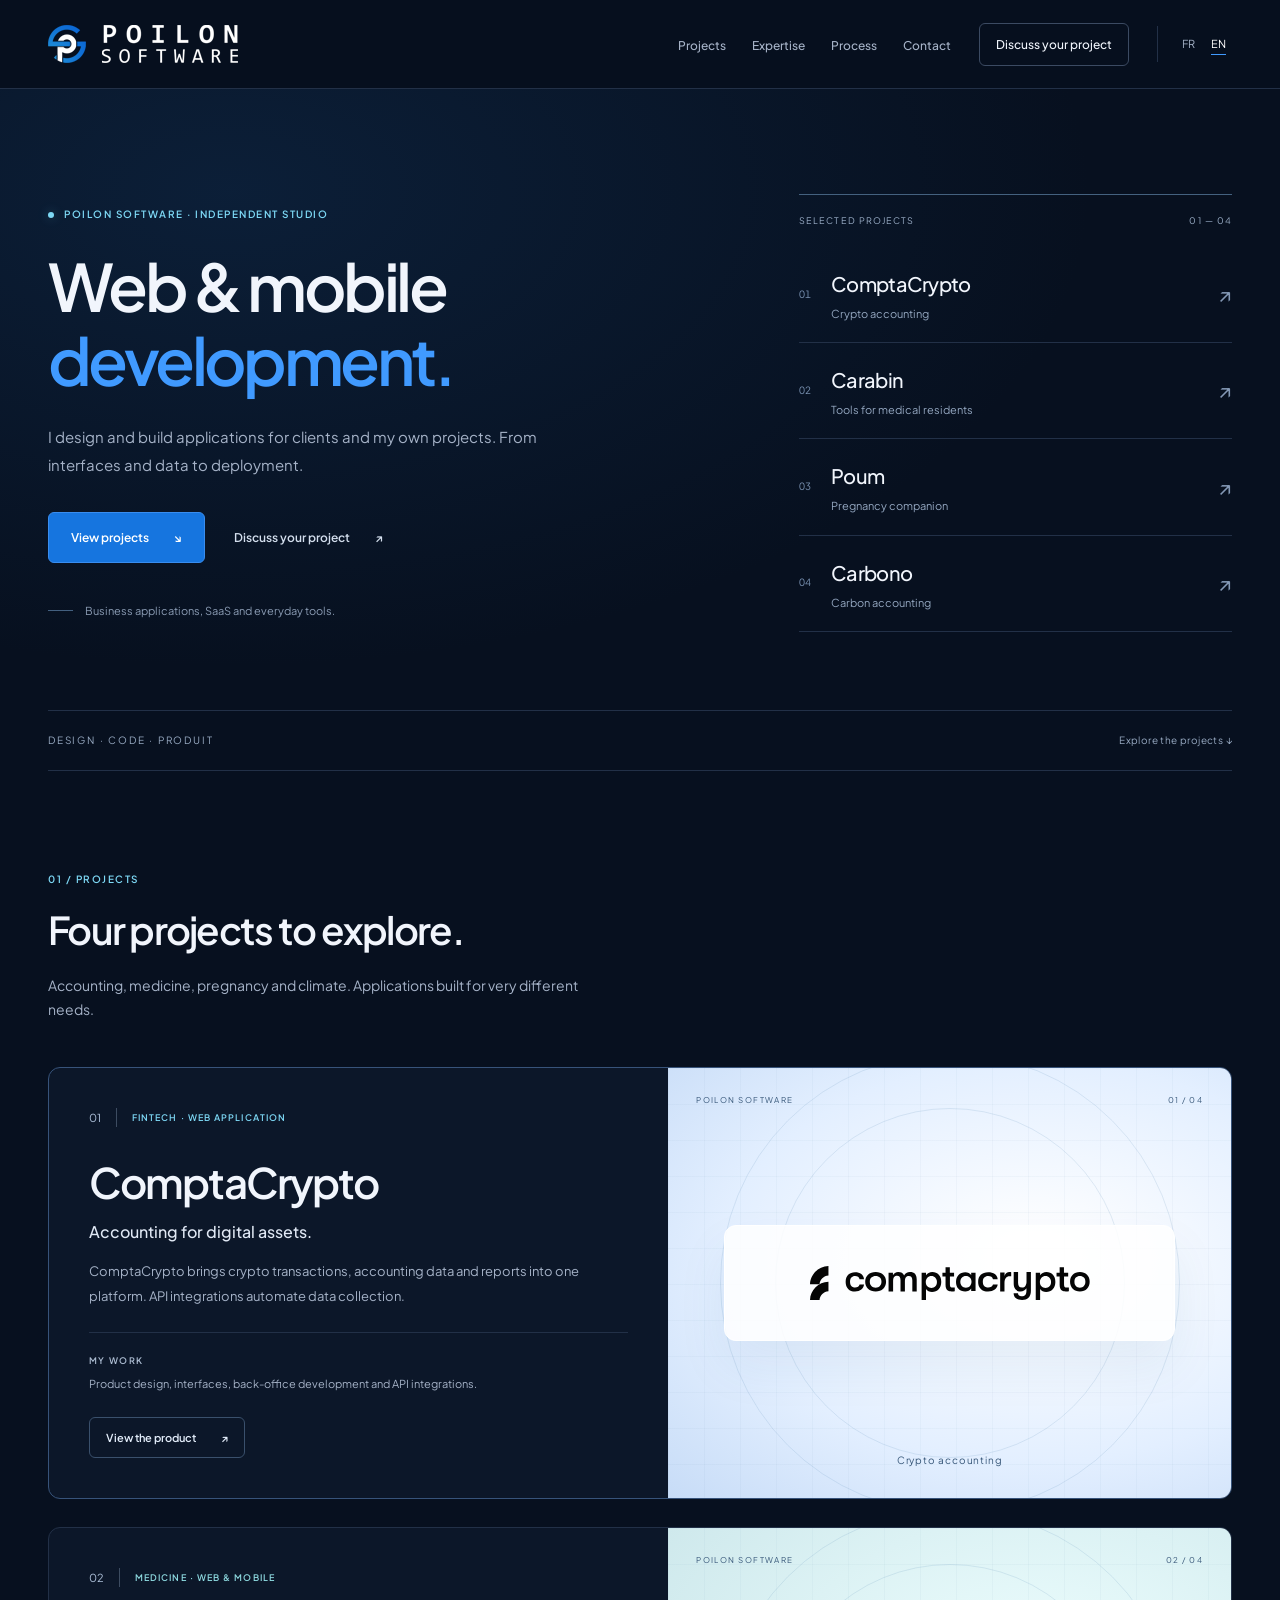
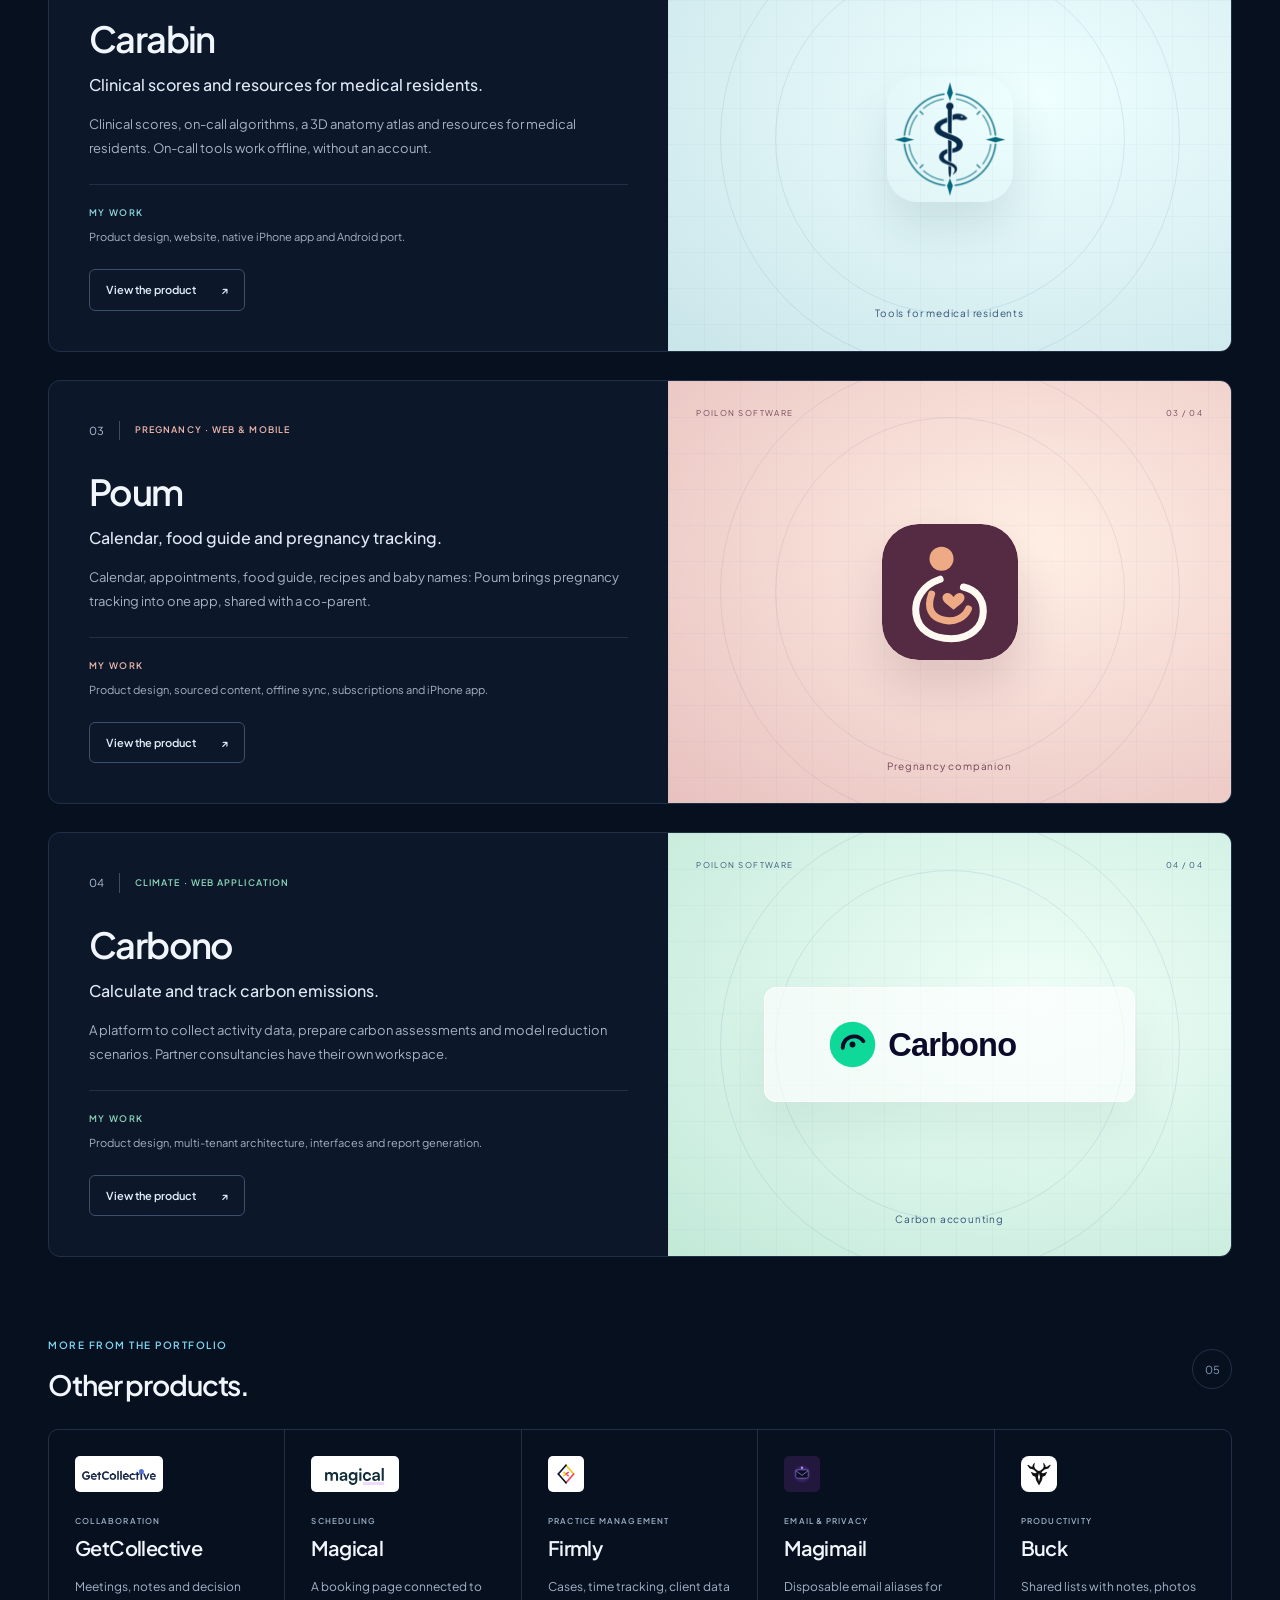
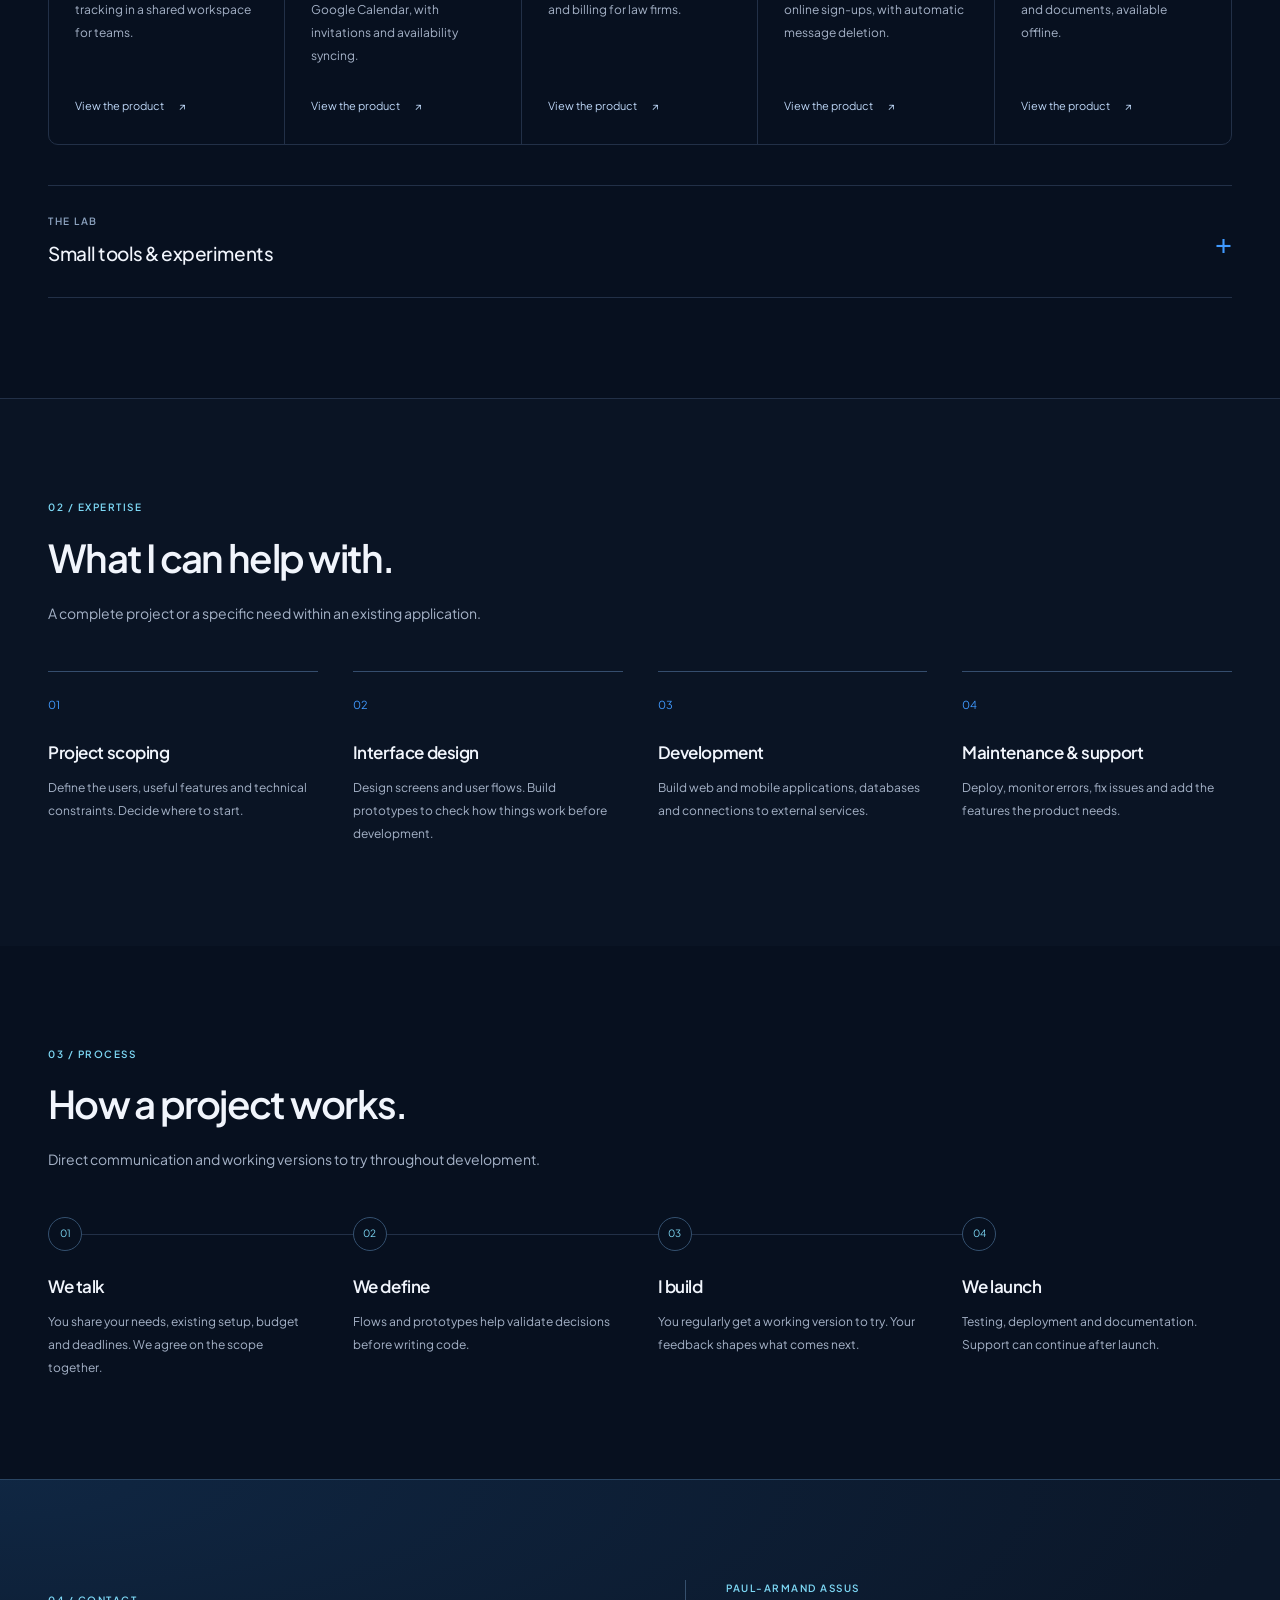
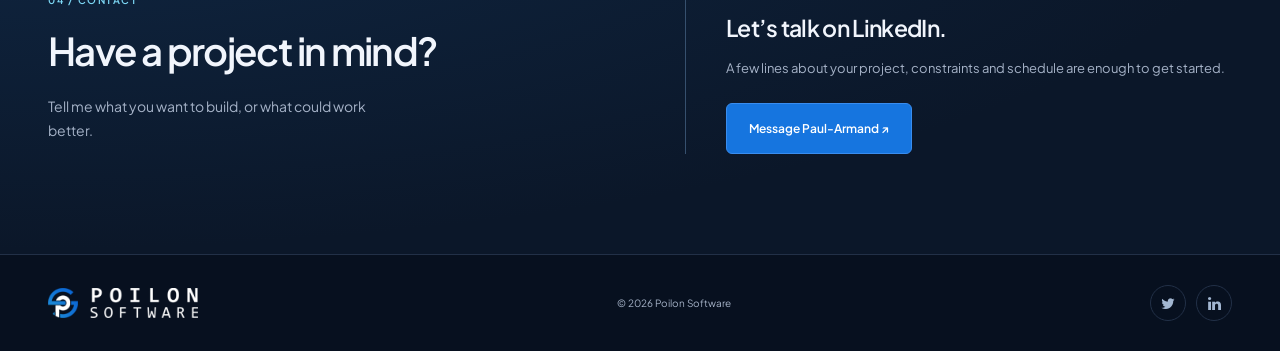
==== commit 2f53c5be: "Présente Buck parmi les autres produits avec son logo" ====
--- a/index.html
+++ b/index.html
@@ -18,7 +18,7 @@
     <link href="https://fonts.googleapis.com" rel="preconnect" />
     <link crossorigin="" href="https://fonts.gstatic.com" rel="preconnect" />
     <link href="assets/css/font-awesome.min.css" rel="stylesheet" />
-    <link href="assets/css/site.css?v=4" rel="stylesheet" />
+    <link href="assets/css/site.css?v=5" rel="stylesheet" />
     <meta content="#07101f" name="theme-color" />
     <meta
       content="Poilon Software · Développement web &amp; mobile"
@@ -420,7 +420,7 @@
                 </p>
                 <h3 data-i18n="other.heading">Autres produits.</h3>
               </div>
-              <span class="section-count">04</span>
+              <span class="section-count">05</span>
             </div>
             <div class="other-grid">
               <article class="other-card">
@@ -547,6 +547,39 @@
                   >
                 </div>
               </article>
+              <article class="other-card">
+                <div class="case-brand">
+                  <div>
+                    <span class="eyebrow" data-i18n="work.buck.tag"
+                      >Productivité</span
+                    >
+                    <h3>Buck</h3>
+                  </div>
+                  <div class="case-logo case-logo--buck">
+                    <img
+                      alt="Buck"
+                      height="36"
+                      loading="lazy"
+                      src="assets/images/cases/buck-logo.svg"
+                      width="36"
+                    />
+                  </div>
+                </div>
+                <p data-i18n="work.buck.copy">
+                  Des listes partagées avec notes, photos et documents,
+                  utilisables hors ligne.
+                </p>
+                <div class="case-actions">
+                  <a
+                    class="text-link"
+                    href="https://bucketlist-poilon.vercel.app"
+                    rel="noopener noreferrer"
+                    target="_blank"
+                    ><span data-i18n="case.cta">Voir le produit</span
+                    ><span aria-hidden="true">↗</span></a
+                  >
+                </div>
+              </article>
             </div>
           </div>
           <details class="lab">
@@ -567,20 +600,6 @@
                 <h4 data-i18n="lab.tools">Outils du quotidien</h4>
                 <div class="project-grid">
                   <a
-                    class="project-card"
-                    href="https://bucketlist-poilon.vercel.app"
-                    rel="noopener noreferrer"
-                    target="_blank"
-                  >
-                    <span class="project-tag" data-i18n="work.buck.tag"
-                      >Productivité</span
-                    >
-                    <h3>Buck</h3>
-                    <p data-i18n="work.buck.copy">
-                      Des listes partagées avec notes, photos et documents,
-                      utilisables hors ligne.
-                    </p> </a
-                  ><a
                     class="project-card"
                     href="https://poilon.com/timezone-calculator/"
                     rel="noopener noreferrer"
--- a/assets/css/site.css
+++ b/assets/css/site.css
@@ -588,7 +588,7 @@
 }
 .other-grid {
   display: grid;
-  grid-template-columns: repeat(4, 1fr);
+  grid-template-columns: repeat(5, minmax(0, 1fr));
   border: 1px solid var(--border);
   border-radius: 10px;
   overflow: hidden;
@@ -634,6 +634,11 @@
 .case-logo--firmly,
 .case-logo--magimail {
   width: 36px;
+}
+.case-logo--buck {
+  width: 36px;
+  padding: 0;
+  background: transparent;
 }
 .case-logo--magimail {
   background: #22173c;
@@ -922,6 +927,18 @@
   }
 }
 @media (max-width: 1100px) {
+  .other-grid {
+    grid-template-columns: repeat(2, minmax(0, 1fr));
+  }
+  .other-card:nth-child(even) {
+    border-right: 0;
+  }
+  .other-card:not(:last-child) {
+    border-bottom: 1px solid var(--border);
+  }
+  .other-card:last-child {
+    grid-column: 1 / -1;
+  }
   .container {
     width: calc(100% - 64px);
   }
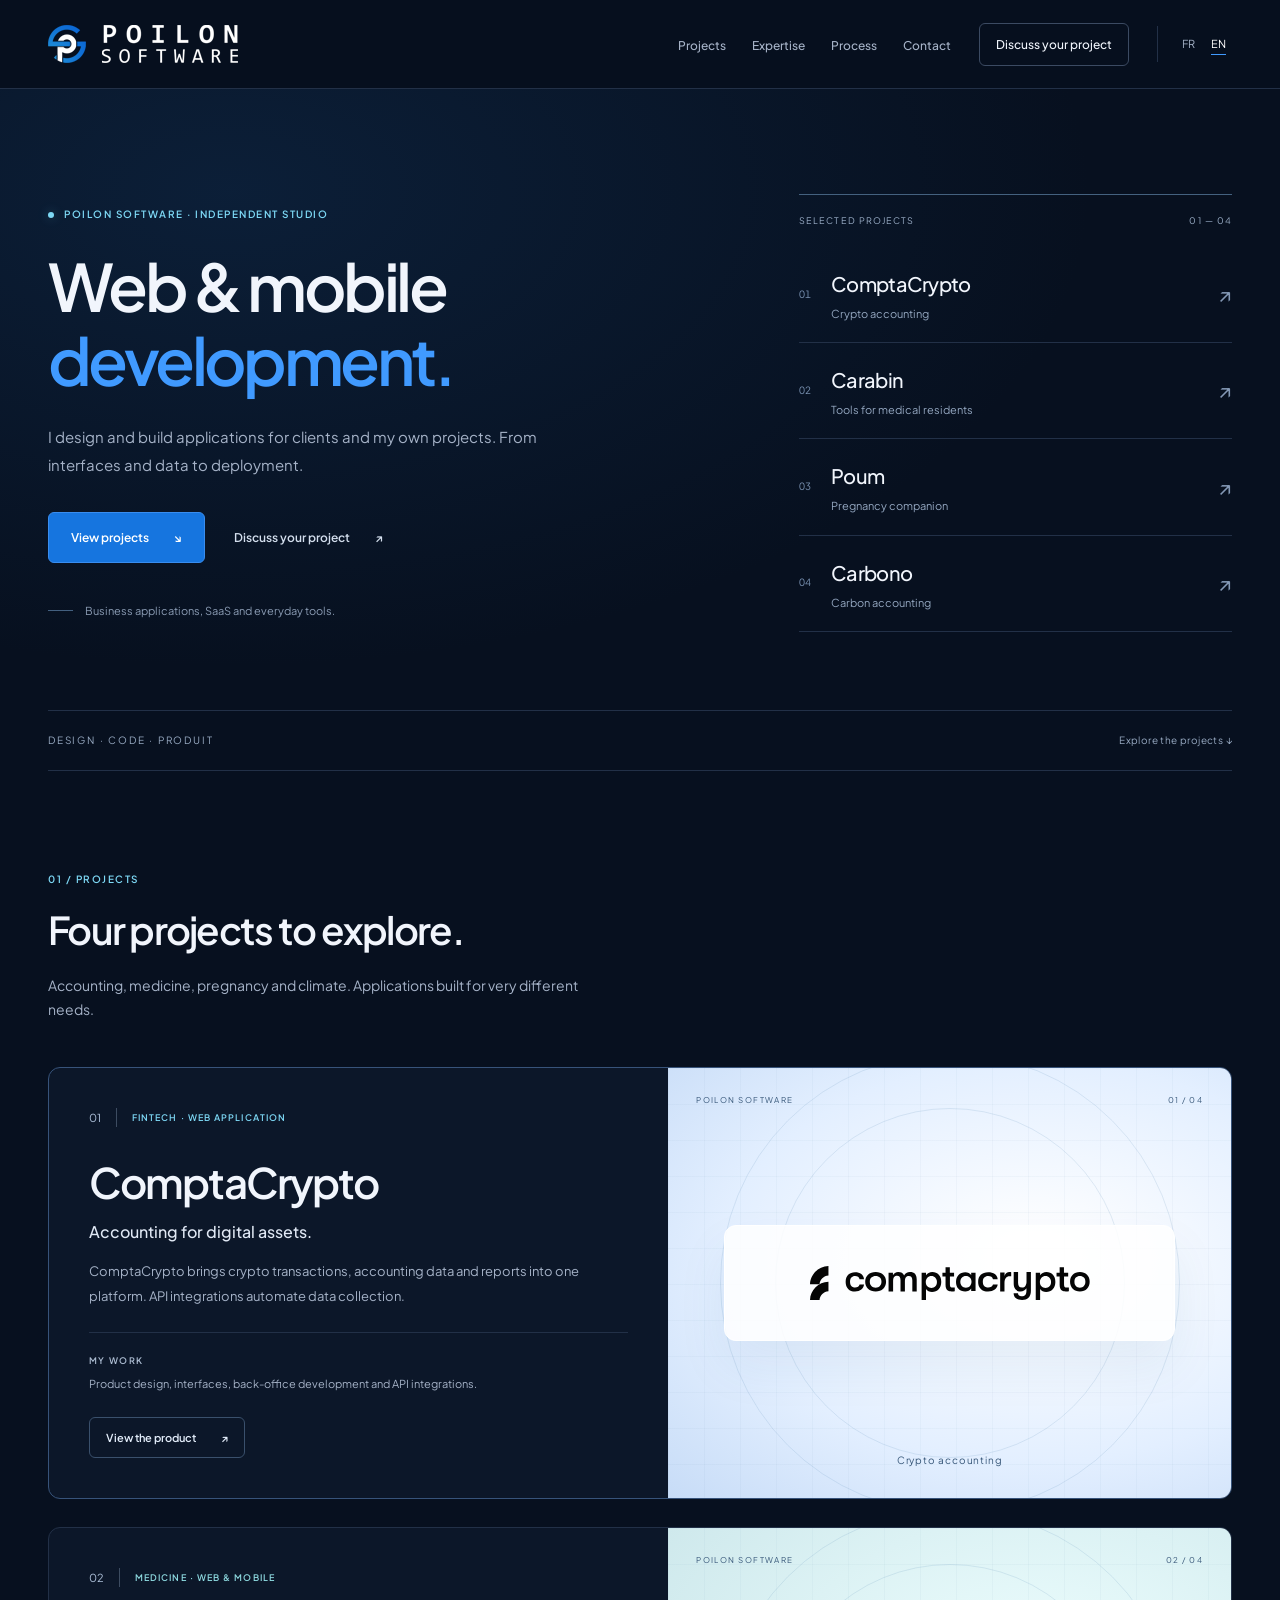
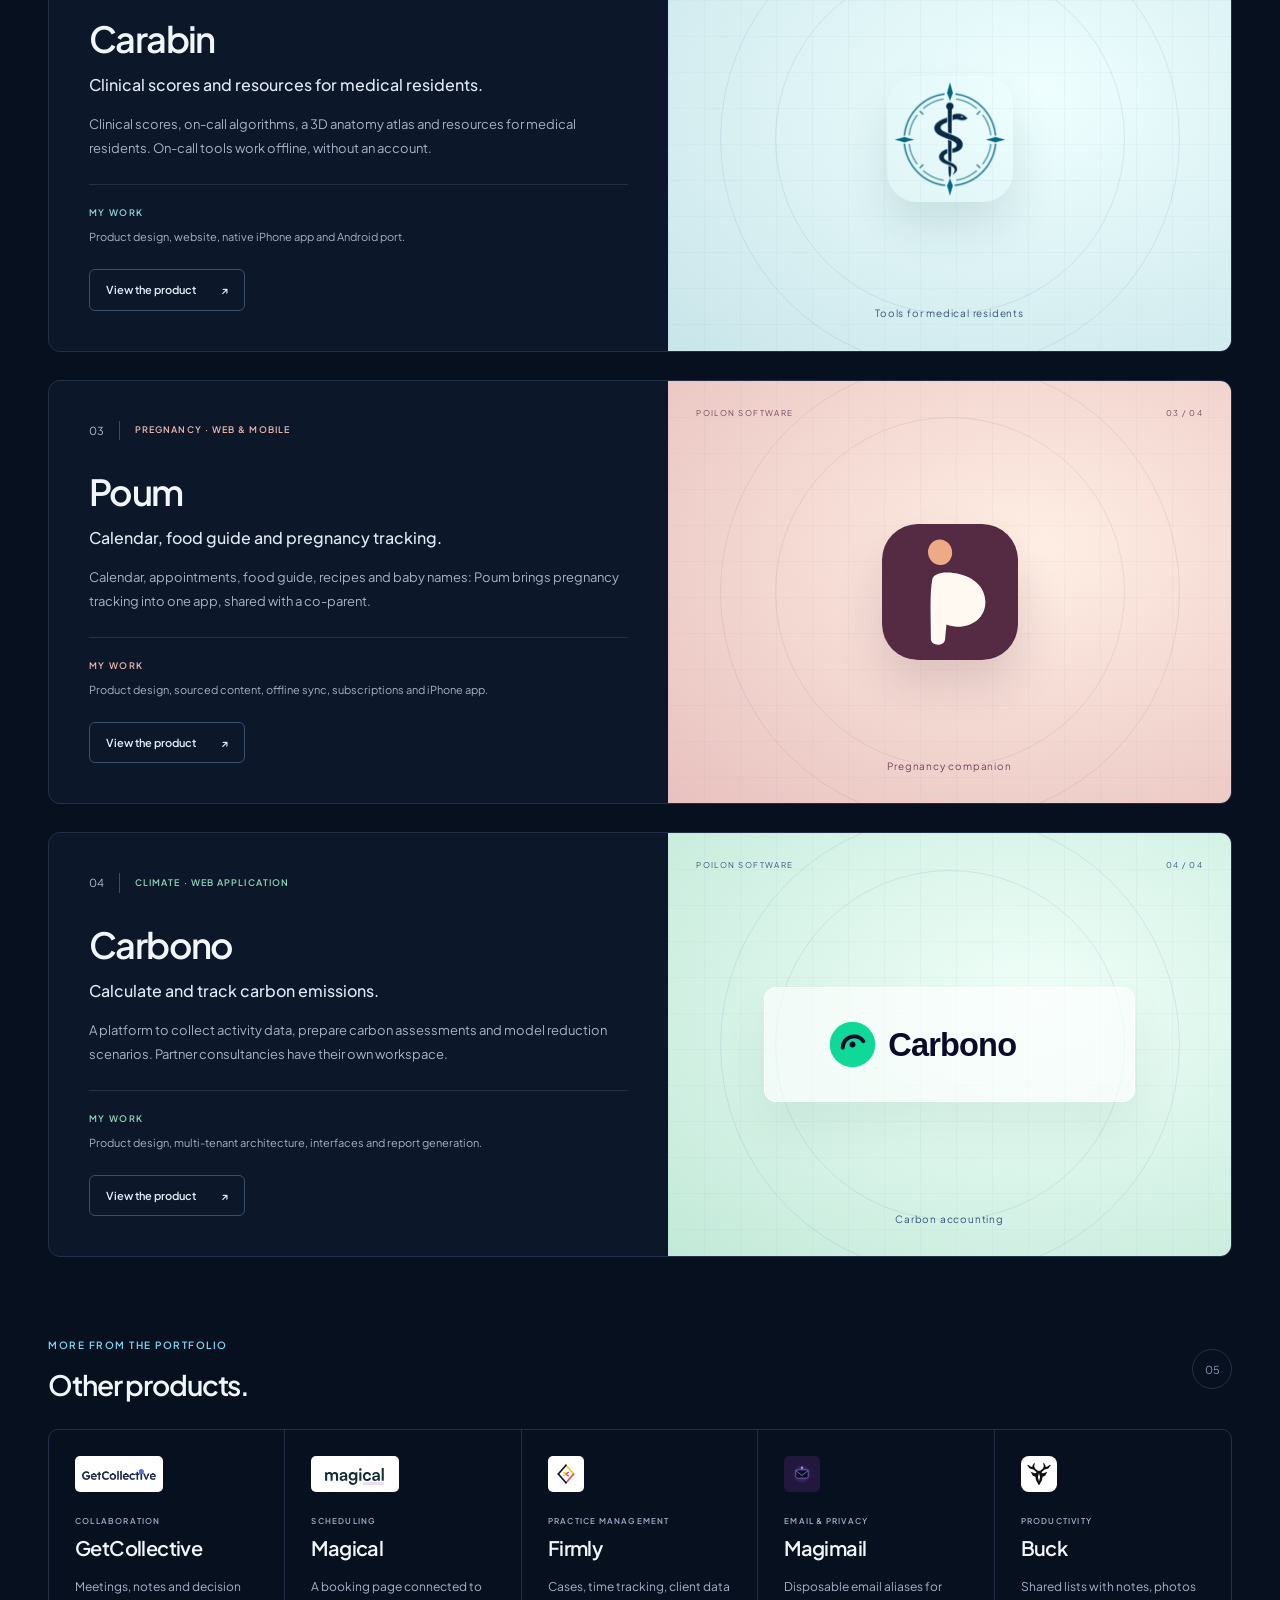
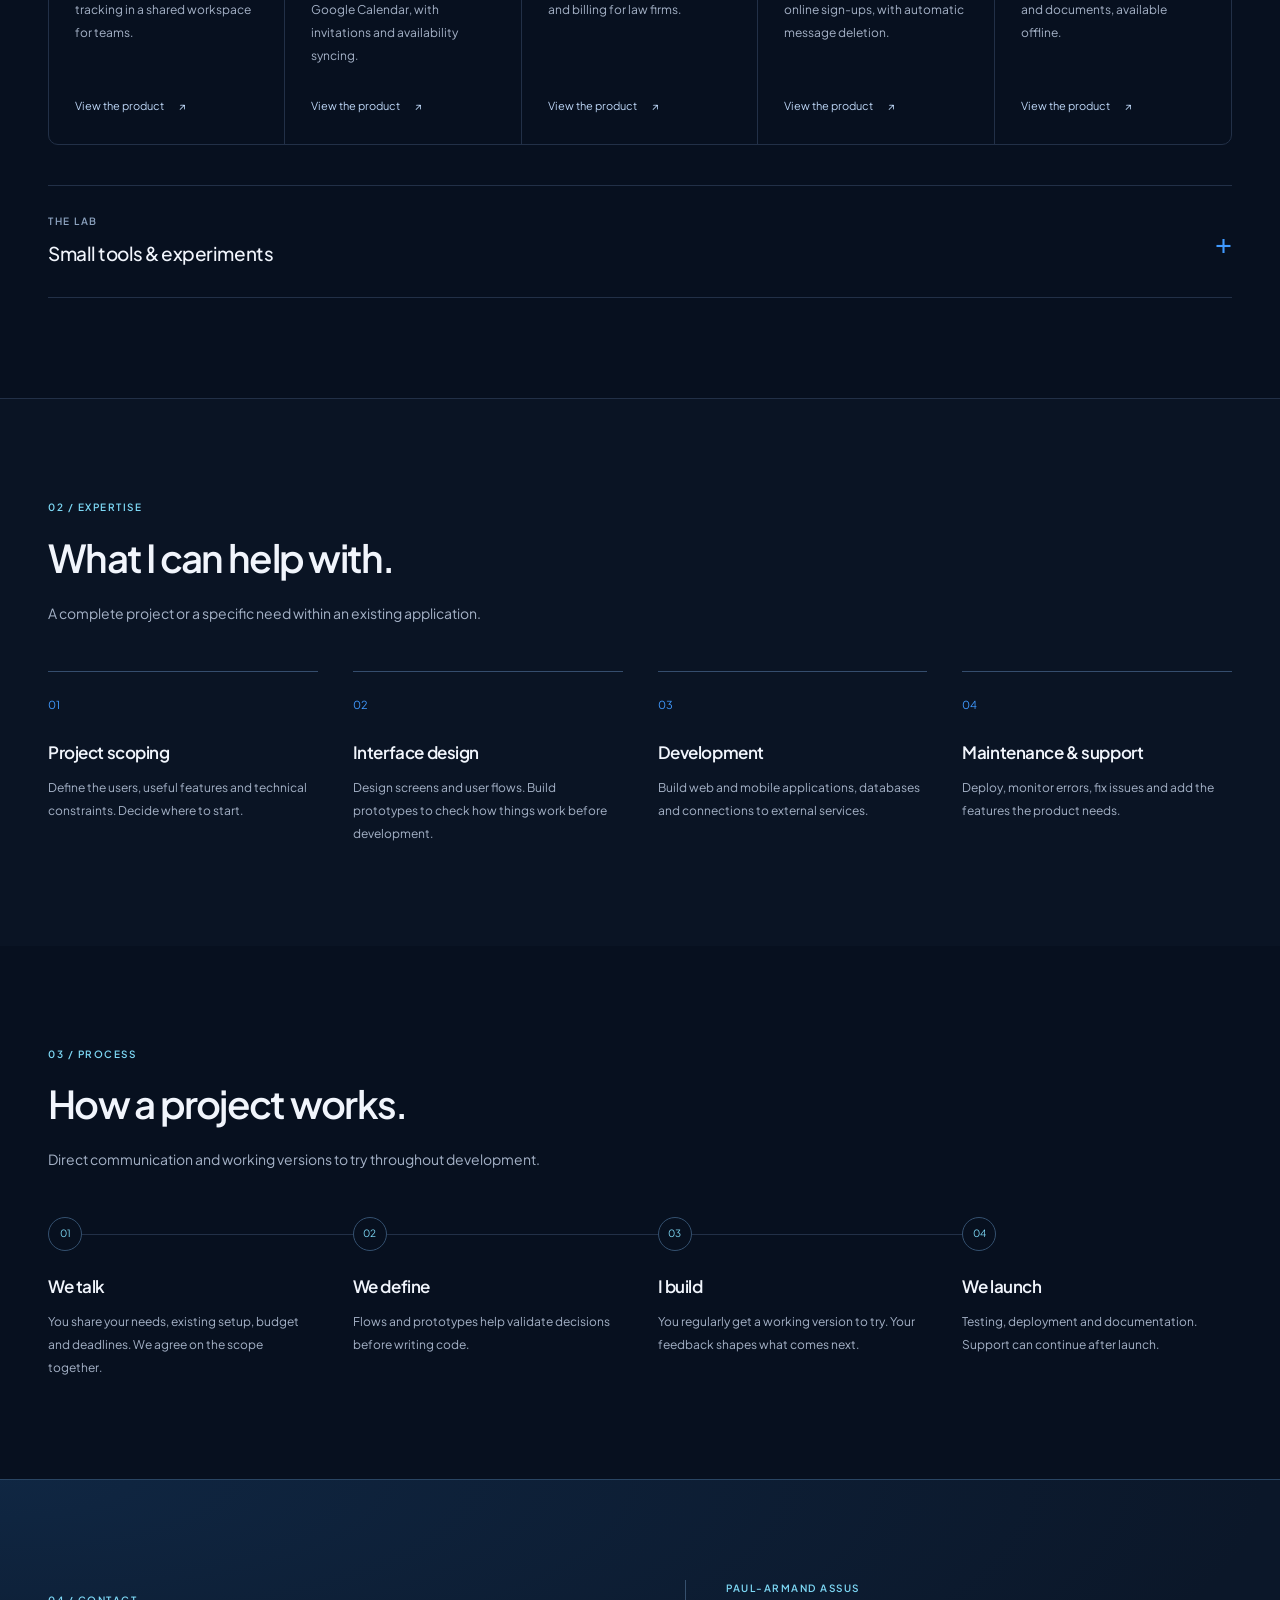
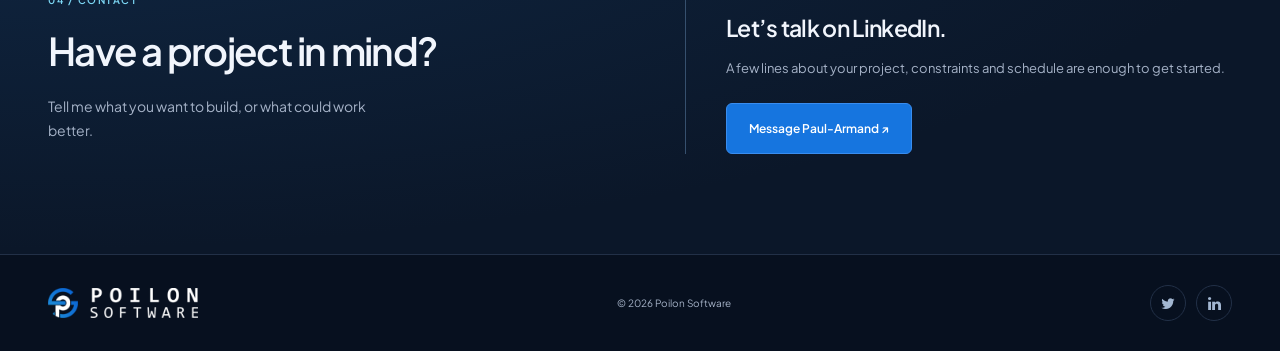
==== commit ea00dc53: "Actualise le logo Poum depuis la production" ====
--- a/index.html
+++ b/index.html
@@ -347,7 +347,7 @@
                   <img
                     alt=""
                     loading="lazy"
-                    src="assets/images/cases/poum-logo.svg"
+                    src="assets/images/cases/poum-logo.svg?v=2"
                   />
                 </div>
                 <span class="art-caption" data-i18n="index.poum"
